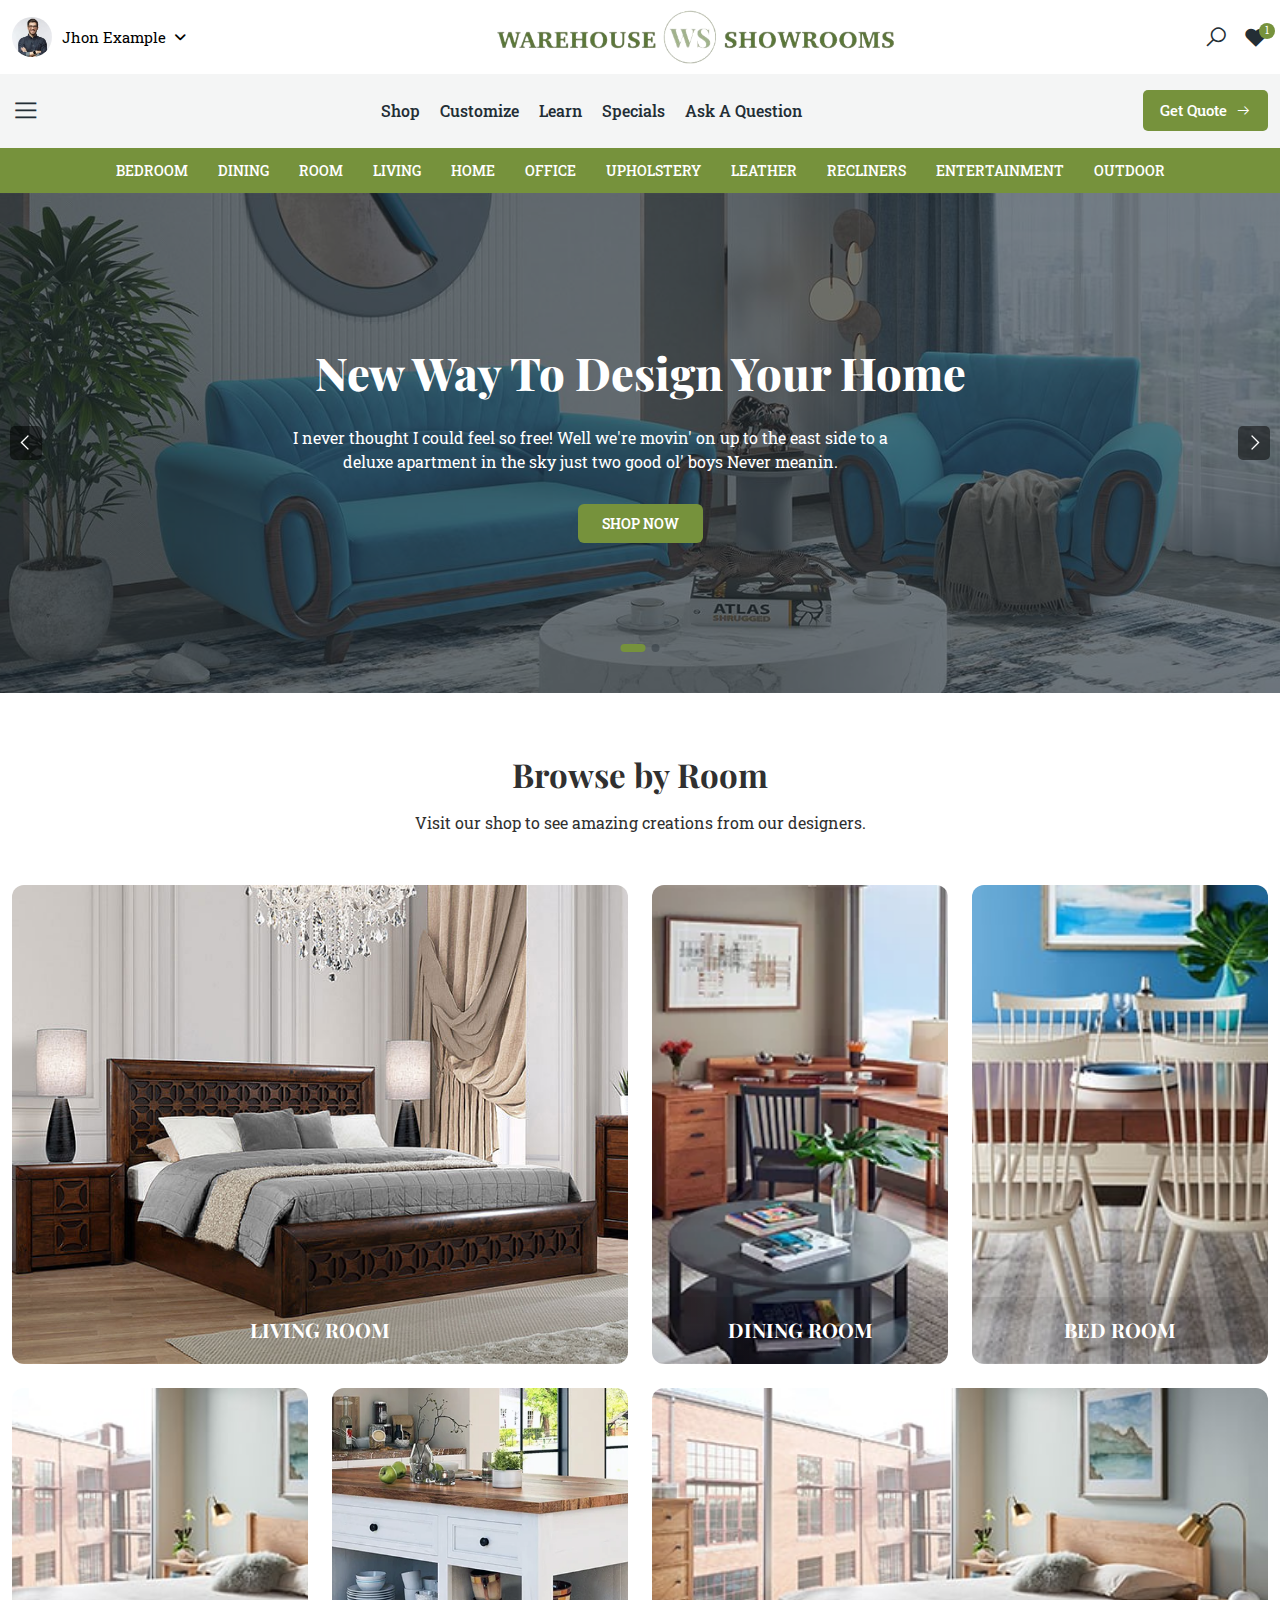
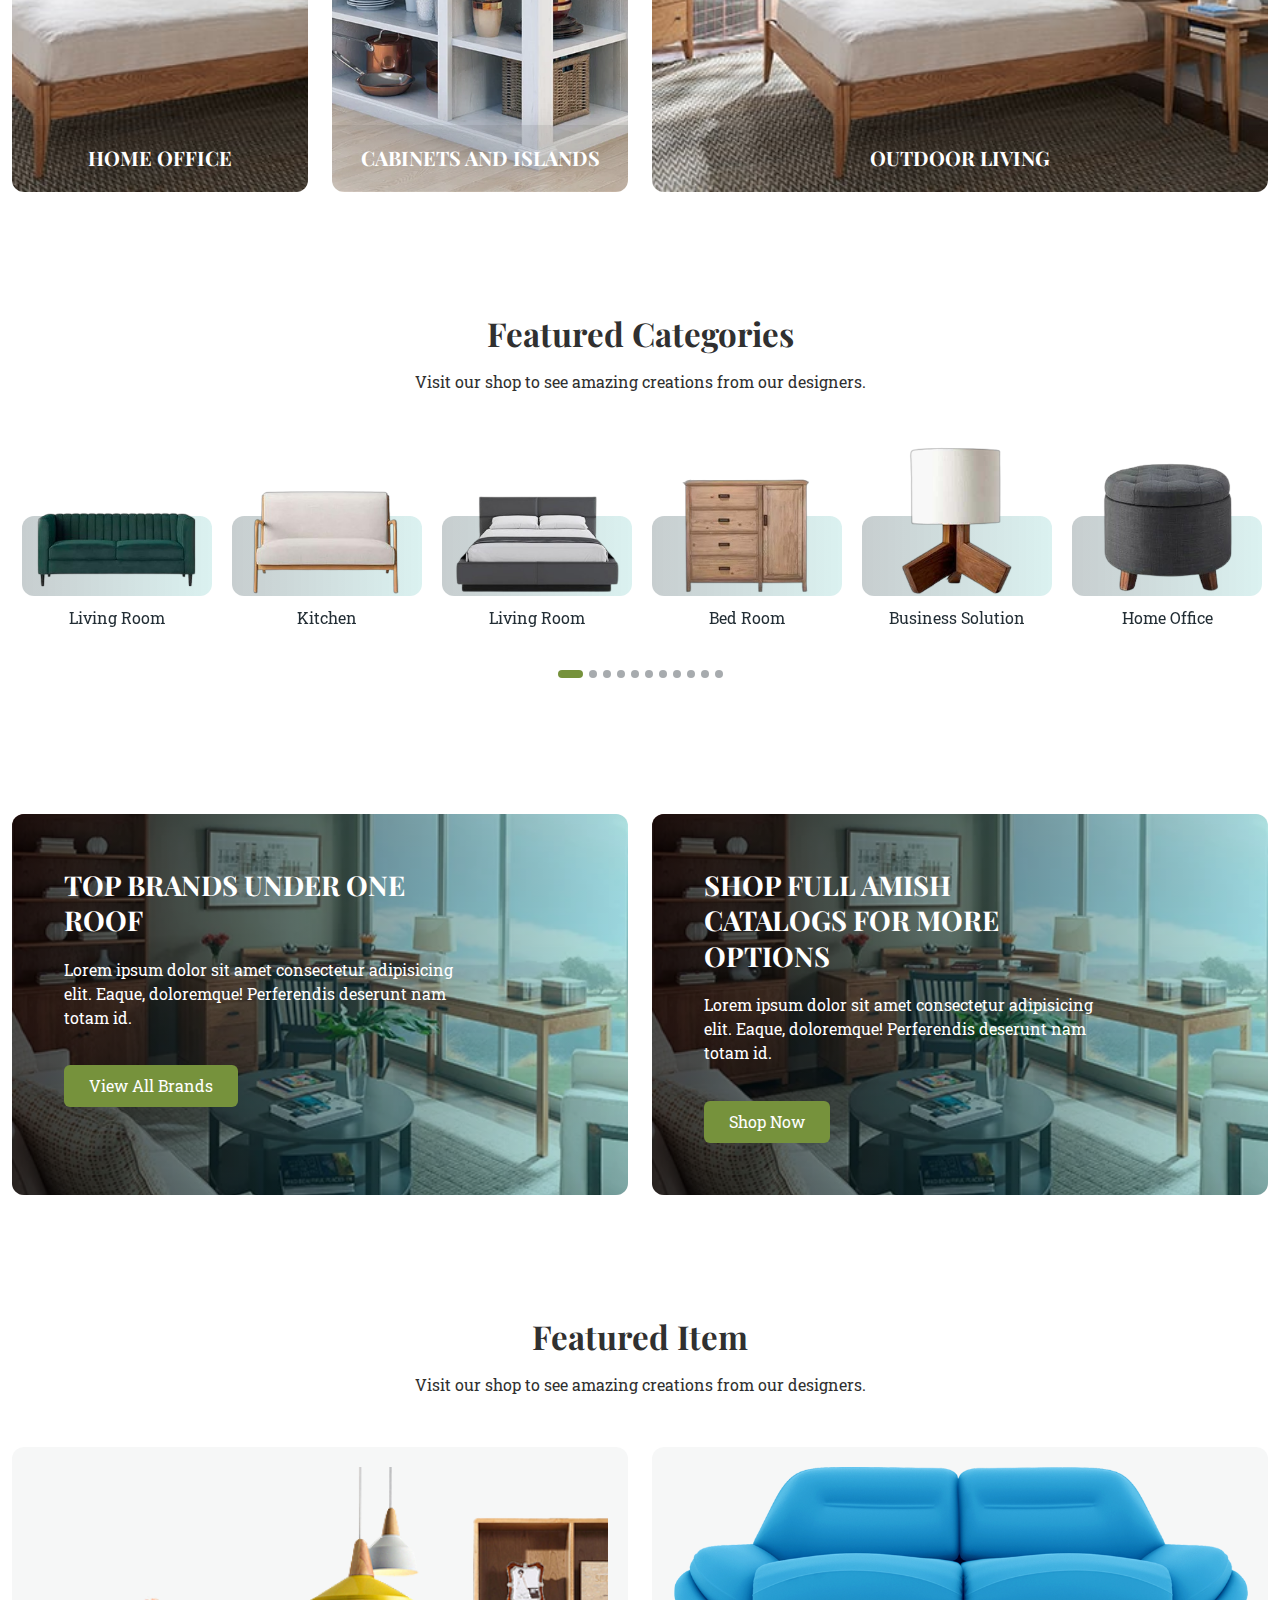
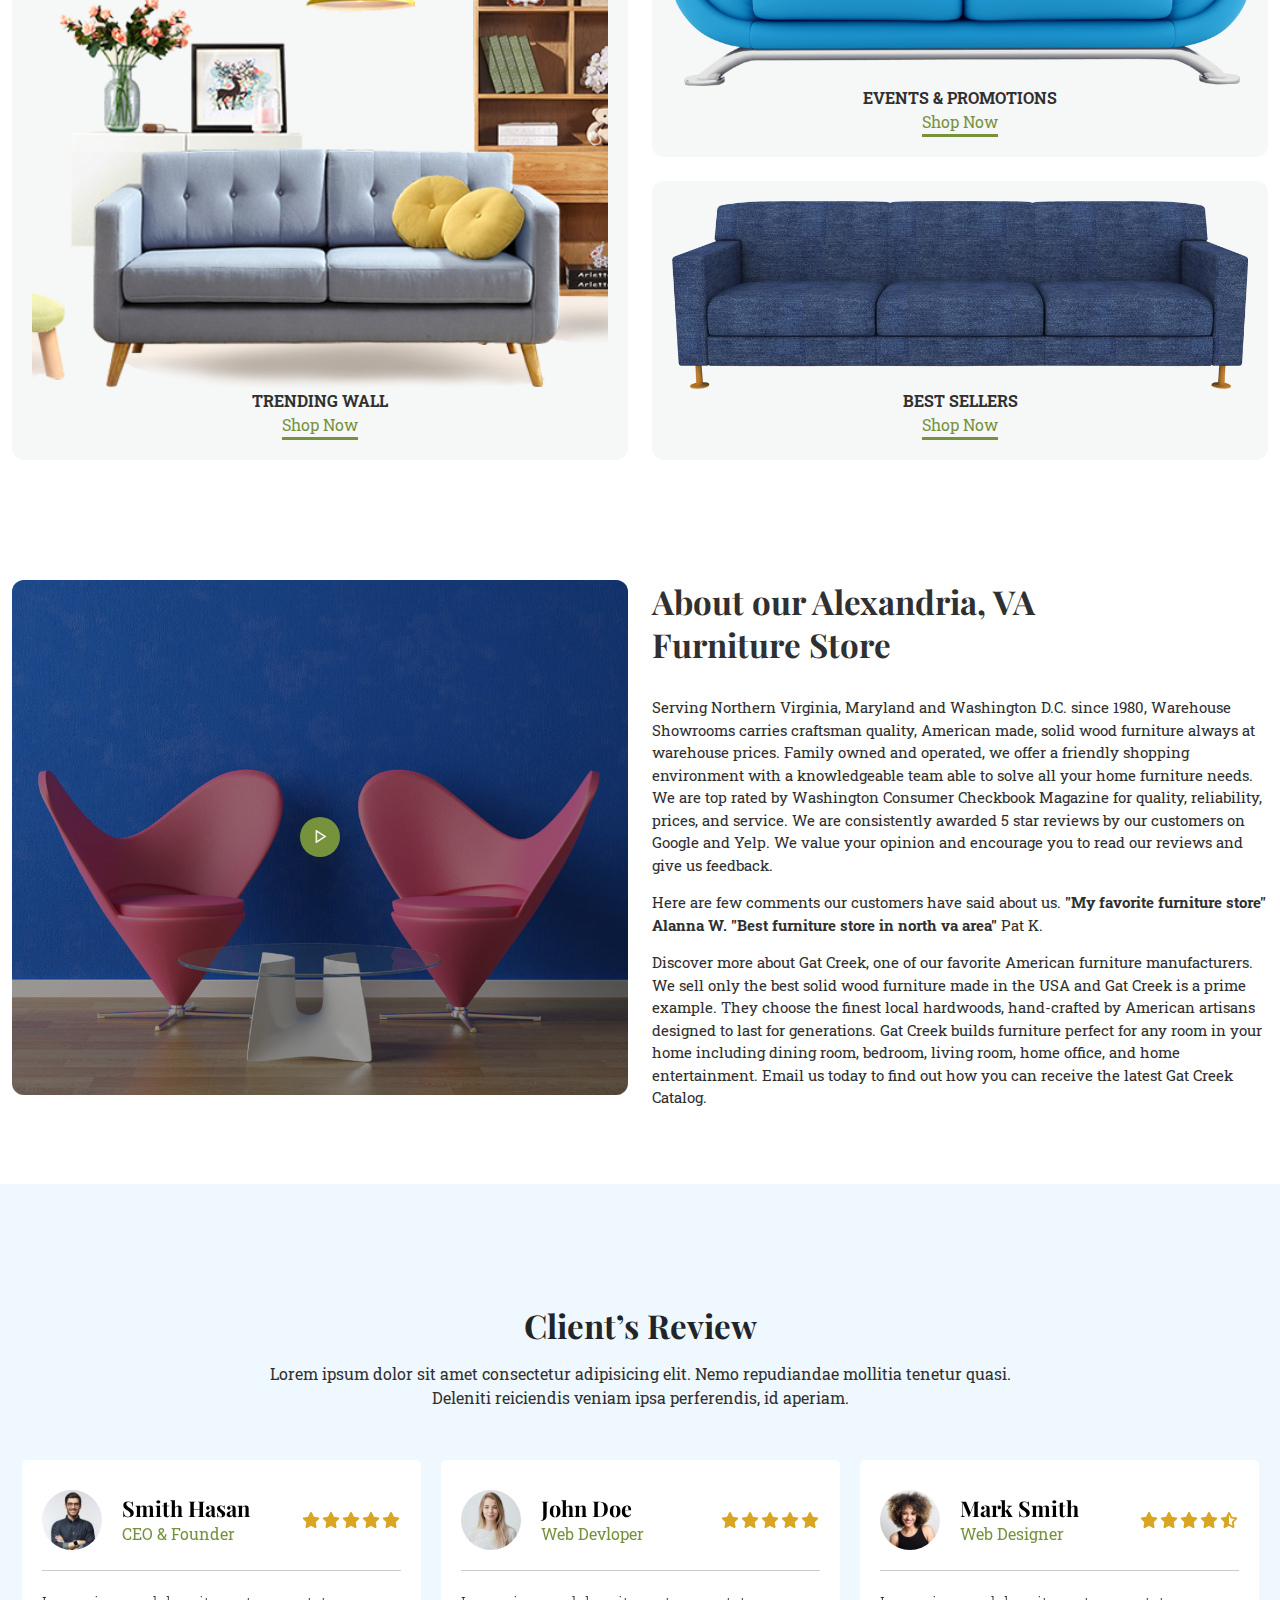
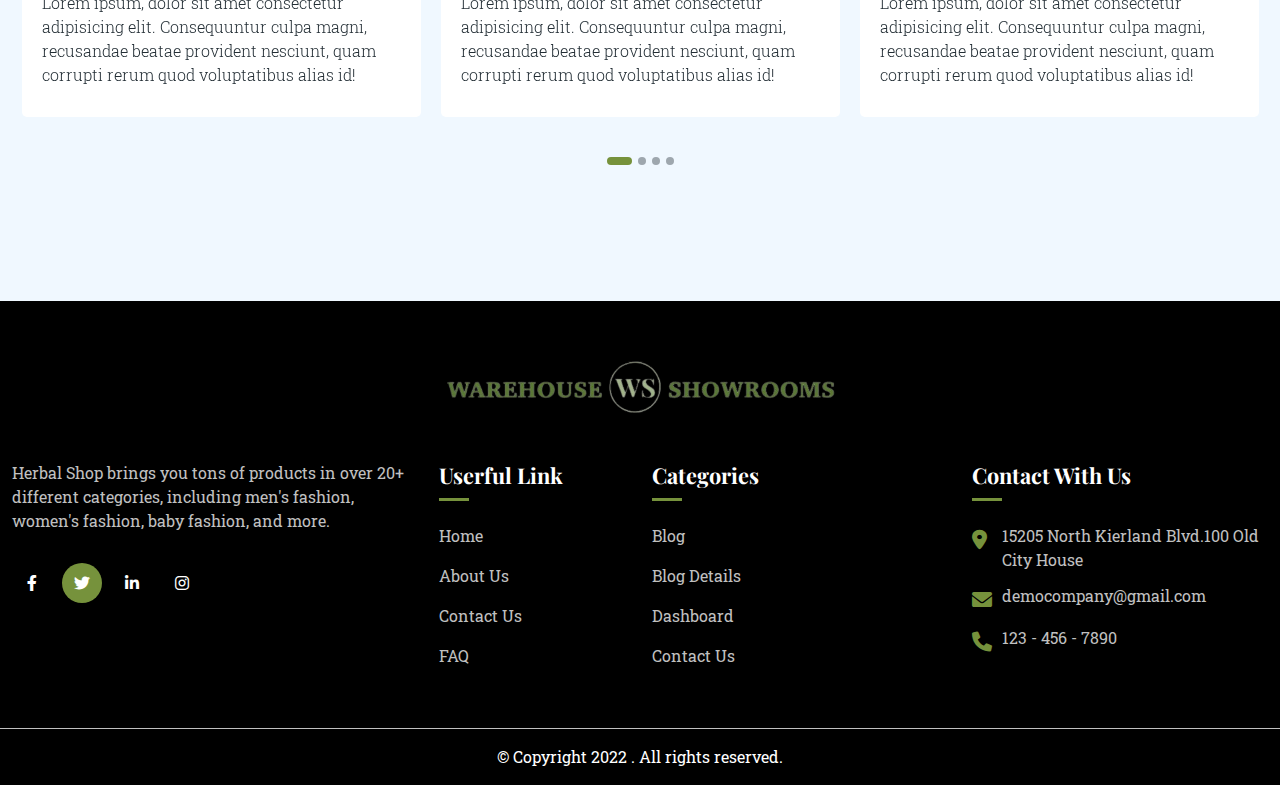
==== index.html @ 2e86b316 "first commit" ====
<!-- meta tags and other links -->
<!-- Header -->
<!DOCTYPE html>
<html lang="en">

<head>
    <meta charset="UTF-8">
    <meta http-equiv="X-UA-Compatible" content="IE=edge">
    <meta name="viewport" content="width=device-width, initial-scale=1.0">
    <!-- Title -->
    <title> Html Template</title>
    <!-- Favicon -->
    <link rel="shortcut icon" href="assets/images/logo/favicon.png">
    <!-- Bootstrap -->
    <link rel="stylesheet" href="assets/css/bootstrap.min.css">
    <!-- Font awesome -->
    <link rel="stylesheet" href="assets/css/fontawesome-all.min.css">
    <!-- Slick -->
    <link rel="stylesheet" href="assets/css/slick.css">
    <!-- line awesome -->
    <link rel="stylesheet" href="assets/css/line-awesome.min.css">
    <!-- Odometer -->
    <link rel="stylesheet" href="assets/css/magnificpopup.css">
    <!-- Main css -->
    <link rel="stylesheet" href="assets/css/main.css">
</head>

<body>
    <!-- Preloader -->
    <div class="preloader">
        <div class="loader-p"></div>
    </div>
    <!-- scroll top -->
    <a class="scroll-top"><i class="fas fa-angle-double-up"></i></a>

    <!-- header top -->
    <div class="header-top">
        <div class="container">
            <div class="top-header-wrapper d-flex flex-wrap justify-content-between align-items-center">
                <div class="user-info">
                    <button class="user-info__button flex-align">
                        <span class="user-info__thumb">
                            <img src="assets/images/testimonial/P01-150x150.jpg" class="fit-image" alt="">
                        </span>
                        <p class="user-info__name">Jhon Example</p>
                    </button>
                    <ul class="user-info-dropdown">
                        <li class="user-info-dropdown__item"><a class="user-info-dropdown__link" href="#">
                                <span class="icon"><i class="far fa-user-circle"></i></span>
                                <span class="text">My Profile</span>
                            </a></li>
                        <li class="user-info-dropdown__item"><a class="user-info-dropdown__link" href="#">
                                <span class="icon"><i class="fas fa-cog"></i></span>
                                <span class="text">Settings</span>
                            </a></li>
                        <li class="user-info-dropdown__item"><a class="user-info-dropdown__link" href="#">
                                <span class="icon"><i class="fas fa-sign-out-alt"></i></span>
                                <span class="text">Log Out</span>
                            </a></li>
                    </ul>
                </div>
                <a class="navbar-brand logo" href="index.html">
                    <img src="assets/images/logo/logo.png" alt="">
                </a>

                <div class="header-top__right">
                    <div class="header-search">
                        <span class="icon search-button"><i class="las la-search"></i></span>

                        <div class="header-search__wrapper">
                            <form action="" class="search_inner">
                                <input type="text" class="form--control" placeholder="Search here ...">
                                <button class="search_inner__button" type="submit"><i
                                        class="las la-search"></i></button>
                            </form>
                        </div>
                    </div>

                    <a href="" class="wishlist">
                        <span class="wishlist__count">1</span>
                        <span class="icon"><i class="las la-heart"></i></span>
                    </a>
                </div>
            </div>
        </div>
    </div>
    <!-- header nav -->
    <header class="header" id="header">
        <div class="container">
            <nav class="navbar navbar-expand-lg">
                <button class="navbar-toggler header-button" type="button" data-bs-toggle="collapse"
                    data-bs-target="#navbarSupportedContent">
                    <span id="hiddenNav"><i class="las la-bars"></i></span>
                </button>
                <div class="header-toggle">
                    <span class="icon"><i class="las la-bars"></i></span>
                </div>
                <div class="collapse navbar-collapse" id="navbarSupportedContent">
                    <ul class="navbar-nav nav-menu m-auto align-items-lg-center">
                        <li class="nav-item">
                            <a class="nav-link" aria-current="page" href="about.html">Shop</a>
                        </li>
                        <li class="nav-item">
                            <a class="nav-link" aria-current="page" href="index.html">Customize</a>
                        </li>
                        <li class="nav-item">
                            <a class="nav-link" href="#">Learn</a>
                        </li>
                        <li class="nav-item">
                            <a class="nav-link" href="#">
                                Specials</a>
                        </li>
                        <li class="nav-item">
                            <a class="nav-link" href="#">Ask A Question</a>
                        </li>
                    </ul>
                </div>

                <div class="header-contact-button">
                    <a href="#" class="btn btn--base btn--sm">Get Quote <span class="icon"><i
                                class="las la-arrow-right"></i></span></a>
                </div>
            </nav>
        </div>
    </header>

    <div class="header-category">
        <div class="container">
            <ul class="header-category__list">
                <li>
                    <a href="">BEDROOM</a>
                </li>
                <li>
                    <a href="">DINING</a>
                </li>
                <li>
                    <a href="">ROOM</a>
                </li>
                <li>
                    <a href="">LIVING</a>
                </li>
                <li>
                    <a href="">HOME</a>
                </li>
                <li>
                    <a href="">OFFICE</a>
                </li>
                <li>
                    <a href="">UPHOLSTERY</a>
                </li>
                <li>
                    <a href="">LEATHER</a>
                </li>
                <li>
                    <a href="">RECLINERS</a>
                </li>
                <li>
                    <a href="">ENTERTAINMENT</a>
                </li>
                <li>
                    <a href="">OUTDOOR</a>
                </li>
            </ul>
        </div>
    </div>

    <!-- banner section -->
    <div class="banner-section">
        <div class="banner-slider">
            <!-- slider item -->
            <div class="slider-item">
                <div class="container">
                    <div class="slider-content">
                        <h1 class="slider-item__title">New Way To Design Your Home</h1>
                        <p class="slider-item__desc">I never thought I could feel so free! Well we're movin' on up
                            to
                            the east side to a
                            deluxe apartment in the sky just two good ol' boys Never meanin.</p>

                        <a href="" class="slider-item__button">SHOP NOW</a>
                    </div>
                </div>
            </div>
            <!-- slider item -->
            <div class="slider-item slider-item-two">
                <div class="container">
                    <div class="slider-content">
                        <h1 class="slider-item__title">New Way To Design Your Home</h1>
                        <p class="slider-item__desc">I never thought I could feel so free! Well we're movin' on up
                            to
                            the east side to a
                            deluxe apartment in the sky just two good ol' boys Never meanin.</p>

                        <a href="" class="slider-item__button">SHOP NOW</a>
                    </div>
                </div>
            </div>
        </div>
    </div>

    <!-- browse home -->
    <div class="browse-room py-60">
        <div class="container">
            <div class="section-heading">
                <h3 class="section-heading__title">Browse by Room</h3>
                <p class="section-heading__desc">Visit our shop to see amazing creations from our designers.
                </p>
            </div>
            <div class="browse-home-wrapper">
                <div class="browse-home-item">
                    <div class="browse-home-item__thumbs">
                        <img src="assets/images/room/Casablanca-Bed_1.jpg" alt="">
                    </div>
                    <h4 class="browse-home-item__title">
                        <a href="">LIVING ROOM</a>
                    </h4>
                </div>
                <div class="browse-home-item">
                    <div class="browse-home-item__thumbs">
                        <img src="assets/images/room/homeban-office.webp" alt="">
                    </div>
                    <h4 class="browse-home-item__title">
                        <a href="">DINING ROOM</a>
                    </h4>
                </div>
                <div class="browse-home-item">
                    <div class="browse-home-item__thumbs">
                        <img src="assets/images/room/homeban-dining.jpg" alt="">
                    </div>
                    <h4 class="browse-home-item__title">
                        <a href="">BED ROOM</a>
                    </h4>
                </div>
                <div class="browse-home-item">
                    <div class="browse-home-item__thumbs">
                        <img src="assets/images/room/homeban-bed.jpg" alt="">
                    </div>
                    <h4 class="browse-home-item__title">
                        <a href="">HOME OFFICE</a>
                    </h4>
                </div>
                <div class="browse-home-item">
                    <div class="browse-home-item__thumbs">
                        <img src="assets/images/room/hp-tile-kitchen-islands.webp" alt="">
                    </div>
                    <h4 class="browse-home-item__title">
                        <a href="">CABINETS AND ISLANDS</a>
                    </h4>
                </div>
                <div class="browse-home-item">
                    <div class="browse-home-item__thumbs">
                        <img src="assets/images/room/homeban-bed.jpg" alt="">
                    </div>
                    <h4 class="browse-home-item__title">
                        <a href="">OUTDOOR LIVING</a>
                    </h4>
                </div>
            </div>
        </div>
    </div>

    <!-- feature category -->
    <div class="feature-category py-60">
        <div class="container">
            <div class="section-heading">
                <h3 class="section-heading__title">Featured Categories</h3>
                <p class="section-heading__desc">Visit our shop to see amazing creations from our designers.</p>
            </div>

            <div class="feature-category-wrapper">
                <a href="" class="feature-category-item">
                    <div class="feature-category-item__image">
                        <img src="assets/images/category/category1.png" alt="living room">
                    </div>
                    <h6 class="feature-category-item__title">Living Room</h6>
                </a>
                <a href="" class="feature-category-item">
                    <div class="feature-category-item__image">
                        <img src="assets/images/category/category2.png" alt="living room">
                    </div>
                    <h6 class="feature-category-item__title">Kitchen</h6>
                </a>
                <a href="" class="feature-category-item">
                    <div class="feature-category-item__image">
                        <img src="assets/images/category/category3.png" alt="living room">
                    </div>
                    <h6 class="feature-category-item__title">Living Room</h6>
                </a>
                <a href="" class="feature-category-item">
                    <div class="feature-category-item__image">
                        <img src="assets/images/category/category4.png" alt="living room">
                    </div>
                    <h6 class="feature-category-item__title">Bed Room</h6>
                </a>
                <a href="" class="feature-category-item">
                    <div class="feature-category-item__image">
                        <img src="assets/images/category/category9.png" alt="living room">
                    </div>
                    <h6 class="feature-category-item__title">Business Solution</h6>
                </a>
                <a href="" class="feature-category-item">
                    <div class="feature-category-item__image">
                        <img src="assets/images/category/category5.png" alt="living room">
                    </div>
                    <h6 class="feature-category-item__title">Home Office</h6>
                </a>
                <a href="" class="feature-category-item">
                    <div class="feature-category-item__image">
                        <img src="assets/images/category/category6.png" alt="living room">
                    </div>
                    <h6 class="feature-category-item__title">Lighting</h6>
                </a>
                <a href="" class="feature-category-item">
                    <div class="feature-category-item__image">
                        <img src="assets/images/category/category7.png" alt="living room">
                    </div>
                    <h6 class="feature-category-item__title">Home Decoration</h6>
                </a>
                <a href="" class="feature-category-item">
                    <div class="feature-category-item__image">
                        <img src="assets/images/category/category8.png" alt="living room">
                    </div>
                    <h6 class="feature-category-item__title">Dining Room</h6>
                </a>
                <a href="" class="feature-category-item">
                    <div class="feature-category-item__image">
                        <img src="assets/images/category/category9.png" alt="living room">
                    </div>
                    <h6 class="feature-category-item__title">Nursery And Kids</h6>
                </a>
                <a href="" class="feature-category-item">
                    <div class="feature-category-item__image">
                        <img src="assets/images/category/category10.png" alt="living room">
                    </div>
                    <h6 class="feature-category-item__title">Bathroom</h6>
                </a>
            </div>
        </div>
    </div>

    <!-- promotion section -->
    <div class="promotion py-60">
        <div class="container">
            <div class="row gy-4">
                <div class="col-lg-6">
                    <div class="promotion-item h-100">
                        <div class="promotion-item__content">
                            <h4 class="promotion-item__title">TOP BRANDS UNDER ONE ROOF</h4>
                            <p class="promotion-item__desc">Lorem ipsum dolor sit amet consectetur adipisicing elit.
                                Eaque, doloremque! Perferendis deserunt nam totam id.</p>
                            <a href="" class="promotion-item__link">View All Brands</a>
                        </div>
                    </div>
                </div>
                <div class="col-lg-6">
                    <div class="promotion-item h-100">
                        <div class="promotion-item__content">
                            <h4 class="promotion-item__title">SHOP FULL AMISH CATALOGS FOR MORE OPTIONS</h4>
                            <p class="promotion-item__desc">Lorem ipsum dolor sit amet consectetur adipisicing elit.
                                Eaque, doloremque! Perferendis deserunt nam totam id.</p>
                            <a href="" class="promotion-item__link">Shop Now</a>
                        </div>
                    </div>
                </div>
            </div>
        </div>
    </div>

    <!-- feature -->
    <div class="feature py-60">
        <div class="container">
            <div class="section-heading">
                <h3 class="section-heading__title">Featured Item</h3>
                <p class="section-heading__desc">Visit our shop to see amazing creations from our designers.</p>
            </div>

            <div class="feature-wrapper">
                <div class="feature-item">
                    <div class="feature-item__wrapper">
                        <div class="feature-item__thumb">
                            <img src="assets/images/banner/image-07.png" alt="">
                        </div>

                        <div class="feature-item__content">
                            <div class="feature-item__title">TRENDING WALL</div>
                            <a href="" class="feature-item__link">Shop Now</a>
                        </div>
                    </div>
                </div>

                <div class="feature-item">
                    <div class="feature-item__wrapper">
                        <div class="feature-item__thumb">
                            <img src="assets/images/banner/slider-1.png" alt="">
                        </div>

                        <div class="feature-item__content">
                            <div class="feature-item__title">EVENTS & PROMOTIONS</div>
                            <a href="" class="feature-item__link">Shop Now</a>
                        </div>
                    </div>
                </div>

                <div class="feature-item">
                    <div class="feature-item__wrapper">
                        <div class="feature-item__thumb">
                            <img src="assets/images/banner/slider-3.png" alt="">
                        </div>

                        <div class="feature-item__content">
                            <div class="feature-item__title">BEST SELLERS</div>
                            <a href="" class="feature-item__link">Shop Now</a>
                        </div>
                    </div>
                </div>
            </div>
        </div>
    </div>

    <!-- about section -->
    <div class="about py-60">
        <div class="container">
            <div class="row">
                <div class="col-lg-6">
                    <div class="about-thumb">
                        <div class="about-thumb__image">
                            <img src="assets/images/banner/saleup-bg.jpg" alt="">
                        </div>
                        <div class="about-thumb__play">
                            <a class="video_popup" href="https://www.youtube.com/watch?v=urSUb06HENo"><i
                                    class="las la-play"></i></a>
                        </div>
                    </div>
                </div>
                <div class="col-lg-6">
                    <div class="section-heading style-left">
                        <h3 class="section-heading__title">About our Alexandria, VA Furniture Store</h3>
                    </div>

                    <div class="about-content">
                        <p>Serving Northern Virginia, Maryland and Washington D.C. since 1980, Warehouse Showrooms
                            carries craftsman quality, American made, solid wood furniture always at warehouse prices.
                            Family owned and operated, we offer a friendly shopping environment with a knowledgeable
                            team able to solve all your home furniture needs. We are top rated by Washington Consumer
                            Checkbook Magazine for quality, reliability, prices, and service. We are consistently
                            awarded 5 star reviews by our customers on Google and Yelp. We value your opinion and
                            encourage you to read our reviews and give us feedback.</p>

                        <p>Here are few comments our customers have said about us.

                            <strong>"My favorite furniture store" Alanna W.</strong>

                            <strong>"Best furniture store in north va area"</strong> Pat K.</p>

                        <p>Discover more about Gat Creek, one of our favorite American furniture manufacturers. We
                            sell only the best solid wood furniture made in the USA and Gat Creek is a prime
                            example. They choose the finest local hardwoods, hand-crafted by American artisans
                            designed to last for generations. Gat Creek builds furniture perfect for any room in
                            your home including dining room, bedroom, living room, home office, and home
                            entertainment.


                            Email us today to find out how you can receive the latest Gat Creek Catalog.</p>
                    </div>
                </div>
            </div>
        </div>
    </div>

    <!--========================== Testimonials Section Start ==========================-->
    <section class="testimonials py-120 section-bg">
        <div class="container">
            <div class="section-heading">
                <h3 class="section-heading__title text-dark"> Client’s Review </h3>
                <p class="section-heading__desc">Lorem ipsum dolor sit amet consectetur adipisicing elit. Nemo
                    repudiandae mollitia tenetur quasi. Deleniti reiciendis veniam ipsa perferendis, id aperiam.</p>
            </div>
            <div class="testimonial-slider">
                <div class="testimonails-card">
                    <div class="testimonial-item">
                        <div class="testimonial-item__content">
                            <div class="testimonial-item__info">
                                <div class="testimonial-item__thumb">
                                    <img src="assets/images/testimonial/P01-150x150.jpg" class="fit-image" alt="">
                                </div>
                                <div class="testimonial-item__details">
                                    <h5 class="testimonial-item__name">Smith Hasan</h5>
                                    <span class="testimonial-item__designation"> CEO & Founder</span>
                                </div>
                            </div>
                            <div class="testimonial-item__rating">
                                <ul class="rating-list">
                                    <li class="rating-list__item"><i class="fas fa-star"></i></li>
                                    <li class="rating-list__item"><i class="fas fa-star"></i></li>
                                    <li class="rating-list__item"><i class="fas fa-star"></i></li>
                                    <li class="rating-list__item"><i class="fas fa-star"></i></li>
                                    <li class="rating-list__item"><i class="fas fa-star"></i></li>
                                </ul>
                            </div>
                        </div>
                        <p class="testimonial-item__desc">Lorem ipsum, dolor sit amet consectetur adipisicing elit.
                            Consequuntur culpa magni, recusandae beatae provident nesciunt, quam corrupti rerum quod
                            voluptatibus alias id!</p>
                    </div>
                </div>
                <div class="testimonails-card">
                    <div class="testimonial-item">
                        <div class="testimonial-item__content">
                            <div class="testimonial-item__info">
                                <div class="testimonial-item__thumb">
                                    <img src="assets/images/testimonial/P02-150x150.jpg" class="fit-image" alt="">
                                </div>
                                <div class="testimonial-item__details">
                                    <h5 class="testimonial-item__name"> John Doe</h5>
                                    <span class="testimonial-item__designation"> Web Devloper </span>
                                </div>
                            </div>
                            <div class="testimonial-item__rating">
                                <ul class="rating-list">
                                    <li class="rating-list__item"><i class="fas fa-star"></i></li>
                                    <li class="rating-list__item"><i class="fas fa-star"></i></li>
                                    <li class="rating-list__item"><i class="fas fa-star"></i></li>
                                    <li class="rating-list__item"><i class="fas fa-star"></i></li>
                                    <li class="rating-list__item"><i class="fas fa-star"></i></li>
                                </ul>
                            </div>
                        </div>
                        <p class="testimonial-item__desc">Lorem ipsum, dolor sit amet consectetur adipisicing elit.
                            Consequuntur culpa magni, recusandae beatae provident nesciunt, quam corrupti rerum quod
                            voluptatibus alias id!</p>
                    </div>
                </div>
                <div class="testimonails-card">
                    <div class="testimonial-item">
                        <div class="testimonial-item__content">
                            <div class="testimonial-item__info">
                                <div class="testimonial-item__thumb">
                                    <img src="assets/images/testimonial/P04-150x150.jpg" class="fit-image" alt="">
                                </div>
                                <div class="testimonial-item__details">
                                    <h5 class="testimonial-item__name"> Mark Smith</h5>
                                    <span class="testimonial-item__designation"> Web Designer</span>
                                </div>
                            </div>
                            <div class="testimonial-1__testimonials">
                                <ul class="rating-list">
                                    <li class="rating-list__item"><i class="fas fa-star"></i></li>
                                    <li class="rating-list__item"><i class="fas fa-star"></i></li>
                                    <li class="rating-list__item"><i class="fas fa-star"></i></li>
                                    <li class="rating-list__item"><i class="fas fa-star"></i></li>
                                    <li class="rating-list__item"><i class="fas fa-star-half-alt"></i></li>
                                </ul>
                            </div>
                        </div>
                        <p class="testimonial-item__desc">Lorem ipsum, dolor sit amet consectetur adipisicing elit.
                            Consequuntur culpa magni, recusandae beatae provident nesciunt, quam corrupti rerum quod
                            voluptatibus alias id!</p>
                    </div>
                </div>
                <div class="testimonails-card">
                    <div class="testimonial-item">
                        <div class="testimonial-item__content">
                            <div class="testimonial-item__info">
                                <div class="testimonial-item__thumb">
                                    <img src="assets/images/testimonial/P07-150x150.jpg" class="fit-image" alt="">
                                </div>
                                <div class="testimonial-item__details">
                                    <h5 class="testimonial-item__name"> Smith Long</h5>
                                    <span class="testimonial-item__designation"> Founder</span>
                                </div>
                            </div>
                            <div class="testimonial-item__rating">
                                <ul class="rating-list">
                                    <li class="rating-list__item"><i class="fas fa-star"></i></li>
                                    <li class="rating-list__item"><i class="fas fa-star"></i></li>
                                    <li class="rating-list__item"><i class="fas fa-star"></i></li>
                                    <li class="rating-list__item"><i class="fas fa-star-half-alt"></i></li>
                                    <li class="rating-list__item"><i class="far fa-star"></i></li>
                                </ul>
                            </div>
                        </div>
                        <p class="testimonial-item__desc">Lorem ipsum, dolor sit amet consectetur adipisicing elit.
                            Consequuntur culpa magni, recusandae beatae provident nesciunt, quam corrupti rerum quod
                            voluptatibus alias id!</p>
                    </div>
                </div>
            </div>
        </div>
    </section>
    <!--========================== Testimonials Section End ==========================-->

    <!-- footer section -->
    <footer class="footer-area">
        <div class="py-60">
            <div class="container">
                <div class="row justify-content-center gy-5">
                    <div class="col-12">
                        <div class="footer-item__logo">
                            <a href="index.html"> <img src="assets/images/logo/logo.png" alt=""></a>
                        </div>
                    </div>
                    <div class="col-xl-4 col-sm-6 col-xsm-6">
                        <div class="footer-item">
                            <p class="footer-item__desc"> Herbal Shop brings you tons of products in over 20+ different
                                categories, including men's fashion, women's fashion, baby fashion, and more. </p>
                            <ul class="social-list">
                                <li class="social-list__item"><a href="https://www.facebook.com"
                                        class="social-list__link flex-center"><i class="fab fa-facebook-f"></i></a>
                                </li>
                                <li class="social-list__item"><a href="https://www.twitter.com"
                                        class="social-list__link flex-center active"> <i class="fab fa-twitter"></i></a>
                                </li>
                                <li class="social-list__item"><a href="https://www.linkedin.com"
                                        class="social-list__link flex-center"> <i class="fab fa-linkedin-in"></i></a>
                                </li>
                                <li class="social-list__item"><a href="https://www.pinterest.com"
                                        class="social-list__link flex-center"> <i class="fab fa-instagram"></i></a></li>
                            </ul>
                        </div>
                    </div>
                    <div class="col-xl-2 col-sm-6 col-xsm-6">
                        <div class="footer-item">
                            <h5 class="footer-item__title">Userful Link</h5>
                            <ul class="footer-menu">
                                <li class="footer-menu__item"><a href="#" class="footer-menu__link">Home</a></li>
                                <li class="footer-menu__item"><a href="#" class="footer-menu__link">About Us </a></li>
                                <li class="footer-menu__item"><a href="#" class="footer-menu__link">Contact Us </a></li>
                                <li class="footer-menu__item"><a href="#" class="footer-menu__link">FAQ</a></li>
                            </ul>
                        </div>
                    </div>
                    <div class="col-xl-3 col-sm-6 col-xsm-6">
                        <div class="footer-item">
                            <h5 class="footer-item__title">Categories</h5>
                            <ul class="footer-menu">
                                <li class="footer-menu__item"><a href="#" class="footer-menu__link">Blog </a></li>
                                <li class="footer-menu__item"><a href="#" class="footer-menu__link">Blog Details </a>
                                </li>
                                <li class="footer-menu__item"><a href="#" class="footer-menu__link">Dashboard </a></li>
                                <li class="footer-menu__item"><a href="#" class="footer-menu__link"> Contact Us</a></li>
                            </ul>
                        </div>
                    </div>
                    <div class="col-xl-3 col-sm-6 col-xsm-6">
                        <div class="footer-item">
                            <h5 class="footer-item__title">Contact With Us</h5>
                            <ul class="footer-contact-menu">
                                <li class="footer-contact-menu__item">
                                    <div class="footer-contact-menu__item-icon">
                                        <i class="fas fa-map-marker-alt"></i>
                                    </div>
                                    <div class="footer-contact-menu__item-content">
                                        <p>15205 North Kierland Blvd.100
                                            Old City House</p>
                                    </div>
                                </li>
                                <li class="footer-contact-menu__item">
                                    <div class="footer-contact-menu__item-icon">
                                        <i class="fas fa-envelope"></i>
                                    </div>
                                    <div class="footer-contact-menu__item-content">
                                        <p>democompany@gmail.com</p>
                                    </div>
                                </li>
                                <li class="footer-contact-menu__item">
                                    <div class="footer-contact-menu__item-icon">
                                        <i class="fas fa-phone"></i>
                                    </div>
                                    <div class="footer-contact-menu__item-content">
                                        <p>123 - 456 - 7890 </p>
                                    </div>
                                </li>
                            </ul>
                        </div>
                    </div>
                </div>
            </div>
        </div>
        <!-- Footer Top End-->

        <!-- bottom Footer -->
        <div class="bottom-footer py-3">
            <div class="container">
                <div class="text-center">
                    <p class="bottom-footer__text text-white"> &copy; Copyright 2022 . All rights reserved.</p>
                </div>
            </div>
        </div>
    </footer>

    <!-- Jquery js -->
    <script src="assets/js/jquery-3.6.3.min.js"></script>
    <!-- Bootstrap Bundle Js -->
    <script src="assets/js/boostrap.bundle.min.js"></script>
    <!-- Slick js -->
    <script src="assets/js/slick.min.js"></script>
    <!-- Odometer js -->
    <script src="assets/js/magnific.min.js"></script>
    <!-- Viewport js -->
    <script src="assets/js/viewport.jquery.js"></script>
    <!-- main js -->
    <script src="assets/js/main.js"></script>
</body>

</html>
---- assets/css/line-awesome.min.css ----
.la,.lab,.lad,.lal,.lar,.las{-moz-osx-font-smoothing:grayscale;-webkit-font-smoothing:antialiased;display:inline-block;font-style:normal;font-variant:normal;text-rendering:auto;line-height:1}.la-lg{font-size:1.33333em;line-height:.75em;vertical-align:-.0667em}.la-xs{font-size:.75em}.la-sm{font-size:.875em}.la-1x{font-size:1em}.la-2x{font-size:2em}.la-3x{font-size:3em}.la-4x{font-size:4em}.la-5x{font-size:5em}.la-6x{font-size:6em}.la-7x{font-size:7em}.la-8x{font-size:8em}.la-9x{font-size:9em}.la-10x{font-size:10em}.la-fw{text-align:center;width:1.25em}.la-ul{list-style-type:none;margin-left:2.5em;padding-left:0}.la-ul>li{position:relative}.la-li{left:-2em;position:absolute;text-align:center;width:2em;line-height:inherit}.la-border{border:solid .08em #eee;border-radius:.1em;padding:.2em .25em .15em}.la-pull-left{float:left}.la-pull-right{float:right}.la.la-pull-left,.lab.la-pull-left,.lal.la-pull-left,.lar.la-pull-left,.las.la-pull-left{margin-right:.3em}.la.la-pull-right,.lab.la-pull-right,.lal.la-pull-right,.lar.la-pull-right,.las.la-pull-right{margin-left:.3em}.la-spin{-webkit-animation:la-spin 2s infinite linear;animation:la-spin 2s infinite linear}.la-pulse{-webkit-animation:la-spin 1s infinite steps(8);animation:la-spin 1s infinite steps(8)}@-webkit-keyframes la-spin{0%{-webkit-transform:rotate(0);transform:rotate(0)}100%{-webkit-transform:rotate(360deg);transform:rotate(360deg)}}@keyframes la-spin{0%{-webkit-transform:rotate(0);transform:rotate(0)}100%{-webkit-transform:rotate(360deg);transform:rotate(360deg)}}.la-rotate-90{-webkit-transform:rotate(90deg);transform:rotate(90deg)}.la-rotate-180{-webkit-transform:rotate(180deg);transform:rotate(180deg)}.la-rotate-270{-webkit-transform:rotate(270deg);transform:rotate(270deg)}.la-flip-horizontal{-webkit-transform:scale(-1,1);transform:scale(-1,1)}.la-flip-vertical{-webkit-transform:scale(1,-1);transform:scale(1,-1)}.la-flip-both,.la-flip-horizontal.la-flip-vertical{-webkit-transform:scale(-1,-1);transform:scale(-1,-1)}:root .la-flip-both,:root .la-flip-horizontal,:root .la-flip-vertical,:root .la-rotate-180,:root .la-rotate-270,:root .la-rotate-90{-webkit-filter:none;filter:none}.la-stack{display:inline-block;height:2em;line-height:2em;position:relative;vertical-align:middle;width:2.5em}.la-stack-1x,.la-stack-2x{left:0;position:absolute;text-align:center;width:100%}.la-stack-1x{line-height:inherit}.la-stack-2x{font-size:2em}.la-inverse{color:#fff}.la-500px:before{content:"\f26e"}.la-accessible-icon:before{content:"\f368"}.la-accusoft:before{content:"\f369"}.la-acquisitions-incorporated:before{content:"\f6af"}.la-ad:before{content:"\f641"}.la-address-book:before{content:"\f2b9"}.la-address-card:before{content:"\f2bb"}.la-adjust:before{content:"\f042"}.la-adn:before{content:"\f170"}.la-adobe:before{content:"\f778"}.la-adversal:before{content:"\f36a"}.la-affiliatetheme:before{content:"\f36b"}.la-air-freshener:before{content:"\f5d0"}.la-airbnb:before{content:"\f834"}.la-algolia:before{content:"\f36c"}.la-align-center:before{content:"\f037"}.la-align-justify:before{content:"\f039"}.la-align-left:before{content:"\f036"}.la-align-right:before{content:"\f038"}.la-alipay:before{content:"\f642"}.la-allergies:before{content:"\f461"}.la-amazon:before{content:"\f270"}.la-amazon-pay:before{content:"\f42c"}.la-ambulance:before{content:"\f0f9"}.la-american-sign-language-interpreting:before{content:"\f2a3"}.la-amilia:before{content:"\f36d"}.la-anchor:before{content:"\f13d"}.la-android:before{content:"\f17b"}.la-angellist:before{content:"\f209"}.la-angle-double-down:before{content:"\f103"}.la-angle-double-left:before{content:"\f100"}.la-angle-double-right:before{content:"\f101"}.la-angle-double-up:before{content:"\f102"}.la-angle-down:before{content:"\f107"}.la-angle-left:before{content:"\f104"}.la-angle-right:before{content:"\f105"}.la-angle-up:before{content:"\f106"}.la-angry:before{content:"\f556"}.la-angrycreative:before{content:"\f36e"}.la-angular:before{content:"\f420"}.la-ankh:before{content:"\f644"}.la-app-store:before{content:"\f36f"}.la-app-store-ios:before{content:"\f370"}.la-apper:before{content:"\f371"}.la-apple:before{content:"\f179"}.la-apple-alt:before{content:"\f5d1"}.la-apple-pay:before{content:"\f415"}.la-archive:before{content:"\f187"}.la-archway:before{content:"\f557"}.la-arrow-alt-circle-down:before{content:"\f358"}.la-arrow-alt-circle-left:before{content:"\f359"}.la-arrow-alt-circle-right:before{content:"\f35a"}.la-arrow-alt-circle-up:before{content:"\f35b"}.la-arrow-circle-down:before{content:"\f0ab"}.la-arrow-circle-left:before{content:"\f0a8"}.la-arrow-circle-right:before{content:"\f0a9"}.la-arrow-circle-up:before{content:"\f0aa"}.la-arrow-down:before{content:"\f063"}.la-arrow-left:before{content:"\f060"}.la-arrow-right:before{content:"\f061"}.la-arrow-up:before{content:"\f062"}.la-arrows-alt:before{content:"\f0b2"}.la-arrows-alt-h:before{content:"\f337"}.la-arrows-alt-v:before{content:"\f338"}.la-artstation:before{content:"\f77a"}.la-assistive-listening-systems:before{content:"\f2a2"}.la-asterisk:before{content:"\f069"}.la-asymmetrik:before{content:"\f372"}.la-at:before{content:"\f1fa"}.la-atlas:before{content:"\f558"}.la-atlassian:before{content:"\f77b"}.la-atom:before{content:"\f5d2"}.la-audible:before{content:"\f373"}.la-audio-description:before{content:"\f29e"}.la-autoprefixer:before{content:"\f41c"}.la-avianex:before{content:"\f374"}.la-aviato:before{content:"\f421"}.la-award:before{content:"\f559"}.la-aws:before{content:"\f375"}.la-baby:before{content:"\f77c"}.la-baby-carriage:before{content:"\f77d"}.la-backspace:before{content:"\f55a"}.la-backward:before{content:"\f04a"}.la-bacon:before{content:"\f7e5"}.la-balance-scale:before{content:"\f24e"}.la-balance-scale-left:before{content:"\f515"}.la-balance-scale-right:before{content:"\f516"}.la-ban:before{content:"\f05e"}.la-band-aid:before{content:"\f462"}.la-bandcamp:before{content:"\f2d5"}.la-barcode:before{content:"\f02a"}.la-bars:before{content:"\f0c9"}.la-baseball-ball:before{content:"\f433"}.la-basketball-ball:before{content:"\f434"}.la-bath:before{content:"\f2cd"}.la-battery-empty:before{content:"\f244"}.la-battery-full:before{content:"\f240"}.la-battery-half:before{content:"\f242"}.la-battery-quarter:before{content:"\f243"}.la-battery-three-quarters:before{content:"\f241"}.la-battle-net:before{content:"\f835"}.la-bed:before{content:"\f236"}.la-beer:before{content:"\f0fc"}.la-behance:before{content:"\f1b4"}.la-behance-square:before{content:"\f1b5"}.la-bell:before{content:"\f0f3"}.la-bell-slash:before{content:"\f1f6"}.la-bezier-curve:before{content:"\f55b"}.la-bible:before{content:"\f647"}.la-bicycle:before{content:"\f206"}.la-biking:before{content:"\f84a"}.la-bimobject:before{content:"\f378"}.la-binoculars:before{content:"\f1e5"}.la-biohazard:before{content:"\f780"}.la-birthday-cake:before{content:"\f1fd"}.la-bitbucket:before{content:"\f171"}.la-bitcoin:before{content:"\f379"}.la-bity:before{content:"\f37a"}.la-black-tie:before{content:"\f27e"}.la-blackberry:before{content:"\f37b"}.la-blender:before{content:"\f517"}.la-blender-phone:before{content:"\f6b6"}.la-blind:before{content:"\f29d"}.la-blog:before{content:"\f781"}.la-blogger:before{content:"\f37c"}.la-blogger-b:before{content:"\f37d"}.la-bluetooth:before{content:"\f293"}.la-bluetooth-b:before{content:"\f294"}.la-bold:before{content:"\f032"}.la-bolt:before{content:"\f0e7"}.la-bomb:before{content:"\f1e2"}.la-bone:before{content:"\f5d7"}.la-bong:before{content:"\f55c"}.la-book:before{content:"\f02d"}.la-book-dead:before{content:"\f6b7"}.la-book-medical:before{content:"\f7e6"}.la-book-open:before{content:"\f518"}.la-book-reader:before{content:"\f5da"}.la-bookmark:before{content:"\f02e"}.la-bootstrap:before{content:"\f836"}.la-border-all:before{content:"\f84c"}.la-border-none:before{content:"\f850"}.la-border-style:before{content:"\f853"}.la-bowling-ball:before{content:"\f436"}.la-box:before{content:"\f466"}.la-box-open:before{content:"\f49e"}.la-boxes:before{content:"\f468"}.la-braille:before{content:"\f2a1"}.la-brain:before{content:"\f5dc"}.la-bread-slice:before{content:"\f7ec"}.la-briefcase:before{content:"\f0b1"}.la-briefcase-medical:before{content:"\f469"}.la-broadcast-tower:before{content:"\f519"}.la-broom:before{content:"\f51a"}.la-brush:before{content:"\f55d"}.la-btc:before{content:"\f15a"}.la-buffer:before{content:"\f837"}.la-bug:before{content:"\f188"}.la-building:before{content:"\f1ad"}.la-bullhorn:before{content:"\f0a1"}.la-bullseye:before{content:"\f140"}.la-burn:before{content:"\f46a"}.la-buromobelexperte:before{content:"\f37f"}.la-bus:before{content:"\f207"}.la-bus-alt:before{content:"\f55e"}.la-business-time:before{content:"\f64a"}.la-buy-n-large:before{content:"\f8a6"}.la-buysellads:before{content:"\f20d"}.la-calculator:before{content:"\f1ec"}.la-calendar:before{content:"\f133"}.la-calendar-alt:before{content:"\f073"}.la-calendar-check:before{content:"\f274"}.la-calendar-day:before{content:"\f783"}.la-calendar-minus:before{content:"\f272"}.la-calendar-plus:before{content:"\f271"}.la-calendar-times:before{content:"\f273"}.la-calendar-week:before{content:"\f784"}.la-camera:before{content:"\f030"}.la-camera-retro:before{content:"\f083"}.la-campground:before{content:"\f6bb"}.la-canadian-maple-leaf:before{content:"\f785"}.la-candy-cane:before{content:"\f786"}.la-cannabis:before{content:"\f55f"}.la-capsules:before{content:"\f46b"}.la-car:before{content:"\f1b9"}.la-car-alt:before{content:"\f5de"}.la-car-battery:before{content:"\f5df"}.la-car-crash:before{content:"\f5e1"}.la-car-side:before{content:"\f5e4"}.la-caret-down:before{content:"\f0d7"}.la-caret-left:before{content:"\f0d9"}.la-caret-right:before{content:"\f0da"}.la-caret-square-down:before{content:"\f150"}.la-caret-square-left:before{content:"\f191"}.la-caret-square-right:before{content:"\f152"}.la-caret-square-up:before{content:"\f151"}.la-caret-up:before{content:"\f0d8"}.la-carrot:before{content:"\f787"}.la-cart-arrow-down:before{content:"\f218"}.la-cart-plus:before{content:"\f217"}.la-cash-register:before{content:"\f788"}.la-cat:before{content:"\f6be"}.la-cc-amazon-pay:before{content:"\f42d"}.la-cc-amex:before{content:"\f1f3"}.la-cc-apple-pay:before{content:"\f416"}.la-cc-diners-club:before{content:"\f24c"}.la-cc-discover:before{content:"\f1f2"}.la-cc-jcb:before{content:"\f24b"}.la-cc-mastercard:before{content:"\f1f1"}.la-cc-paypal:before{content:"\f1f4"}.la-cc-stripe:before{content:"\f1f5"}.la-cc-visa:before{content:"\f1f0"}.la-centercode:before{content:"\f380"}.la-centos:before{content:"\f789"}.la-certificate:before{content:"\f0a3"}.la-chair:before{content:"\f6c0"}.la-chalkboard:before{content:"\f51b"}.la-chalkboard-teacher:before{content:"\f51c"}.la-charging-station:before{content:"\f5e7"}.la-chart-area:before{content:"\f1fe"}.la-chart-bar:before{content:"\f080"}.la-chart-line:before{content:"\f201"}.la-chart-pie:before{content:"\f200"}.la-check:before{content:"\f00c"}.la-check-circle:before{content:"\f058"}.la-check-double:before{content:"\f560"}.la-check-square:before{content:"\f14a"}.la-cheese:before{content:"\f7ef"}.la-chess:before{content:"\f439"}.la-chess-bishop:before{content:"\f43a"}.la-chess-board:before{content:"\f43c"}.la-chess-king:before{content:"\f43f"}.la-chess-knight:before{content:"\f441"}.la-chess-pawn:before{content:"\f443"}.la-chess-queen:before{content:"\f445"}.la-chess-rook:before{content:"\f447"}.la-chevron-circle-down:before{content:"\f13a"}.la-chevron-circle-left:before{content:"\f137"}.la-chevron-circle-right:before{content:"\f138"}.la-chevron-circle-up:before{content:"\f139"}.la-chevron-down:before{content:"\f078"}.la-chevron-left:before{content:"\f053"}.la-chevron-right:before{content:"\f054"}.la-chevron-up:before{content:"\f077"}.la-child:before{content:"\f1ae"}.la-chrome:before{content:"\f268"}.la-chromecast:before{content:"\f838"}.la-church:before{content:"\f51d"}.la-circle:before{content:"\f111"}.la-circle-notch:before{content:"\f1ce"}.la-city:before{content:"\f64f"}.la-clinic-medical:before{content:"\f7f2"}.la-clipboard:before{content:"\f328"}.la-clipboard-check:before{content:"\f46c"}.la-clipboard-list:before{content:"\f46d"}.la-clock:before{content:"\f017"}.la-clone:before{content:"\f24d"}.la-closed-captioning:before{content:"\f20a"}.la-cloud:before{content:"\f0c2"}.la-cloud-download-alt:before{content:"\f381"}.la-cloud-meatball:before{content:"\f73b"}.la-cloud-moon:before{content:"\f6c3"}.la-cloud-moon-rain:before{content:"\f73c"}.la-cloud-rain:before{content:"\f73d"}.la-cloud-showers-heavy:before{content:"\f740"}.la-cloud-sun:before{content:"\f6c4"}.la-cloud-sun-rain:before{content:"\f743"}.la-cloud-upload-alt:before{content:"\f382"}.la-cloudscale:before{content:"\f383"}.la-cloudsmith:before{content:"\f384"}.la-cloudversify:before{content:"\f385"}.la-cocktail:before{content:"\f561"}.la-code:before{content:"\f121"}.la-code-branch:before{content:"\f126"}.la-codepen:before{content:"\f1cb"}.la-codiepie:before{content:"\f284"}.la-coffee:before{content:"\f0f4"}.la-cog:before{content:"\f013"}.la-cogs:before{content:"\f085"}.la-coins:before{content:"\f51e"}.la-columns:before{content:"\f0db"}.la-comment:before{content:"\f075"}.la-comment-alt:before{content:"\f27a"}.la-comment-dollar:before{content:"\f651"}.la-comment-dots:before{content:"\f4ad"}.la-comment-medical:before{content:"\f7f5"}.la-comment-slash:before{content:"\f4b3"}.la-comments:before{content:"\f086"}.la-comments-dollar:before{content:"\f653"}.la-compact-disc:before{content:"\f51f"}.la-compass:before{content:"\f14e"}.la-compress:before{content:"\f066"}.la-compress-arrows-alt:before{content:"\f78c"}.la-concierge-bell:before{content:"\f562"}.la-confluence:before{content:"\f78d"}.la-connectdevelop:before{content:"\f20e"}.la-contao:before{content:"\f26d"}.la-cookie:before{content:"\f563"}.la-cookie-bite:before{content:"\f564"}.la-copy:before{content:"\f0c5"}.la-copyright:before{content:"\f1f9"}.la-cotton-bureau:before{content:"\f89e"}.la-couch:before{content:"\f4b8"}.la-cpanel:before{content:"\f388"}.la-creative-commons:before{content:"\f25e"}.la-creative-commons-by:before{content:"\f4e7"}.la-creative-commons-nc:before{content:"\f4e8"}.la-creative-commons-nc-eu:before{content:"\f4e9"}.la-creative-commons-nc-jp:before{content:"\f4ea"}.la-creative-commons-nd:before{content:"\f4eb"}.la-creative-commons-pd:before{content:"\f4ec"}.la-creative-commons-pd-alt:before{content:"\f4ed"}.la-creative-commons-remix:before{content:"\f4ee"}.la-creative-commons-sa:before{content:"\f4ef"}.la-creative-commons-sampling:before{content:"\f4f0"}.la-creative-commons-sampling-plus:before{content:"\f4f1"}.la-creative-commons-share:before{content:"\f4f2"}.la-creative-commons-zero:before{content:"\f4f3"}.la-credit-card:before{content:"\f09d"}.la-critical-role:before{content:"\f6c9"}.la-crop:before{content:"\f125"}.la-crop-alt:before{content:"\f565"}.la-cross:before{content:"\f654"}.la-crosshairs:before{content:"\f05b"}.la-crow:before{content:"\f520"}.la-crown:before{content:"\f521"}.la-crutch:before{content:"\f7f7"}.la-css3:before{content:"\f13c"}.la-css3-alt:before{content:"\f38b"}.la-cube:before{content:"\f1b2"}.la-cubes:before{content:"\f1b3"}.la-cut:before{content:"\f0c4"}.la-cuttlefish:before{content:"\f38c"}.la-d-and-d:before{content:"\f38d"}.la-d-and-d-beyond:before{content:"\f6ca"}.la-dashcube:before{content:"\f210"}.la-database:before{content:"\f1c0"}.la-deaf:before{content:"\f2a4"}.la-delicious:before{content:"\f1a5"}.la-democrat:before{content:"\f747"}.la-deploydog:before{content:"\f38e"}.la-deskpro:before{content:"\f38f"}.la-desktop:before{content:"\f108"}.la-dev:before{content:"\f6cc"}.la-deviantart:before{content:"\f1bd"}.la-dharmachakra:before{content:"\f655"}.la-dhl:before{content:"\f790"}.la-diagnoses:before{content:"\f470"}.la-diaspora:before{content:"\f791"}.la-dice:before{content:"\f522"}.la-dice-d20:before{content:"\f6cf"}.la-dice-d6:before{content:"\f6d1"}.la-dice-five:before{content:"\f523"}.la-dice-four:before{content:"\f524"}.la-dice-one:before{content:"\f525"}.la-dice-six:before{content:"\f526"}.la-dice-three:before{content:"\f527"}.la-dice-two:before{content:"\f528"}.la-digg:before{content:"\f1a6"}.la-digital-ocean:before{content:"\f391"}.la-digital-tachograph:before{content:"\f566"}.la-directions:before{content:"\f5eb"}.la-discord:before{content:"\f392"}.la-discourse:before{content:"\f393"}.la-divide:before{content:"\f529"}.la-dizzy:before{content:"\f567"}.la-dna:before{content:"\f471"}.la-dochub:before{content:"\f394"}.la-docker:before{content:"\f395"}.la-dog:before{content:"\f6d3"}.la-dollar-sign:before{content:"\f155"}.la-dolly:before{content:"\f472"}.la-dolly-flatbed:before{content:"\f474"}.la-donate:before{content:"\f4b9"}.la-door-closed:before{content:"\f52a"}.la-door-open:before{content:"\f52b"}.la-dot-circle:before{content:"\f192"}.la-dove:before{content:"\f4ba"}.la-download:before{content:"\f019"}.la-draft2digital:before{content:"\f396"}.la-drafting-compass:before{content:"\f568"}.la-dragon:before{content:"\f6d5"}.la-draw-polygon:before{content:"\f5ee"}.la-dribbble:before{content:"\f17d"}.la-dribbble-square:before{content:"\f397"}.la-dropbox:before{content:"\f16b"}.la-drum:before{content:"\f569"}.la-drum-steelpan:before{content:"\f56a"}.la-drumstick-bite:before{content:"\f6d7"}.la-drupal:before{content:"\f1a9"}.la-dumbbell:before{content:"\f44b"}.la-dumpster:before{content:"\f793"}.la-dumpster-fire:before{content:"\f794"}.la-dungeon:before{content:"\f6d9"}.la-dyalog:before{content:"\f399"}.la-earlybirds:before{content:"\f39a"}.la-ebay:before{content:"\f4f4"}.la-edge:before{content:"\f282"}.la-edit:before{content:"\f044"}.la-egg:before{content:"\f7fb"}.la-eject:before{content:"\f052"}.la-elementor:before{content:"\f430"}.la-ellipsis-h:before{content:"\f141"}.la-ellipsis-v:before{content:"\f142"}.la-ello:before{content:"\f5f1"}.la-ember:before{content:"\f423"}.la-empire:before{content:"\f1d1"}.la-envelope:before{content:"\f0e0"}.la-envelope-open:before{content:"\f2b6"}.la-envelope-open-text:before{content:"\f658"}.la-envelope-square:before{content:"\f199"}.la-envira:before{content:"\f299"}.la-equals:before{content:"\f52c"}.la-eraser:before{content:"\f12d"}.la-erlang:before{content:"\f39d"}.la-ethereum:before{content:"\f42e"}.la-ethernet:before{content:"\f796"}.la-etsy:before{content:"\f2d7"}.la-euro-sign:before{content:"\f153"}.la-evernote:before{content:"\f839"}.la-exchange-alt:before{content:"\f362"}.la-exclamation:before{content:"\f12a"}.la-exclamation-circle:before{content:"\f06a"}.la-exclamation-triangle:before{content:"\f071"}.la-expand:before{content:"\f065"}.la-expand-arrows-alt:before{content:"\f31e"}.la-expeditedssl:before{content:"\f23e"}.la-external-link-alt:before{content:"\f35d"}.la-external-link-square-alt:before{content:"\f360"}.la-eye:before{content:"\f06e"}.la-eye-dropper:before{content:"\f1fb"}.la-eye-slash:before{content:"\f070"}.la-facebook:before{content:"\f09a"}.la-facebook-f:before{content:"\f39e"}.la-facebook-messenger:before{content:"\f39f"}.la-facebook-square:before{content:"\f082"}.la-fan:before{content:"\f863"}.la-fantasy-flight-games:before{content:"\f6dc"}.la-fast-backward:before{content:"\f049"}.la-fast-forward:before{content:"\f050"}.la-fax:before{content:"\f1ac"}.la-feather:before{content:"\f52d"}.la-feather-alt:before{content:"\f56b"}.la-fedex:before{content:"\f797"}.la-fedora:before{content:"\f798"}.la-female:before{content:"\f182"}.la-fighter-jet:before{content:"\f0fb"}.la-figma:before{content:"\f799"}.la-file:before{content:"\f15b"}.la-file-alt:before{content:"\f15c"}.la-file-archive:before{content:"\f1c6"}.la-file-audio:before{content:"\f1c7"}.la-file-code:before{content:"\f1c9"}.la-file-contract:before{content:"\f56c"}.la-file-csv:before{content:"\f6dd"}.la-file-download:before{content:"\f56d"}.la-file-excel:before{content:"\f1c3"}.la-file-export:before{content:"\f56e"}.la-file-image:before{content:"\f1c5"}.la-file-import:before{content:"\f56f"}.la-file-invoice:before{content:"\f570"}.la-file-invoice-dollar:before{content:"\f571"}.la-file-medical:before{content:"\f477"}.la-file-medical-alt:before{content:"\f478"}.la-file-pdf:before{content:"\f1c1"}.la-file-powerpoint:before{content:"\f1c4"}.la-file-prescription:before{content:"\f572"}.la-file-signature:before{content:"\f573"}.la-file-upload:before{content:"\f574"}.la-file-video:before{content:"\f1c8"}.la-file-word:before{content:"\f1c2"}.la-fill:before{content:"\f575"}.la-fill-drip:before{content:"\f576"}.la-film:before{content:"\f008"}.la-filter:before{content:"\f0b0"}.la-fingerprint:before{content:"\f577"}.la-fire:before{content:"\f06d"}.la-fire-alt:before{content:"\f7e4"}.la-fire-extinguisher:before{content:"\f134"}.la-firefox:before{content:"\f269"}.la-first-aid:before{content:"\f479"}.la-first-order:before{content:"\f2b0"}.la-first-order-alt:before{content:"\f50a"}.la-firstdraft:before{content:"\f3a1"}.la-fish:before{content:"\f578"}.la-fist-raised:before{content:"\f6de"}.la-flag:before{content:"\f024"}.la-flag-checkered:before{content:"\f11e"}.la-flag-usa:before{content:"\f74d"}.la-flask:before{content:"\f0c3"}.la-flickr:before{content:"\f16e"}.la-flipboard:before{content:"\f44d"}.la-flushed:before{content:"\f579"}.la-fly:before{content:"\f417"}.la-folder:before{content:"\f07b"}.la-folder-minus:before{content:"\f65d"}.la-folder-open:before{content:"\f07c"}.la-folder-plus:before{content:"\f65e"}.la-font:before{content:"\f031"}.la-font-awesome:before{content:"\f2b4"}.la-font-awesome-alt:before{content:"\f35c"}.la-font-awesome-flag:before{content:"\f425"}.la-font-awesome-logo-full:before{content:"\f4e6"}.la-fonticons:before{content:"\f280"}.la-fonticons-fi:before{content:"\f3a2"}.la-football-ball:before{content:"\f44e"}.la-fort-awesome:before{content:"\f286"}.la-fort-awesome-alt:before{content:"\f3a3"}.la-forumbee:before{content:"\f211"}.la-forward:before{content:"\f04e"}.la-foursquare:before{content:"\f180"}.la-free-code-camp:before{content:"\f2c5"}.la-freebsd:before{content:"\f3a4"}.la-frog:before{content:"\f52e"}.la-frown:before{content:"\f119"}.la-frown-open:before{content:"\f57a"}.la-fulcrum:before{content:"\f50b"}.la-funnel-dollar:before{content:"\f662"}.la-futbol:before{content:"\f1e3"}.la-galactic-republic:before{content:"\f50c"}.la-galactic-senate:before{content:"\f50d"}.la-gamepad:before{content:"\f11b"}.la-gas-pump:before{content:"\f52f"}.la-gavel:before{content:"\f0e3"}.la-gem:before{content:"\f3a5"}.la-genderless:before{content:"\f22d"}.la-get-pocket:before{content:"\f265"}.la-gg:before{content:"\f260"}.la-gg-circle:before{content:"\f261"}.la-ghost:before{content:"\f6e2"}.la-gift:before{content:"\f06b"}.la-gifts:before{content:"\f79c"}.la-git:before{content:"\f1d3"}.la-git-alt:before{content:"\f841"}.la-git-square:before{content:"\f1d2"}.la-github:before{content:"\f09b"}.la-github-alt:before{content:"\f113"}.la-github-square:before{content:"\f092"}.la-gitkraken:before{content:"\f3a6"}.la-gitlab:before{content:"\f296"}.la-gitter:before{content:"\f426"}.la-glass-cheers:before{content:"\f79f"}.la-glass-martini:before{content:"\f000"}.la-glass-martini-alt:before{content:"\f57b"}.la-glass-whiskey:before{content:"\f7a0"}.la-glasses:before{content:"\f530"}.la-glide:before{content:"\f2a5"}.la-glide-g:before{content:"\f2a6"}.la-globe:before{content:"\f0ac"}.la-globe-africa:before{content:"\f57c"}.la-globe-americas:before{content:"\f57d"}.la-globe-asia:before{content:"\f57e"}.la-globe-europe:before{content:"\f7a2"}.la-gofore:before{content:"\f3a7"}.la-golf-ball:before{content:"\f450"}.la-goodreads:before{content:"\f3a8"}.la-goodreads-g:before{content:"\f3a9"}.la-google:before{content:"\f1a0"}.la-google-drive:before{content:"\f3aa"}.la-google-play:before{content:"\f3ab"}.la-google-plus:before{content:"\f2b3"}.la-google-plus-g:before{content:"\f0d5"}.la-google-plus-square:before{content:"\f0d4"}.la-google-wallet:before{content:"\f1ee"}.la-gopuram:before{content:"\f664"}.la-graduation-cap:before{content:"\f19d"}.la-gratipay:before{content:"\f184"}.la-grav:before{content:"\f2d6"}.la-greater-than:before{content:"\f531"}.la-greater-than-equal:before{content:"\f532"}.la-grimace:before{content:"\f57f"}.la-grin:before{content:"\f580"}.la-grin-alt:before{content:"\f581"}.la-grin-beam:before{content:"\f582"}.la-grin-beam-sweat:before{content:"\f583"}.la-grin-hearts:before{content:"\f584"}.la-grin-squint:before{content:"\f585"}.la-grin-squint-tears:before{content:"\f586"}.la-grin-stars:before{content:"\f587"}.la-grin-tears:before{content:"\f588"}.la-grin-tongue:before{content:"\f589"}.la-grin-tongue-squint:before{content:"\f58a"}.la-grin-tongue-wink:before{content:"\f58b"}.la-grin-wink:before{content:"\f58c"}.la-grip-horizontal:before{content:"\f58d"}.la-grip-lines:before{content:"\f7a4"}.la-grip-lines-vertical:before{content:"\f7a5"}.la-grip-vertical:before{content:"\f58e"}.la-gripfire:before{content:"\f3ac"}.la-grunt:before{content:"\f3ad"}.la-guitar:before{content:"\f7a6"}.la-gulp:before{content:"\f3ae"}.la-h-square:before{content:"\f0fd"}.la-hacker-news:before{content:"\f1d4"}.la-hacker-news-square:before{content:"\f3af"}.la-hackerrank:before{content:"\f5f7"}.la-hamburger:before{content:"\f805"}.la-hammer:before{content:"\f6e3"}.la-hamsa:before{content:"\f665"}.la-hand-holding:before{content:"\f4bd"}.la-hand-holding-heart:before{content:"\f4be"}.la-hand-holding-usd:before{content:"\f4c0"}.la-hand-lizard:before{content:"\f258"}.la-hand-middle-finger:before{content:"\f806"}.la-hand-paper:before{content:"\f256"}.la-hand-peace:before{content:"\f25b"}.la-hand-point-down:before{content:"\f0a7"}.la-hand-point-left:before{content:"\f0a5"}.la-hand-point-right:before{content:"\f0a4"}.la-hand-point-up:before{content:"\f0a6"}.la-hand-pointer:before{content:"\f25a"}.la-hand-rock:before{content:"\f255"}.la-hand-scissors:before{content:"\f257"}.la-hand-spock:before{content:"\f259"}.la-hands:before{content:"\f4c2"}.la-hands-helping:before{content:"\f4c4"}.la-handshake:before{content:"\f2b5"}.la-hanukiah:before{content:"\f6e6"}.la-hard-hat:before{content:"\f807"}.la-hashtag:before{content:"\f292"}.la-hat-cowboy:before{content:"\f8c0"}.la-hat-cowboy-side:before{content:"\f8c1"}.la-hat-wizard:before{content:"\f6e8"}.la-haykal:before{content:"\f666"}.la-hdd:before{content:"\f0a0"}.la-heading:before{content:"\f1dc"}.la-headphones:before{content:"\f025"}.la-headphones-alt:before{content:"\f58f"}.la-headset:before{content:"\f590"}.la-heart:before{content:"\f004"}.la-heart-broken:before{content:"\f7a9"}.la-heartbeat:before{content:"\f21e"}.la-helicopter:before{content:"\f533"}.la-highlighter:before{content:"\f591"}.la-hiking:before{content:"\f6ec"}.la-hippo:before{content:"\f6ed"}.la-hips:before{content:"\f452"}.la-hire-a-helper:before{content:"\f3b0"}.la-history:before{content:"\f1da"}.la-hockey-puck:before{content:"\f453"}.la-holly-berry:before{content:"\f7aa"}.la-home:before{content:"\f015"}.la-hooli:before{content:"\f427"}.la-hornbill:before{content:"\f592"}.la-horse:before{content:"\f6f0"}.la-horse-head:before{content:"\f7ab"}.la-hospital:before{content:"\f0f8"}.la-hospital-alt:before{content:"\f47d"}.la-hospital-symbol:before{content:"\f47e"}.la-hot-tub:before{content:"\f593"}.la-hotdog:before{content:"\f80f"}.la-hotel:before{content:"\f594"}.la-hotjar:before{content:"\f3b1"}.la-hourglass:before{content:"\f254"}.la-hourglass-end:before{content:"\f253"}.la-hourglass-half:before{content:"\f252"}.la-hourglass-start:before{content:"\f251"}.la-house-damage:before{content:"\f6f1"}.la-houzz:before{content:"\f27c"}.la-hryvnia:before{content:"\f6f2"}.la-html5:before{content:"\f13b"}.la-hubspot:before{content:"\f3b2"}.la-i-cursor:before{content:"\f246"}.la-ice-cream:before{content:"\f810"}.la-icicles:before{content:"\f7ad"}.la-icons:before{content:"\f86d"}.la-id-badge:before{content:"\f2c1"}.la-id-card:before{content:"\f2c2"}.la-id-card-alt:before{content:"\f47f"}.la-igloo:before{content:"\f7ae"}.la-image:before{content:"\f03e"}.la-images:before{content:"\f302"}.la-imdb:before{content:"\f2d8"}.la-inbox:before{content:"\f01c"}.la-indent:before{content:"\f03c"}.la-industry:before{content:"\f275"}.la-infinity:before{content:"\f534"}.la-info:before{content:"\f129"}.la-info-circle:before{content:"\f05a"}.la-instagram:before{content:"\f16d"}.la-intercom:before{content:"\f7af"}.la-internet-explorer:before{content:"\f26b"}.la-invision:before{content:"\f7b0"}.la-ioxhost:before{content:"\f208"}.la-italic:before{content:"\f033"}.la-itch-io:before{content:"\f83a"}.la-itunes:before{content:"\f3b4"}.la-itunes-note:before{content:"\f3b5"}.la-java:before{content:"\f4e4"}.la-jedi:before{content:"\f669"}.la-jedi-order:before{content:"\f50e"}.la-jenkins:before{content:"\f3b6"}.la-jira:before{content:"\f7b1"}.la-joget:before{content:"\f3b7"}.la-joint:before{content:"\f595"}.la-joomla:before{content:"\f1aa"}.la-journal-whills:before{content:"\f66a"}.la-js:before{content:"\f3b8"}.la-js-square:before{content:"\f3b9"}.la-jsfiddle:before{content:"\f1cc"}.la-kaaba:before{content:"\f66b"}.la-kaggle:before{content:"\f5fa"}.la-key:before{content:"\f084"}.la-keybase:before{content:"\f4f5"}.la-keyboard:before{content:"\f11c"}.la-keycdn:before{content:"\f3ba"}.la-khanda:before{content:"\f66d"}.la-kickstarter:before{content:"\f3bb"}.la-kickstarter-k:before{content:"\f3bc"}.la-kiss:before{content:"\f596"}.la-kiss-beam:before{content:"\f597"}.la-kiss-wink-heart:before{content:"\f598"}.la-kiwi-bird:before{content:"\f535"}.la-korvue:before{content:"\f42f"}.la-landmark:before{content:"\f66f"}.la-language:before{content:"\f1ab"}.la-laptop:before{content:"\f109"}.la-laptop-code:before{content:"\f5fc"}.la-laptop-medical:before{content:"\f812"}.la-laravel:before{content:"\f3bd"}.la-lastfm:before{content:"\f202"}.la-lastfm-square:before{content:"\f203"}.la-laugh:before{content:"\f599"}.la-laugh-beam:before{content:"\f59a"}.la-laugh-squint:before{content:"\f59b"}.la-laugh-wink:before{content:"\f59c"}.la-layer-group:before{content:"\f5fd"}.la-leaf:before{content:"\f06c"}.la-leanpub:before{content:"\f212"}.la-lemon:before{content:"\f094"}.la-less:before{content:"\f41d"}.la-less-than:before{content:"\f536"}.la-less-than-equal:before{content:"\f537"}.la-level-down-alt:before{content:"\f3be"}.la-level-up-alt:before{content:"\f3bf"}.la-life-ring:before{content:"\f1cd"}.la-lightbulb:before{content:"\f0eb"}.la-line:before{content:"\f3c0"}.la-link:before{content:"\f0c1"}.la-linkedin:before{content:"\f08c"}.la-linkedin-in:before{content:"\f0e1"}.la-linode:before{content:"\f2b8"}.la-linux:before{content:"\f17c"}.la-lira-sign:before{content:"\f195"}.la-list:before{content:"\f03a"}.la-list-alt:before{content:"\f022"}.la-list-ol:before{content:"\f0cb"}.la-list-ul:before{content:"\f0ca"}.la-location-arrow:before{content:"\f124"}.la-lock:before{content:"\f023"}.la-lock-open:before{content:"\f3c1"}.la-long-arrow-alt-down:before{content:"\f309"}.la-long-arrow-alt-left:before{content:"\f30a"}.la-long-arrow-alt-right:before{content:"\f30b"}.la-long-arrow-alt-up:before{content:"\f30c"}.la-low-vision:before{content:"\f2a8"}.la-luggage-cart:before{content:"\f59d"}.la-lyft:before{content:"\f3c3"}.la-magento:before{content:"\f3c4"}.la-magic:before{content:"\f0d0"}.la-magnet:before{content:"\f076"}.la-mail-bulk:before{content:"\f674"}.la-mailchimp:before{content:"\f59e"}.la-male:before{content:"\f183"}.la-mandalorian:before{content:"\f50f"}.la-map:before{content:"\f279"}.la-map-marked:before{content:"\f59f"}.la-map-marked-alt:before{content:"\f5a0"}.la-map-marker:before{content:"\f041"}.la-map-marker-alt:before{content:"\f3c5"}.la-map-pin:before{content:"\f276"}.la-map-signs:before{content:"\f277"}.la-markdown:before{content:"\f60f"}.la-marker:before{content:"\f5a1"}.la-mars:before{content:"\f222"}.la-mars-double:before{content:"\f227"}.la-mars-stroke:before{content:"\f229"}.la-mars-stroke-h:before{content:"\f22b"}.la-mars-stroke-v:before{content:"\f22a"}.la-mask:before{content:"\f6fa"}.la-mastodon:before{content:"\f4f6"}.la-maxcdn:before{content:"\f136"}.la-mdb:before{content:"\f8ca"}.la-medal:before{content:"\f5a2"}.la-medapps:before{content:"\f3c6"}.la-medium:before{content:"\f23a"}.la-medium-m:before{content:"\f3c7"}.la-medkit:before{content:"\f0fa"}.la-medrt:before{content:"\f3c8"}.la-meetup:before{content:"\f2e0"}.la-megaport:before{content:"\f5a3"}.la-meh:before{content:"\f11a"}.la-meh-blank:before{content:"\f5a4"}.la-meh-rolling-eyes:before{content:"\f5a5"}.la-memory:before{content:"\f538"}.la-mendeley:before{content:"\f7b3"}.la-menorah:before{content:"\f676"}.la-mercury:before{content:"\f223"}.la-meteor:before{content:"\f753"}.la-microchip:before{content:"\f2db"}.la-microphone:before{content:"\f130"}.la-microphone-alt:before{content:"\f3c9"}.la-microphone-alt-slash:before{content:"\f539"}.la-microphone-slash:before{content:"\f131"}.la-microscope:before{content:"\f610"}.la-microsoft:before{content:"\f3ca"}.la-minus:before{content:"\f068"}.la-minus-circle:before{content:"\f056"}.la-minus-square:before{content:"\f146"}.la-mitten:before{content:"\f7b5"}.la-mix:before{content:"\f3cb"}.la-mixcloud:before{content:"\f289"}.la-mizuni:before{content:"\f3cc"}.la-mobile:before{content:"\f10b"}.la-mobile-alt:before{content:"\f3cd"}.la-modx:before{content:"\f285"}.la-monero:before{content:"\f3d0"}.la-money-bill:before{content:"\f0d6"}.la-money-bill-alt:before{content:"\f3d1"}.la-money-bill-wave:before{content:"\f53a"}.la-money-bill-wave-alt:before{content:"\f53b"}.la-money-check:before{content:"\f53c"}.la-money-check-alt:before{content:"\f53d"}.la-monument:before{content:"\f5a6"}.la-moon:before{content:"\f186"}.la-mortar-pestle:before{content:"\f5a7"}.la-mosque:before{content:"\f678"}.la-motorcycle:before{content:"\f21c"}.la-mountain:before{content:"\f6fc"}.la-mouse:before{content:"\f8cc"}.la-mouse-pointer:before{content:"\f245"}.la-mug-hot:before{content:"\f7b6"}.la-music:before{content:"\f001"}.la-napster:before{content:"\f3d2"}.la-neos:before{content:"\f612"}.la-network-wired:before{content:"\f6ff"}.la-neuter:before{content:"\f22c"}.la-newspaper:before{content:"\f1ea"}.la-nimblr:before{content:"\f5a8"}.la-node:before{content:"\f419"}.la-node-js:before{content:"\f3d3"}.la-not-equal:before{content:"\f53e"}.la-notes-medical:before{content:"\f481"}.la-npm:before{content:"\f3d4"}.la-ns8:before{content:"\f3d5"}.la-nutritionix:before{content:"\f3d6"}.la-object-group:before{content:"\f247"}.la-object-ungroup:before{content:"\f248"}.la-odnoklassniki:before{content:"\f263"}.la-odnoklassniki-square:before{content:"\f264"}.la-oil-can:before{content:"\f613"}.la-old-republic:before{content:"\f510"}.la-om:before{content:"\f679"}.la-opencart:before{content:"\f23d"}.la-openid:before{content:"\f19b"}.la-opera:before{content:"\f26a"}.la-optin-monster:before{content:"\f23c"}.la-orcid:before{content:"\f8d2"}.la-osi:before{content:"\f41a"}.la-otter:before{content:"\f700"}.la-outdent:before{content:"\f03b"}.la-page4:before{content:"\f3d7"}.la-pagelines:before{content:"\f18c"}.la-pager:before{content:"\f815"}.la-paint-brush:before{content:"\f1fc"}.la-paint-roller:before{content:"\f5aa"}.la-palette:before{content:"\f53f"}.la-palfed:before{content:"\f3d8"}.la-pallet:before{content:"\f482"}.la-paper-plane:before{content:"\f1d8"}.la-paperclip:before{content:"\f0c6"}.la-parachute-box:before{content:"\f4cd"}.la-paragraph:before{content:"\f1dd"}.la-parking:before{content:"\f540"}.la-passport:before{content:"\f5ab"}.la-pastafarianism:before{content:"\f67b"}.la-paste:before{content:"\f0ea"}.la-patreon:before{content:"\f3d9"}.la-pause:before{content:"\f04c"}.la-pause-circle:before{content:"\f28b"}.la-paw:before{content:"\f1b0"}.la-paypal:before{content:"\f1ed"}.la-peace:before{content:"\f67c"}.la-pen:before{content:"\f304"}.la-pen-alt:before{content:"\f305"}.la-pen-fancy:before{content:"\f5ac"}.la-pen-nib:before{content:"\f5ad"}.la-pen-square:before{content:"\f14b"}.la-pencil-alt:before{content:"\f303"}.la-pencil-ruler:before{content:"\f5ae"}.la-penny-arcade:before{content:"\f704"}.la-people-carry:before{content:"\f4ce"}.la-pepper-hot:before{content:"\f816"}.la-percent:before{content:"\f295"}.la-percentage:before{content:"\f541"}.la-periscope:before{content:"\f3da"}.la-person-booth:before{content:"\f756"}.la-phabricator:before{content:"\f3db"}.la-phoenix-framework:before{content:"\f3dc"}.la-phoenix-squadron:before{content:"\f511"}.la-phone:before{content:"\f095"}.la-phone-alt:before{content:"\f879"}.la-phone-slash:before{content:"\f3dd"}.la-phone-square:before{content:"\f098"}.la-phone-square-alt:before{content:"\f87b"}.la-phone-volume:before{content:"\f2a0"}.la-photo-video:before{content:"\f87c"}.la-php:before{content:"\f457"}.la-pied-piper:before{content:"\f2ae"}.la-pied-piper-alt:before{content:"\f1a8"}.la-pied-piper-hat:before{content:"\f4e5"}.la-pied-piper-pp:before{content:"\f1a7"}.la-piggy-bank:before{content:"\f4d3"}.la-pills:before{content:"\f484"}.la-pinterest:before{content:"\f0d2"}.la-pinterest-p:before{content:"\f231"}.la-pinterest-square:before{content:"\f0d3"}.la-pizza-slice:before{content:"\f818"}.la-place-of-worship:before{content:"\f67f"}.la-plane:before{content:"\f072"}.la-plane-arrival:before{content:"\f5af"}.la-plane-departure:before{content:"\f5b0"}.la-play:before{content:"\f04b"}.la-play-circle:before{content:"\f144"}.la-playstation:before{content:"\f3df"}.la-plug:before{content:"\f1e6"}.la-plus:before{content:"\f067"}.la-plus-circle:before{content:"\f055"}.la-plus-square:before{content:"\f0fe"}.la-podcast:before{content:"\f2ce"}.la-poll:before{content:"\f681"}.la-poll-h:before{content:"\f682"}.la-poo:before{content:"\f2fe"}.la-poo-storm:before{content:"\f75a"}.la-poop:before{content:"\f619"}.la-portrait:before{content:"\f3e0"}.la-pound-sign:before{content:"\f154"}.la-power-off:before{content:"\f011"}.la-pray:before{content:"\f683"}.la-praying-hands:before{content:"\f684"}.la-prescription:before{content:"\f5b1"}.la-prescription-bottle:before{content:"\f485"}.la-prescription-bottle-alt:before{content:"\f486"}.la-print:before{content:"\f02f"}.la-procedures:before{content:"\f487"}.la-product-hunt:before{content:"\f288"}.la-project-diagram:before{content:"\f542"}.la-pushed:before{content:"\f3e1"}.la-puzzle-piece:before{content:"\f12e"}.la-python:before{content:"\f3e2"}.la-qq:before{content:"\f1d6"}.la-qrcode:before{content:"\f029"}.la-question:before{content:"\f128"}.la-question-circle:before{content:"\f059"}.la-quidditch:before{content:"\f458"}.la-quinscape:before{content:"\f459"}.la-quora:before{content:"\f2c4"}.la-quote-left:before{content:"\f10d"}.la-quote-right:before{content:"\f10e"}.la-quran:before{content:"\f687"}.la-r-project:before{content:"\f4f7"}.la-radiation:before{content:"\f7b9"}.la-radiation-alt:before{content:"\f7ba"}.la-rainbow:before{content:"\f75b"}.la-random:before{content:"\f074"}.la-raspberry-pi:before{content:"\f7bb"}.la-ravelry:before{content:"\f2d9"}.la-react:before{content:"\f41b"}.la-reacteurope:before{content:"\f75d"}.la-readme:before{content:"\f4d5"}.la-rebel:before{content:"\f1d0"}.la-receipt:before{content:"\f543"}.la-record-vinyl:before{content:"\f8d9"}.la-recycle:before{content:"\f1b8"}.la-red-river:before{content:"\f3e3"}.la-reddit:before{content:"\f1a1"}.la-reddit-alien:before{content:"\f281"}.la-reddit-square:before{content:"\f1a2"}.la-redhat:before{content:"\f7bc"}.la-redo:before{content:"\f01e"}.la-redo-alt:before{content:"\f2f9"}.la-registered:before{content:"\f25d"}.la-remove-format:before{content:"\f87d"}.la-renren:before{content:"\f18b"}.la-reply:before{content:"\f3e5"}.la-reply-all:before{content:"\f122"}.la-replyd:before{content:"\f3e6"}.la-republican:before{content:"\f75e"}.la-researchgate:before{content:"\f4f8"}.la-resolving:before{content:"\f3e7"}.la-restroom:before{content:"\f7bd"}.la-retweet:before{content:"\f079"}.la-rev:before{content:"\f5b2"}.la-ribbon:before{content:"\f4d6"}.la-ring:before{content:"\f70b"}.la-road:before{content:"\f018"}.la-robot:before{content:"\f544"}.la-rocket:before{content:"\f135"}.la-rocketchat:before{content:"\f3e8"}.la-rockrms:before{content:"\f3e9"}.la-route:before{content:"\f4d7"}.la-rss:before{content:"\f09e"}.la-rss-square:before{content:"\f143"}.la-ruble-sign:before{content:"\f158"}.la-ruler:before{content:"\f545"}.la-ruler-combined:before{content:"\f546"}.la-ruler-horizontal:before{content:"\f547"}.la-ruler-vertical:before{content:"\f548"}.la-running:before{content:"\f70c"}.la-rupee-sign:before{content:"\f156"}.la-sad-cry:before{content:"\f5b3"}.la-sad-tear:before{content:"\f5b4"}.la-safari:before{content:"\f267"}.la-salesforce:before{content:"\f83b"}.la-sass:before{content:"\f41e"}.la-satellite:before{content:"\f7bf"}.la-satellite-dish:before{content:"\f7c0"}.la-save:before{content:"\f0c7"}.la-schlix:before{content:"\f3ea"}.la-school:before{content:"\f549"}.la-screwdriver:before{content:"\f54a"}.la-scribd:before{content:"\f28a"}.la-scroll:before{content:"\f70e"}.la-sd-card:before{content:"\f7c2"}.la-search:before{content:"\f002"}.la-search-dollar:before{content:"\f688"}.la-search-location:before{content:"\f689"}.la-search-minus:before{content:"\f010"}.la-search-plus:before{content:"\f00e"}.la-searchengin:before{content:"\f3eb"}.la-seedling:before{content:"\f4d8"}.la-sellcast:before{content:"\f2da"}.la-sellsy:before{content:"\f213"}.la-server:before{content:"\f233"}.la-servicestack:before{content:"\f3ec"}.la-shapes:before{content:"\f61f"}.la-share:before{content:"\f064"}.la-share-alt:before{content:"\f1e0"}.la-share-alt-square:before{content:"\f1e1"}.la-share-square:before{content:"\f14d"}.la-shekel-sign:before{content:"\f20b"}.la-shield-alt:before{content:"\f3ed"}.la-ship:before{content:"\f21a"}.la-shipping-fast:before{content:"\f48b"}.la-shirtsinbulk:before{content:"\f214"}.la-shoe-prints:before{content:"\f54b"}.la-shopping-bag:before{content:"\f290"}.la-shopping-basket:before{content:"\f291"}.la-shopping-cart:before{content:"\f07a"}.la-shopware:before{content:"\f5b5"}.la-shower:before{content:"\f2cc"}.la-shuttle-van:before{content:"\f5b6"}.la-sign:before{content:"\f4d9"}.la-sign-in-alt:before{content:"\f2f6"}.la-sign-language:before{content:"\f2a7"}.la-sign-out-alt:before{content:"\f2f5"}.la-signal:before{content:"\f012"}.la-signature:before{content:"\f5b7"}.la-sim-card:before{content:"\f7c4"}.la-simplybuilt:before{content:"\f215"}.la-sistrix:before{content:"\f3ee"}.la-sitemap:before{content:"\f0e8"}.la-sith:before{content:"\f512"}.la-skating:before{content:"\f7c5"}.la-sketch:before{content:"\f7c6"}.la-skiing:before{content:"\f7c9"}.la-skiing-nordic:before{content:"\f7ca"}.la-skull:before{content:"\f54c"}.la-skull-crossbones:before{content:"\f714"}.la-skyatlas:before{content:"\f216"}.la-skype:before{content:"\f17e"}.la-slack:before{content:"\f198"}.la-slack-hash:before{content:"\f3ef"}.la-slash:before{content:"\f715"}.la-sleigh:before{content:"\f7cc"}.la-sliders-h:before{content:"\f1de"}.la-slideshare:before{content:"\f1e7"}.la-smile:before{content:"\f118"}.la-smile-beam:before{content:"\f5b8"}.la-smile-wink:before{content:"\f4da"}.la-smog:before{content:"\f75f"}.la-smoking:before{content:"\f48d"}.la-smoking-ban:before{content:"\f54d"}.la-sms:before{content:"\f7cd"}.la-snapchat:before{content:"\f2ab"}.la-snapchat-ghost:before{content:"\f2ac"}.la-snapchat-square:before{content:"\f2ad"}.la-snowboarding:before{content:"\f7ce"}.la-snowflake:before{content:"\f2dc"}.la-snowman:before{content:"\f7d0"}.la-snowplow:before{content:"\f7d2"}.la-socks:before{content:"\f696"}.la-solar-panel:before{content:"\f5ba"}.la-sort:before{content:"\f0dc"}.la-sort-alpha-down:before{content:"\f15d"}.la-sort-alpha-down-alt:before{content:"\f881"}.la-sort-alpha-up:before{content:"\f15e"}.la-sort-alpha-up-alt:before{content:"\f882"}.la-sort-amount-down:before{content:"\f160"}.la-sort-amount-down-alt:before{content:"\f884"}.la-sort-amount-up:before{content:"\f161"}.la-sort-amount-up-alt:before{content:"\f885"}.la-sort-down:before{content:"\f0dd"}.la-sort-numeric-down:before{content:"\f162"}.la-sort-numeric-down-alt:before{content:"\f886"}.la-sort-numeric-up:before{content:"\f163"}.la-sort-numeric-up-alt:before{content:"\f887"}.la-sort-up:before{content:"\f0de"}.la-soundcloud:before{content:"\f1be"}.la-sourcetree:before{content:"\f7d3"}.la-spa:before{content:"\f5bb"}.la-space-shuttle:before{content:"\f197"}.la-speakap:before{content:"\f3f3"}.la-speaker-deck:before{content:"\f83c"}.la-spell-check:before{content:"\f891"}.la-spider:before{content:"\f717"}.la-spinner:before{content:"\f110"}.la-splotch:before{content:"\f5bc"}.la-spotify:before{content:"\f1bc"}.la-spray-can:before{content:"\f5bd"}.la-square:before{content:"\f0c8"}.la-square-full:before{content:"\f45c"}.la-square-root-alt:before{content:"\f698"}.la-squarespace:before{content:"\f5be"}.la-stack-exchange:before{content:"\f18d"}.la-stack-overflow:before{content:"\f16c"}.la-stackpath:before{content:"\f842"}.la-stamp:before{content:"\f5bf"}.la-star:before{content:"\f005"}.la-star-and-crescent:before{content:"\f699"}.la-star-half:before{content:"\f089"}.la-star-half-alt:before{content:"\f5c0"}.la-star-of-david:before{content:"\f69a"}.la-star-of-life:before{content:"\f621"}.la-staylinked:before{content:"\f3f5"}.la-steam:before{content:"\f1b6"}.la-steam-square:before{content:"\f1b7"}.la-steam-symbol:before{content:"\f3f6"}.la-step-backward:before{content:"\f048"}.la-step-forward:before{content:"\f051"}.la-stethoscope:before{content:"\f0f1"}.la-sticker-mule:before{content:"\f3f7"}.la-sticky-note:before{content:"\f249"}.la-stop:before{content:"\f04d"}.la-stop-circle:before{content:"\f28d"}.la-stopwatch:before{content:"\f2f2"}.la-store:before{content:"\f54e"}.la-store-alt:before{content:"\f54f"}.la-strava:before{content:"\f428"}.la-stream:before{content:"\f550"}.la-street-view:before{content:"\f21d"}.la-strikethrough:before{content:"\f0cc"}.la-stripe:before{content:"\f429"}.la-stripe-s:before{content:"\f42a"}.la-stroopwafel:before{content:"\f551"}.la-studiovinari:before{content:"\f3f8"}.la-stumbleupon:before{content:"\f1a4"}.la-stumbleupon-circle:before{content:"\f1a3"}.la-subscript:before{content:"\f12c"}.la-subway:before{content:"\f239"}.la-suitcase:before{content:"\f0f2"}.la-suitcase-rolling:before{content:"\f5c1"}.la-sun:before{content:"\f185"}.la-superpowers:before{content:"\f2dd"}.la-superscript:before{content:"\f12b"}.la-supple:before{content:"\f3f9"}.la-surprise:before{content:"\f5c2"}.la-suse:before{content:"\f7d6"}.la-swatchbook:before{content:"\f5c3"}.la-swift:before{content:"\f8e1"}.la-swimmer:before{content:"\f5c4"}.la-swimming-pool:before{content:"\f5c5"}.la-symfony:before{content:"\f83d"}.la-synagogue:before{content:"\f69b"}.la-sync:before{content:"\f021"}.la-sync-alt:before{content:"\f2f1"}.la-syringe:before{content:"\f48e"}.la-table:before{content:"\f0ce"}.la-table-tennis:before{content:"\f45d"}.la-tablet:before{content:"\f10a"}.la-tablet-alt:before{content:"\f3fa"}.la-tablets:before{content:"\f490"}.la-tachometer-alt:before{content:"\f3fd"}.la-tag:before{content:"\f02b"}.la-tags:before{content:"\f02c"}.la-tape:before{content:"\f4db"}.la-tasks:before{content:"\f0ae"}.la-taxi:before{content:"\f1ba"}.la-teamspeak:before{content:"\f4f9"}.la-teeth:before{content:"\f62e"}.la-teeth-open:before{content:"\f62f"}.la-telegram:before{content:"\f2c6"}.la-telegram-plane:before{content:"\f3fe"}.la-temperature-high:before{content:"\f769"}.la-temperature-low:before{content:"\f76b"}.la-tencent-weibo:before{content:"\f1d5"}.la-tenge:before{content:"\f7d7"}.la-terminal:before{content:"\f120"}.la-text-height:before{content:"\f034"}.la-text-width:before{content:"\f035"}.la-th:before{content:"\f00a"}.la-th-large:before{content:"\f009"}.la-th-list:before{content:"\f00b"}.la-the-red-yeti:before{content:"\f69d"}.la-theater-masks:before{content:"\f630"}.la-themeco:before{content:"\f5c6"}.la-themeisle:before{content:"\f2b2"}.la-thermometer:before{content:"\f491"}.la-thermometer-empty:before{content:"\f2cb"}.la-thermometer-full:before{content:"\f2c7"}.la-thermometer-half:before{content:"\f2c9"}.la-thermometer-quarter:before{content:"\f2ca"}.la-thermometer-three-quarters:before{content:"\f2c8"}.la-think-peaks:before{content:"\f731"}.la-thumbs-down:before{content:"\f165"}.la-thumbs-up:before{content:"\f164"}.la-thumbtack:before{content:"\f08d"}.la-ticket-alt:before{content:"\f3ff"}.la-times:before{content:"\f00d"}.la-times-circle:before{content:"\f057"}.la-tint:before{content:"\f043"}.la-tint-slash:before{content:"\f5c7"}.la-tired:before{content:"\f5c8"}.la-toggle-off:before{content:"\f204"}.la-toggle-on:before{content:"\f205"}.la-toilet:before{content:"\f7d8"}.la-toilet-paper:before{content:"\f71e"}.la-toolbox:before{content:"\f552"}.la-tools:before{content:"\f7d9"}.la-tooth:before{content:"\f5c9"}.la-torah:before{content:"\f6a0"}.la-torii-gate:before{content:"\f6a1"}.la-tractor:before{content:"\f722"}.la-trade-federation:before{content:"\f513"}.la-trademark:before{content:"\f25c"}.la-traffic-light:before{content:"\f637"}.la-train:before{content:"\f238"}.la-tram:before{content:"\f7da"}.la-transgender:before{content:"\f224"}.la-transgender-alt:before{content:"\f225"}.la-trash:before{content:"\f1f8"}.la-trash-alt:before{content:"\f2ed"}.la-trash-restore:before{content:"\f829"}.la-trash-restore-alt:before{content:"\f82a"}.la-tree:before{content:"\f1bb"}.la-trello:before{content:"\f181"}.la-tripadvisor:before{content:"\f262"}.la-trophy:before{content:"\f091"}.la-truck:before{content:"\f0d1"}.la-truck-loading:before{content:"\f4de"}.la-truck-monster:before{content:"\f63b"}.la-truck-moving:before{content:"\f4df"}.la-truck-pickup:before{content:"\f63c"}.la-tshirt:before{content:"\f553"}.la-tty:before{content:"\f1e4"}.la-tumblr:before{content:"\f173"}.la-tumblr-square:before{content:"\f174"}.la-tv:before{content:"\f26c"}.la-twitch:before{content:"\f1e8"}.la-twitter:before{content:"\f099"}.la-twitter-square:before{content:"\f081"}.la-typo3:before{content:"\f42b"}.la-uber:before{content:"\f402"}.la-ubuntu:before{content:"\f7df"}.la-uikit:before{content:"\f403"}.la-umbraco:before{content:"\f8e8"}.la-umbrella:before{content:"\f0e9"}.la-umbrella-beach:before{content:"\f5ca"}.la-underline:before{content:"\f0cd"}.la-undo:before{content:"\f0e2"}.la-undo-alt:before{content:"\f2ea"}.la-uniregistry:before{content:"\f404"}.la-universal-access:before{content:"\f29a"}.la-university:before{content:"\f19c"}.la-unlink:before{content:"\f127"}.la-unlock:before{content:"\f09c"}.la-unlock-alt:before{content:"\f13e"}.la-untappd:before{content:"\f405"}.la-upload:before{content:"\f093"}.la-ups:before{content:"\f7e0"}.la-usb:before{content:"\f287"}.la-user:before{content:"\f007"}.la-user-alt:before{content:"\f406"}.la-user-alt-slash:before{content:"\f4fa"}.la-user-astronaut:before{content:"\f4fb"}.la-user-check:before{content:"\f4fc"}.la-user-circle:before{content:"\f2bd"}.la-user-clock:before{content:"\f4fd"}.la-user-cog:before{content:"\f4fe"}.la-user-edit:before{content:"\f4ff"}.la-user-friends:before{content:"\f500"}.la-user-graduate:before{content:"\f501"}.la-user-injured:before{content:"\f728"}.la-user-lock:before{content:"\f502"}.la-user-md:before{content:"\f0f0"}.la-user-minus:before{content:"\f503"}.la-user-ninja:before{content:"\f504"}.la-user-nurse:before{content:"\f82f"}.la-user-plus:before{content:"\f234"}.la-user-secret:before{content:"\f21b"}.la-user-shield:before{content:"\f505"}.la-user-slash:before{content:"\f506"}.la-user-tag:before{content:"\f507"}.la-user-tie:before{content:"\f508"}.la-user-times:before{content:"\f235"}.la-users:before{content:"\f0c0"}.la-users-cog:before{content:"\f509"}.la-usps:before{content:"\f7e1"}.la-ussunnah:before{content:"\f407"}.la-utensil-spoon:before{content:"\f2e5"}.la-utensils:before{content:"\f2e7"}.la-vaadin:before{content:"\f408"}.la-vector-square:before{content:"\f5cb"}.la-venus:before{content:"\f221"}.la-venus-double:before{content:"\f226"}.la-venus-mars:before{content:"\f228"}.la-viacoin:before{content:"\f237"}.la-viadeo:before{content:"\f2a9"}.la-viadeo-square:before{content:"\f2aa"}.la-vial:before{content:"\f492"}.la-vials:before{content:"\f493"}.la-viber:before{content:"\f409"}.la-video:before{content:"\f03d"}.la-video-slash:before{content:"\f4e2"}.la-vihara:before{content:"\f6a7"}.la-vimeo:before{content:"\f40a"}.la-vimeo-square:before{content:"\f194"}.la-vimeo-v:before{content:"\f27d"}.la-vine:before{content:"\f1ca"}.la-vk:before{content:"\f189"}.la-vnv:before{content:"\f40b"}.la-voicemail:before{content:"\f897"}.la-volleyball-ball:before{content:"\f45f"}.la-volume-down:before{content:"\f027"}.la-volume-mute:before{content:"\f6a9"}.la-volume-off:before{content:"\f026"}.la-volume-up:before{content:"\f028"}.la-vote-yea:before{content:"\f772"}.la-vr-cardboard:before{content:"\f729"}.la-vuejs:before{content:"\f41f"}.la-walking:before{content:"\f554"}.la-wallet:before{content:"\f555"}.la-warehouse:before{content:"\f494"}.la-water:before{content:"\f773"}.la-wave-square:before{content:"\f83e"}.la-waze:before{content:"\f83f"}.la-weebly:before{content:"\f5cc"}.la-weibo:before{content:"\f18a"}.la-weight:before{content:"\f496"}.la-weight-hanging:before{content:"\f5cd"}.la-weixin:before{content:"\f1d7"}.la-whatsapp:before{content:"\f232"}.la-whatsapp-square:before{content:"\f40c"}.la-wheelchair:before{content:"\f193"}.la-whmcs:before{content:"\f40d"}.la-wifi:before{content:"\f1eb"}.la-wikipedia-w:before{content:"\f266"}.la-wind:before{content:"\f72e"}.la-window-close:before{content:"\f410"}.la-window-maximize:before{content:"\f2d0"}.la-window-minimize:before{content:"\f2d1"}.la-window-restore:before{content:"\f2d2"}.la-windows:before{content:"\f17a"}.la-wine-bottle:before{content:"\f72f"}.la-wine-glass:before{content:"\f4e3"}.la-wine-glass-alt:before{content:"\f5ce"}.la-wix:before{content:"\f5cf"}.la-wizards-of-the-coast:before{content:"\f730"}.la-wolf-pack-battalion:before{content:"\f514"}.la-won-sign:before{content:"\f159"}.la-wordpress:before{content:"\f19a"}.la-wordpress-simple:before{content:"\f411"}.la-wpbeginner:before{content:"\f297"}.la-wpexplorer:before{content:"\f2de"}.la-wpforms:before{content:"\f298"}.la-wpressr:before{content:"\f3e4"}.la-wrench:before{content:"\f0ad"}.la-x-ray:before{content:"\f497"}.la-xbox:before{content:"\f412"}.la-xing:before{content:"\f168"}.la-xing-square:before{content:"\f169"}.la-y-combinator:before{content:"\f23b"}.la-yahoo:before{content:"\f19e"}.la-yammer:before{content:"\f840"}.la-yandex:before{content:"\f413"}.la-yandex-international:before{content:"\f414"}.la-yarn:before{content:"\f7e3"}.la-yelp:before{content:"\f1e9"}.la-yen-sign:before{content:"\f157"}.la-yin-yang:before{content:"\f6ad"}.la-yoast:before{content:"\f2b1"}.la-youtube:before{content:"\f167"}.la-youtube-square:before{content:"\f431"}.la-zhihu:before{content:"\f63f"}.sr-only{border:0;clip:rect(0,0,0,0);height:1px;margin:-1px;overflow:hidden;padding:0;position:absolute;width:1px}.sr-only-focusable:active,.sr-only-focusable:focus{clip:auto;height:auto;margin:0;overflow:visible;position:static;width:auto}@font-face{font-family:'Line Awesome Brands';font-style:normal;font-weight:400;font-display:auto;src:url(../fonts/la-brands-400.eot);src:url(../fonts/la-brands-400.eot?#iefix) format("embedded-opentype"),url(../fonts/la-brands-400.woff2) format("woff2"),url(../fonts/la-brands-400.woff) format("woff"),url(../fonts/la-brands-400.ttf) format("truetype"),url(../fonts/la-brands-400.svg#lineawesome) format("svg")}.lab{font-family:'Line Awesome Brands'}@font-face{font-family:'Line Awesome Free';font-style:normal;font-weight:400;font-display:auto;src:url(../fonts/la-regular-400.eot);src:url(../fonts/la-regular-400.eot?#iefix) format("embedded-opentype"),url(../fonts/la-regular-400.woff2) format("woff2"),url(../fonts/la-regular-400.woff) format("woff"),url(../fonts/la-regular-400.ttf) format("truetype"),url(../fonts/la-regular-400.svg#lineawesome) format("svg")}.lar{font-family:'Line Awesome Free';font-weight:400}@font-face{font-family:'Line Awesome Free';font-style:normal;font-weight:900;font-display:auto;src:url(../fonts/la-solid-900.eot);src:url(../fonts/la-solid-900.eot?#iefix) format("embedded-opentype"),url(../fonts/la-solid-900.woff2) format("woff2"),url(../fonts/la-solid-900.woff) format("woff"),url(../fonts/la-solid-900.ttf) format("truetype"),url(../fonts/la-solid-900.svg#lineawesome) format("svg")}.la,.las{font-family:'Line Awesome Free';font-weight:900}.la.la-glass:before{content:"\f000"}.la.la-meetup{font-family:'Line Awesome Brands';font-weight:400}.la.la-star-o{font-family:'Line Awesome Free';font-weight:400}.la.la-star-o:before{content:"\f005"}.la.la-remove:before{content:"\f00d"}.la.la-close:before{content:"\f00d"}.la.la-gear:before{content:"\f013"}.la.la-trash-o{font-family:'Line Awesome Free';font-weight:400}.la.la-trash-o:before{content:"\f2ed"}.la.la-file-o{font-family:'Line Awesome Free';font-weight:400}.la.la-file-o:before{content:"\f15b"}.la.la-clock-o{font-family:'Line Awesome Free';font-weight:400}.la.la-clock-o:before{content:"\f017"}.la.la-arrow-circle-o-down{font-family:'Line Awesome Free';font-weight:400}.la.la-arrow-circle-o-down:before{content:"\f358"}.la.la-arrow-circle-o-up{font-family:'Line Awesome Free';font-weight:400}.la.la-arrow-circle-o-up:before{content:"\f35b"}.la.la-play-circle-o{font-family:'Line Awesome Free';font-weight:400}.la.la-play-circle-o:before{content:"\f144"}.la.la-repeat:before{content:"\f01e"}.la.la-rotate-right:before{content:"\f01e"}.la.la-refresh:before{content:"\f021"}.la.la-list-alt{font-family:'Line Awesome Free';font-weight:400}.la.la-dedent:before{content:"\f03b"}.la.la-video-camera:before{content:"\f03d"}.la.la-picture-o{font-family:'Line Awesome Free';font-weight:400}.la.la-picture-o:before{content:"\f03e"}.la.la-photo{font-family:'Line Awesome Free';font-weight:400}.la.la-photo:before{content:"\f03e"}.la.la-image{font-family:'Line Awesome Free';font-weight:400}.la.la-image:before{content:"\f03e"}.la.la-pencil:before{content:"\f303"}.la.la-map-marker:before{content:"\f3c5"}.la.la-pencil-square-o{font-family:'Line Awesome Free';font-weight:400}.la.la-pencil-square-o:before{content:"\f044"}.la.la-share-square-o{font-family:'Line Awesome Free';font-weight:400}.la.la-share-square-o:before{content:"\f14d"}.la.la-check-square-o{font-family:'Line Awesome Free';font-weight:400}.la.la-check-square-o:before{content:"\f14a"}.la.la-arrows:before{content:"\f0b2"}.la.la-times-circle-o{font-family:'Line Awesome Free';font-weight:400}.la.la-times-circle-o:before{content:"\f057"}.la.la-check-circle-o{font-family:'Line Awesome Free';font-weight:400}.la.la-check-circle-o:before{content:"\f058"}.la.la-mail-forward:before{content:"\f064"}.la.la-eye{font-family:'Line Awesome Free';font-weight:400}.la.la-eye-slash{font-family:'Line Awesome Free';font-weight:400}.la.la-warning:before{content:"\f071"}.la.la-calendar:before{content:"\f073"}.la.la-arrows-v:before{content:"\f338"}.la.la-arrows-h:before{content:"\f337"}.la.la-bar-chart{font-family:'Line Awesome Free';font-weight:400}.la.la-bar-chart:before{content:"\f080"}.la.la-bar-chart-o{font-family:'Line Awesome Free';font-weight:400}.la.la-bar-chart-o:before{content:"\f080"}.la.la-twitter-square{font-family:'Line Awesome Brands';font-weight:400}.la.la-facebook-square{font-family:'Line Awesome Brands';font-weight:400}.la.la-gears:before{content:"\f085"}.la.la-thumbs-o-up{font-family:'Line Awesome Free';font-weight:400}.la.la-thumbs-o-up:before{content:"\f164"}.la.la-thumbs-o-down{font-family:'Line Awesome Free';font-weight:400}.la.la-thumbs-o-down:before{content:"\f165"}.la.la-heart-o{font-family:'Line Awesome Free';font-weight:400}.la.la-heart-o:before{content:"\f004"}.la.la-sign-out:before{content:"\f2f5"}.la.la-linkedin-square{font-family:'Line Awesome Brands';font-weight:400}.la.la-linkedin-square:before{content:"\f08c"}.la.la-thumb-tack:before{content:"\f08d"}.la.la-external-link:before{content:"\f35d"}.la.la-sign-in:before{content:"\f2f6"}.la.la-github-square{font-family:'Line Awesome Brands';font-weight:400}.la.la-lemon-o{font-family:'Line Awesome Free';font-weight:400}.la.la-lemon-o:before{content:"\f094"}.la.la-square-o{font-family:'Line Awesome Free';font-weight:400}.la.la-square-o:before{content:"\f0c8"}.la.la-bookmark-o{font-family:'Line Awesome Free';font-weight:400}.la.la-bookmark-o:before{content:"\f02e"}.la.la-twitter{font-family:'Line Awesome Brands';font-weight:400}.la.la-facebook{font-family:'Line Awesome Brands';font-weight:400}.la.la-facebook:before{content:"\f39e"}.la.la-facebook-f{font-family:'Line Awesome Brands';font-weight:400}.la.la-facebook-f:before{content:"\f39e"}.la.la-github{font-family:'Line Awesome Brands';font-weight:400}.la.la-credit-card{font-family:'Line Awesome Free';font-weight:400}.la.la-feed:before{content:"\f09e"}.la.la-hdd-o{font-family:'Line Awesome Free';font-weight:400}.la.la-hdd-o:before{content:"\f0a0"}.la.la-hand-o-right{font-family:'Line Awesome Free';font-weight:400}.la.la-hand-o-right:before{content:"\f0a4"}.la.la-hand-o-left{font-family:'Line Awesome Free';font-weight:400}.la.la-hand-o-left:before{content:"\f0a5"}.la.la-hand-o-up{font-family:'Line Awesome Free';font-weight:400}.la.la-hand-o-up:before{content:"\f0a6"}.la.la-hand-o-down{font-family:'Line Awesome Free';font-weight:400}.la.la-hand-o-down:before{content:"\f0a7"}.la.la-arrows-alt:before{content:"\f31e"}.la.la-group:before{content:"\f0c0"}.la.la-chain:before{content:"\f0c1"}.la.la-scissors:before{content:"\f0c4"}.la.la-files-o{font-family:'Line Awesome Free';font-weight:400}.la.la-files-o:before{content:"\f0c5"}.la.la-floppy-o{font-family:'Line Awesome Free';font-weight:400}.la.la-floppy-o:before{content:"\f0c7"}.la.la-navicon:before{content:"\f0c9"}.la.la-reorder:before{content:"\f0c9"}.la.la-pinterest{font-family:'Line Awesome Brands';font-weight:400}.la.la-pinterest-square{font-family:'Line Awesome Brands';font-weight:400}.la.la-google-plus-square{font-family:'Line Awesome Brands';font-weight:400}.la.la-google-plus{font-family:'Line Awesome Brands';font-weight:400}.la.la-google-plus:before{content:"\f0d5"}.la.la-money{font-family:'Line Awesome Free';font-weight:400}.la.la-money:before{content:"\f3d1"}.la.la-unsorted:before{content:"\f0dc"}.la.la-sort-desc:before{content:"\f0dd"}.la.la-sort-asc:before{content:"\f0de"}.la.la-linkedin{font-family:'Line Awesome Brands';font-weight:400}.la.la-linkedin:before{content:"\f0e1"}.la.la-rotate-left:before{content:"\f0e2"}.la.la-legal:before{content:"\f0e3"}.la.la-tachometer:before{content:"\f3fd"}.la.la-dashboard:before{content:"\f3fd"}.la.la-comment-o{font-family:'Line Awesome Free';font-weight:400}.la.la-comment-o:before{content:"\f075"}.la.la-comments-o{font-family:'Line Awesome Free';font-weight:400}.la.la-comments-o:before{content:"\f086"}.la.la-flash:before{content:"\f0e7"}.la.la-clipboard{font-family:'Line Awesome Free';font-weight:400}.la.la-paste{font-family:'Line Awesome Free';font-weight:400}.la.la-paste:before{content:"\f328"}.la.la-lightbulb-o{font-family:'Line Awesome Free';font-weight:400}.la.la-lightbulb-o:before{content:"\f0eb"}.la.la-exchange:before{content:"\f362"}.la.la-cloud-download:before{content:"\f381"}.la.la-cloud-upload:before{content:"\f382"}.la.la-bell-o{font-family:'Line Awesome Free';font-weight:400}.la.la-bell-o:before{content:"\f0f3"}.la.la-cutlery:before{content:"\f2e7"}.la.la-file-text-o{font-family:'Line Awesome Free';font-weight:400}.la.la-file-text-o:before{content:"\f15c"}.la.la-building-o{font-family:'Line Awesome Free';font-weight:400}.la.la-building-o:before{content:"\f1ad"}.la.la-hospital-o{font-family:'Line Awesome Free';font-weight:400}.la.la-hospital-o:before{content:"\f0f8"}.la.la-tablet:before{content:"\f3fa"}.la.la-mobile:before{content:"\f3cd"}.la.la-mobile-phone:before{content:"\f3cd"}.la.la-circle-o{font-family:'Line Awesome Free';font-weight:400}.la.la-circle-o:before{content:"\f111"}.la.la-mail-reply:before{content:"\f3e5"}.la.la-github-alt{font-family:'Line Awesome Brands';font-weight:400}.la.la-folder-o{font-family:'Line Awesome Free';font-weight:400}.la.la-folder-o:before{content:"\f07b"}.la.la-folder-open-o{font-family:'Line Awesome Free';font-weight:400}.la.la-folder-open-o:before{content:"\f07c"}.la.la-smile-o{font-family:'Line Awesome Free';font-weight:400}.la.la-smile-o:before{content:"\f118"}.la.la-frown-o{font-family:'Line Awesome Free';font-weight:400}.la.la-frown-o:before{content:"\f119"}.la.la-meh-o{font-family:'Line Awesome Free';font-weight:400}.la.la-meh-o:before{content:"\f11a"}.la.la-keyboard-o{font-family:'Line Awesome Free';font-weight:400}.la.la-keyboard-o:before{content:"\f11c"}.la.la-flag-o{font-family:'Line Awesome Free';font-weight:400}.la.la-flag-o:before{content:"\f024"}.la.la-mail-reply-all:before{content:"\f122"}.la.la-star-half-o{font-family:'Line Awesome Free';font-weight:400}.la.la-star-half-o:before{content:"\f089"}.la.la-star-half-empty{font-family:'Line Awesome Free';font-weight:400}.la.la-star-half-empty:before{content:"\f089"}.la.la-star-half-full{font-family:'Line Awesome Free';font-weight:400}.la.la-star-half-full:before{content:"\f089"}.la.la-code-fork:before{content:"\f126"}.la.la-chain-broken:before{content:"\f127"}.la.la-shield:before{content:"\f3ed"}.la.la-calendar-o{font-family:'Line Awesome Free';font-weight:400}.la.la-calendar-o:before{content:"\f133"}.la.la-maxcdn{font-family:'Line Awesome Brands';font-weight:400}.la.la-html5{font-family:'Line Awesome Brands';font-weight:400}.la.la-css3{font-family:'Line Awesome Brands';font-weight:400}.la.la-ticket:before{content:"\f3ff"}.la.la-minus-square-o{font-family:'Line Awesome Free';font-weight:400}.la.la-minus-square-o:before{content:"\f146"}.la.la-level-up:before{content:"\f3bf"}.la.la-level-down:before{content:"\f3be"}.la.la-pencil-square:before{content:"\f14b"}.la.la-external-link-square:before{content:"\f360"}.la.la-compass{font-family:'Line Awesome Free';font-weight:400}.la.la-caret-square-o-down{font-family:'Line Awesome Free';font-weight:400}.la.la-caret-square-o-down:before{content:"\f150"}.la.la-toggle-down{font-family:'Line Awesome Free';font-weight:400}.la.la-toggle-down:before{content:"\f150"}.la.la-caret-square-o-up{font-family:'Line Awesome Free';font-weight:400}.la.la-caret-square-o-up:before{content:"\f151"}.la.la-toggle-up{font-family:'Line Awesome Free';font-weight:400}.la.la-toggle-up:before{content:"\f151"}.la.la-caret-square-o-right{font-family:'Line Awesome Free';font-weight:400}.la.la-caret-square-o-right:before{content:"\f152"}.la.la-toggle-right{font-family:'Line Awesome Free';font-weight:400}.la.la-toggle-right:before{content:"\f152"}.la.la-eur:before{content:"\f153"}.la.la-euro:before{content:"\f153"}.la.la-gbp:before{content:"\f154"}.la.la-usd:before{content:"\f155"}.la.la-dollar:before{content:"\f155"}.la.la-inr:before{content:"\f156"}.la.la-rupee:before{content:"\f156"}.la.la-jpy:before{content:"\f157"}.la.la-cny:before{content:"\f157"}.la.la-rmb:before{content:"\f157"}.la.la-yen:before{content:"\f157"}.la.la-rub:before{content:"\f158"}.la.la-ruble:before{content:"\f158"}.la.la-rouble:before{content:"\f158"}.la.la-krw:before{content:"\f159"}.la.la-won:before{content:"\f159"}.la.la-btc{font-family:'Line Awesome Brands';font-weight:400}.la.la-bitcoin{font-family:'Line Awesome Brands';font-weight:400}.la.la-bitcoin:before{content:"\f15a"}.la.la-file-text:before{content:"\f15c"}.la.la-sort-alpha-asc:before{content:"\f15d"}.la.la-sort-alpha-desc:before{content:"\f881"}.la.la-sort-amount-asc:before{content:"\f160"}.la.la-sort-amount-desc:before{content:"\f884"}.la.la-sort-numeric-asc:before{content:"\f162"}.la.la-sort-numeric-desc:before{content:"\f886"}.la.la-youtube-square{font-family:'Line Awesome Brands';font-weight:400}.la.la-youtube{font-family:'Line Awesome Brands';font-weight:400}.la.la-xing{font-family:'Line Awesome Brands';font-weight:400}.la.la-xing-square{font-family:'Line Awesome Brands';font-weight:400}.la.la-youtube-play{font-family:'Line Awesome Brands';font-weight:400}.la.la-youtube-play:before{content:"\f167"}.la.la-dropbox{font-family:'Line Awesome Brands';font-weight:400}.la.la-stack-overflow{font-family:'Line Awesome Brands';font-weight:400}.la.la-instagram{font-family:'Line Awesome Brands';font-weight:400}.la.la-flickr{font-family:'Line Awesome Brands';font-weight:400}.la.la-adn{font-family:'Line Awesome Brands';font-weight:400}.la.la-bitbucket{font-family:'Line Awesome Brands';font-weight:400}.la.la-bitbucket-square{font-family:'Line Awesome Brands';font-weight:400}.la.la-bitbucket-square:before{content:"\f171"}.la.la-tumblr{font-family:'Line Awesome Brands';font-weight:400}.la.la-tumblr-square{font-family:'Line Awesome Brands';font-weight:400}.la.la-long-arrow-down:before{content:"\f309"}.la.la-long-arrow-up:before{content:"\f30c"}.la.la-long-arrow-left:before{content:"\f30a"}.la.la-long-arrow-right:before{content:"\f30b"}.la.la-apple{font-family:'Line Awesome Brands';font-weight:400}.la.la-windows{font-family:'Line Awesome Brands';font-weight:400}.la.la-android{font-family:'Line Awesome Brands';font-weight:400}.la.la-linux{font-family:'Line Awesome Brands';font-weight:400}.la.la-dribbble{font-family:'Line Awesome Brands';font-weight:400}.la.la-skype{font-family:'Line Awesome Brands';font-weight:400}.la.la-foursquare{font-family:'Line Awesome Brands';font-weight:400}.la.la-trello{font-family:'Line Awesome Brands';font-weight:400}.la.la-gratipay{font-family:'Line Awesome Brands';font-weight:400}.la.la-gittip{font-family:'Line Awesome Brands';font-weight:400}.la.la-gittip:before{content:"\f184"}.la.la-sun-o{font-family:'Line Awesome Free';font-weight:400}.la.la-sun-o:before{content:"\f185"}.la.la-moon-o{font-family:'Line Awesome Free';font-weight:400}.la.la-moon-o:before{content:"\f186"}.la.la-vk{font-family:'Line Awesome Brands';font-weight:400}.la.la-weibo{font-family:'Line Awesome Brands';font-weight:400}.la.la-renren{font-family:'Line Awesome Brands';font-weight:400}.la.la-pagelines{font-family:'Line Awesome Brands';font-weight:400}.la.la-stack-exchange{font-family:'Line Awesome Brands';font-weight:400}.la.la-arrow-circle-o-right{font-family:'Line Awesome Free';font-weight:400}.la.la-arrow-circle-o-right:before{content:"\f35a"}.la.la-arrow-circle-o-left{font-family:'Line Awesome Free';font-weight:400}.la.la-arrow-circle-o-left:before{content:"\f359"}.la.la-caret-square-o-left{font-family:'Line Awesome Free';font-weight:400}.la.la-caret-square-o-left:before{content:"\f191"}.la.la-toggle-left{font-family:'Line Awesome Free';font-weight:400}.la.la-toggle-left:before{content:"\f191"}.la.la-dot-circle-o{font-family:'Line Awesome Free';font-weight:400}.la.la-dot-circle-o:before{content:"\f192"}.la.la-vimeo-square{font-family:'Line Awesome Brands';font-weight:400}.la.la-try:before{content:"\f195"}.la.la-turkish-lira:before{content:"\f195"}.la.la-plus-square-o{font-family:'Line Awesome Free';font-weight:400}.la.la-plus-square-o:before{content:"\f0fe"}.la.la-slack{font-family:'Line Awesome Brands';font-weight:400}.la.la-wordpress{font-family:'Line Awesome Brands';font-weight:400}.la.la-openid{font-family:'Line Awesome Brands';font-weight:400}.la.la-institution:before{content:"\f19c"}.la.la-bank:before{content:"\f19c"}.la.la-mortar-board:before{content:"\f19d"}.la.la-yahoo{font-family:'Line Awesome Brands';font-weight:400}.la.la-google{font-family:'Line Awesome Brands';font-weight:400}.la.la-reddit{font-family:'Line Awesome Brands';font-weight:400}.la.la-reddit-square{font-family:'Line Awesome Brands';font-weight:400}.la.la-stumbleupon-circle{font-family:'Line Awesome Brands';font-weight:400}.la.la-stumbleupon{font-family:'Line Awesome Brands';font-weight:400}.la.la-delicious{font-family:'Line Awesome Brands';font-weight:400}.la.la-digg{font-family:'Line Awesome Brands';font-weight:400}.la.la-pied-piper-pp{font-family:'Line Awesome Brands';font-weight:400}.la.la-pied-piper-alt{font-family:'Line Awesome Brands';font-weight:400}.la.la-drupal{font-family:'Line Awesome Brands';font-weight:400}.la.la-joomla{font-family:'Line Awesome Brands';font-weight:400}.la.la-spoon:before{content:"\f2e5"}.la.la-behance{font-family:'Line Awesome Brands';font-weight:400}.la.la-behance-square{font-family:'Line Awesome Brands';font-weight:400}.la.la-steam{font-family:'Line Awesome Brands';font-weight:400}.la.la-steam-square{font-family:'Line Awesome Brands';font-weight:400}.la.la-automobile:before{content:"\f1b9"}.la.la-cab:before{content:"\f1ba"}.la.la-envelope-o{font-family:'Line Awesome Free';font-weight:400}.la.la-envelope-o:before{content:"\f0e0"}.la.la-deviantart{font-family:'Line Awesome Brands';font-weight:400}.la.la-soundcloud{font-family:'Line Awesome Brands';font-weight:400}.la.la-file-pdf-o{font-family:'Line Awesome Free';font-weight:400}.la.la-file-pdf-o:before{content:"\f1c1"}.la.la-file-word-o{font-family:'Line Awesome Free';font-weight:400}.la.la-file-word-o:before{content:"\f1c2"}.la.la-file-excel-o{font-family:'Line Awesome Free';font-weight:400}.la.la-file-excel-o:before{content:"\f1c3"}.la.la-file-powerpoint-o{font-family:'Line Awesome Free';font-weight:400}.la.la-file-powerpoint-o:before{content:"\f1c4"}.la.la-file-image-o{font-family:'Line Awesome Free';font-weight:400}.la.la-file-image-o:before{content:"\f1c5"}.la.la-file-photo-o{font-family:'Line Awesome Free';font-weight:400}.la.la-file-photo-o:before{content:"\f1c5"}.la.la-file-picture-o{font-family:'Line Awesome Free';font-weight:400}.la.la-file-picture-o:before{content:"\f1c5"}.la.la-file-archive-o{font-family:'Line Awesome Free';font-weight:400}.la.la-file-archive-o:before{content:"\f1c6"}.la.la-file-zip-o{font-family:'Line Awesome Free';font-weight:400}.la.la-file-zip-o:before{content:"\f1c6"}.la.la-file-audio-o{font-family:'Line Awesome Free';font-weight:400}.la.la-file-audio-o:before{content:"\f1c7"}.la.la-file-sound-o{font-family:'Line Awesome Free';font-weight:400}.la.la-file-sound-o:before{content:"\f1c7"}.la.la-file-video-o{font-family:'Line Awesome Free';font-weight:400}.la.la-file-video-o:before{content:"\f1c8"}.la.la-file-movie-o{font-family:'Line Awesome Free';font-weight:400}.la.la-file-movie-o:before{content:"\f1c8"}.la.la-file-code-o{font-family:'Line Awesome Free';font-weight:400}.la.la-file-code-o:before{content:"\f1c9"}.la.la-vine{font-family:'Line Awesome Brands';font-weight:400}.la.la-codepen{font-family:'Line Awesome Brands';font-weight:400}.la.la-jsfiddle{font-family:'Line Awesome Brands';font-weight:400}.la.la-life-ring{font-family:'Line Awesome Free';font-weight:400}.la.la-life-bouy{font-family:'Line Awesome Free';font-weight:400}.la.la-life-bouy:before{content:"\f1cd"}.la.la-life-buoy{font-family:'Line Awesome Free';font-weight:400}.la.la-life-buoy:before{content:"\f1cd"}.la.la-life-saver{font-family:'Line Awesome Free';font-weight:400}.la.la-life-saver:before{content:"\f1cd"}.la.la-support{font-family:'Line Awesome Free';font-weight:400}.la.la-support:before{content:"\f1cd"}.la.la-circle-o-notch:before{content:"\f1ce"}.la.la-rebel{font-family:'Line Awesome Brands';font-weight:400}.la.la-ra{font-family:'Line Awesome Brands';font-weight:400}.la.la-ra:before{content:"\f1d0"}.la.la-resistance{font-family:'Line Awesome Brands';font-weight:400}.la.la-resistance:before{content:"\f1d0"}.la.la-empire{font-family:'Line Awesome Brands';font-weight:400}.la.la-ge{font-family:'Line Awesome Brands';font-weight:400}.la.la-ge:before{content:"\f1d1"}.la.la-git-square{font-family:'Line Awesome Brands';font-weight:400}.la.la-git{font-family:'Line Awesome Brands';font-weight:400}.la.la-hacker-news{font-family:'Line Awesome Brands';font-weight:400}.la.la-y-combinator-square{font-family:'Line Awesome Brands';font-weight:400}.la.la-y-combinator-square:before{content:"\f1d4"}.la.la-yc-square{font-family:'Line Awesome Brands';font-weight:400}.la.la-yc-square:before{content:"\f1d4"}.la.la-tencent-weibo{font-family:'Line Awesome Brands';font-weight:400}.la.la-qq{font-family:'Line Awesome Brands';font-weight:400}.la.la-weixin{font-family:'Line Awesome Brands';font-weight:400}.la.la-wechat{font-family:'Line Awesome Brands';font-weight:400}.la.la-wechat:before{content:"\f1d7"}.la.la-send:before{content:"\f1d8"}.la.la-paper-plane-o{font-family:'Line Awesome Free';font-weight:400}.la.la-paper-plane-o:before{content:"\f1d8"}.la.la-send-o{font-family:'Line Awesome Free';font-weight:400}.la.la-send-o:before{content:"\f1d8"}.la.la-circle-thin{font-family:'Line Awesome Free';font-weight:400}.la.la-circle-thin:before{content:"\f111"}.la.la-header:before{content:"\f1dc"}.la.la-sliders:before{content:"\f1de"}.la.la-futbol-o{font-family:'Line Awesome Free';font-weight:400}.la.la-futbol-o:before{content:"\f1e3"}.la.la-soccer-ball-o{font-family:'Line Awesome Free';font-weight:400}.la.la-soccer-ball-o:before{content:"\f1e3"}.la.la-slideshare{font-family:'Line Awesome Brands';font-weight:400}.la.la-twitch{font-family:'Line Awesome Brands';font-weight:400}.la.la-yelp{font-family:'Line Awesome Brands';font-weight:400}.la.la-newspaper-o{font-family:'Line Awesome Free';font-weight:400}.la.la-newspaper-o:before{content:"\f1ea"}.la.la-paypal{font-family:'Line Awesome Brands';font-weight:400}.la.la-google-wallet{font-family:'Line Awesome Brands';font-weight:400}.la.la-cc-visa{font-family:'Line Awesome Brands';font-weight:400}.la.la-cc-mastercard{font-family:'Line Awesome Brands';font-weight:400}.la.la-cc-discover{font-family:'Line Awesome Brands';font-weight:400}.la.la-cc-amex{font-family:'Line Awesome Brands';font-weight:400}.la.la-cc-paypal{font-family:'Line Awesome Brands';font-weight:400}.la.la-cc-stripe{font-family:'Line Awesome Brands';font-weight:400}.la.la-bell-slash-o{font-family:'Line Awesome Free';font-weight:400}.la.la-bell-slash-o:before{content:"\f1f6"}.la.la-trash:before{content:"\f2ed"}.la.la-copyright{font-family:'Line Awesome Free';font-weight:400}.la.la-eyedropper:before{content:"\f1fb"}.la.la-area-chart:before{content:"\f1fe"}.la.la-pie-chart:before{content:"\f200"}.la.la-line-chart:before{content:"\f201"}.la.la-lastfm{font-family:'Line Awesome Brands';font-weight:400}.la.la-lastfm-square{font-family:'Line Awesome Brands';font-weight:400}.la.la-ioxhost{font-family:'Line Awesome Brands';font-weight:400}.la.la-angellist{font-family:'Line Awesome Brands';font-weight:400}.la.la-cc{font-family:'Line Awesome Free';font-weight:400}.la.la-cc:before{content:"\f20a"}.la.la-ils:before{content:"\f20b"}.la.la-shekel:before{content:"\f20b"}.la.la-sheqel:before{content:"\f20b"}.la.la-meanpath{font-family:'Line Awesome Brands';font-weight:400}.la.la-meanpath:before{content:"\f2b4"}.la.la-buysellads{font-family:'Line Awesome Brands';font-weight:400}.la.la-connectdevelop{font-family:'Line Awesome Brands';font-weight:400}.la.la-dashcube{font-family:'Line Awesome Brands';font-weight:400}.la.la-forumbee{font-family:'Line Awesome Brands';font-weight:400}.la.la-leanpub{font-family:'Line Awesome Brands';font-weight:400}.la.la-sellsy{font-family:'Line Awesome Brands';font-weight:400}.la.la-shirtsinbulk{font-family:'Line Awesome Brands';font-weight:400}.la.la-simplybuilt{font-family:'Line Awesome Brands';font-weight:400}.la.la-skyatlas{font-family:'Line Awesome Brands';font-weight:400}.la.la-diamond{font-family:'Line Awesome Free';font-weight:400}.la.la-diamond:before{content:"\f3a5"}.la.la-intersex:before{content:"\f224"}.la.la-facebook-official{font-family:'Line Awesome Brands';font-weight:400}.la.la-facebook-official:before{content:"\f09a"}.la.la-pinterest-p{font-family:'Line Awesome Brands';font-weight:400}.la.la-whatsapp{font-family:'Line Awesome Brands';font-weight:400}.la.la-hotel:before{content:"\f236"}.la.la-viacoin{font-family:'Line Awesome Brands';font-weight:400}.la.la-medium{font-family:'Line Awesome Brands';font-weight:400}.la.la-y-combinator{font-family:'Line Awesome Brands';font-weight:400}.la.la-yc{font-family:'Line Awesome Brands';font-weight:400}.la.la-yc:before{content:"\f23b"}.la.la-optin-monster{font-family:'Line Awesome Brands';font-weight:400}.la.la-opencart{font-family:'Line Awesome Brands';font-weight:400}.la.la-expeditedssl{font-family:'Line Awesome Brands';font-weight:400}.la.la-battery-4:before{content:"\f240"}.la.la-battery:before{content:"\f240"}.la.la-battery-3:before{content:"\f241"}.la.la-battery-2:before{content:"\f242"}.la.la-battery-1:before{content:"\f243"}.la.la-battery-0:before{content:"\f244"}.la.la-object-group{font-family:'Line Awesome Free';font-weight:400}.la.la-object-ungroup{font-family:'Line Awesome Free';font-weight:400}.la.la-sticky-note-o{font-family:'Line Awesome Free';font-weight:400}.la.la-sticky-note-o:before{content:"\f249"}.la.la-cc-jcb{font-family:'Line Awesome Brands';font-weight:400}.la.la-cc-diners-club{font-family:'Line Awesome Brands';font-weight:400}.la.la-clone{font-family:'Line Awesome Free';font-weight:400}.la.la-hourglass-o{font-family:'Line Awesome Free';font-weight:400}.la.la-hourglass-o:before{content:"\f254"}.la.la-hourglass-1:before{content:"\f251"}.la.la-hourglass-2:before{content:"\f252"}.la.la-hourglass-3:before{content:"\f253"}.la.la-hand-rock-o{font-family:'Line Awesome Free';font-weight:400}.la.la-hand-rock-o:before{content:"\f255"}.la.la-hand-grab-o{font-family:'Line Awesome Free';font-weight:400}.la.la-hand-grab-o:before{content:"\f255"}.la.la-hand-paper-o{font-family:'Line Awesome Free';font-weight:400}.la.la-hand-paper-o:before{content:"\f256"}.la.la-hand-stop-o{font-family:'Line Awesome Free';font-weight:400}.la.la-hand-stop-o:before{content:"\f256"}.la.la-hand-scissors-o{font-family:'Line Awesome Free';font-weight:400}.la.la-hand-scissors-o:before{content:"\f257"}.la.la-hand-lizard-o{font-family:'Line Awesome Free';font-weight:400}.la.la-hand-lizard-o:before{content:"\f258"}.la.la-hand-spock-o{font-family:'Line Awesome Free';font-weight:400}.la.la-hand-spock-o:before{content:"\f259"}.la.la-hand-pointer-o{font-family:'Line Awesome Free';font-weight:400}.la.la-hand-pointer-o:before{content:"\f25a"}.la.la-hand-peace-o{font-family:'Line Awesome Free';font-weight:400}.la.la-hand-peace-o:before{content:"\f25b"}.la.la-registered{font-family:'Line Awesome Free';font-weight:400}.la.la-creative-commons{font-family:'Line Awesome Brands';font-weight:400}.la.la-gg{font-family:'Line Awesome Brands';font-weight:400}.la.la-gg-circle{font-family:'Line Awesome Brands';font-weight:400}.la.la-tripadvisor{font-family:'Line Awesome Brands';font-weight:400}.la.la-odnoklassniki{font-family:'Line Awesome Brands';font-weight:400}.la.la-odnoklassniki-square{font-family:'Line Awesome Brands';font-weight:400}.la.la-get-pocket{font-family:'Line Awesome Brands';font-weight:400}.la.la-wikipedia-w{font-family:'Line Awesome Brands';font-weight:400}.la.la-safari{font-family:'Line Awesome Brands';font-weight:400}.la.la-chrome{font-family:'Line Awesome Brands';font-weight:400}.la.la-firefox{font-family:'Line Awesome Brands';font-weight:400}.la.la-opera{font-family:'Line Awesome Brands';font-weight:400}.la.la-internet-explorer{font-family:'Line Awesome Brands';font-weight:400}.la.la-television:before{content:"\f26c"}.la.la-contao{font-family:'Line Awesome Brands';font-weight:400}.la.la-500px{font-family:'Line Awesome Brands';font-weight:400}.la.la-amazon{font-family:'Line Awesome Brands';font-weight:400}.la.la-calendar-plus-o{font-family:'Line Awesome Free';font-weight:400}.la.la-calendar-plus-o:before{content:"\f271"}.la.la-calendar-minus-o{font-family:'Line Awesome Free';font-weight:400}.la.la-calendar-minus-o:before{content:"\f272"}.la.la-calendar-times-o{font-family:'Line Awesome Free';font-weight:400}.la.la-calendar-times-o:before{content:"\f273"}.la.la-calendar-check-o{font-family:'Line Awesome Free';font-weight:400}.la.la-calendar-check-o:before{content:"\f274"}.la.la-map-o{font-family:'Line Awesome Free';font-weight:400}.la.la-map-o:before{content:"\f279"}.la.la-commenting:before{content:"\f4ad"}.la.la-commenting-o{font-family:'Line Awesome Free';font-weight:400}.la.la-commenting-o:before{content:"\f4ad"}.la.la-houzz{font-family:'Line Awesome Brands';font-weight:400}.la.la-vimeo{font-family:'Line Awesome Brands';font-weight:400}.la.la-vimeo:before{content:"\f27d"}.la.la-black-tie{font-family:'Line Awesome Brands';font-weight:400}.la.la-fonticons{font-family:'Line Awesome Brands';font-weight:400}.la.la-reddit-alien{font-family:'Line Awesome Brands';font-weight:400}.la.la-edge{font-family:'Line Awesome Brands';font-weight:400}.la.la-credit-card-alt:before{content:"\f09d"}.la.la-codiepie{font-family:'Line Awesome Brands';font-weight:400}.la.la-modx{font-family:'Line Awesome Brands';font-weight:400}.la.la-fort-awesome{font-family:'Line Awesome Brands';font-weight:400}.la.la-usb{font-family:'Line Awesome Brands';font-weight:400}.la.la-product-hunt{font-family:'Line Awesome Brands';font-weight:400}.la.la-mixcloud{font-family:'Line Awesome Brands';font-weight:400}.la.la-scribd{font-family:'Line Awesome Brands';font-weight:400}.la.la-pause-circle-o{font-family:'Line Awesome Free';font-weight:400}.la.la-pause-circle-o:before{content:"\f28b"}.la.la-stop-circle-o{font-family:'Line Awesome Free';font-weight:400}.la.la-stop-circle-o:before{content:"\f28d"}.la.la-bluetooth{font-family:'Line Awesome Brands';font-weight:400}.la.la-bluetooth-b{font-family:'Line Awesome Brands';font-weight:400}.la.la-gitlab{font-family:'Line Awesome Brands';font-weight:400}.la.la-wpbeginner{font-family:'Line Awesome Brands';font-weight:400}.la.la-wpforms{font-family:'Line Awesome Brands';font-weight:400}.la.la-envira{font-family:'Line Awesome Brands';font-weight:400}.la.la-wheelchair-alt{font-family:'Line Awesome Brands';font-weight:400}.la.la-wheelchair-alt:before{content:"\f368"}.la.la-question-circle-o{font-family:'Line Awesome Free';font-weight:400}.la.la-question-circle-o:before{content:"\f059"}.la.la-volume-control-phone:before{content:"\f2a0"}.la.la-asl-interpreting:before{content:"\f2a3"}.la.la-deafness:before{content:"\f2a4"}.la.la-hard-of-hearing:before{content:"\f2a4"}.la.la-glide{font-family:'Line Awesome Brands';font-weight:400}.la.la-glide-g{font-family:'Line Awesome Brands';font-weight:400}.la.la-signing:before{content:"\f2a7"}.la.la-viadeo{font-family:'Line Awesome Brands';font-weight:400}.la.la-viadeo-square{font-family:'Line Awesome Brands';font-weight:400}.la.la-snapchat{font-family:'Line Awesome Brands';font-weight:400}.la.la-snapchat-ghost{font-family:'Line Awesome Brands';font-weight:400}.la.la-snapchat-square{font-family:'Line Awesome Brands';font-weight:400}.la.la-pied-piper{font-family:'Line Awesome Brands';font-weight:400}.la.la-first-order{font-family:'Line Awesome Brands';font-weight:400}.la.la-yoast{font-family:'Line Awesome Brands';font-weight:400}.la.la-themeisle{font-family:'Line Awesome Brands';font-weight:400}.la.la-google-plus-official{font-family:'Line Awesome Brands';font-weight:400}.la.la-google-plus-official:before{content:"\f2b3"}.la.la-google-plus-circle{font-family:'Line Awesome Brands';font-weight:400}.la.la-google-plus-circle:before{content:"\f2b3"}.la.la-font-awesome{font-family:'Line Awesome Brands';font-weight:400}.la.la-fa{font-family:'Line Awesome Brands';font-weight:400}.la.la-fa:before{content:"\f2b4"}.la.la-handshake-o{font-family:'Line Awesome Free';font-weight:400}.la.la-handshake-o:before{content:"\f2b5"}.la.la-envelope-open-o{font-family:'Line Awesome Free';font-weight:400}.la.la-envelope-open-o:before{content:"\f2b6"}.la.la-linode{font-family:'Line Awesome Brands';font-weight:400}.la.la-address-book-o{font-family:'Line Awesome Free';font-weight:400}.la.la-address-book-o:before{content:"\f2b9"}.la.la-vcard:before{content:"\f2bb"}.la.la-address-card-o{font-family:'Line Awesome Free';font-weight:400}.la.la-address-card-o:before{content:"\f2bb"}.la.la-vcard-o{font-family:'Line Awesome Free';font-weight:400}.la.la-vcard-o:before{content:"\f2bb"}.la.la-user-circle-o{font-family:'Line Awesome Free';font-weight:400}.la.la-user-circle-o:before{content:"\f2bd"}.la.la-user-o{font-family:'Line Awesome Free';font-weight:400}.la.la-user-o:before{content:"\f007"}.la.la-id-badge{font-family:'Line Awesome Free';font-weight:400}.la.la-drivers-license:before{content:"\f2c2"}.la.la-id-card-o{font-family:'Line Awesome Free';font-weight:400}.la.la-id-card-o:before{content:"\f2c2"}.la.la-drivers-license-o{font-family:'Line Awesome Free';font-weight:400}.la.la-drivers-license-o:before{content:"\f2c2"}.la.la-quora{font-family:'Line Awesome Brands';font-weight:400}.la.la-free-code-camp{font-family:'Line Awesome Brands';font-weight:400}.la.la-telegram{font-family:'Line Awesome Brands';font-weight:400}.la.la-thermometer-4:before{content:"\f2c7"}.la.la-thermometer:before{content:"\f2c7"}.la.la-thermometer-3:before{content:"\f2c8"}.la.la-thermometer-2:before{content:"\f2c9"}.la.la-thermometer-1:before{content:"\f2ca"}.la.la-thermometer-0:before{content:"\f2cb"}.la.la-bathtub:before{content:"\f2cd"}.la.la-s15:before{content:"\f2cd"}.la.la-window-maximize{font-family:'Line Awesome Free';font-weight:400}.la.la-window-restore{font-family:'Line Awesome Free';font-weight:400}.la.la-times-rectangle:before{content:"\f410"}.la.la-window-close-o{font-family:'Line Awesome Free';font-weight:400}.la.la-window-close-o:before{content:"\f410"}.la.la-times-rectangle-o{font-family:'Line Awesome Free';font-weight:400}.la.la-times-rectangle-o:before{content:"\f410"}.la.la-bandcamp{font-family:'Line Awesome Brands';font-weight:400}.la.la-grav{font-family:'Line Awesome Brands';font-weight:400}.la.la-etsy{font-family:'Line Awesome Brands';font-weight:400}.la.la-imdb{font-family:'Line Awesome Brands';font-weight:400}.la.la-ravelry{font-family:'Line Awesome Brands';font-weight:400}.la.la-eercast{font-family:'Line Awesome Brands';font-weight:400}.la.la-eercast:before{content:"\f2da"}.la.la-snowflake-o{font-family:'Line Awesome Free';font-weight:400}.la.la-snowflake-o:before{content:"\f2dc"}.la.la-superpowers{font-family:'Line Awesome Brands';font-weight:400}.la.la-wpexplorer{font-family:'Line Awesome Brands';font-weight:400}.la.la-spotify{font-family:'Line Awesome Brands';font-weight:400}
---- assets/css/magnificpopup.css ----
/* Magnific Popup CSS */
.mfp-bg {
    top: 0;
    left: 0;
    width: 100%;
    height: 100%;
    z-index: 1042;
    overflow: hidden;
    position: fixed;
    background: #0b0b0b;
    opacity: 0.8; }
  
  .mfp-wrap {
    top: 0;
    left: 0;
    width: 100%;
    height: 100%;
    z-index: 1043;
    position: fixed;
    outline: none !important;
    -webkit-backface-visibility: hidden; }
  
  .mfp-container {
    text-align: center;
    position: absolute;
    width: 100%;
    height: 100%;
    left: 0;
    top: 0;
    padding: 0 8px;
    box-sizing: border-box; }
  
  .mfp-container:before {
    content: '';
    display: inline-block;
    height: 100%;
    vertical-align: middle; }
  
  .mfp-align-top .mfp-container:before {
    display: none; }
  
  .mfp-content {
    position: relative;
    display: inline-block;
    vertical-align: middle;
    margin: 0 auto;
    text-align: left;
    z-index: 1045; }
  
  .mfp-inline-holder .mfp-content,
  .mfp-ajax-holder .mfp-content {
    width: 100%;
    cursor: auto; }
  
  .mfp-ajax-cur {
    cursor: progress; }
  
  .mfp-zoom-out-cur, .mfp-zoom-out-cur .mfp-image-holder .mfp-close {
    cursor: -moz-zoom-out;
    cursor: -webkit-zoom-out;
    cursor: zoom-out; }
  
  .mfp-zoom {
    cursor: pointer;
    cursor: -webkit-zoom-in;
    cursor: -moz-zoom-in;
    cursor: zoom-in; }
  
  .mfp-auto-cursor .mfp-content {
    cursor: auto; }
  
  .mfp-close,
  .mfp-arrow,
  .mfp-preloader,
  .mfp-counter {
    -webkit-user-select: none;
    -moz-user-select: none;
    user-select: none; }
  
  .mfp-loading.mfp-figure {
    display: none; }
  
  .mfp-hide {
    display: none !important; }
  
  .mfp-preloader {
    color: #CCC;
    position: absolute;
    top: 50%;
    width: auto;
    text-align: center;
    margin-top: -0.8em;
    left: 8px;
    right: 8px;
    z-index: 1044; }
    .mfp-preloader a {
      color: #CCC; }
      .mfp-preloader a:hover {
        color: #FFF; }
  
  .mfp-s-ready .mfp-preloader {
    display: none; }
  
  .mfp-s-error .mfp-content {
    display: none; }
  
  button.mfp-close,
  button.mfp-arrow {
    overflow: visible;
    cursor: pointer;
    background: transparent;
    border: 0;
    -webkit-appearance: none;
    display: block;
    outline: none;
    padding: 0;
    z-index: 1046;
    box-shadow: none;
    touch-action: manipulation; }
  
  button::-moz-focus-inner {
    padding: 0;
    border: 0; }
  
  .mfp-close {
    width: 44px;
    height: 44px;
    line-height: 44px;
    position: absolute;
    right: 0;
    top: 0;
    text-decoration: none;
    text-align: center;
    opacity: 0.65;
    padding: 0 0 18px 10px;
    color: #FFF;
    font-style: normal;
    font-size: 28px;
    font-family: Arial, Baskerville, monospace; }
    .mfp-close:hover,
    .mfp-close:focus {
      opacity: 1; }
    .mfp-close:active {
      top: 1px; }
  
  .mfp-close-btn-in .mfp-close {
    color: #333; }
  
  .mfp-image-holder .mfp-close,
  .mfp-iframe-holder .mfp-close {
    color: #FFF;
    right: -6px;
    text-align: right;
    padding-right: 6px;
    width: 100%; }
  
  .mfp-counter {
    position: absolute;
    top: 0;
    right: 0;
    color: #CCC;
    font-size: 12px;
    line-height: 18px;
    white-space: nowrap; }
  
  .mfp-arrow {
    position: absolute;
    opacity: 0.65;
    margin: 0;
    top: 50%;
    margin-top: -55px;
    padding: 0;
    width: 90px;
    height: 110px;
    -webkit-tap-highlight-color: transparent; }
    .mfp-arrow:active {
      margin-top: -54px; }
    .mfp-arrow:hover,
    .mfp-arrow:focus {
      opacity: 1; }
    .mfp-arrow:before,
    .mfp-arrow:after {
      content: '';
      display: block;
      width: 0;
      height: 0;
      position: absolute;
      left: 0;
      top: 0;
      margin-top: 35px;
      margin-left: 35px;
      border: medium inset transparent; }
    .mfp-arrow:after {
      border-top-width: 13px;
      border-bottom-width: 13px;
      top: 8px; }
    .mfp-arrow:before {
      border-top-width: 21px;
      border-bottom-width: 21px;
      opacity: 0.7; }
  
  .mfp-arrow-left {
    left: 0; }
    .mfp-arrow-left:after {
      border-right: 17px solid #FFF;
      margin-left: 31px; }
    .mfp-arrow-left:before {
      margin-left: 25px;
      border-right: 27px solid #3F3F3F; }
  
  .mfp-arrow-right {
    right: 0; }
    .mfp-arrow-right:after {
      border-left: 17px solid #FFF;
      margin-left: 39px; }
    .mfp-arrow-right:before {
      border-left: 27px solid #3F3F3F; }
  
  .mfp-iframe-holder {
    padding-top: 40px;
    padding-bottom: 40px; }
    .mfp-iframe-holder .mfp-content {
      line-height: 0;
      width: 100%;
      max-width: 900px; }
    .mfp-iframe-holder .mfp-close {
      top: -40px; }
  
  .mfp-iframe-scaler {
    width: 100%;
    height: 0;
    overflow: hidden;
    padding-top: 56.25%; }
    .mfp-iframe-scaler iframe {
      position: absolute;
      display: block;
      top: 0;
      left: 0;
      width: 100%;
      height: 100%;
      box-shadow: 0 0 8px rgba(0, 0, 0, 0.6);
      background: #000; }
  
  /* Main image in popup */
  img.mfp-img {
    width: auto;
    max-width: 100%;
    height: auto;
    display: block;
    line-height: 0;
    box-sizing: border-box;
    padding: 40px 0 40px;
    margin: 0 auto; }
  
  /* The shadow behind the image */
  .mfp-figure {
    line-height: 0; }
    .mfp-figure:after {
      content: '';
      position: absolute;
      left: 0;
      top: 40px;
      bottom: 40px;
      display: block;
      right: 0;
      width: auto;
      height: auto;
      z-index: -1;
      box-shadow: 0 0 8px rgba(0, 0, 0, 0.6);
      background: #444; }
    .mfp-figure small {
      color: #BDBDBD;
      display: block;
      font-size: 12px;
      line-height: 14px; }
    .mfp-figure figure {
      margin: 0; }
  
  .mfp-bottom-bar {
    margin-top: -36px;
    position: absolute;
    top: 100%;
    left: 0;
    width: 100%;
    cursor: auto; }
  
  .mfp-title {
    text-align: left;
    line-height: 18px;
    color: #F3F3F3;
    word-wrap: break-word;
    padding-right: 36px; }
  
  .mfp-image-holder .mfp-content {
    max-width: 100%; }
  
  .mfp-gallery .mfp-image-holder .mfp-figure {
    cursor: pointer; }
  
  @media screen and (max-width: 800px) and (orientation: landscape), screen and (max-height: 300px) {
    /**
         * Remove all paddings around the image on small screen
         */
    .mfp-img-mobile .mfp-image-holder {
      padding-left: 0;
      padding-right: 0; }
    .mfp-img-mobile img.mfp-img {
      padding: 0; }
    .mfp-img-mobile .mfp-figure:after {
      top: 0;
      bottom: 0; }
    .mfp-img-mobile .mfp-figure small {
      display: inline;
      margin-left: 5px; }
    .mfp-img-mobile .mfp-bottom-bar {
      background: rgba(0, 0, 0, 0.6);
      bottom: 0;
      margin: 0;
      top: auto;
      padding: 3px 5px;
      position: fixed;
      box-sizing: border-box; }
      .mfp-img-mobile .mfp-bottom-bar:empty {
        padding: 0; }
    .mfp-img-mobile .mfp-counter {
      right: 5px;
      top: 3px; }
    .mfp-img-mobile .mfp-close {
      top: 0;
      right: 0;
      width: 35px;
      height: 35px;
      line-height: 35px;
      background: rgba(0, 0, 0, 0.6);
      position: fixed;
      text-align: center;
      padding: 0; } }
  
  @media all and (max-width: 900px) {
    .mfp-arrow {
      -webkit-transform: scale(0.75);
      transform: scale(0.75); }
    .mfp-arrow-left {
      -webkit-transform-origin: 0;
      transform-origin: 0; }
    .mfp-arrow-right {
      -webkit-transform-origin: 100%;
      transform-origin: 100%; }
    .mfp-container {
      padding-left: 6px;
      padding-right: 6px; } }
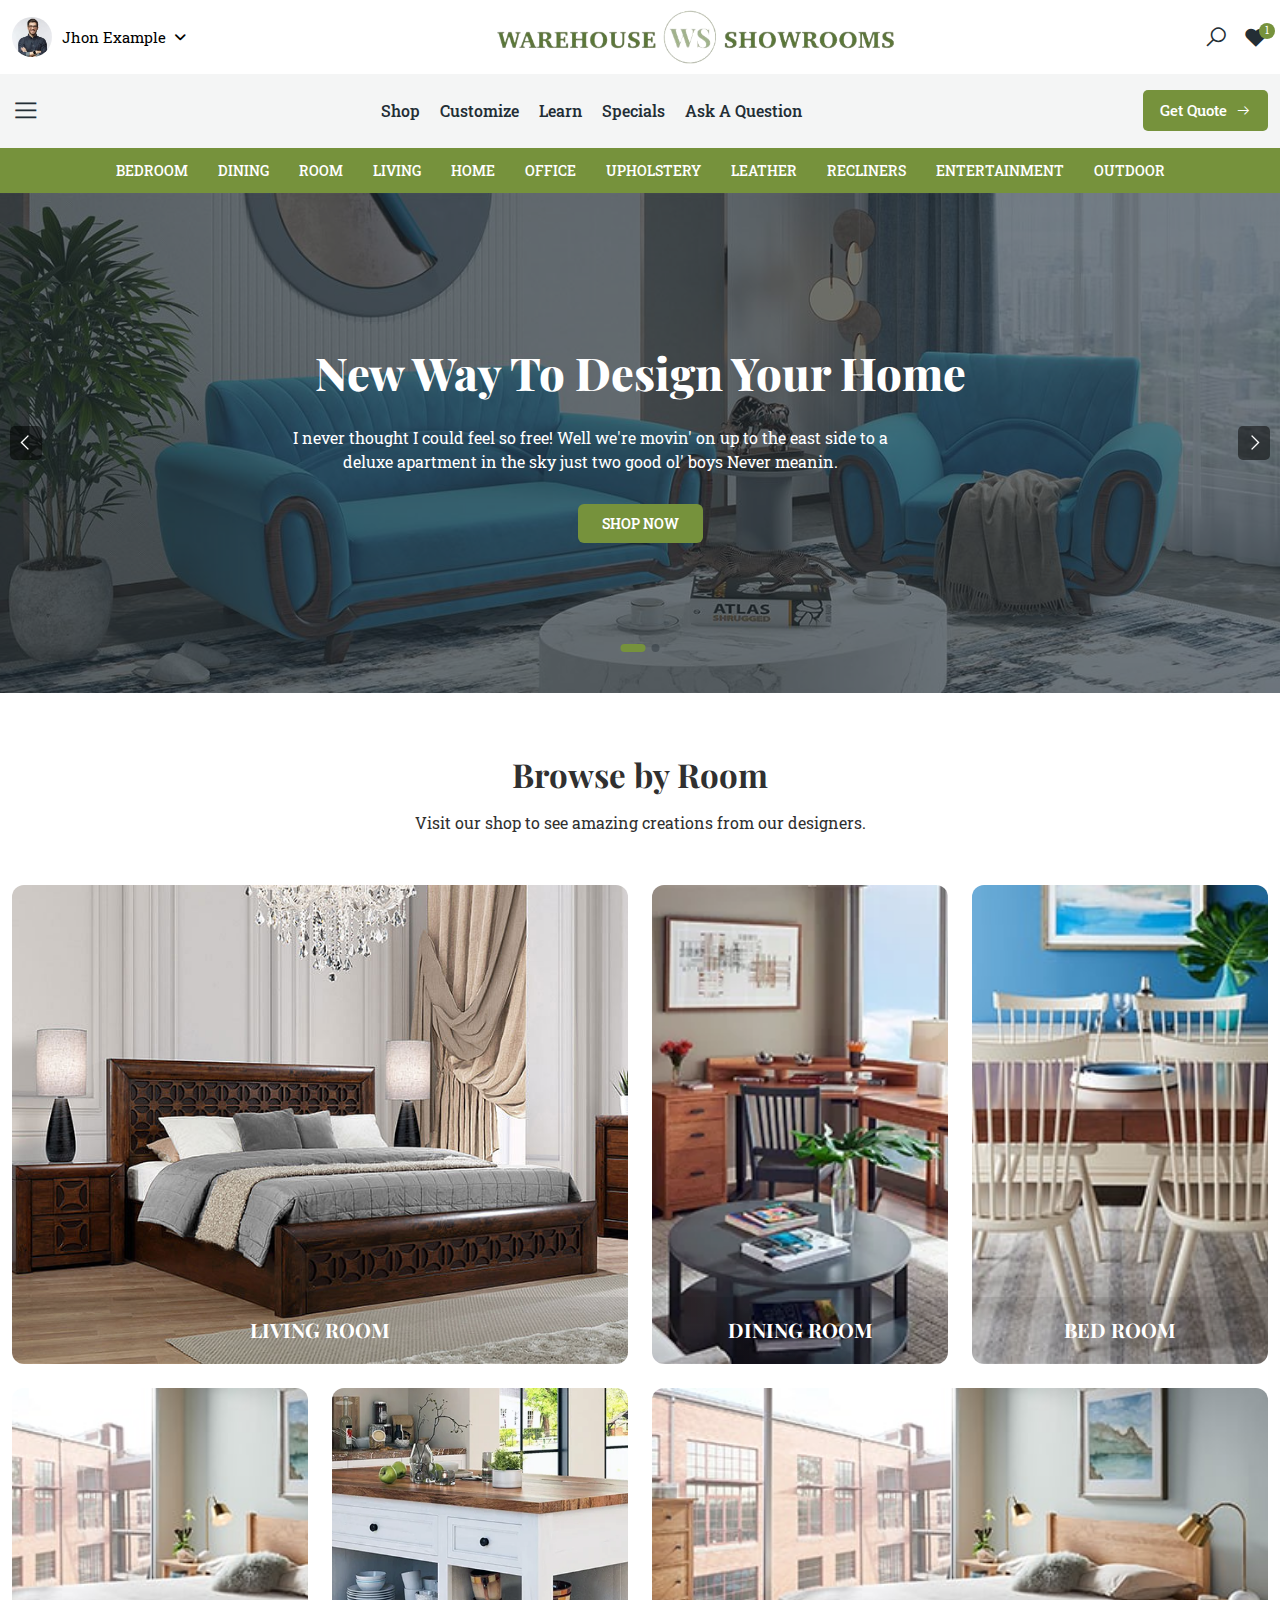
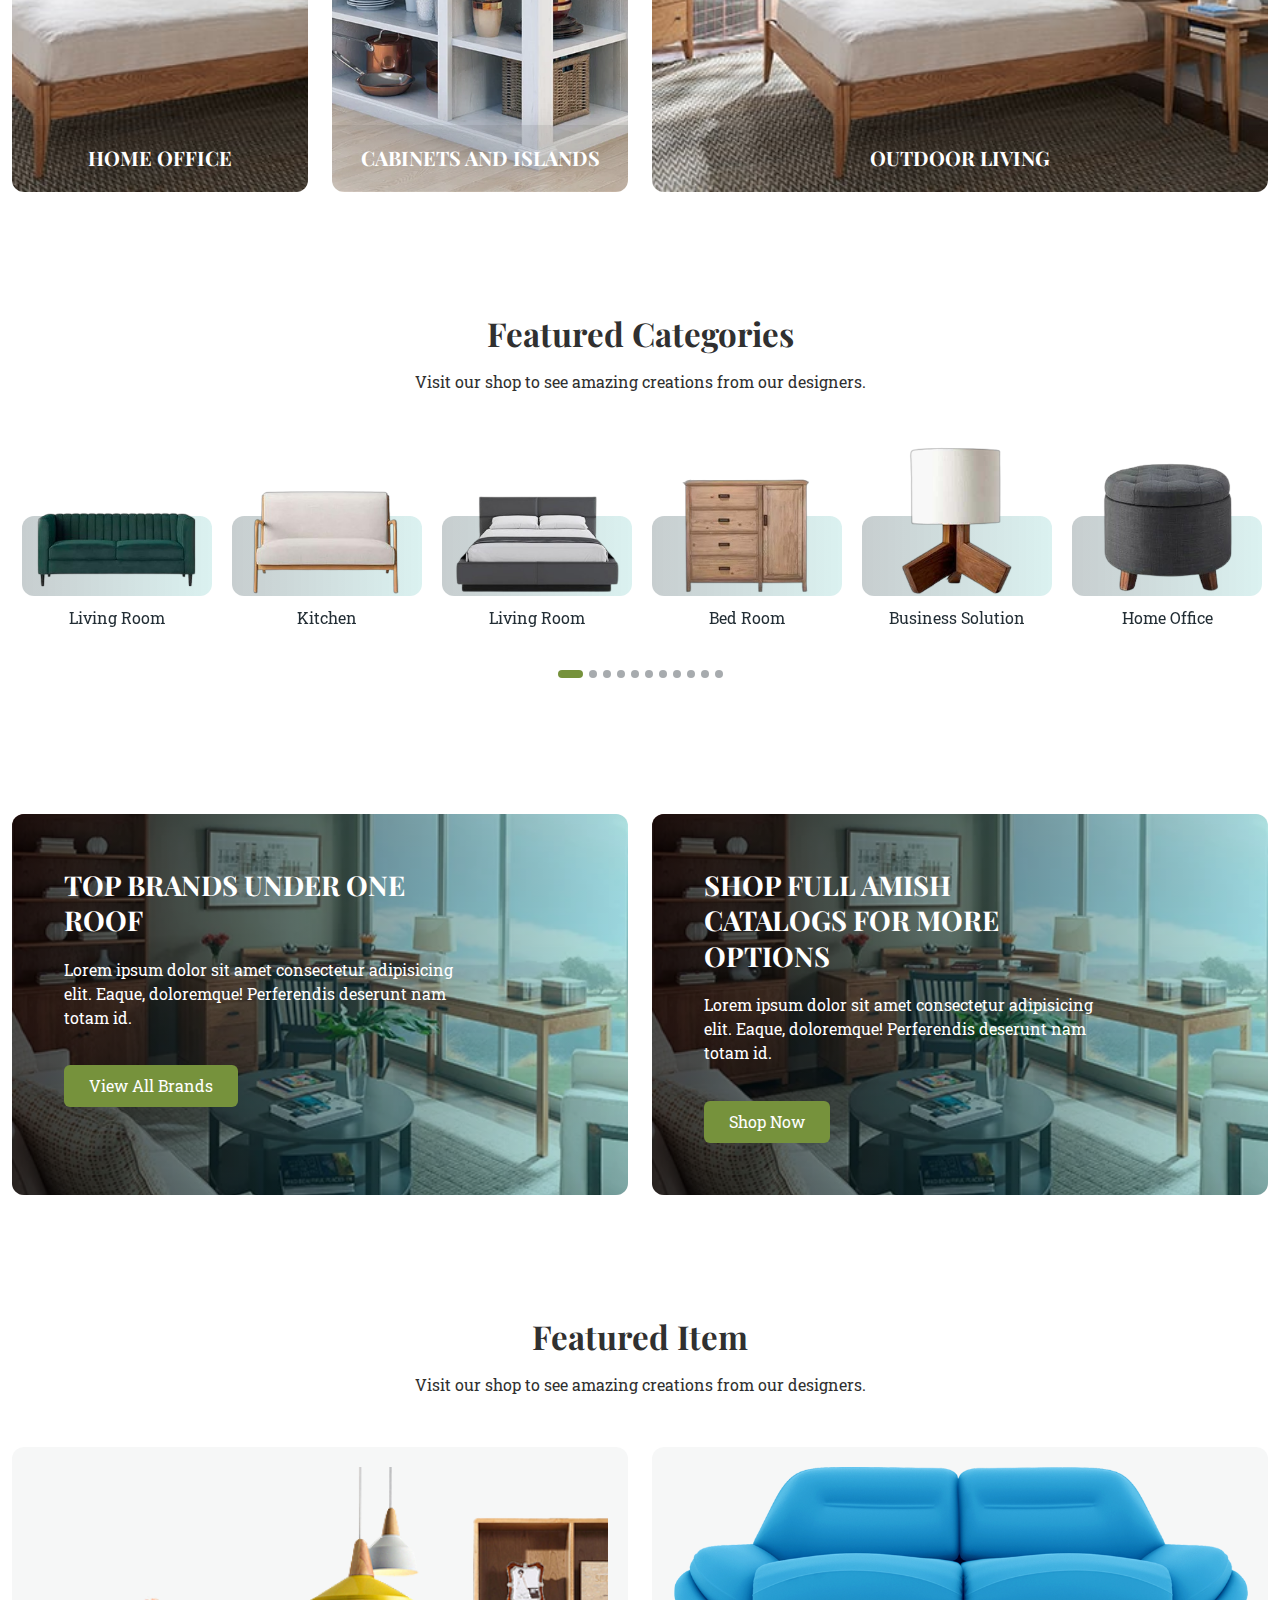
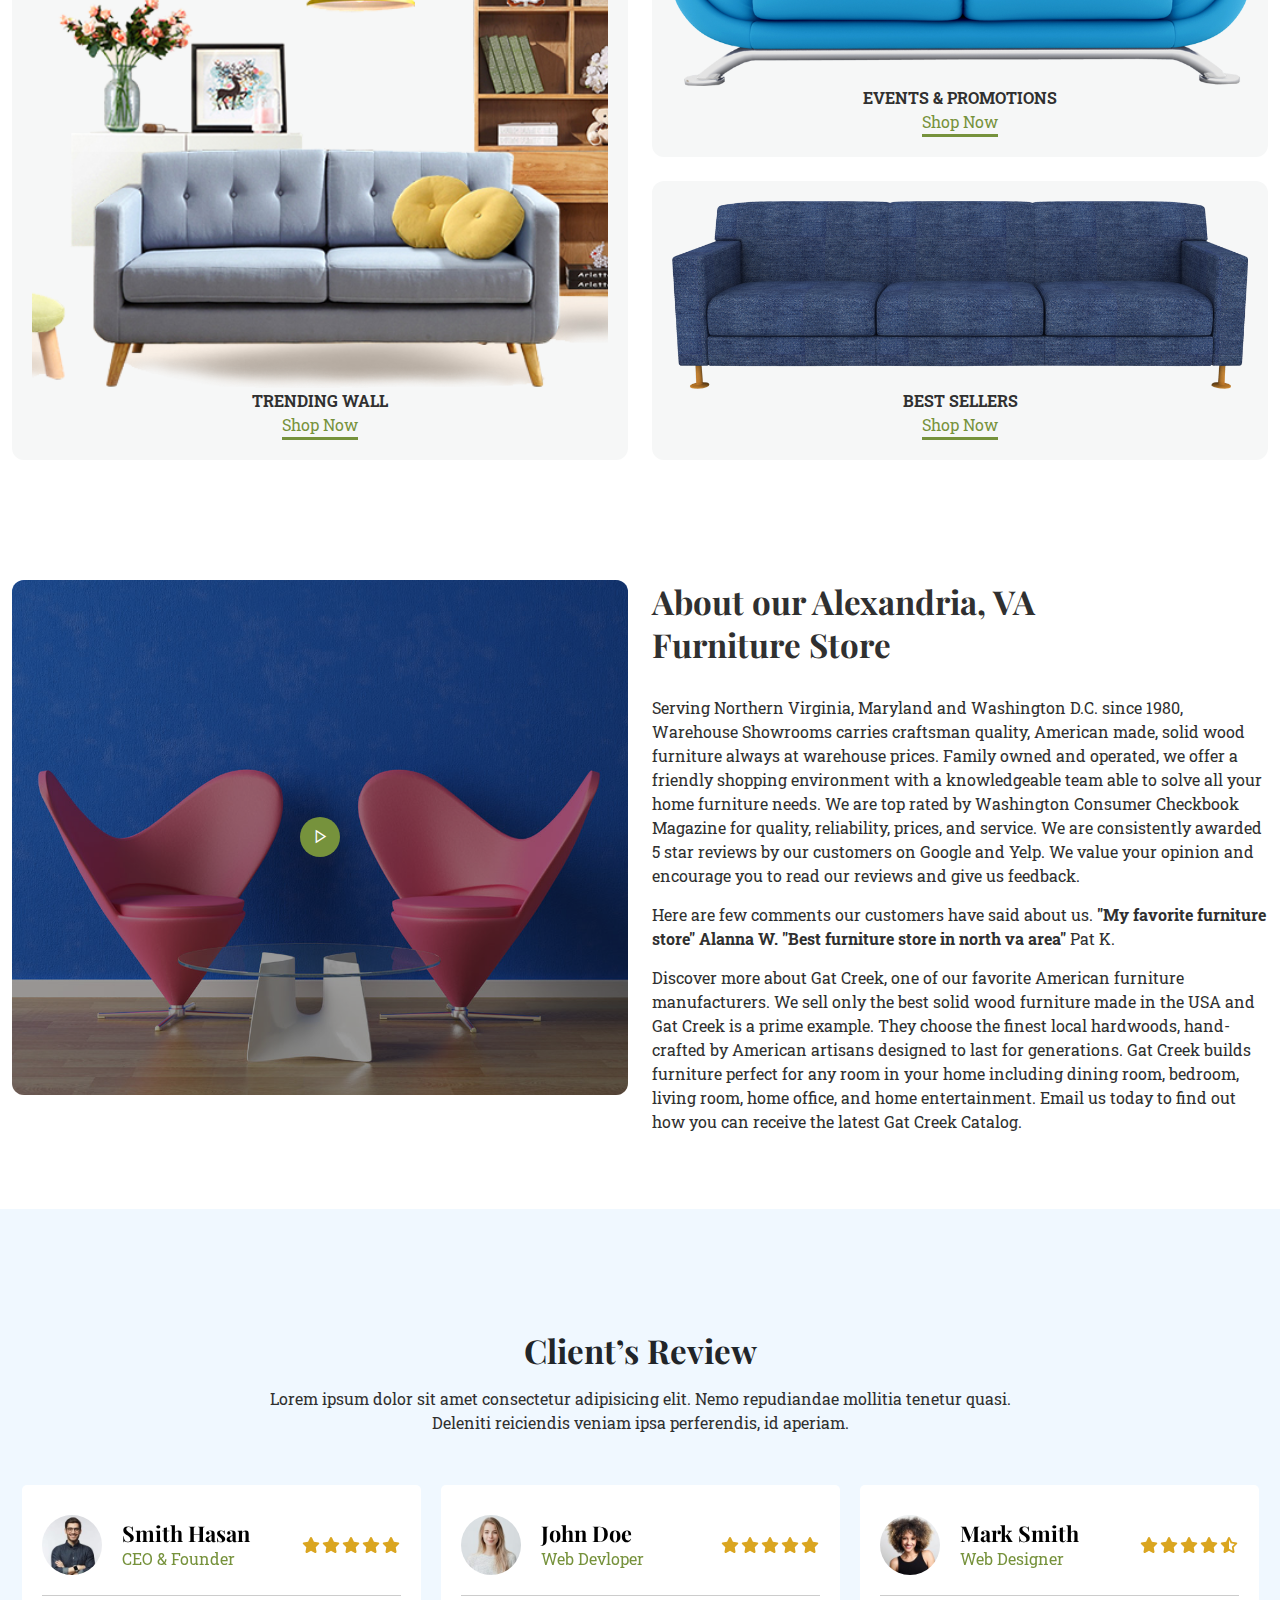
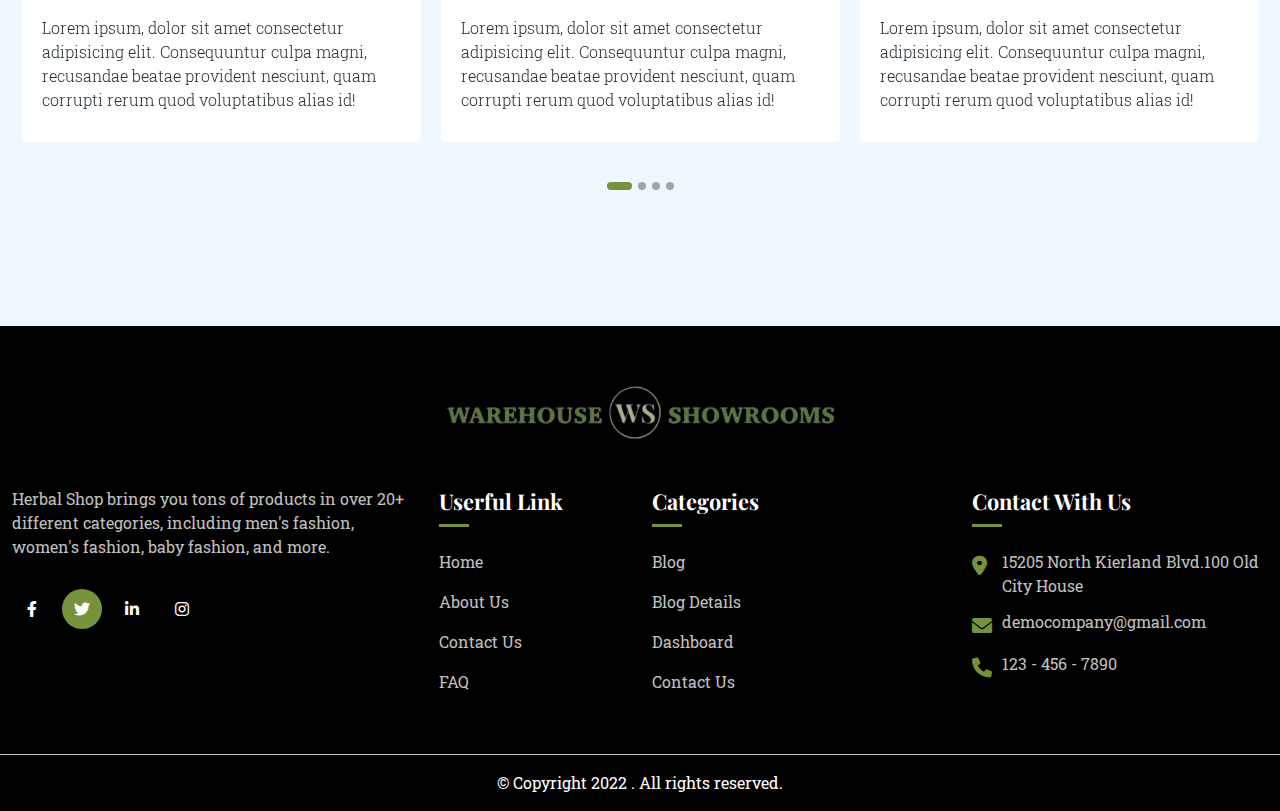
==== commit d8f4ef50: "update" ====
--- a/index.html
+++ b/index.html
@@ -88,14 +88,11 @@
     <header class="header" id="header">
         <div class="container">
             <nav class="navbar navbar-expand-lg">
-                <button class="navbar-toggler header-button" type="button" data-bs-toggle="collapse"
-                    data-bs-target="#navbarSupportedContent">
-                    <span id="hiddenNav"><i class="las la-bars"></i></span>
-                </button>
+
                 <div class="header-toggle">
                     <span class="icon"><i class="las la-bars"></i></span>
                 </div>
-                <div class="collapse navbar-collapse" id="navbarSupportedContent">
+                <div class="collapse navbar-collapse">
                     <ul class="navbar-nav nav-menu m-auto align-items-lg-center">
                         <li class="nav-item">
                             <a class="nav-link" aria-current="page" href="about.html">Shop</a>
--- a/assets/css/main.css
+++ b/assets/css/main.css
@@ -1,4277 +1 @@
-@import"https://fonts.googleapis.com/css2?family=Playfair+Display:wght@400;500;600;700;800;900&family=Roboto+Slab:wght@100;200;300;400;500;600;700;800&display=swap";
-
-:root {
-    --heading-font: "Playfair Display", serif;
-    --body-font: "Roboto Slab", serif;
-    --white: #FFFFFF;
-    --light: #303030;
-    --black: #000;
-    --heading-color: var(--base-two);
-    --body-color: var(--light);
-    --border-color: 0 0% 88%;
-    --section-bg: 208 100% 97%;
-    --header-box-shadow: 0px -1px 15px 3px hsl(var(--black) /.3);
-    --mobile-box-shadow: 0px -1px 5px 0px hsl(var(--black) /.92);
-    --box-shadow: 0px 2px 15px hsl(var(--black) /.05);
-    --base: rgb(118, 146, 60);
-    --base-two: rgb(32 58 64);
-    --dark: #232e35
-}
-
-* {
-    margin: 0;
-    padding: 0;
-    box-sizing: border-box
-}
-
-body {
-    font-family: var(--body-font);
-    color: var(--body-color);
-    word-break: break-word;
-    background-color: var(--white);
-    min-height: 100vh;
-    display: flex;
-    flex-direction: column
-}
-
-p {
-    font-weight: 400;
-    margin: 0
-}
-
-span {
-    display: inline-block
-}
-
-h1,
-h2,
-h3,
-h4,
-h5,
-h6 {
-    margin: 0 0 20px 0;
-    font-family: var(--heading-font);
-    color: hsl(var(--heading-color));
-    line-height: 1.3;
-    font-weight: 700
-}
-
-@media screen and (max-width: 767px) {
-
-    h1,
-    h2,
-    h3,
-    h4,
-    h5,
-    h6 {
-        margin: 0 0 15px 0
-    }
-}
-
-h1 {
-    font-size: clamp(1.75rem, .1327rem + 3.3694vw, 3.5rem)
-}
-
-h2 {
-    font-size: clamp(1.5rem, .3542rem + 2.6474vw, 3rem)
-}
-
-h3 {
-    font-size: clamp(1.375rem, .3353rem + 2.1661vw, 2.5rem)
-}
-
-h4 {
-    font-size: clamp(1.25rem, .5569rem + 1.444vw, 2rem)
-}
-
-h5 {
-    font-size: clamp(1.125rem, .7784rem + .722vw, 1.5rem)
-}
-
-h6 {
-    font-size: clamp(1rem, .769rem + .4813vw, 1.25rem)
-}
-
-h1>a,
-h2>a,
-h3>a,
-h4>a,
-h5>a,
-h6>a {
-    font-weight: inherit;
-    font-size: inherit;
-    color: inherit;
-    transition: .2s linear;
-    line-height: 1.3
-}
-
-a {
-    display: inline-block;
-    transition: .2s linear;
-    text-decoration: none;
-    color: var(--base)
-}
-
-a:hover {
-    color: var(--base)
-}
-
-img {
-    max-width: 100%;
-    height: auto
-}
-
-select {
-    cursor: pointer
-}
-
-ul,
-ol {
-    padding: 0;
-    margin: 0;
-    list-style: none
-}
-
-button {
-    border: 0;
-    background-color: rgba(0, 0, 0, 0)
-}
-
-button:focus {
-    outline: none;
-    box-shadow: none
-}
-
-.form-select:focus {
-    outline: 0;
-    box-shadow: none
-}
-
-@media screen and (min-width: 425px)and (max-width: 575px) {
-    .col-xsm-6 {
-        width: 50%
-    }
-}
-
-.section-bg {
-    background-color: hsl(var(--section-bg))
-}
-
-.container {
-    max-width: 1320px;
-    width: 100%
-}
-
-.bg-img {
-    background-size: cover !important;
-    background-repeat: no-repeat !important;
-    background-position: center center !important;
-    width: 100%;
-    height: 100%
-}
-
-.scroll-hide {
-    position: absolute;
-    overflow-y: hidden;
-    padding-right: 17px;
-    top: 0;
-    left: 0;
-    width: 100%
-}
-
-@media screen and (max-width: 991px) {
-    .scroll-hide {
-        padding-right: 0
-    }
-}
-
-.scroll-hide-sm {
-    position: absolute;
-    overflow-y: hidden;
-    top: 0;
-    left: 0;
-    width: calc(100% - 0px)
-}
-
-.body-overlay {
-    position: fixed;
-    width: 100%;
-    height: 100%;
-    content: "";
-    left: 0;
-    top: 0;
-    background-color: hsl(var(--black)/0.6);
-    z-index: 99;
-    transition: .2s linear;
-    visibility: hidden;
-    opacity: 0
-}
-
-.body-overlay.show-overlay {
-    visibility: visible;
-    opacity: 1
-}
-
-.sidebar-overlay {
-    position: fixed;
-    width: 100%;
-    height: 100%;
-    content: "";
-    left: 0;
-    top: 0;
-    background-color: hsl(var(--black)/0.6);
-    z-index: 99;
-    transition: .2s linear;
-    visibility: hidden;
-    opacity: 0
-}
-
-.sidebar-overlay.show {
-    visibility: visible;
-    opacity: 1;
-    z-index: 999
-}
-
-.fit-image {
-    width: 100%;
-    height: 100%;
-    -o-object-fit: cover;
-    object-fit: cover
-}
-
-.flex-wrap,
-.form--radio,
-.form--check {
-    display: flex;
-    flex-wrap: wrap
-}
-
-.flex-align,
-.action-buttons {
-    display: flex;
-    flex-wrap: wrap;
-    align-items: center
-}
-
-.flex-center {
-    display: flex;
-    flex-wrap: wrap;
-    justify-content: center;
-    align-items: center
-}
-
-.flex-between {
-    display: flex;
-    flex-wrap: wrap;
-    justify-content: space-between;
-    align-items: center
-}
-
-.pa-extend,
-.dashboard .sidebar-submenu-list__link::before,
-.alert__link::before {
-    position: absolute;
-    content: ""
-}
-
-.top-center-extend,
-.dashboard .sidebar-submenu-list__link::before,
-.custom--accordion .accordion-button[aria-expanded=true]::after,
-.custom--accordion .accordion-button[aria-expanded=false]::after {
-    top: 50%;
-    transform: translateY(-50%)
-}
-
-.left-center-extend {
-    left: 50%;
-    transform: translateX(-50%)
-}
-
-.top-left-center-extend {
-    top: 50%;
-    left: 50%;
-    transform: translate(-50%, -50%)
-}
-
-.fs-10 {
-    font-size: .625rem
-}
-
-.fs-11,
-.form--check .form-check-input:checked::before {
-    font-size: .6875rem
-}
-
-.fs-12,
-.badge {
-    font-size: .75rem
-}
-
-.fs-13,
-.dashboard .sidebar-menu-list__item.has-dropdown>a:after,
-.dashboard .sidebar-menu .menu-title,
-.table tbody tr td,
-.customer__name {
-    font-size: .8125rem
-}
-
-.form--control::-moz-placeholder {
-    font-size: .875rem
-}
-
-.fs-14,
-.dashboard .dashboard-widget__text,
-.comment-list__reply-icon,
-.user-info__button::before,
-.table tbody tr td:first-child,
-.table thead tr th,
-.form--radio .form-check-label,
-.form--check .form-check-label,
-.form--control::placeholder {
-    font-size: .875rem
-}
-
-.fs-15,
-.dashboard .sidebar-submenu-list__link .icon,
-.dashboard .sidebar-submenu-list__link,
-.dashboard .sidebar-menu-list__link .icon,
-.dashboard .sidebar-menu-list__link,
-.comment-list__time-icon,
-.language-box .select,
-.user-info__name,
-.user-info .user-info-dropdown__link,
-.table tbody tr td::before,
-.form--label,
-.btn--icon {
-    font-size: .9375rem
-}
-
-.fs-16,
-.dashboard .dashboard-header .bd-btn,
-.latest-blog__title a,
-.breadcrumb__item,
-.login-registration-list__icon,
-.alert__title,
-.btn,
-p {
-    font-size: 1rem
-}
-
-@media screen and (max-width: 1199px) {
-
-    .fs-16,
-    .dashboard .dashboard-header .bd-btn,
-    .latest-blog__title a,
-    .breadcrumb__item,
-    .login-registration-list__icon,
-    .alert__title,
-    .btn,
-    p {
-        font-size: .9375rem
-    }
-}
-
-.fs-17 {
-    font-size: 1.0625rem
-}
-
-@media screen and (max-width: 1199px) {
-    .fs-17 {
-        font-size: 1rem
-    }
-}
-
-@media screen and (max-width: 767px) {
-    .fs-17 {
-        font-size: .9375rem
-    }
-}
-
-.fs-18,
-.user-profile-info__icon,
-.custom--accordion .accordion-button {
-    font-size: 1.125rem
-}
-
-@media screen and (max-width: 1399px) {
-
-    .fs-18,
-    .user-profile-info__icon,
-    .custom--accordion .accordion-button {
-        font-size: 1.0625rem
-    }
-}
-
-@media screen and (max-width: 767px) {
-
-    .fs-18,
-    .user-profile-info__icon,
-    .custom--accordion .accordion-button {
-        font-size: 1rem
-    }
-}
-
-.fs-20 {
-    font-size: 1.25rem
-}
-
-@media screen and (max-width: 1399px) {
-    .fs-20 {
-        font-size: 1.125rem
-    }
-}
-
-@media screen and (max-width: 767px) {
-    .fs-20 {
-        font-size: 1.0625rem
-    }
-}
-
-.section-heading {
-    text-align: center;
-    margin-bottom: 50px
-}
-
-@media screen and (max-width: 1199px) {
-    .section-heading {
-        margin-bottom: 40px
-    }
-}
-
-@media screen and (max-width: 991px) {
-    .section-heading {
-        margin-bottom: 30px
-    }
-}
-
-.section-heading__title {
-    position: relative;
-    font-weight: 700;
-    margin-bottom: 15px
-}
-
-.section-heading__desc {
-    max-width: 750px;
-    margin-left: auto;
-    margin-right: auto
-}
-
-.section-heading.style-left {
-    text-align: left
-}
-
-.section-heading.style-left .section-heading__title::before {
-    left: 0;
-    transform: translateX(0)
-}
-
-.section-heading.style-left .section-heading__desc {
-    margin-left: 0
-}
-
-.bg--base {
-    background-color: var(--base) !important
-}
-
-.bg--primary {
-    background-color: hsl(var(--primary)) !important
-}
-
-.bg--secondary {
-    background-color: hsl(var(--secondary)) !important
-}
-
-.bg--success {
-    background-color: hsl(var(--success)) !important
-}
-
-.bg--danger {
-    background-color: hsl(var(--danger)) !important
-}
-
-.bg--warning {
-    background-color: hsl(var(--warning)) !important
-}
-
-.bg--info {
-    background-color: hsl(var(--info)) !important
-}
-
-.bg--dark {
-    background-color: hsl(var(--dark)) !important
-}
-
-.text--base {
-    color: var(--base) !important
-}
-
-.text--primary {
-    color: hsl(var(--primary)) !important
-}
-
-.text--secondary {
-    color: hsl(var(--secondary)) !important
-}
-
-.text--success {
-    color: hsl(var(--success)) !important
-}
-
-.text--danger {
-    color: hsl(var(--danger)) !important
-}
-
-.text--warning {
-    color: hsl(var(--warning)) !important
-}
-
-.text--info {
-    color: hsl(var(--info)) !important
-}
-
-.text--dark {
-    color: hsl(var(--dark)) !important
-}
-
-.my-120 {
-    margin-top: 60px;
-    margin-bottom: 60px
-}
-
-@media(min-width: 576px) {
-    .my-120 {
-        margin-top: 80px;
-        margin-bottom: 80px
-    }
-}
-
-@media(min-width: 992px) {
-    .my-120 {
-        margin-top: 120px;
-        margin-bottom: 120px
-    }
-}
-
-.mt-120 {
-    margin-top: 60px
-}
-
-@media(min-width: 576px) {
-    .mt-120 {
-        margin-top: 80px
-    }
-}
-
-@media(min-width: 992px) {
-    .mt-120 {
-        margin-top: 120px
-    }
-}
-
-.mb-120 {
-    margin-bottom: 60px
-}
-
-@media(min-width: 576px) {
-    .mb-120 {
-        margin-bottom: 80px
-    }
-}
-
-@media(min-width: 992px) {
-    .mb-120 {
-        margin-bottom: 120px
-    }
-}
-
-.my-60 {
-    margin-top: 30px;
-    margin-bottom: 30px
-}
-
-@media(min-width: 576px) {
-    .my-60 {
-        margin-top: 40px;
-        margin-bottom: 40px
-    }
-}
-
-@media(min-width: 992px) {
-    .my-60 {
-        margin-top: 60px;
-        margin-bottom: 60px
-    }
-}
-
-.mt-60 {
-    margin-top: 30px
-}
-
-@media(min-width: 576px) {
-    .mt-60 {
-        margin-top: 40px
-    }
-}
-
-@media(min-width: 992px) {
-    .mt-60 {
-        margin-top: 60px
-    }
-}
-
-.mb-60 {
-    margin-bottom: 30px
-}
-
-@media(min-width: 576px) {
-    .mb-60 {
-        margin-bottom: 40px
-    }
-}
-
-@media(min-width: 992px) {
-    .mb-60 {
-        margin-bottom: 60px
-    }
-}
-
-.py-120 {
-    padding-top: 60px;
-    padding-bottom: 60px
-}
-
-@media(min-width: 576px) {
-    .py-120 {
-        padding-top: 80px;
-        padding-bottom: 80px
-    }
-}
-
-@media(min-width: 992px) {
-    .py-120 {
-        padding-top: 120px;
-        padding-bottom: 120px
-    }
-}
-
-.pt-120 {
-    padding-top: 60px
-}
-
-@media(min-width: 576px) {
-    .pt-120 {
-        padding-top: 80px
-    }
-}
-
-@media(min-width: 992px) {
-    .pt-120 {
-        padding-top: 120px
-    }
-}
-
-.pb-120 {
-    padding-bottom: 60px
-}
-
-@media(min-width: 576px) {
-    .pb-120 {
-        padding-bottom: 80px
-    }
-}
-
-@media(min-width: 992px) {
-    .pb-120 {
-        padding-bottom: 120px
-    }
-}
-
-.py-60 {
-    padding-top: 30px;
-    padding-bottom: 30px
-}
-
-@media(min-width: 576px) {
-    .py-60 {
-        padding-top: 40px;
-        padding-bottom: 40px
-    }
-}
-
-@media(min-width: 992px) {
-    .py-60 {
-        padding-top: 60px;
-        padding-bottom: 60px
-    }
-}
-
-.pt-60 {
-    padding-top: 30px
-}
-
-@media(min-width: 576px) {
-    .pt-60 {
-        padding-top: 40px
-    }
-}
-
-@media(min-width: 992px) {
-    .pt-60 {
-        padding-top: 60px
-    }
-}
-
-.pb-60 {
-    padding-bottom: 30px
-}
-
-@media(min-width: 576px) {
-    .pb-60 {
-        padding-bottom: 40px
-    }
-}
-
-@media(min-width: 992px) {
-    .pb-60 {
-        padding-bottom: 60px
-    }
-}
-
-.border--base {
-    border-color: var(--base) !important
-}
-
-.border--primary {
-    border-color: hsl(var(--primary)) !important
-}
-
-.border--secondary {
-    border-color: hsl(var(--secondary)) !important
-}
-
-.border--success {
-    border-color: hsl(var(--success)) !important
-}
-
-.border--danger {
-    border-color: hsl(var(--danger)) !important
-}
-
-.border--warning {
-    border-color: hsl(var(--warning)) !important
-}
-
-.border--info {
-    border-color: hsl(var(--info)) !important
-}
-
-.border--dark {
-    border-color: hsl(var(--dark)) !important
-}
-
-.custom--accordion .accordion-item {
-    border: 1px solid hsl(var(--black)/0.09);
-    background-color: rgba(0, 0, 0, 0) !important;
-    border-radius: 5px;
-    overflow: hidden
-}
-
-.custom--accordion .accordion-item:not(:last-child) {
-    margin-bottom: 20px
-}
-
-.custom--accordion .accordion-header {
-    line-height: 1
-}
-
-.custom--accordion .accordion-body {
-    padding: 20px;
-    background-color: hsl(var(--section-bg))
-}
-
-.custom--accordion .accordion-body .text {
-    max-width: 60%
-}
-
-@media screen and (max-width: 575px) {
-    .custom--accordion .accordion-body .text {
-        max-width: 100%
-    }
-}
-
-.custom--accordion:first-of-type .accordion-button.collapsed {
-    border-radius: 5px
-}
-
-.custom--accordion:last-of-type .accordion-button.collapsed {
-    border-radius: 5px
-}
-
-.custom--accordion .accordion-button {
-    background-color: hsl(var(--section-bg));
-    color: var(--heading-color);
-    padding: 15px
-}
-
-@media screen and (max-width: 575px) {
-    .custom--accordion .accordion-button {
-        padding: 13px;
-        padding-right: 30px
-    }
-}
-
-.custom--accordion .accordion-button::after {
-    background-image: none
-}
-
-.custom--accordion .accordion-button:focus {
-    box-shadow: none
-}
-
-.custom--accordion .accordion-button:not(.collapsed) {
-    color: var(--white);
-    background-color: hsl(var(--black)) !important;
-    box-shadow: none
-}
-
-.custom--accordion .accordion-button:not(.collapsed)::after {
-    background-image: none;
-    color: hsl(var(--base))
-}
-
-.custom--accordion .accordion-button[aria-expanded=true]::after,
-.custom--accordion .accordion-button[aria-expanded=false]::after {
-    font-family: "Line Awesome Free";
-    font-weight: 900;
-    content: "";
-    display: inline-block;
-    position: absolute;
-    right: 15px;
-    height: unset
-}
-
-.custom--accordion .accordion-button[aria-expanded=false]::after {
-    content: "";
-    color: var(--body-color)
-}
-
-.btn-check:checked+.btn,
-.btn.active,
-.btn.show,
-.btn:first-child:active,
-:not(.btn-check)+.btn:active {
-    color: none;
-    background-color: none;
-    border-color: none
-}
-
-.pill {
-    border-radius: 40px !important
-}
-
-.btn {
-    color: var(--white) !important;
-    font-weight: 500;
-    padding: 16px 29px;
-    border-radius: 5px;
-    position: relative;
-    z-index: 1;
-    border: 1px solid rgba(0, 0, 0, 0);
-    font-family: var(--body-font);
-    line-height: 1;
-    transition: all linear .3s
-}
-
-@media screen and (max-width: 767px) {
-    .btn {
-        padding: 14px 25px;
-        font-size: .875rem
-    }
-}
-
-.btn:hover,
-.btn:focus,
-.btn:focus-visible {
-    box-shadow: none !important
-}
-
-.btn--lg {
-    padding: 20px 35px
-}
-
-@media screen and (max-width: 991px) {
-    .btn--lg {
-        padding: 18px 30px
-    }
-}
-
-@media screen and (max-width: 767px) {
-    .btn--lg {
-        padding: 16px 25px
-    }
-}
-
-.btn--sm {
-    padding: 12px 16px;
-    font-size: .9375rem
-}
-
-@media screen and (max-width: 767px) {
-    .btn--sm {
-        padding: 8px 12px
-    }
-}
-
-.btn--icon {
-    width: 35px;
-    height: 35px;
-    line-height: 35px;
-    padding: 0
-}
-
-.btn .icon {
-    margin-left: 5px
-}
-
-.btn--base {
-    background-color: var(--base) !important
-}
-
-.btn--base:hover,
-.btn--base:focus .btn--base:focus-visible {
-    background-color: var(--dark) !important;
-    border: 1px solid var(--dark) !important
-}
-
-.btn-outline--base {
-    background-color: rgba(0, 0, 0, 0) !important;
-    border: 1px solid var(--base);
-    color: var(--base) !important
-}
-
-.btn-outline--base:hover,
-.btn-outline--base:focus .btn-outline--base:focus-visible {
-    background-color: var(--base) !important;
-    color: var(--white) !important
-}
-
-.custom--card {
-    border-radius: 5px;
-    box-shadow: var(--box-shadow);
-    background-color: var(--white);
-    border: rgba(0, 0, 0, 0)
-}
-
-.custom--card .card-header {
-    padding: 12px 24px;
-    background-color: rgba(0, 0, 0, 0);
-    border-bottom: 1px solid hsl(var(--black)/0.1)
-}
-
-.custom--card .card-header .title {
-    margin-bottom: 0
-}
-
-.custom--card .card-body {
-    background-color: var(--white);
-    padding: 24px;
-    border-radius: 5px
-}
-
-.custom--card .card-footer {
-    padding: 12px 24px;
-    background-color: rgba(0, 0, 0, 0);
-    border-top: 1px solid hsl(var(--black)/0.1)
-}
-
-.form--label {
-    margin-bottom: 6px;
-    color: hsl(var(--black)/0.6);
-    font-weight: 500
-}
-
-.form-group {
-    margin-bottom: 1rem
-}
-
-.select {
-    color: var(--black)
-}
-
-.select:focus {
-    border-color: var(--base);
-    color: var(--black) !important
-}
-
-.select option {
-    background-color: var(--black);
-    color: var(--white)
-}
-
-.form--control {
-    border-radius: 5px;
-    font-weight: 400;
-    outline: none;
-    width: 100%;
-    padding: 13px 24px;
-    background-color: rgba(0, 0, 0, 0) !important;
-    border: 1px solid var(--black);
-    color: var(--black);
-    line-height: 1
-}
-
-.form--control::-moz-placeholder {
-    color: hslvar(--black)
-}
-
-.form--control::placeholder {
-    color: hslvar(--black)
-}
-
-.form--control:focus {
-    border-color: var(--base);
-    box-shadow: none
-}
-
-.form--control:disabled,
-.form--control[readonly] {
-    background-color: var(--black);
-    opacity: 1;
-    border: 0
-}
-
-.form--control[type=password] {
-    color: var(--black)
-}
-
-.form--control[type=password]:focus {
-    color: var(--black)
-}
-
-.form--control[type=file] {
-    line-height: 50px;
-    padding: 0;
-    position: relative
-}
-
-.form--control[type=file]::file-selector-button {
-    border: 1px solid var(--black);
-    padding: 4px 6px;
-    border-radius: .2em;
-    background-color: var(--base) !important;
-    transition: .2s linear;
-    line-height: 25px;
-    position: relative;
-    margin-left: 15px;
-    color: hsl(var(--body-color)) !important
-}
-
-.form--control[type=file]::file-selector-button:hover {
-    background-color: var(--base);
-    border: 1px solid hsl(var(--base));
-    color: hsl(var(--black))
-}
-
-textarea.form--control {
-    height: 130px
-}
-
-input:-webkit-autofill,
-input:-webkit-autofill:hover,
-input:-webkit-autofill:focus,
-input:-webkit-autofill:active,
-textarea:-webkit-autofill,
-textarea:-webkit-autofill:hover,
-textarea:-webkit-autofill:focus,
-textarea:-webkit-autofill:active {
-    -webkit-transition: background-color 5000s ease-in-out 0s;
-    transition: background-color 5000s ease-in-out 0s
-}
-
-input:-webkit-autofill,
-textarea:-webkit-autofill,
-select:-webkit-autofill,
-textarea:-webkit-autofill,
-textarea:-webkit-autofill,
-textarea:-webkit-autofill {
-    -webkit-box-shadow: 0 0 0px 1000px rgba(0, 0, 0, 0) inset;
-    -webkit-text-fill-color: var(--white) !important;
-    caret-color: var(--white)
-}
-
-.input--group {
-    position: relative
-}
-
-input#your-password,
-input#confirm-password {
-    padding-right: 50px
-}
-
-.password-show-hide {
-    position: absolute;
-    right: 20px;
-    z-index: 5;
-    cursor: pointer;
-    top: 50%;
-    transform: translateY(-50%);
-    color: var(--black)
-}
-
-input::-webkit-outer-spin-button,
-input::-webkit-inner-spin-button {
-    -webkit-appearance: none
-}
-
-input[type=number] {
-    -moz-appearance: textfield
-}
-
-.form--check a {
-    display: inline
-}
-
-.form--check .form-check-input {
-    box-shadow: none;
-    background-color: rgba(0, 0, 0, 0);
-    box-shadow: none !important;
-    border: 0;
-    position: relative;
-    border-radius: 0px;
-    width: 16px;
-    height: 16px;
-    border: 1px solid hsl(var(--black)/0.2);
-    cursor: pointer
-}
-
-.form--check .form-check-input:checked {
-    background-color: var(--base) !important;
-    border-color: var(--base) !important;
-    box-shadow: none
-}
-
-.form--check .form-check-input:checked[type=checkbox] {
-    background-image: none
-}
-
-.form--check .form-check-input:checked::before {
-    position: absolute;
-    content: "";
-    font-family: "Font Awesome 5 Free";
-    font-weight: 900;
-    color: var(--white);
-    top: 50%;
-    left: 50%;
-    transform: translate(-50%, -50%)
-}
-
-.form--check .form-check-label {
-    font-weight: 600;
-    width: calc(100% - 16px);
-    padding-left: 12px;
-    cursor: pointer
-}
-
-@media screen and (max-width: 424px) {
-    .form--check label {
-        font-size: .9375rem
-    }
-}
-
-@media screen and (max-width: 424px) {
-    .form--check a {
-        font-size: .9375rem
-    }
-}
-
-.form--radio .form-check-input {
-    box-shadow: none;
-    border: 1px solid var(--black);
-    position: relative;
-    background-color: rgba(0, 0, 0, 0);
-    cursor: pointer;
-    width: 16px;
-    height: 16px
-}
-
-.form--radio .form-check-input:active {
-    filter: brightness(100%)
-}
-
-.form--radio .form-check-input:checked {
-    background-color: rgba(0, 0, 0, 0);
-    border-color: var(--base)
-}
-
-.form--radio .form-check-input:checked[type=radio] {
-    background-image: none
-}
-
-.form--radio .form-check-input:checked::before {
-    position: absolute;
-    content: "";
-    top: 50%;
-    left: 50%;
-    transform: translate(-50%, -50%);
-    width: 7px;
-    height: 7px;
-    background-color: var(--base);
-    border-radius: 50%;
-    z-index: 999
-}
-
-.form--radio .form-check-label {
-    font-weight: 600;
-    width: calc(100% - 16px);
-    padding-left: 12px;
-    cursor: pointer
-}
-
-.form--switch .form-check-input {
-    border-radius: 3px;
-    background-image: none;
-    position: relative;
-    box-shadow: none;
-    border: 0;
-    background-color: --black !important;
-    padding: 10px !important;
-    margin-left: 0;
-    margin-bottom: 5px;
-    border-radius: 40px;
-    width: 70px;
-    height: 38px;
-    cursor: pointer
-}
-
-.form--switch .form-check-input:focus {
-    border-radius: 40px;
-    background-image: none;
-    position: relative;
-    box-shadow: none;
-    border: 0
-}
-
-.form--switch .form-check-input::before {
-    position: absolute;
-    content: "";
-    width: 28px;
-    height: 28px;
-    background-color: var(--white);
-    top: 50%;
-    transform: translateY(-50%);
-    border-radius: 2px;
-    left: 5px;
-    border-radius: 50%;
-    transition: .2s linear
-}
-
-.form--switch .form-check-input:checked {
-    background-color: var(--base) !important
-}
-
-.form--switch .form-check-input:checked::before {
-    left: calc(100% - 33px);
-    background-color: var(--white) !important
-}
-
-.form--switch .form-check-input:checked[type=checkbox] {
-    background-image: none
-}
-
-.form--switch .form-check-label {
-    width: calc(100% - 14px);
-    padding-left: 5px;
-    cursor: pointer
-}
-
-.custom--modal.modal {
-    background-color: hsl(var(--black)/0.45)
-}
-
-.custom--modal .modal-header,
-.custom--modal .modal-footer {
-    border-bottom: 1px solid hsl(var(--border-color));
-    padding: 16px
-}
-
-.custom--modal .modal-content {
-    background-color: var(--white);
-    border-radius: 10px !important
-}
-
-.custom--modal .btn-close {
-    transition: .2s linear
-}
-
-.custom--modal .btn-close:focus {
-    box-shadow: none
-}
-
-.custom--modal .btn-close:hover {
-    background-color: hsl(var(--black)/0.08);
-    border-radius: 50%
-}
-
-.custom--modal .modal-body {
-    padding: 16px;
-    background-size: 10px
-}
-
-.custom--modal .modal-icon i {
-    font-size: 2rem;
-    color: hsl(var(--base));
-    border: 3px solid hsl(var(--base));
-    width: 50px;
-    height: 50px;
-    display: flex;
-    justify-content: center;
-    align-items: center;
-    border-radius: 50%
-}
-
-.custom--modal .modal-footer {
-    border-top: 1px solid hsl(var(--border-color))
-}
-
-.pagination {
-    flex-wrap: wrap;
-    justify-content: center;
-    margin-top: 56px
-}
-
-@media screen and (max-width: 1199px) {
-    .pagination {
-        margin-top: 48px
-    }
-}
-
-@media screen and (max-width: 991px) {
-    .pagination {
-        margin-top: 40px
-    }
-}
-
-@media screen and (max-width: 767px) {
-    .pagination {
-        margin-top: 32px
-    }
-}
-
-.pagination .page-item.active .page-link {
-    background-color: var(--base);
-    color: var(--white);
-    border-color: var(--base)
-}
-
-.pagination .page-item .page-link {
-    border: 1px solid hsl(var(--black)/0.15);
-    margin: 0 5px;
-    border-radius: 50%;
-    height: 40px;
-    width: 40px;
-    display: flex;
-    justify-content: center;
-    align-items: center;
-    background-color: rgba(0, 0, 0, 0);
-    font-weight: 500;
-    padding: 0;
-    color: var(--body-color)
-}
-
-.pagination .page-item .page-link:hover {
-    background-color: var(--base);
-    color: var(--white);
-    border-color: var(--base)
-}
-
-.pagination .page-item .page-link:focus {
-    box-shadow: none
-}
-
-@media screen and (max-width: 374px) {
-    .customer {
-        display: block;
-        text-align: left
-    }
-}
-
-.customer__thumb {
-    width: 35px;
-    height: 35px;
-    border-radius: 50%;
-    overflow: hidden
-}
-
-@media screen and (max-width: 374px) {
-    .customer__thumb {
-        margin-left: auto
-    }
-}
-
-.customer__content {
-    width: calc(100% - 35px);
-    padding-left: 15px;
-    text-align: left
-}
-
-@media screen and (max-width: 424px) {
-    .customer__content {
-        padding-left: 8px
-    }
-}
-
-@media screen and (max-width: 374px) {
-    .customer__content {
-        width: 100%;
-        padding-left: 0px;
-        padding-top: 5px
-    }
-}
-
-.customer__name {
-    margin-bottom: 0;
-    color: hsl(var(--black)/0.7)
-}
-
-.action-buttons {
-    gap: 10px;
-    justify-content: flex-end
-}
-
-.action-btn {
-    width: 35px;
-    height: 35px;
-    border-radius: 50%
-}
-
-.edit-btn {
-    color: hsl(var(--info));
-    background-color: hsl(var(--info)/0.08)
-}
-
-.delete-btn {
-    color: hsl(var(--danger));
-    background-color: hsl(var(--danger)/0.08)
-}
-
-.table {
-    margin: 0;
-    border-collapse: collapse;
-    border-collapse: separate;
-    border-spacing: 0px 0px
-}
-
-.table thead tr th {
-    background-color: var(--white);
-    text-align: center;
-    padding: 15px 20px;
-    color: hsl(var(--black)/0.7);
-    font-family: var(--heading-font);
-    font-weight: 600;
-    border-bottom: 0;
-    max-width: 170px;
-    border: 1px solid hsl(var(--black)/0.08);
-    background-color: hsl(var(--base)/0.03)
-}
-
-.table thead tr th:not(:first-child) {
-    border-left: 0
-}
-
-.table thead tr th:first-child {
-    text-align: left;
-    border-radius: 6px 0 0 0
-}
-
-.table thead tr th:last-child {
-    border-radius: 0 6px 0 0;
-    text-align: right
-}
-
-.table thead tr th:nth-child(2) {
-    text-align: left
-}
-
-.table tbody {
-    border: 0 !important;
-    background-color: var(--white)
-}
-
-.table tbody tr {
-    border-bottom: 1px solid hsl(var(--black)/0.08)
-}
-
-.table tbody tr:last-child {
-    border-bottom: 0
-}
-
-.table tbody tr:last-child td {
-    border-bottom: 1px solid hsl(var(--black)/0.08)
-}
-
-.table tbody tr:last-child td:first-child {
-    border-radius: 0px 0 0 6px
-}
-
-.table tbody tr:last-child td:last-child {
-    border-radius: 0 0px 6px 0
-}
-
-.table tbody tr td {
-    text-align: center;
-    vertical-align: middle;
-    padding: 10px 15px;
-    border-width: 1px;
-    border: 0;
-    font-family: var(--heading-font);
-    color: hsl(var(--black)/0.7);
-    font-weight: 500;
-    max-width: 170px;
-    border-bottom: 1px solid hsl(var(--black)/0.08);
-    border-right: 1px solid hsl(var(--black)/0.08)
-}
-
-.table tbody tr td::before {
-    content: attr(data-label);
-    font-family: var(--heading-font);
-    color: var(--black);
-    font-weight: 500;
-    display: none;
-    width: 45% !important;
-    text-align: left
-}
-
-.table tbody tr td:first-child {
-    text-align: left;
-    border-left: 1px solid hsl(var(--black)/0.08)
-}
-
-.table tbody tr td:last-child {
-    text-align: right;
-    border-right: 1px solid hsl(var(--black)/0.08)
-}
-
-@media screen and (max-width: 767px) {
-    .table--responsive--md thead {
-        display: none
-    }
-
-    .table--responsive--md tbody tr {
-        display: block
-    }
-
-    .table--responsive--md tbody tr:last-child td {
-        border-bottom: 0
-    }
-
-    .table--responsive--md tbody tr td {
-        display: flex;
-        align-items: center;
-        justify-content: space-between;
-        gap: 15px;
-        text-align: right;
-        padding: 10px 15px;
-        border: none;
-        border-bottom: 1px solid hsl(var(--black)/0.8);
-        max-width: unset
-    }
-
-    .table--responsive--md tbody tr td:last-child {
-        border: none
-    }
-
-    .table--responsive--md tbody tr td:first-child {
-        text-align: right;
-        border-left: 0
-    }
-
-    .table--responsive--md tbody tr td::before {
-        display: block
-    }
-}
-
-@media screen and (max-width: 767px) {
-    .table--responsive--md tbody tr td {
-        border: 0
-    }
-}
-
-@media screen and (max-width: 991px) {
-    .table--responsive--lg thead {
-        display: none
-    }
-
-    .table--responsive--lg tbody tr {
-        display: block
-    }
-
-    .table--responsive--lg tbody tr:nth-child(even) {
-        background-color: hsl(var(--black)/0.02)
-    }
-
-    .table--responsive--lg tbody tr:last-child td {
-        border-bottom: 0
-    }
-
-    .table--responsive--lg tbody tr td {
-        display: flex;
-        align-items: center;
-        justify-content: space-between;
-        gap: 15px;
-        text-align: right;
-        padding: 10px 15px;
-        border: none;
-        border-bottom: 1px solid hsl(var(--black)/0.08);
-        max-width: unset
-    }
-
-    .table--responsive--lg tbody tr td:last-child {
-        border: none
-    }
-
-    .table--responsive--lg tbody tr td:first-child {
-        text-align: right;
-        border-left: 0
-    }
-
-    .table--responsive--lg tbody tr td::before {
-        display: block
-    }
-}
-
-@media screen and (max-width: 991px) {
-    .table--responsive--lg tbody tr td {
-        border: none
-    }
-}
-
-@media screen and (max-width: 1199px) {
-    .table--responsive--xl thead {
-        display: none
-    }
-
-    .table--responsive--xl tbody tr {
-        display: block
-    }
-
-    .table--responsive--xl tbody tr:nth-child(even) {
-        background-color: hsl(var(--black)/0.02)
-    }
-
-    .table--responsive--xl tbody tr td {
-        display: flex;
-        align-items: center;
-        justify-content: space-between;
-        gap: 15px;
-        text-align: right;
-        padding: 10px 15px;
-        border: none;
-        border-bottom: 1px solid hsl(var(--black)/0.08);
-        max-width: unset
-    }
-
-    .table--responsive--xl tbody tr td:last-child {
-        border: none
-    }
-
-    .table--responsive--xl tbody tr td:first-child {
-        text-align: right;
-        border-left: 0
-    }
-
-    .table--responsive--xl tbody tr td::before {
-        display: block
-    }
-}
-
-@media screen and (max-width: 1199px) {
-    .table--responsive--xl tbody tr td {
-        border: 0
-    }
-}
-
-@media screen and (max-width: 1399px) {
-    .table--responsive--xxl thead {
-        display: none
-    }
-
-    .table--responsive--xxl tbody tr {
-        display: block
-    }
-
-    .table--responsive--xxl tbody tr:last-child td {
-        border-bottom: 0
-    }
-
-    .table--responsive--xxl tbody tr td {
-        display: flex;
-        align-items: center;
-        justify-content: space-between;
-        gap: 15px;
-        text-align: right;
-        padding: 10px 15px;
-        border: none;
-        border-bottom: 1px solid hsl(var(--black)/0.08);
-        max-width: unset
-    }
-
-    .table--responsive--xxl tbody tr td:last-child {
-        border: none
-    }
-
-    .table--responsive--xxl tbody tr td:first-child {
-        text-align: right;
-        border-left: 0
-    }
-
-    .table--responsive--xxl tbody tr td::before {
-        display: block
-    }
-}
-
-@media screen and (max-width: 1399px) {
-    .table--responsive--xxl tbody tr td {
-        border: 0
-    }
-}
-
-.custom--tab {
-    justify-content: center;
-    border-radius: 6px;
-    margin-bottom: 40px !important
-}
-
-.custom--tab .nav-item {
-    border-bottom: 0;
-    padding: 5px
-}
-
-.custom--tab .nav-item .nav-link {
-    color: var(--white);
-    padding: 8px 25px !important;
-    background-color: rgba(0, 0, 0, 0) !important;
-    border-radius: 5px;
-    transition: .4s;
-    border: 1px solid hsl(var(--black)/0.08) !important
-}
-
-@media screen and (max-width: 1199px) {
-    .custom--tab .nav-item .nav-link {
-        padding: 12px 15px !important
-    }
-}
-
-.custom--tab .nav-item .nav-link.active {
-    color: var(--white);
-    background-color: hsl(var(--base-d-200)) !important;
-    border: 1px solid rgba(0, 0, 0, 0) !important
-}
-
-.custom--tab .nav-item .nav-link.active:hover {
-    color: var(--white)
-}
-
-.custom--tab .nav-item .nav-link:hover {
-    color: hsl(var(--base))
-}
-
-.badge {
-    border-radius: 5px;
-    padding: 8px 10px;
-    font-weight: 500;
-    position: relative;
-    text-align: center
-}
-
-.badge--base {
-    background-color: hsl(var(--base)/0.15) !important;
-    color: var(--base) !important
-}
-
-.badge--primary {
-    background-color: hsl(var(--primary)/0.15) !important;
-    color: hsl(var(--primary)) !important
-}
-
-.badge--secondary {
-    background-color: hsl(var(--secondary)/0.15) !important;
-    color: hsl(var(--secondary)) !important
-}
-
-.badge--success {
-    background-color: hsl(var(--success)/0.15) !important;
-    color: hsl(var(--success)) !important
-}
-
-.badge--danger {
-    background-color: hsl(var(--danger)/0.15) !important;
-    color: hsl(var(--danger)) !important
-}
-
-.badge--warning {
-    background-color: hsl(var(--warning)/0.15) !important;
-    color: hsl(var(--warning)) !important
-}
-
-.badge--info {
-    background-color: hsl(var(--info)/0.15) !important;
-    color: hsl(var(--info)) !important
-}
-
-.badge--dark {
-    background-color: hsl(var(--dark)/0.15) !important;
-    color: hsl(var(--dark)) !important
-}
-
-.alert {
-    margin-bottom: 0;
-    background-color: var(--white) !important;
-    font-weight: 400;
-    padding: 17px 24px;
-    border-radius: 5px
-}
-
-@media screen and (max-width: 991px) {
-    .alert {
-        padding: 16px
-    }
-}
-
-@media screen and (max-width: 575px) {
-    .alert {
-        padding: 12px
-    }
-}
-
-.alert__icon {
-    font-size: 1.5rem;
-    line-height: 1
-}
-
-.alert__content {
-    width: calc(100% - 24px);
-    padding-left: 32px
-}
-
-@media screen and (max-width: 991px) {
-    .alert__content {
-        padding-left: 16px
-    }
-}
-
-@media screen and (max-width: 575px) {
-    .alert__content {
-        padding-left: 0;
-        width: 100%;
-        margin-top: 6px
-    }
-}
-
-.alert__title {
-    color: hsl(var(--base-two)/0.8);
-    font-weight: 600;
-    font-family: var(--heading-font);
-    margin-bottom: 6px
-}
-
-.alert__desc {
-    color: hsl(var(--base-two)/0.5);
-    display: block;
-    line-height: 1.375
-}
-
-@media screen and (max-width: 424px) {
-    .alert__desc {
-        font-size: .8125rem
-    }
-}
-
-.alert__link {
-    position: relative
-}
-
-.alert__link:hover::before {
-    visibility: visible;
-    opacity: 1;
-    bottom: 0
-}
-
-.alert__link::before {
-    left: 0;
-    bottom: -5px;
-    width: 100%;
-    height: 1px;
-    background-color: var(--base);
-    visibility: hidden;
-    opacity: 0;
-    transition: .2s ease-in-out
-}
-
-.alert--base {
-    border-color: hsl(var(--base)/0.6)
-}
-
-.alert--base .alert__icon {
-    color: hsl(var(--base))
-}
-
-.alert--primary {
-    border-color: hsl(var(--primary)/0.6)
-}
-
-.alert--primary .alert__icon {
-    color: hsl(var(--primary))
-}
-
-.alert--success {
-    border-color: hsl(var(--success)/0.6)
-}
-
-.alert--success .alert__icon {
-    color: hsl(var(--success))
-}
-
-.alert--info {
-    border-color: hsl(var(--info)/0.6)
-}
-
-.alert--info .alert__icon {
-    color: hsl(var(--info))
-}
-
-.alert--danger {
-    border-color: hsl(var(--danger)/0.6)
-}
-
-.alert--danger .alert__icon {
-    color: hsl(var(--danger))
-}
-
-.alert--warning {
-    border-color: hsl(var(--warning)/0.6)
-}
-
-.alert--warning .alert__icon {
-    color: hsl(var(--warning))
-}
-
-.alert--secondary {
-    border-color: hsl(var(--secondary)/0.6)
-}
-
-.alert--secondary .alert__icon {
-    color: hsl(var(--secondary))
-}
-
-.alert--dark {
-    border-color: hsl(var(--dark)/0.6)
-}
-
-.alert--dark .alert__icon {
-    color: hsl(var(--dark))
-}
-
-.preloader {
-    position: fixed;
-    z-index: 999999;
-    background-color: var(--black);
-    width: 100%;
-    height: 100%
-}
-
-.loader-p {
-    border: 0 solid rgba(0, 0, 0, 0);
-    border-radius: 50%;
-    width: 150px;
-    height: 150px;
-    position: absolute;
-    top: calc(50vh - 75px);
-    left: calc(50vw - 75px)
-}
-
-.loader-p:before,
-.loader-p:after {
-    content: "";
-    border: 1em solid var(--base);
-    border-radius: 50%;
-    width: inherit;
-    height: inherit;
-    position: absolute;
-    top: 0;
-    left: 0;
-    animation: loader 2s linear infinite;
-    opacity: 0
-}
-
-.loader-p:before {
-    animation-delay: .5s
-}
-
-@keyframes loader {
-    0% {
-        transform: scale(0);
-        opacity: 0
-    }
-
-    50% {
-        opacity: 1
-    }
-
-    100% {
-        transform: scale(1);
-        opacity: 0
-    }
-}
-
-.header-toggle .icon {
-    font-size: 28px;
-    color: var(--dark);
-    cursor: pointer
-}
-
-.navbar-brand {
-    padding-top: 0;
-    padding-bottom: 0
-}
-
-.navbar-brand.logo img {
-    max-width: 400px;
-    max-height: 60px
-}
-
-@media screen and (max-width: 991px) {
-    .navbar-brand.logo img {
-        max-width: 150px
-    }
-}
-
-.header {
-    position: relative;
-    background-color: rgba(32, 58, 64, .05)
-}
-
-.header.fixed-header {
-    background: linear-gradient(to left, rgb(244, 245, 245), rgb(233, 240, 243));
-    position: sticky;
-    transition: .3s linear;
-    top: -1px;
-    animation: slide-down .8s;
-    width: 100%;
-    z-index: 1024
-}
-
-@keyframes slide-down {
-    0% {
-        opacity: 0;
-        transform: translateY(-150%)
-    }
-
-    100% {
-        opacity: 1;
-        transform: translateY(0)
-    }
-}
-
-.navbar {
-    padding: 0 !important
-}
-
-@media(min-width: 992px) {
-    .header .nav-menu {
-        padding-top: 0;
-        padding-bottom: 0
-    }
-
-    .header .nav-menu .nav-item {
-        position: relative;
-        padding-right: 20px
-    }
-
-    .header .nav-menu .nav-item:last-child {
-        padding-right: 0
-    }
-
-    .header .nav-menu .nav-item.active .nav-link {
-        color: var(--base) !important
-    }
-
-    .header .nav-menu .nav-item.active .nav-link::before {
-        width: 100%
-    }
-
-    .header .nav-menu .nav-item:hover .nav-link {
-        color: var(--base) !important
-    }
-
-    .header .nav-menu .nav-item:hover .nav-link::before {
-        width: 100%
-    }
-
-    .header .nav-menu .nav-item:hover .nav-link .nav-item__icon {
-        transform: rotate(180deg);
-        transition: .2s
-    }
-
-    .header .nav-menu .nav-item .nav-link {
-        font-weight: 500;
-        font-size: 1rem;
-        color: var(--dark) !important;
-        padding: 25px 0;
-        position: relative;
-        cursor: pointer
-    }
-
-    .header .nav-menu .nav-item .nav-link:hover::before {
-        left: 0;
-        transition: .3s
-    }
-
-    .header .nav-menu .nav-item .nav-link::before {
-        position: absolute;
-        content: "";
-        right: 0;
-        bottom: 25px;
-        width: 0;
-        height: 2px;
-        background-color: var(--base);
-        transition: .3s
-    }
-
-    .header .nav-menu .nav-item .nav-link .nav-item__icon {
-        transition: .3s;
-        font-size: .8125rem;
-        margin-left: 2px
-    }
-}
-
-@media screen and (min-width: 992px)and (max-width: 991px) {
-    .header .nav-menu .nav-item .nav-link .nav-item__icon {
-        margin-right: 6px
-    }
-}
-
-@media(min-width: 992px) {
-    .header .dropdown-menu {
-        display: block;
-        visibility: hidden;
-        opacity: 0;
-        transition: .3s;
-        top: 100%;
-        left: 0;
-        padding: 0 !important;
-        transform: scaleY(0);
-        transform-origin: top center;
-        transition: .3s;
-        overflow: hidden;
-        border-radius: 0;
-        min-width: 190px
-    }
-
-    .header .dropdown-menu__list {
-        border-bottom: 1px solid hsl(var(--black)/0.08)
-    }
-
-    .header .dropdown-menu__list:last-child {
-        border-bottom: 3px solid hsl(var(--base))
-    }
-
-    .header .dropdown-menu__link {
-        padding: 7px 20px;
-        font-weight: 500;
-        font-size: 1rem;
-        transition: .3s
-    }
-
-    .header .dropdown-menu__link:focus,
-    .header .dropdown-menu__link:hover {
-        color: var(--white);
-        background-color: var(--base)
-    }
-
-    .header .nav-menu .nav-item:hover .dropdown-menu {
-        visibility: visible;
-        opacity: 1;
-        top: 100% !important;
-        transform: scaleY(1)
-    }
-}
-
-@media screen and (max-width: 991px) {
-    .header .nav-menu {
-        margin-top: 20px
-    }
-
-    .header .nav-menu .nav-item {
-        text-align: left;
-        display: block;
-        position: relative;
-        margin: 0
-    }
-
-    .header .nav-menu .nav-item:hover .nav-link .nav-item__icon {
-        transform: rotate(0deg) !important
-    }
-
-    .header .nav-item:first-child {
-        border-bottom: none
-    }
-
-    .header .nav-item:last-child>a {
-        border-bottom: 0
-    }
-
-    .header .nav-item.active .nav-link {
-        color: hsl(var(--base))
-    }
-
-    .header .nav-item .nav-link {
-        margin-bottom: 8px;
-        padding: 10px 10px 10px 0 !important;
-        display: flex;
-        justify-content: space-between;
-        align-items: center;
-        margin: 0 !important;
-        border-bottom: 1px solid var(--dark);
-        color: var(--dark)
-    }
-
-    .header .nav-item .nav-link::before {
-        display: none
-    }
-
-    .header .nav-item .nav-link.show[aria-expanded=true] {
-        color: var(--base) !important
-    }
-
-    .header .nav-item .nav-link.show[aria-expanded=true] i {
-        transform: rotate(180deg)
-    }
-
-    .header .dropdown-menu {
-        box-shadow: none;
-        border-radius: 2px;
-        width: 100%;
-        margin: 0px !important;
-        padding: 0 !important;
-        border: 0;
-        background-color: inherit;
-        overflow: hidden
-    }
-
-    .header .dropdown-menu li:nth-last-child(1) {
-        border-bottom: none
-    }
-
-    .header .dropdown-menu li .dropdown-item {
-        padding: 10px 0px;
-        font-weight: 500;
-        font-size: 1rem;
-        color: var(--white);
-        border-bottom: 1px solid hsl(var(--white)/0.2);
-        margin-left: 20px;
-        color: var(--white)
-    }
-
-    .header .dropdown-menu li .dropdown-item:hover,
-    .header .dropdown-menu li .dropdown-item:focus {
-        background-color: rgba(0, 0, 0, 0)
-    }
-}
-
-.header .navbar-toggler.header-button {
-    border-color: rgba(0, 0, 0, 0);
-    color: var(--white);
-    background: rgba(0, 0, 0, 0) !important;
-    padding: 0 !important;
-    border: 0 !important;
-    border-radius: 0 !important;
-    transition: .15s ease-in-out;
-    width: auto;
-    font-size: 2.5rem
-}
-
-.header .navbar-toggler.header-button:focus {
-    box-shadow: none !important
-}
-
-.header .navbar-toggler.header-button[aria-expanded=true] i::before {
-    content: ""
-}
-
-@media screen and (max-width: 991px) {
-    .body-overlay.show {
-        visibility: visible;
-        opacity: 1
-    }
-}
-
-.language-box .select {
-    color: hsl(var(--white)/0.6) !important
-}
-
-.language-box .select:focus {
-    color: var(--white) !important
-}
-
-.header-top {
-    padding: 10px 0px;
-    position: relative;
-    z-index: 9
-}
-
-.header-top__right {
-    display: flex;
-    align-items: center;
-    gap: 16px
-}
-
-.header-top__right .icon {
-    font-size: 24px;
-    cursor: pointer;
-    display: flex;
-    color: var(--dark)
-}
-
-.header-top .wishlist {
-    position: relative
-}
-
-.header-top .wishlist__count {
-    position: absolute;
-    height: 16px;
-    width: 16px;
-    background-color: var(--base);
-    color: var(--white);
-    border-radius: 50%;
-    display: grid;
-    place-content: center;
-    font-size: 10px;
-    top: -2px;
-    right: -7px
-}
-
-.header-search {
-    position: relative
-}
-
-.header-search__wrapper {
-    position: absolute;
-    width: 700px;
-    right: 0px;
-    top: -20px;
-    background-color: var(--white);
-    padding: 20px;
-    border-radius: 12px;
-    transition: all linear .3s;
-    box-shadow: 0px 5px 30px rgba(0, 0, 0, .1);
-    visibility: hidden;
-    opacity: 0;
-    transform: scaleY(0)
-}
-
-.header-search__wrapper.show {
-    top: 0px;
-    visibility: visible;
-    opacity: 1;
-    transform: scaleY(1)
-}
-
-.search_inner {
-    height: 40px;
-    position: relative
-}
-
-.search_inner .form--control {
-    height: 100%;
-    border: 1px solid var(--base);
-    color: var(--dark);
-    padding: 0px 15px;
-    padding-right: 36px
-}
-
-.search_inner .form--control::-moz-placeholder {
-    color: var(--light)
-}
-
-.search_inner .form--control::placeholder {
-    color: var(--light)
-}
-
-.search_inner__button {
-    color: var(--base);
-    position: absolute;
-    top: 0;
-    right: 0;
-    height: 100%;
-    width: 36px;
-    font-size: 20px
-}
-
-.user-info {
-    position: relative;
-    text-align: center
-}
-
-.user-info__button {
-    position: relative;
-    padding-right: 20px
-}
-
-.user-info__button::before {
-    position: absolute;
-    content: "";
-    font-family: "Font Awesome 5 Free";
-    font-weight: 900;
-    right: 0;
-    top: 50%;
-    transform: translateY(-50%);
-    color: var(--black);
-    pointer-events: none
-}
-
-.user-info__name {
-    color: var(--black)
-}
-
-.user-info .user-info-dropdown {
-    border-radius: 10px;
-    overflow: hidden;
-    transition: .25s linear;
-    background-color: var(--white);
-    box-shadow: 0px 5px 25px rgba(0, 0, 0, .1);
-    width: 200px;
-    position: absolute;
-    left: 0;
-    z-index: 999;
-    top: 100%;
-    margin-top: 15px;
-    padding: 15px;
-    transform: scale(0.95);
-    visibility: hidden;
-    opacity: 0;
-    border: 1px solid hsl(var(--black)/0.15)
-}
-
-.user-info .user-info-dropdown.show {
-    visibility: visible;
-    opacity: 1;
-    transform: scale(1)
-}
-
-@media screen and (max-width: 991px) {
-    .user-info .user-info-dropdown {
-        transform: unset !important;
-        top: 43px !important
-    }
-}
-
-.user-info .user-info-dropdown__item:last-child .user-info-dropdown__link {
-    border-bottom: 0 !important
-}
-
-.user-info .user-info-dropdown__link {
-    padding: 8px 16px !important;
-    color: #5d7387 !important;
-    margin-left: 0 !important;
-    width: 100%;
-    font-weight: 600;
-    text-align: left;
-    border-radius: 5px
-}
-
-.user-info .user-info-dropdown__link.active {
-    background-color: var(--base)
-}
-
-.user-info .user-info-dropdown__link:hover {
-    background-color: hsl(var(--base)/0.08);
-    color: var(--base) !important
-}
-
-.user-info .user-info-dropdown__link .icon {
-    margin-right: 8px
-}
-
-.user-info__thumb {
-    width: 40px;
-    height: 40px;
-    overflow: hidden;
-    border-radius: 50%
-}
-
-.user-info__name {
-    color: var(--black);
-    margin-left: 10px
-}
-
-.top-header-wrapper {
-    display: flex;
-    flex-wrap: wrap;
-    justify-content: space-between;
-    align-items: center
-}
-
-@media screen and (max-width: 991px) {
-    .top-header-wrapper {
-        justify-content: center
-    }
-}
-
-.login-registration-list {
-    margin: 0 -10px;
-    padding-right: 20px
-}
-
-@media screen and (max-width: 991px) {
-    .login-registration-list {
-        padding-right: 0
-    }
-}
-
-.login-registration-list__item {
-    color: var(--white);
-    padding: 0 10px;
-    position: relative
-}
-
-.login-registration-list__item:last-child::before {
-    display: none
-}
-
-.login-registration-list__item::before {
-    position: absolute;
-    content: "";
-    width: 1px;
-    height: 12px;
-    right: 0;
-    top: 50%;
-    transform: translateY(-50%);
-    background-color: hsl(var(--white)/0.5)
-}
-
-.login-registration-list__icon {
-    color: hsl(var(--base));
-    margin-right: 10px
-}
-
-.login-registration-list__link {
-    color: var(--white);
-    font-weight: 400;
-    font-family: var(--body-font)
-}
-
-@media screen and (max-width: 575px) {
-    .login-registration-list__link {
-        font-size: .9375rem
-    }
-}
-
-.login-registration-list__link:hover {
-    color: hsl(var(--base))
-}
-
-.login-registration-list__link:hover .login-registration-list__icon {
-    color: var(--white)
-}
-
-@media screen and (max-width: 991px) {
-    .login-registration-list__link:hover {
-        color: hsl(var(--base))
-    }
-}
-
-.language-box {
-    display: flex;
-    align-items: center;
-    position: relative
-}
-
-.language-box .select {
-    color: var(--white);
-    background-color: rgba(0, 0, 0, 0);
-    border: 1px solid hsl(var(--white)/0.4);
-    padding: 5px 8px;
-    font-weight: 400;
-    border-radius: 5px
-}
-
-.language-box .select option {
-    background-color: var(--black)
-}
-
-.footer-area {
-    background-color: var(--black);
-    margin-top: auto
-}
-
-.footer-area.bg-img {
-    background-size: contain;
-    background-position: top center
-}
-
-.footer-item__logo {
-    text-align: center
-}
-
-.footer-item__logo a img {
-    width: 100%;
-    height: 100%;
-    max-width: 390px;
-    max-height: 64px
-}
-
-.footer-item__desc {
-    color: silver
-}
-
-.footer-item__title {
-    color: var(--white);
-    padding-bottom: 10px;
-    margin-bottom: 25px;
-    position: relative
-}
-
-.footer-item__title::after {
-    position: absolute;
-    content: "";
-    width: 30px;
-    height: 3px;
-    left: 0;
-    bottom: -2px;
-    background-color: var(--base)
-}
-
-.footer-item .social-list {
-    margin-top: 30px
-}
-
-@media screen and (max-width: 991px) {
-    .footer-item .social-list {
-        margin-top: 20px
-    }
-}
-
-@media screen and (max-width: 575px) {
-    .footer-item .social-list {
-        margin-top: 15px
-    }
-}
-
-.footer-menu {
-    display: flex;
-    flex-direction: column
-}
-
-.footer-menu__item {
-    display: block;
-    padding-bottom: 16px
-}
-
-.footer-menu__item:last-child {
-    padding-bottom: 0
-}
-
-.footer-menu__link {
-    color: silver
-}
-
-.footer-menu__link:hover {
-    color: var(--base);
-    text-decoration: underline
-}
-
-.footer-contact-menu__item {
-    display: flex;
-    padding-bottom: 12px;
-    color: silver
-}
-
-.footer-contact-menu__item:last-child {
-    padding-bottom: 0
-}
-
-.footer-contact-menu__item-icon {
-    width: 15px;
-    color: var(--base);
-    font-size: 1.25rem
-}
-
-.footer-contact-menu__item-content {
-    width: calc(100% - 15px);
-    padding-left: 15px
-}
-
-.bottom-footer {
-    border-top: 1px solid silver
-}
-
-.scroll-top {
-    position: fixed;
-    right: 30px;
-    bottom: 30px;
-    color: var(--white);
-    width: 48px;
-    height: 48px;
-    display: flex;
-    justify-content: center;
-    align-items: center;
-    border-radius: 50%;
-    z-index: 5;
-    transition: .5s;
-    cursor: pointer;
-    transform: scale(0);
-    background-color: var(--base)
-}
-
-.scroll-top:hover {
-    color: var(--white);
-    background-color: hsl(var(--base-d-100))
-}
-
-.scroll-top.show {
-    transform: scale(1)
-}
-
-::-moz-selection {
-    color: var(--white);
-    background: hsl(var(--base-d-100))
-}
-
-::selection {
-    color: var(--white);
-    background: hsl(var(--base-d-100))
-}
-
-.social-list {
-    display: flex;
-    flex-wrap: wrap;
-    align-items: center
-}
-
-.social-list__item {
-    margin-right: 10px
-}
-
-.social-list__item:last-child {
-    margin-right: 0
-}
-
-.social-list__link {
-    width: 40px;
-    height: 40px;
-    border-radius: 50%;
-    position: relative;
-    overflow: hidden;
-    transition: .3s;
-    cursor: pointer;
-    color: var(--white);
-    background-color: hsl(var(--white)/0.15)
-}
-
-.social-list__link.active,
-.social-list__link:hover,
-.social-list__link:focus {
-    background-color: var(--base);
-    color: var(--white) !important;
-    border-color: var(--base) !important
-}
-
-@media screen and (max-width: 767px) {
-    .social-list__link {
-        width: 35px;
-        height: 35px;
-        font-size: .875rem
-    }
-}
-
-.breadcrumb {
-    margin-bottom: 0;
-    position: relative;
-    z-index: 1;
-    padding: 155px 0 70px;
-    background-color: #ddd
-}
-
-@media screen and (max-width: 991px) {
-    .breadcrumb {
-        padding: 115px 0 60px
-    }
-}
-
-@media screen and (max-width: 767px) {
-    .breadcrumb {
-        padding: 105px 0 40px
-    }
-}
-
-.breadcrumb::before {
-    position: absolute;
-    content: "";
-    left: 0;
-    top: 0;
-    background-color: hsl(var(--white)/0.1);
-    width: 100%;
-    height: 100%;
-    z-index: -1
-}
-
-.breadcrumb__wrapper {
-    text-align: center
-}
-
-.breadcrumb__title {
-    margin-bottom: 10px;
-    color: var(--black)
-}
-
-.breadcrumb__list {
-    display: flex;
-    flex-wrap: wrap;
-    justify-content: center
-}
-
-.breadcrumb__item {
-    color: var(--black);
-    padding: 0 5px;
-    font-weight: 400
-}
-
-.breadcrumb__item-text {
-    color: hsl(var(--base))
-}
-
-.breadcrumb__link {
-    color: var(--black);
-    font-weight: 500
-}
-
-.breadcrumb__link:hover {
-    color: hsl(var(--base))
-}
-
-.rating-list {
-    display: flex;
-    flex-wrap: wrap;
-    align-items: center
-}
-
-.rating-list__item {
-    padding: 0 1px;
-    color: #daa520
-}
-
-.rating-list__text {
-    color: var(--body-color)
-}
-
-.blog-sidebar-wrapper {
-    position: sticky;
-    top: 100px
-}
-
-.search-box {
-    position: relative
-}
-
-.search-box__button {
-    position: absolute;
-    right: 15px;
-    top: 50%;
-    transform: translateY(-50%);
-    color: hsl(var(--base))
-}
-
-.blog-sidebar {
-    background-color: var(--black);
-    padding: 30px 20px;
-    border-radius: 5px;
-    margin-bottom: 30px
-}
-
-.blog-sidebar:last-of-type {
-    margin-bottom: 0
-}
-
-@media screen and (max-width: 575px) {
-    .blog-sidebar {
-        padding: 20px 15px
-    }
-}
-
-.blog-sidebar__title {
-    position: relative;
-    padding-bottom: 10px;
-    color: var(--black)
-}
-
-.blog-sidebar__title::before {
-    position: absolute;
-    content: "";
-    width: 60px;
-    height: 2px;
-    background-color: var(--base);
-    left: 0;
-    bottom: 0px
-}
-
-.text-list.style-category .text-list__item {
-    border-bottom: 1px dashed hsl(var(--black)/0.2)
-}
-
-.text-list.style-category .text-list__item:last-child {
-    border-bottom: 0
-}
-
-.text-list.style-category .text-list__link {
-    color: var(--black)
-}
-
-.text-list.style-category .text-list__link:hover {
-    color: hsl(var(--base))
-}
-
-.text-list.style-tag {
-    display: flex;
-    flex-direction: row;
-    flex-wrap: wrap;
-    margin: -7px
-}
-
-.text-list.style-tag .text-list__item {
-    padding: 7px
-}
-
-.text-list.style-tag .text-list__link {
-    color: var(--black);
-    border: 1px solid hsl(var(--black)/0.08);
-    padding: 6px 20px;
-    border-radius: 3px
-}
-
-.text-list.style-tag .text-list__link.active {
-    background-color: var(--base);
-    border-color: var(--base);
-    color: var(--white)
-}
-
-.text-list.style-tag .text-list__link:hover {
-    background-color: var(--base);
-    border-color: var(--base);
-    color: var(--white)
-}
-
-.latest-blog {
-    display: flex;
-    flex-wrap: wrap;
-    padding-bottom: 20px;
-    margin-bottom: 20px;
-    border-bottom: 1px solid hsl(var(--black)/0.1)
-}
-
-.latest-blog:last-of-type {
-    padding-bottom: 0px;
-    margin-bottom: 0px;
-    border-bottom: 0
-}
-
-.latest-blog__thumb {
-    width: 80px;
-    max-height: 80px;
-    display: flex;
-    border-radius: 5px;
-    overflow: hidden
-}
-
-@media screen and (max-width: 424px) {
-    .latest-blog__thumb {
-        width: 60px
-    }
-}
-
-.latest-blog__thumb a {
-    display: block;
-    height: 100%;
-    width: 100%
-}
-
-.latest-blog__content {
-    width: calc(100% - 80px);
-    padding-left: 15px
-}
-
-@media screen and (max-width: 424px) {
-    .latest-blog__content {
-        width: calc(100% - 60px)
-    }
-}
-
-.latest-blog__title {
-    margin-bottom: 5px
-}
-
-.latest-blog__title a {
-    color: hsl(var(--heading-color));
-    font-weight: 500;
-    overflow: hidden;
-    text-overflow: ellipsis;
-    display: -webkit-box;
-    -webkit-line-clamp: 2;
-    -webkit-box-orient: vertical
-}
-
-.latest-blog__title a:hover {
-    color: hsl(var(--base))
-}
-
-.comment-list__item:last-child .comment-list__content {
-    border-bottom: none
-}
-
-.comment-list__thumb {
-    width: 80px;
-    height: 80px;
-    border-radius: 50%;
-    overflow: hidden
-}
-
-@media screen and (max-width: 767px) {
-    .comment-list__thumb {
-        width: 60px;
-        height: 60px
-    }
-}
-
-.comment-list__content {
-    width: calc(100% - 80px);
-    padding-left: 15px;
-    border-bottom: 1px solid hsl(var(--black)/0.1);
-    padding-bottom: 30px;
-    margin-bottom: 30px
-}
-
-@media screen and (max-width: 767px) {
-    .comment-list__content {
-        width: calc(100% - 60px);
-        padding-bottom: 25px;
-        margin-bottom: 25px
-    }
-}
-
-@media screen and (max-width: 575px) {
-    .comment-list__content {
-        padding-bottom: 20px;
-        margin-bottom: 20px;
-        width: 100%;
-        padding-left: 0;
-        margin-top: 15px
-    }
-}
-
-.comment-list__name {
-    margin-bottom: 5px;
-    color: hsl(var(--black))
-}
-
-.comment-list__time {
-    margin-bottom: 15px
-}
-
-.comment-list__time-icon {
-    color: hsl(var(--base));
-    margin-right: 5px
-}
-
-.comment-list__reply {
-    margin-top: 10px;
-    display: inline-block
-}
-
-.comment-list__reply-text {
-    color: hsl(var(--black));
-    font-weight: 400
-}
-
-.comment-list__reply:hover .comment-list__reply-icon {
-    color: hsl(var(--base))
-}
-
-.comment-list__reply-icon {
-    transform: scaleX(-1);
-    margin-left: 5px
-}
-
-@media screen and (max-width: 767px) {
-    .comment-list__reply-icon {
-        font-size: .75rem
-    }
-}
-
-.comment-list .comment-list {
-    margin-left: 70px
-}
-
-.comment-list .comment-list.style-right .comment-list__item:last-child .comment-list__content {
-    border-bottom: 1px solid hsl(var(--black)/0.1)
-}
-
-@media screen and (max-width: 575px) {
-    .comment-list .comment-list {
-        margin-left: 40px
-    }
-}
-
-.dashboard .sidebar-logo {
-    text-align: center;
-    margin: 24px 0
-}
-
-@media screen and (max-width: 991px) {
-    .dashboard .sidebar-logo {
-        margin-top: 32px
-    }
-}
-
-.dashboard .sidebar-logo img {
-    max-width: 170px;
-    max-height: 60px
-}
-
-.dashboard .sidebar-menu {
-    height: 100vh;
-    background-color: var(--white);
-    overflow-y: auto;
-    z-index: 999;
-    transition: .2s linear;
-    width: 300px;
-    border-radius: 0;
-    position: fixed;
-    left: 0;
-    top: 0;
-    align-items: start;
-    flex-direction: row
-}
-
-.dashboard .sidebar-menu::-webkit-scrollbar {
-    width: 3px;
-    height: 3px
-}
-
-.dashboard .sidebar-menu::-webkit-scrollbar-thumb {
-    background-color: hsl(var(--black)/0.15)
-}
-
-.dashboard .sidebar-menu__inner {
-    padding: 0 24px;
-    width: 100%
-}
-
-.dashboard .sidebar-menu.show-sidebar {
-    transform: translateX(0)
-}
-
-@media screen and (max-width: 991px) {
-    .dashboard .sidebar-menu {
-        transform: translateX(-100%);
-        z-index: 9992;
-        border-radius: 0
-    }
-}
-
-.dashboard .sidebar-menu__close {
-    position: absolute;
-    top: 8px;
-    right: 16px;
-    color: var(--body-color);
-    font-size: 1.25rem;
-    transition: .2s linear;
-    cursor: pointer;
-    z-index: 9
-}
-
-.dashboard .sidebar-menu__close:active {
-    top: 14px
-}
-
-.dashboard .sidebar-menu__close:hover,
-.dashboard .sidebar-menu__close:focus {
-    background-color: var(--white);
-    border-color: var(--white);
-    color: hsl(var(--base))
-}
-
-.dashboard .sidebar-menu .menu-title {
-    letter-spacing: .9px;
-    padding: 12px 15px;
-    color: #9da9b5;
-    font-weight: 600
-}
-
-.dashboard .sidebar-menu hr {
-    opacity: .15
-}
-
-.dashboard .sidebar-menu-list {
-    margin-top: 40px
-}
-
-.dashboard .sidebar-menu-list__item {
-    margin-bottom: 6px
-}
-
-.dashboard .sidebar-menu-list__item:last-child .sidebar-menu-list__link {
-    border-bottom: 0
-}
-
-.dashboard .sidebar-menu-list__item.active>a {
-    background-color: hsl(var(--base)/0.1);
-    color: hsl(var(--base))
-}
-
-.dashboard .sidebar-menu-list__item.has-dropdown.active>a {
-    color: hsl(var(--base))
-}
-
-.dashboard .sidebar-menu-list__item.has-dropdown.active>a:after {
-    transform: rotate(90deg);
-    right: 18px;
-    color: hsl(var(--base))
-}
-
-.dashboard .sidebar-menu-list__item.has-dropdown>a:after {
-    position: absolute;
-    content: "";
-    font-family: "Font Awesome 5 Free";
-    font-weight: 900;
-    font-style: normal;
-    display: inline-block;
-    font-style: normal;
-    font-variant: normal;
-    text-rendering: auto;
-    text-align: center;
-    background: 0 0;
-    right: 16px;
-    top: 14px;
-    transition: .1s linear;
-    color: hsl(var(--body-color)/0.6)
-}
-
-.dashboard .sidebar-menu-list__link {
-    display: inline-block;
-    text-decoration: none;
-    position: relative;
-    padding: 12px 15px;
-    width: 100%;
-    color: #6b717e;
-    font-weight: 500;
-    border-radius: 5px
-}
-
-.dashboard .sidebar-menu-list__link:hover {
-    background-color: hsl(var(--base)/0.06)
-}
-
-.dashboard .sidebar-menu-list__link.active {
-    color: hsl(var(--base))
-}
-
-.dashboard .sidebar-menu-list__link .icon {
-    margin-right: 8px;
-    text-align: center;
-    border-radius: 4px
-}
-
-.dashboard .sidebar-submenu {
-    display: none
-}
-
-.dashboard .sidebar-submenu.open-submenu {
-    display: block
-}
-
-.dashboard .sidebar-submenu-list {
-    padding: 5px 0
-}
-
-.dashboard .sidebar-submenu-list__item {
-    margin-bottom: 6px
-}
-
-.dashboard .sidebar-submenu-list__item.active>a {
-    color: hsl(var(--base));
-    background-color: hsl(var(--base)/0.06)
-}
-
-.dashboard .sidebar-submenu-list__link {
-    padding: 12px 15px;
-    display: block;
-    color: var(--body-color);
-    color: #6b717e;
-    font-weight: 500;
-    margin-left: 20px;
-    border-radius: 5px;
-    position: relative;
-    padding-left: 25px
-}
-
-.dashboard .sidebar-submenu-list__link::before {
-    left: 10px;
-    width: 10px;
-    height: 10px;
-    background-color: rgba(0, 0, 0, 0);
-    border: 1px solid hsl(var(--black)/0.4);
-    border-radius: 50%
-}
-
-.dashboard .sidebar-submenu-list__link:hover {
-    background-color: hsl(var(--base)/0.04)
-}
-
-.dashboard .sidebar-submenu-list__link .icon {
-    margin-right: 8px;
-    text-align: center;
-    border-radius: 4px
-}
-
-.user-profile {
-    display: flex;
-    flex-wrap: wrap;
-    align-items: center;
-    justify-content: space-between;
-    border-top: 1px solid hsl(var(--base-two)/0.15);
-    width: 100%;
-    padding: 20px 24px;
-    position: sticky;
-    bottom: 0;
-    left: 0;
-    width: 299px;
-    background-color: var(--white);
-    align-self: flex-end
-}
-
-.user-profile-info {
-    display: flex;
-    flex-wrap: wrap
-}
-
-.user-profile-info__icon {
-    width: 50px;
-    height: 50px;
-    border-radius: 5px;
-    overflow: hidden;
-    background-color: #f3f9fe;
-    border: 1px solid hsl(var(--black)/0.1)
-}
-
-.user-profile-info__content {
-    width: calc(100% - 50px);
-    padding-left: 15px
-}
-
-.user-profile-info__name {
-    margin-bottom: 0px
-}
-
-.user-profile-info__desc {
-    color: var(--body-color);
-    font-size: 15px
-}
-
-.dashboard {
-    position: relative
-}
-
-.dashboard__right {
-    width: 100%;
-    margin-left: 300px;
-    background-color: #f5f6fa
-}
-
-@media screen and (max-width: 991px) {
-    .dashboard__right {
-        width: 100%;
-        margin-left: 0
-    }
-}
-
-.dashboard .dropdown {
-    display: inline-block !important
-}
-
-.dashboard .dashboard-header {
-    padding: 0 56px;
-    background-color: var(--white);
-    border-bottom: 1px solid hsl(var(--base-two)/0.15)
-}
-
-@media screen and (max-width: 1499px) {
-    .dashboard .dashboard-header {
-        padding: 0 40px
-    }
-}
-
-@media screen and (max-width: 1399px) {
-    .dashboard .dashboard-header {
-        padding: 0 32px
-    }
-}
-
-@media screen and (max-width: 1199px) {
-    .dashboard .dashboard-header {
-        padding: 0 24px
-    }
-}
-
-@media screen and (max-width: 767px) {
-    .dashboard .dashboard-header {
-        padding: 0 16px
-    }
-}
-
-.dashboard .dashboard-header__inner {
-    padding: 15px 0;
-    gap: 10px
-}
-
-@media screen and (max-width: 575px) {
-    .dashboard .dashboard-header__inner {
-        display: block
-    }
-}
-
-.dashboard .dashboard-header__right {
-    gap: 15px
-}
-
-.dashboard .dashboard-header .bd-btn {
-    padding: 10px 25px;
-    background-color: hsl(var(--base)/0.1);
-    color: hsl(var(--base));
-    border-radius: 5px;
-    font-weight: 600
-}
-
-.dashboard .dashboard-header .bd-btn:hover {
-    background-color: hsl(var(--base)/0.2)
-}
-
-.dashboard .dashboard-header .bd-btn:active {
-    position: relative;
-    top: 2px
-}
-
-.dashboard .dashboard-header .bd-btn .icon {
-    margin-right: 5px
-}
-
-.dashboard .dashboard-header .bd-btn.support {
-    background-color: hsl(var(--primary)/0.1);
-    color: hsl(var(--primary))
-}
-
-.dashboard .dashboard-header .bd-btn.support:hover {
-    background-color: hsl(var(--primary)/0.2)
-}
-
-.dashboard .dashboard-header .bd-btn.logout {
-    background-color: hsl(var(--danger)/0.1);
-    color: hsl(var(--danger))
-}
-
-.dashboard .dashboard-header .bd-btn.logout:hover {
-    background-color: hsl(var(--danger)/0.2)
-}
-
-.dashboard .dashboard-body {
-    position: relative;
-    padding: 56px;
-    min-height: 100vh
-}
-
-@media screen and (max-width: 1499px) {
-    .dashboard .dashboard-body {
-        padding: 56px 40px
-    }
-}
-
-@media screen and (max-width: 1399px) {
-    .dashboard .dashboard-body {
-        padding: 56px 32px
-    }
-}
-
-@media screen and (max-width: 1199px) {
-    .dashboard .dashboard-body {
-        padding: 40px 24px
-    }
-}
-
-@media screen and (max-width: 767px) {
-    .dashboard .dashboard-body {
-        padding: 32px 16px
-    }
-}
-
-.dashboard .dashboard-body__bar-icon {
-    color: var(--body-color);
-    font-size: 1.5625rem;
-    margin-bottom: 10px;
-    cursor: pointer
-}
-
-.dashboard .dashboard-widget {
-    padding: 24px;
-    border-radius: 5px;
-    position: relative;
-    z-index: 1;
-    overflow: hidden;
-    background-color: var(--white);
-    box-shadow: 0px 0px 20px rgba(231, 231, 231, .4);
-    transition: .25s ease-in-out
-}
-
-.dashboard .dashboard-widget:hover {
-    transform: translateY(-6px) scale(1.01);
-    box-shadow: 0px 0px 20px rgba(231, 231, 231, .6)
-}
-
-@media screen and (max-width: 1399px) {
-    .dashboard .dashboard-widget {
-        padding: 16px
-    }
-}
-
-@media screen and (max-width: 767px) {
-    .dashboard .dashboard-widget {
-        padding: 16px
-    }
-}
-
-.dashboard .dashboard-widget__icon {
-    width: 50px;
-    height: 50px;
-    background-color: hsl(var(--base)/0.08);
-    color: hsl(var(--base));
-    border-radius: 5px;
-    font-size: 1.5rem
-}
-
-.dashboard .dashboard-widget__icon img {
-    width: 32px
-}
-
-@media screen and (max-width: 575px) {
-    .dashboard .dashboard-widget__icon {
-        width: 40px;
-        height: 40px;
-        font-size: 1rem
-    }
-}
-
-.dashboard .dashboard-widget__content {
-    width: calc(100% - 50px);
-    padding-left: 16px
-}
-
-@media screen and (max-width: 575px) {
-    .dashboard .dashboard-widget__content {
-        width: calc(100% - 40px);
-        padding-left: 10px
-    }
-}
-
-.dashboard .dashboard-widget__number {
-    margin-bottom: 0px
-}
-
-.dashboard .dashboard-widget__text {
-    color: hsl(var(--body-color)/0.7);
-    margin-bottom: 5px;
-    font-weight: 600
-}
-
-@media screen and (max-width: 575px) {
-    .dashboard .dashboard-widget__text {
-        font-size: .8125rem
-    }
-}
-
-.dashboard .dashboard-widget-wrapper div[class*=col]:nth-of-type(7n+1) .dashboard-widget__icon {
-    background-color: hsl(var(--base)/0.1);
-    color: hsl(var(--base))
-}
-
-.dashboard .dashboard-widget-wrapper div[class*=col]:nth-of-type(7n+2) .dashboard-widget__icon {
-    background-color: hsl(var(--violet)/0.1)
-}
-
-.dashboard .dashboard-widget-wrapper div[class*=col]:nth-of-type(7n+3) .dashboard-widget__icon {
-    background-color: hsl(var(--info)/0.1);
-    color: hsl(var(--info))
-}
-
-.dashboard .dashboard-widget-wrapper div[class*=col]:nth-of-type(7n+4) .dashboard-widget__icon {
-    background-color: hsl(var(--warning)/0.1);
-    color: hsl(var(--warning))
-}
-
-.dashboard .dashboard-widget-wrapper div[class*=col]:nth-of-type(7n+5) .dashboard-widget__icon {
-    background-color: hsl(var(--success)/0.1);
-    color: hsl(var(--success))
-}
-
-.dashboard .dashboard-widget-wrapper div[class*=col]:nth-of-type(7n+6) .dashboard-widget__icon {
-    background-color: hsl(var(--primary)/0.1);
-    color: hsl(var(--primary))
-}
-
-.dashboard .dashboard-widget-wrapper div[class*=col]:nth-of-type(7n+7) .dashboard-widget__icon {
-    background-color: hsl(var(--danger)/0.1);
-    color: hsl(var(--danger))
-}
-
-.custom--range__content {
-    display: flex;
-    flex-wrap: wrap;
-    justify-content: space-between;
-    margin-top: 10px
-}
-
-.custom--range__content label {
-    width: 40%
-}
-
-.custom--range__content input {
-    width: 60%;
-    text-align: right
-}
-
-.custom--range input {
-    border: 0;
-    color: var(--body-color);
-    font-weight: 500
-}
-
-.custom--range #slider-range {
-    height: 5px;
-    border: 0;
-    background: hsl(var(--base)/0.2)
-}
-
-.custom--range #slider-range .ui-widget-header {
-    background-color: var(--base)
-}
-
-.custom--range #slider-range span:focus {
-    background-color: var(--base)
-}
-
-.custom--range #slider-range .ui-slider-handle {
-    width: 15px !important;
-    height: 15px !important;
-    background-color: var(--base) !important;
-    border: 2px solid hsl(var(--white)) !important;
-    border-radius: 50%;
-    top: 50%;
-    transform: translateY(-50%)
-}
-
-.slick-initialized.slick-slider .slick-track {
-    display: flex
-}
-
-.slick-initialized.slick-slider .slick-slide {
-    height: auto
-}
-
-.slick-initialized.slick-slider .slick-slide>div {
-    height: 100%
-}
-
-.slick-arrow {
-    position: absolute;
-    z-index: 1;
-    top: 50%;
-    transform: translateY(-50%);
-    border: none;
-    color: var(--white);
-    width: 60px;
-    height: 60px;
-    display: flex;
-    justify-content: center;
-    align-items: center;
-    border-radius: 50%;
-    transition: .2s linear;
-    background-color: var(--base);
-    color: var(--white);
-    font-size: 20px
-}
-
-@media screen and (max-width: 991px) {
-    .slick-arrow {
-        width: 50px;
-        height: 50px;
-        font-size: 16px
-    }
-}
-
-@media screen and (max-width: 575px) {
-    .slick-arrow {
-        width: 45px;
-        height: 45px
-    }
-}
-
-.slick-arrow:hover {
-    border-color: var(--base);
-    background-color: hsl(var(--base-two))
-}
-
-.slick-next {
-    right: -20px
-}
-
-@media screen and (max-width: 991px) {
-    .slick-next {
-        right: -10px
-    }
-}
-
-@media screen and (max-width: 575px) {
-    .slick-next {
-        right: 10px
-    }
-}
-
-.slick-prev {
-    left: -20px
-}
-
-@media screen and (max-width: 991px) {
-    .slick-prev {
-        left: -10px
-    }
-}
-
-@media screen and (max-width: 575px) {
-    .slick-prev {
-        left: 10px
-    }
-}
-
-.slick-arrow {
-    position: absolute;
-    z-index: 1;
-    border: none;
-    width: 32px;
-    height: 34px;
-    display: flex;
-    justify-content: center;
-    align-items: center;
-    border-radius: 5px;
-    transition: .4s;
-    background-color: rgba(0, 0, 0, .5);
-    color: var(--white)
-}
-
-.slick-arrow:hover {
-    background-color: var(--black);
-    color: var(--white)
-}
-
-.slick-next {
-    right: 10px
-}
-
-.slick-prev {
-    right: 52px;
-    left: 10px !important
-}
-
-.slick-dots {
-    text-align: center;
-    padding-top: 40px
-}
-
-.slick-dots li {
-    display: inline-block
-}
-
-.slick-dots li button {
-    border: none;
-    background-color: rgba(35, 46, 53, .4);
-    color: var(--white);
-    margin: 0 3px;
-    width: 8px;
-    height: 8px;
-    border-radius: 1px;
-    border-radius: 50%;
-    text-indent: -9999px;
-    transition: .3s linear
-}
-
-.slick-dots li.slick-active button {
-    background-color: var(--base);
-    width: 25px;
-    border-radius: 5px
-}
-
-.banner-section {
-    position: relative
-}
-
-.banner-section .slick-dots {
-    position: absolute;
-    padding: 0;
-    bottom: 25px;
-    left: 50%;
-    transform: translateX(-50%)
-}
-
-.slider-item-two {
-    background-image: url(../images/banner/slider1.jpg) !important
-}
-
-.slider-item {
-    padding: 150px 0;
-    background-image: url(../images/banner/1647862991464.jpg);
-    background-position: center;
-    background-repeat: no-repeat;
-    background-repeat: no-repeat;
-    background-size: cover;
-    position: relative;
-    z-index: 1
-}
-
-.slider-item::after {
-    content: "";
-    position: absolute;
-    background-color: rgba(35, 46, 53, .6);
-    height: 100%;
-    width: 100%;
-    top: 0;
-    left: 0;
-    z-index: -1
-}
-
-@media screen and (max-width: 1199px) {
-    .slider-item {
-        padding: 100px 0
-    }
-}
-
-@media screen and (max-width: 991px) {
-    .slider-item {
-        padding: 120px 0 80px
-    }
-}
-
-@media screen and (max-width: 575px) {
-    .slider-item {
-        padding: 100px 0 60px
-    }
-}
-
-.slider-item .slider-content {
-    max-width: 700px;
-    text-align: center;
-    margin: auto
-}
-
-.slider-item__title {
-    font-weight: 800;
-    margin-bottom: 24px;
-    color: var(--white)
-}
-
-.slider-item__desc {
-    max-width: 600px;
-    width: 100%;
-    color: var(--white)
-}
-
-.slider-item__button {
-    margin-top: 30px;
-    padding: 9px 24px;
-    background-color: var(--base);
-    font-size: 14px;
-    font-weight: 600;
-    border-radius: 6px;
-    transition: all .3s linear;
-    color: var(--white)
-}
-
-.slider-item__button:hover {
-    background: var(--dark);
-    color: var(--white)
-}
-
-.feature-category-wrapper .slick-track {
-    align-items: flex-end
-}
-
-.feature-category-item {
-    padding: 0 10px
-}
-
-.feature-category-item__image {
-    position: relative;
-    z-index: 1
-}
-
-.feature-category-item__image::after {
-    content: "";
-    position: absolute;
-    bottom: 0px;
-    left: 0;
-    width: 100%;
-    height: 80px;
-    background: linear-gradient(to left, rgba(12, 165, 157, 0.15), rgba(32, 58, 64, 0.25));
-    z-index: -1;
-    border-radius: 12px
-}
-
-.feature-category-item__title {
-    font-size: 16px;
-    text-align: center;
-    margin-top: 12px;
-    margin-bottom: 0;
-    color: var(--dark);
-    font-family: var(--body-font);
-    font-weight: 400
-}
-
-.browse-home-wrapper {
-    display: grid;
-    grid-template-columns: repeat(4, 1fr);
-    grid-gap: 24px
-}
-
-.browse-home-item {
-    position: relative;
-    border-radius: 12px;
-    overflow: hidden
-}
-
-.browse-home-item:first-child {
-    grid-column: span 2;
-    grid-row: span 1
-}
-
-.browse-home-item:last-child {
-    grid-column: span 2;
-    grid-row: span 1
-}
-
-.browse-home-item__thumbs {
-    height: 100%
-}
-
-.browse-home-item__thumbs img {
-    width: 100%;
-    -o-object-fit: cover;
-    object-fit: cover;
-    display: block;
-    height: 100%
-}
-
-.browse-home-item__title {
-    position: absolute;
-    padding: 20px;
-    bottom: 1px;
-    font-size: 20px;
-    left: 0px;
-    margin: 0;
-    height: auto;
-    width: 100%;
-    text-align: center;
-    background: linear-gradient(to left, rgba(0, 0, 0, 0.1), rgba(0, 0, 0, 0.1));
-    box-shadow: 0px 5px 30px rgba(0, 0, 0, .1)
-}
-
-.browse-home-item__title a {
-    color: var(--white);
-    display: block;
-    transition: all linear .3s
-}
-
-.browse-home-item__title a:hover {
-    color: #fff;
-    text-decoration: underline
-}
-
-.promotion-item {
-    position: relative;
-    border-radius: 12px;
-    overflow: hidden;
-    background-image: url(../images/promotion/homeban-office.webp);
-    background-repeat: no-repeat;
-    background-position: center;
-    background-size: cover;
-    z-index: 1
-}
-
-.promotion-item::after {
-    content: "";
-    position: absolute;
-    top: 0px;
-    left: 0px;
-    background: linear-gradient(to left, rgba(12, 165, 157, 0.3), rgba(0, 0, 0, 0.7));
-    height: 100%;
-    width: 100%;
-    z-index: -1
-}
-
-.promotion-item__content {
-    padding: clamp(1.25rem, -1.793rem + 6.339vw, 3.75rem)
-}
-
-.promotion-item__title {
-    max-width: 360px;
-    width: 100%;
-    color: var(--white)
-}
-
-.promotion-item__desc {
-    max-width: 400px;
-    width: 100%;
-    color: var(--white)
-}
-
-.promotion-item__link {
-    padding: 9px 25px;
-    margin-top: clamp(0.9375rem, -0.964rem + 3.962vw, 2.5rem);
-    background: var(--base);
-    color: var(--white);
-    border-radius: 6px;
-    transition: all linear .3s
-}
-
-.promotion-item__link:hover {
-    background: var(--base-two);
-    color: var(--white)
-}
-
-.feature-wrapper {
-    display: grid;
-    grid-template-columns: repeat(2, 1fr);
-    grid-gap: 24px
-}
-
-.feature-item {
-    grid-row: span 1;
-    grid-column: span 1;
-    padding: 20px;
-    background-color: rgba(35, 46, 53, .04);
-    border-radius: 12px;
-    overflow: hidden
-}
-
-.feature-item:first-child {
-    grid-row: span 2;
-    grid-column: span 1
-}
-
-.feature-item__wrapper {
-    display: flex;
-    flex-direction: column;
-    align-items: center;
-    justify-content: center;
-    height: 100%;
-    text-align: center
-}
-
-.feature-item__thumb {
-    flex: 1
-}
-
-.feature-item__thumb img {
-    width: 100%;
-    -o-object-fit: cover;
-    object-fit: cover;
-    height: 100%
-}
-
-.feature-item__content {
-    flex-shrink: 0
-}
-
-.feature-item__title {
-    font-weight: 700
-}
-
-.feature-item__link {
-    border-bottom: 3px solid var(--base)
-}
-
-.about-content p {
-    margin-bottom: 15px;
-    font-size: 15px;
-}
-
-.about-thumb {
-    position: relative;
-    z-index: 1;
-    border-radius: 12px;
-    overflow: hidden
-}
-
-.about-thumb__play {
-    position: absolute;
-    height: 100%;
-    width: 100%;
-    background-color: rgba(0, 0, 0, .4);
-    top: 0px;
-    left: 0px;
-    display: grid;
-    place-content: center
-}
-
-.about-thumb__play a {
-    height: 40px;
-    width: 40px;
-    border-radius: 50%;
-    animation: playBtn 2s linear infinite;
-    display: grid;
-    place-content: center;
-    font-size: 20px;
-    background-color: var(--base);
-    color: var(--white)
-}
-
-@keyframes playBtn {
-    0% {
-        box-shadow: 0 0 0 0 rgba(117, 178, 179, .5)
-    }
-
-    70% {
-        box-shadow: 0 0 0 20px rgba(0, 91, 234, 0)
-    }
-
-    100% {
-        box-shadow: 0 0 0 0 rgba(0, 91, 234, 0)
-    }
-}
-
-.about-thumb__image img {
-    height: 100%;
-    width: 100%;
-    -o-object-fit: cover;
-    object-fit: cover
-}
-
-.about .section-heading {
-    margin-bottom: 30px
-}
-
-.about .section-heading__title {
-    max-width: 500px
-}
-
-.header-category {
-    padding: 12px 0px;
-    background-color: var(--base)
-}
-
-.header-category__list {
-    display: flex;
-    align-items: center;
-    justify-content: center;
-    gap: 30px
-}
-
-.header-category__list li a {
-    color: var(--white);
-    font-size: 14px;
-    font-weight: 500;
-    display: block
-}
-
-.testimonials {
-    position: relative;
-    overflow: hidden
-}
-
-.testimonails-card {
-    padding: 0 10px;
-    height: 100%
-}
-
-.testimonial-item {
-    background-color: var(--white);
-    border: 1px solid hsl(var(--black)/0.08);
-    padding: 30px 20px;
-    border-radius: 5px;
-    position: relative;
-    height: 100%
-}
-
-@media screen and (max-width: 424px) {
-    .testimonial-item {
-        padding: 25px 15px
-    }
-}
-
-.testimonial-item__content {
-    display: flex;
-    flex-wrap: wrap;
-    align-items: center;
-    justify-content: space-between
-}
-
-.testimonial-item__info {
-    display: flex;
-    flex-wrap: wrap;
-    align-items: center
-}
-
-.testimonial-item__thumb {
-    width: 60px;
-    height: 60px;
-    border-radius: 50%;
-    overflow: hidden
-}
-
-@media screen and (max-width: 424px) {
-    .testimonial-item__thumb {
-        width: 45px;
-        height: 45px
-    }
-}
-
-.testimonial-item__details {
-    width: calc(100% - 60px);
-    padding-left: 20px
-}
-
-@media screen and (max-width: 424px) {
-    .testimonial-item__details {
-        width: calc(100% - 45px);
-        padding-left: 10px
-    }
-}
-
-.testimonial-item__name {
-    margin-bottom: 0;
-    color: var(--black)
-}
-
-.testimonial-item__designation {
-    color: var(--base)
-}
-
-.testimonial-item__desc {
-    margin-top: 20px;
-    padding-top: 20px;
-    color: var(--dark);
-    font-weight: 300;
-    border-top: 1px solid rgba(0, 0, 0, .2)
-}
-
-@media screen and (max-width: 424px) {
-    .testimonial-item__desc {
-        margin-top: 10px;
-        padding-top: 10px
-    }
-}
-
-/*# sourceMappingURL=main.css.map */+@import"https://fonts.googleapis.com/css2?family=Playfair+Display:wght@400;500;600;700;800;900&family=Roboto+Slab:wght@100;200;300;400;500;600;700;800&display=swap";:root{--heading-font: "Playfair Display", serif;--body-font: "Roboto Slab", serif;--white: #FFFFFF;--light: #303030;--black: #000;--heading-color: var(--base-two);--body-color: var(--light);--border-color: 0 0% 88%;--section-bg: 208 100% 97%;--header-box-shadow: 0px -1px 15px 3px hsl(var(--black) /.3);--mobile-box-shadow: 0px -1px 5px 0px hsl(var(--black) /.92);--box-shadow: 0px 2px 15px hsl(var(--black) /.05);--base: rgb(118, 146, 60);--base-two: rgb(32 58 64);--dark: #232e35}*{margin:0;padding:0;box-sizing:border-box}body{font-family:var(--body-font);color:var(--body-color);word-break:break-word;background-color:var(--white);min-height:100vh;display:flex;flex-direction:column}p{font-weight:400;margin:0}span{display:inline-block}h1,h2,h3,h4,h5,h6{margin:0 0 20px 0;font-family:var(--heading-font);color:hsl(var(--heading-color));line-height:1.3;font-weight:700}@media screen and (max-width: 767px){h1,h2,h3,h4,h5,h6{margin:0 0 15px 0}}h1{font-size:clamp(1.75rem,.1327rem + 3.3694vw,3.5rem)}h2{font-size:clamp(1.5rem,.3542rem + 2.6474vw,3rem)}h3{font-size:clamp(1.375rem,.3353rem + 2.1661vw,2.5rem)}h4{font-size:clamp(1.25rem,.5569rem + 1.444vw,2rem)}h5{font-size:clamp(1.125rem,.7784rem + .722vw,1.5rem)}h6{font-size:clamp(1rem,.769rem + .4813vw,1.25rem)}h1>a,h2>a,h3>a,h4>a,h5>a,h6>a{font-weight:inherit;font-size:inherit;color:inherit;transition:.2s linear;line-height:1.3}a{display:inline-block;transition:.2s linear;text-decoration:none;color:var(--base)}a:hover{color:var(--base)}img{max-width:100%;height:auto}select{cursor:pointer}ul,ol{padding:0;margin:0;list-style:none}button{border:0;background-color:rgba(0,0,0,0)}button:focus{outline:none;box-shadow:none}.form-select:focus{outline:0;box-shadow:none}@media screen and (min-width: 425px)and (max-width: 575px){.col-xsm-6{width:50%}}.section-bg{background-color:hsl(var(--section-bg))}.container{max-width:1320px;width:100%}.bg-img{background-size:cover !important;background-repeat:no-repeat !important;background-position:center center !important;width:100%;height:100%}.scroll-hide{position:absolute;overflow-y:hidden;padding-right:17px;top:0;left:0;width:100%}@media screen and (max-width: 991px){.scroll-hide{padding-right:0}}.scroll-hide-sm{position:absolute;overflow-y:hidden;top:0;left:0;width:calc(100% - 0px)}.body-overlay{position:fixed;width:100%;height:100%;content:"";left:0;top:0;background-color:hsl(var(--black)/0.6);z-index:99;transition:.2s linear;visibility:hidden;opacity:0}.body-overlay.show-overlay{visibility:visible;opacity:1}.sidebar-overlay{position:fixed;width:100%;height:100%;content:"";left:0;top:0;background-color:hsl(var(--black)/0.6);z-index:99;transition:.2s linear;visibility:hidden;opacity:0}.sidebar-overlay.show{visibility:visible;opacity:1;z-index:999}.fit-image{width:100%;height:100%;-o-object-fit:cover;object-fit:cover}.flex-wrap,.form--radio,.form--check{display:flex;flex-wrap:wrap}.flex-align,.action-buttons{display:flex;flex-wrap:wrap;align-items:center}.flex-center{display:flex;flex-wrap:wrap;justify-content:center;align-items:center}.flex-between{display:flex;flex-wrap:wrap;justify-content:space-between;align-items:center}.pa-extend,.dashboard .sidebar-submenu-list__link::before,.alert__link::before{position:absolute;content:""}.top-center-extend,.dashboard .sidebar-submenu-list__link::before,.custom--accordion .accordion-button[aria-expanded=true]::after,.custom--accordion .accordion-button[aria-expanded=false]::after{top:50%;transform:translateY(-50%)}.left-center-extend{left:50%;transform:translateX(-50%)}.top-left-center-extend{top:50%;left:50%;transform:translate(-50%, -50%)}.fs-10{font-size:.625rem}.fs-11,.form--check .form-check-input:checked::before{font-size:.6875rem}.fs-12,.badge{font-size:.75rem}.fs-13,.dashboard .sidebar-menu-list__item.has-dropdown>a:after,.dashboard .sidebar-menu .menu-title,.table tbody tr td,.customer__name{font-size:.8125rem}.form--control::-moz-placeholder{font-size:.875rem}.fs-14,.dashboard .dashboard-widget__text,.comment-list__reply-icon,.user-info__button::before,.table tbody tr td:first-child,.table thead tr th,.form--radio .form-check-label,.form--check .form-check-label,.form--control::placeholder{font-size:.875rem}.fs-15,.dashboard .sidebar-submenu-list__link .icon,.dashboard .sidebar-submenu-list__link,.dashboard .sidebar-menu-list__link .icon,.dashboard .sidebar-menu-list__link,.comment-list__time-icon,.language-box .select,.user-info__name,.user-info .user-info-dropdown__link,.table tbody tr td::before,.form--label,.btn--icon{font-size:.9375rem}.fs-16,.dashboard .dashboard-header .bd-btn,.latest-blog__title a,.breadcrumb__item,.login-registration-list__icon,.alert__title,.btn,p{font-size:1rem}@media screen and (max-width: 1199px){.fs-16,.dashboard .dashboard-header .bd-btn,.latest-blog__title a,.breadcrumb__item,.login-registration-list__icon,.alert__title,.btn,p{font-size:.9375rem}}.fs-17{font-size:1.0625rem}@media screen and (max-width: 1199px){.fs-17{font-size:1rem}}@media screen and (max-width: 767px){.fs-17{font-size:.9375rem}}.fs-18,.user-profile-info__icon,.custom--accordion .accordion-button{font-size:1.125rem}@media screen and (max-width: 1399px){.fs-18,.user-profile-info__icon,.custom--accordion .accordion-button{font-size:1.0625rem}}@media screen and (max-width: 767px){.fs-18,.user-profile-info__icon,.custom--accordion .accordion-button{font-size:1rem}}.fs-20{font-size:1.25rem}@media screen and (max-width: 1399px){.fs-20{font-size:1.125rem}}@media screen and (max-width: 767px){.fs-20{font-size:1.0625rem}}.section-heading{text-align:center;margin-bottom:50px}@media screen and (max-width: 1199px){.section-heading{margin-bottom:40px}}@media screen and (max-width: 991px){.section-heading{margin-bottom:30px}}.section-heading__title{position:relative;font-weight:700;margin-bottom:15px}.section-heading__desc{max-width:750px;margin-left:auto;margin-right:auto}.section-heading.style-left{text-align:left}.section-heading.style-left .section-heading__title::before{left:0;transform:translateX(0)}.section-heading.style-left .section-heading__desc{margin-left:0}.bg--base{background-color:var(--base) !important}.bg--primary{background-color:hsl(var(--primary)) !important}.bg--secondary{background-color:hsl(var(--secondary)) !important}.bg--success{background-color:hsl(var(--success)) !important}.bg--danger{background-color:hsl(var(--danger)) !important}.bg--warning{background-color:hsl(var(--warning)) !important}.bg--info{background-color:hsl(var(--info)) !important}.bg--dark{background-color:hsl(var(--dark)) !important}.text--base{color:var(--base) !important}.text--primary{color:hsl(var(--primary)) !important}.text--secondary{color:hsl(var(--secondary)) !important}.text--success{color:hsl(var(--success)) !important}.text--danger{color:hsl(var(--danger)) !important}.text--warning{color:hsl(var(--warning)) !important}.text--info{color:hsl(var(--info)) !important}.text--dark{color:hsl(var(--dark)) !important}.my-120{margin-top:60px;margin-bottom:60px}@media(min-width: 576px){.my-120{margin-top:80px;margin-bottom:80px}}@media(min-width: 992px){.my-120{margin-top:120px;margin-bottom:120px}}.mt-120{margin-top:60px}@media(min-width: 576px){.mt-120{margin-top:80px}}@media(min-width: 992px){.mt-120{margin-top:120px}}.mb-120{margin-bottom:60px}@media(min-width: 576px){.mb-120{margin-bottom:80px}}@media(min-width: 992px){.mb-120{margin-bottom:120px}}.my-60{margin-top:30px;margin-bottom:30px}@media(min-width: 576px){.my-60{margin-top:40px;margin-bottom:40px}}@media(min-width: 992px){.my-60{margin-top:60px;margin-bottom:60px}}.mt-60{margin-top:30px}@media(min-width: 576px){.mt-60{margin-top:40px}}@media(min-width: 992px){.mt-60{margin-top:60px}}.mb-60{margin-bottom:30px}@media(min-width: 576px){.mb-60{margin-bottom:40px}}@media(min-width: 992px){.mb-60{margin-bottom:60px}}.py-120{padding-top:60px;padding-bottom:60px}@media(min-width: 576px){.py-120{padding-top:80px;padding-bottom:80px}}@media(min-width: 992px){.py-120{padding-top:120px;padding-bottom:120px}}.pt-120{padding-top:60px}@media(min-width: 576px){.pt-120{padding-top:80px}}@media(min-width: 992px){.pt-120{padding-top:120px}}.pb-120{padding-bottom:60px}@media(min-width: 576px){.pb-120{padding-bottom:80px}}@media(min-width: 992px){.pb-120{padding-bottom:120px}}.py-60{padding-top:30px;padding-bottom:30px}@media(min-width: 576px){.py-60{padding-top:40px;padding-bottom:40px}}@media(min-width: 992px){.py-60{padding-top:60px;padding-bottom:60px}}.pt-60{padding-top:30px}@media(min-width: 576px){.pt-60{padding-top:40px}}@media(min-width: 992px){.pt-60{padding-top:60px}}.pb-60{padding-bottom:30px}@media(min-width: 576px){.pb-60{padding-bottom:40px}}@media(min-width: 992px){.pb-60{padding-bottom:60px}}.border--base{border-color:var(--base) !important}.border--primary{border-color:hsl(var(--primary)) !important}.border--secondary{border-color:hsl(var(--secondary)) !important}.border--success{border-color:hsl(var(--success)) !important}.border--danger{border-color:hsl(var(--danger)) !important}.border--warning{border-color:hsl(var(--warning)) !important}.border--info{border-color:hsl(var(--info)) !important}.border--dark{border-color:hsl(var(--dark)) !important}.custom--accordion .accordion-item{border:1px solid hsl(var(--black)/0.09);background-color:rgba(0,0,0,0) !important;border-radius:5px;overflow:hidden}.custom--accordion .accordion-item:not(:last-child){margin-bottom:20px}.custom--accordion .accordion-header{line-height:1}.custom--accordion .accordion-body{padding:20px;background-color:hsl(var(--section-bg))}.custom--accordion .accordion-body .text{max-width:60%}@media screen and (max-width: 575px){.custom--accordion .accordion-body .text{max-width:100%}}.custom--accordion:first-of-type .accordion-button.collapsed{border-radius:5px}.custom--accordion:last-of-type .accordion-button.collapsed{border-radius:5px}.custom--accordion .accordion-button{background-color:hsl(var(--section-bg));color:var(--heading-color);padding:15px}@media screen and (max-width: 575px){.custom--accordion .accordion-button{padding:13px;padding-right:30px}}.custom--accordion .accordion-button::after{background-image:none}.custom--accordion .accordion-button:focus{box-shadow:none}.custom--accordion .accordion-button:not(.collapsed){color:var(--white);background-color:hsl(var(--black)) !important;box-shadow:none}.custom--accordion .accordion-button:not(.collapsed)::after{background-image:none;color:hsl(var(--base))}.custom--accordion .accordion-button[aria-expanded=true]::after,.custom--accordion .accordion-button[aria-expanded=false]::after{font-family:"Line Awesome Free";font-weight:900;content:"";display:inline-block;position:absolute;right:15px;height:unset}.custom--accordion .accordion-button[aria-expanded=false]::after{content:"";color:var(--body-color)}.btn-check:checked+.btn,.btn.active,.btn.show,.btn:first-child:active,:not(.btn-check)+.btn:active{color:none;background-color:none;border-color:none}.pill{border-radius:40px !important}.btn{color:var(--white) !important;font-weight:500;padding:16px 29px;border-radius:5px;position:relative;z-index:1;border:1px solid rgba(0,0,0,0);font-family:var(--body-font);line-height:1;transition:all linear .3s}@media screen and (max-width: 767px){.btn{padding:14px 25px;font-size:.875rem}}.btn:hover,.btn:focus,.btn:focus-visible{box-shadow:none !important}.btn--lg{padding:20px 35px}@media screen and (max-width: 991px){.btn--lg{padding:18px 30px}}@media screen and (max-width: 767px){.btn--lg{padding:16px 25px}}.btn--sm{padding:12px 16px;font-size:.9375rem}@media screen and (max-width: 767px){.btn--sm{padding:8px 12px}}.btn--icon{width:35px;height:35px;line-height:35px;padding:0}.btn .icon{margin-left:5px}.btn--base{background-color:var(--base) !important}.btn--base:hover,.btn--base:focus .btn--base:focus-visible{background-color:var(--dark) !important;border:1px solid var(--dark) !important}.btn-outline--base{background-color:rgba(0,0,0,0) !important;border:1px solid var(--base);color:var(--base) !important}.btn-outline--base:hover,.btn-outline--base:focus .btn-outline--base:focus-visible{background-color:var(--base) !important;color:var(--white) !important}.custom--card{border-radius:5px;box-shadow:var(--box-shadow);background-color:var(--white);border:rgba(0,0,0,0)}.custom--card .card-header{padding:12px 24px;background-color:rgba(0,0,0,0);border-bottom:1px solid hsl(var(--black)/0.1)}.custom--card .card-header .title{margin-bottom:0}.custom--card .card-body{background-color:var(--white);padding:24px;border-radius:5px}.custom--card .card-footer{padding:12px 24px;background-color:rgba(0,0,0,0);border-top:1px solid hsl(var(--black)/0.1)}.form--label{margin-bottom:6px;color:hsl(var(--black)/0.6);font-weight:500}.form-group{margin-bottom:1rem}.select{color:var(--black)}.select:focus{border-color:var(--base);color:var(--black) !important}.select option{background-color:var(--black);color:var(--white)}.form--control{border-radius:5px;font-weight:400;outline:none;width:100%;padding:13px 24px;background-color:rgba(0,0,0,0) !important;border:1px solid var(--black);color:var(--black);line-height:1}.form--control::-moz-placeholder{color:hslvar(--black)}.form--control::placeholder{color:hslvar(--black)}.form--control:focus{border-color:var(--base);box-shadow:none}.form--control:disabled,.form--control[readonly]{background-color:var(--black);opacity:1;border:0}.form--control[type=password]{color:var(--black)}.form--control[type=password]:focus{color:var(--black)}.form--control[type=file]{line-height:50px;padding:0;position:relative}.form--control[type=file]::file-selector-button{border:1px solid var(--black);padding:4px 6px;border-radius:.2em;background-color:var(--base) !important;transition:.2s linear;line-height:25px;position:relative;margin-left:15px;color:hsl(var(--body-color)) !important}.form--control[type=file]::file-selector-button:hover{background-color:var(--base);border:1px solid hsl(var(--base));color:hsl(var(--black))}textarea.form--control{height:130px}input:-webkit-autofill,input:-webkit-autofill:hover,input:-webkit-autofill:focus,input:-webkit-autofill:active,textarea:-webkit-autofill,textarea:-webkit-autofill:hover,textarea:-webkit-autofill:focus,textarea:-webkit-autofill:active{-webkit-transition:background-color 5000s ease-in-out 0s;transition:background-color 5000s ease-in-out 0s}input:-webkit-autofill,textarea:-webkit-autofill,select:-webkit-autofill,textarea:-webkit-autofill,textarea:-webkit-autofill,textarea:-webkit-autofill{-webkit-box-shadow:0 0 0px 1000px rgba(0,0,0,0) inset;-webkit-text-fill-color:var(--white) !important;caret-color:var(--white)}.input--group{position:relative}input#your-password,input#confirm-password{padding-right:50px}.password-show-hide{position:absolute;right:20px;z-index:5;cursor:pointer;top:50%;transform:translateY(-50%);color:var(--black)}input::-webkit-outer-spin-button,input::-webkit-inner-spin-button{-webkit-appearance:none}input[type=number]{-moz-appearance:textfield}.form--check a{display:inline}.form--check .form-check-input{box-shadow:none;background-color:rgba(0,0,0,0);box-shadow:none !important;border:0;position:relative;border-radius:0px;width:16px;height:16px;border:1px solid hsl(var(--black)/0.2);cursor:pointer}.form--check .form-check-input:checked{background-color:var(--base) !important;border-color:var(--base) !important;box-shadow:none}.form--check .form-check-input:checked[type=checkbox]{background-image:none}.form--check .form-check-input:checked::before{position:absolute;content:"";font-family:"Font Awesome 5 Free";font-weight:900;color:var(--white);top:50%;left:50%;transform:translate(-50%, -50%)}.form--check .form-check-label{font-weight:600;width:calc(100% - 16px);padding-left:12px;cursor:pointer}@media screen and (max-width: 424px){.form--check label{font-size:.9375rem}}@media screen and (max-width: 424px){.form--check a{font-size:.9375rem}}.form--radio .form-check-input{box-shadow:none;border:1px solid var(--black);position:relative;background-color:rgba(0,0,0,0);cursor:pointer;width:16px;height:16px}.form--radio .form-check-input:active{filter:brightness(100%)}.form--radio .form-check-input:checked{background-color:rgba(0,0,0,0);border-color:var(--base)}.form--radio .form-check-input:checked[type=radio]{background-image:none}.form--radio .form-check-input:checked::before{position:absolute;content:"";top:50%;left:50%;transform:translate(-50%, -50%);width:7px;height:7px;background-color:var(--base);border-radius:50%;z-index:999}.form--radio .form-check-label{font-weight:600;width:calc(100% - 16px);padding-left:12px;cursor:pointer}.form--switch .form-check-input{border-radius:3px;background-image:none;position:relative;box-shadow:none;border:0;background-color:--black !important;padding:10px !important;margin-left:0;margin-bottom:5px;border-radius:40px;width:70px;height:38px;cursor:pointer}.form--switch .form-check-input:focus{border-radius:40px;background-image:none;position:relative;box-shadow:none;border:0}.form--switch .form-check-input::before{position:absolute;content:"";width:28px;height:28px;background-color:var(--white);top:50%;transform:translateY(-50%);border-radius:2px;left:5px;border-radius:50%;transition:.2s linear}.form--switch .form-check-input:checked{background-color:var(--base) !important}.form--switch .form-check-input:checked::before{left:calc(100% - 33px);background-color:var(--white) !important}.form--switch .form-check-input:checked[type=checkbox]{background-image:none}.form--switch .form-check-label{width:calc(100% - 14px);padding-left:5px;cursor:pointer}.custom--modal.modal{background-color:hsl(var(--black)/0.45)}.custom--modal .modal-header,.custom--modal .modal-footer{border-bottom:1px solid hsl(var(--border-color));padding:16px}.custom--modal .modal-content{background-color:var(--white);border-radius:10px !important}.custom--modal .btn-close{transition:.2s linear}.custom--modal .btn-close:focus{box-shadow:none}.custom--modal .btn-close:hover{background-color:hsl(var(--black)/0.08);border-radius:50%}.custom--modal .modal-body{padding:16px;background-size:10px}.custom--modal .modal-icon i{font-size:2rem;color:hsl(var(--base));border:3px solid hsl(var(--base));width:50px;height:50px;display:flex;justify-content:center;align-items:center;border-radius:50%}.custom--modal .modal-footer{border-top:1px solid hsl(var(--border-color))}.pagination{flex-wrap:wrap;justify-content:center;margin-top:56px}@media screen and (max-width: 1199px){.pagination{margin-top:48px}}@media screen and (max-width: 991px){.pagination{margin-top:40px}}@media screen and (max-width: 767px){.pagination{margin-top:32px}}.pagination .page-item.active .page-link{background-color:var(--base);color:var(--white);border-color:var(--base)}.pagination .page-item .page-link{border:1px solid hsl(var(--black)/0.15);margin:0 5px;border-radius:50%;height:40px;width:40px;display:flex;justify-content:center;align-items:center;background-color:rgba(0,0,0,0);font-weight:500;padding:0;color:var(--body-color)}.pagination .page-item .page-link:hover{background-color:var(--base);color:var(--white);border-color:var(--base)}.pagination .page-item .page-link:focus{box-shadow:none}@media screen and (max-width: 374px){.customer{display:block;text-align:left}}.customer__thumb{width:35px;height:35px;border-radius:50%;overflow:hidden}@media screen and (max-width: 374px){.customer__thumb{margin-left:auto}}.customer__content{width:calc(100% - 35px);padding-left:15px;text-align:left}@media screen and (max-width: 424px){.customer__content{padding-left:8px}}@media screen and (max-width: 374px){.customer__content{width:100%;padding-left:0px;padding-top:5px}}.customer__name{margin-bottom:0;color:hsl(var(--black)/0.7)}.action-buttons{gap:10px;justify-content:flex-end}.action-btn{width:35px;height:35px;border-radius:50%}.edit-btn{color:hsl(var(--info));background-color:hsl(var(--info)/0.08)}.delete-btn{color:hsl(var(--danger));background-color:hsl(var(--danger)/0.08)}.table{margin:0;border-collapse:collapse;border-collapse:separate;border-spacing:0px 0px}.table thead tr th{background-color:var(--white);text-align:center;padding:15px 20px;color:hsl(var(--black)/0.7);font-family:var(--heading-font);font-weight:600;border-bottom:0;max-width:170px;border:1px solid hsl(var(--black)/0.08);background-color:hsl(var(--base)/0.03)}.table thead tr th:not(:first-child){border-left:0}.table thead tr th:first-child{text-align:left;border-radius:6px 0 0 0}.table thead tr th:last-child{border-radius:0 6px 0 0;text-align:right}.table thead tr th:nth-child(2){text-align:left}.table tbody{border:0 !important;background-color:var(--white)}.table tbody tr{border-bottom:1px solid hsl(var(--black)/0.08)}.table tbody tr:last-child{border-bottom:0}.table tbody tr:last-child td{border-bottom:1px solid hsl(var(--black)/0.08)}.table tbody tr:last-child td:first-child{border-radius:0px 0 0 6px}.table tbody tr:last-child td:last-child{border-radius:0 0px 6px 0}.table tbody tr td{text-align:center;vertical-align:middle;padding:10px 15px;border-width:1px;border:0;font-family:var(--heading-font);color:hsl(var(--black)/0.7);font-weight:500;max-width:170px;border-bottom:1px solid hsl(var(--black)/0.08);border-right:1px solid hsl(var(--black)/0.08)}.table tbody tr td::before{content:attr(data-label);font-family:var(--heading-font);color:var(--black);font-weight:500;display:none;width:45% !important;text-align:left}.table tbody tr td:first-child{text-align:left;border-left:1px solid hsl(var(--black)/0.08)}.table tbody tr td:last-child{text-align:right;border-right:1px solid hsl(var(--black)/0.08)}@media screen and (max-width: 767px){.table--responsive--md thead{display:none}.table--responsive--md tbody tr{display:block}.table--responsive--md tbody tr:last-child td{border-bottom:0}.table--responsive--md tbody tr td{display:flex;align-items:center;justify-content:space-between;gap:15px;text-align:right;padding:10px 15px;border:none;border-bottom:1px solid hsl(var(--black)/0.8);max-width:unset}.table--responsive--md tbody tr td:last-child{border:none}.table--responsive--md tbody tr td:first-child{text-align:right;border-left:0}.table--responsive--md tbody tr td::before{display:block}}@media screen and (max-width: 767px){.table--responsive--md tbody tr td{border:0}}@media screen and (max-width: 991px){.table--responsive--lg thead{display:none}.table--responsive--lg tbody tr{display:block}.table--responsive--lg tbody tr:nth-child(even){background-color:hsl(var(--black)/0.02)}.table--responsive--lg tbody tr:last-child td{border-bottom:0}.table--responsive--lg tbody tr td{display:flex;align-items:center;justify-content:space-between;gap:15px;text-align:right;padding:10px 15px;border:none;border-bottom:1px solid hsl(var(--black)/0.08);max-width:unset}.table--responsive--lg tbody tr td:last-child{border:none}.table--responsive--lg tbody tr td:first-child{text-align:right;border-left:0}.table--responsive--lg tbody tr td::before{display:block}}@media screen and (max-width: 991px){.table--responsive--lg tbody tr td{border:none}}@media screen and (max-width: 1199px){.table--responsive--xl thead{display:none}.table--responsive--xl tbody tr{display:block}.table--responsive--xl tbody tr:nth-child(even){background-color:hsl(var(--black)/0.02)}.table--responsive--xl tbody tr td{display:flex;align-items:center;justify-content:space-between;gap:15px;text-align:right;padding:10px 15px;border:none;border-bottom:1px solid hsl(var(--black)/0.08);max-width:unset}.table--responsive--xl tbody tr td:last-child{border:none}.table--responsive--xl tbody tr td:first-child{text-align:right;border-left:0}.table--responsive--xl tbody tr td::before{display:block}}@media screen and (max-width: 1199px){.table--responsive--xl tbody tr td{border:0}}@media screen and (max-width: 1399px){.table--responsive--xxl thead{display:none}.table--responsive--xxl tbody tr{display:block}.table--responsive--xxl tbody tr:last-child td{border-bottom:0}.table--responsive--xxl tbody tr td{display:flex;align-items:center;justify-content:space-between;gap:15px;text-align:right;padding:10px 15px;border:none;border-bottom:1px solid hsl(var(--black)/0.08);max-width:unset}.table--responsive--xxl tbody tr td:last-child{border:none}.table--responsive--xxl tbody tr td:first-child{text-align:right;border-left:0}.table--responsive--xxl tbody tr td::before{display:block}}@media screen and (max-width: 1399px){.table--responsive--xxl tbody tr td{border:0}}.custom--tab{justify-content:center;border-radius:6px;margin-bottom:40px !important}.custom--tab .nav-item{border-bottom:0;padding:5px}.custom--tab .nav-item .nav-link{color:var(--white);padding:8px 25px !important;background-color:rgba(0,0,0,0) !important;border-radius:5px;transition:.4s;border:1px solid hsl(var(--black)/0.08) !important}@media screen and (max-width: 1199px){.custom--tab .nav-item .nav-link{padding:12px 15px !important}}.custom--tab .nav-item .nav-link.active{color:var(--white);background-color:hsl(var(--base-d-200)) !important;border:1px solid rgba(0,0,0,0) !important}.custom--tab .nav-item .nav-link.active:hover{color:var(--white)}.custom--tab .nav-item .nav-link:hover{color:hsl(var(--base))}.badge{border-radius:5px;padding:8px 10px;font-weight:500;position:relative;text-align:center}.badge--base{background-color:hsl(var(--base)/0.15) !important;color:var(--base) !important}.badge--primary{background-color:hsl(var(--primary)/0.15) !important;color:hsl(var(--primary)) !important}.badge--secondary{background-color:hsl(var(--secondary)/0.15) !important;color:hsl(var(--secondary)) !important}.badge--success{background-color:hsl(var(--success)/0.15) !important;color:hsl(var(--success)) !important}.badge--danger{background-color:hsl(var(--danger)/0.15) !important;color:hsl(var(--danger)) !important}.badge--warning{background-color:hsl(var(--warning)/0.15) !important;color:hsl(var(--warning)) !important}.badge--info{background-color:hsl(var(--info)/0.15) !important;color:hsl(var(--info)) !important}.badge--dark{background-color:hsl(var(--dark)/0.15) !important;color:hsl(var(--dark)) !important}.alert{margin-bottom:0;background-color:var(--white) !important;font-weight:400;padding:17px 24px;border-radius:5px}@media screen and (max-width: 991px){.alert{padding:16px}}@media screen and (max-width: 575px){.alert{padding:12px}}.alert__icon{font-size:1.5rem;line-height:1}.alert__content{width:calc(100% - 24px);padding-left:32px}@media screen and (max-width: 991px){.alert__content{padding-left:16px}}@media screen and (max-width: 575px){.alert__content{padding-left:0;width:100%;margin-top:6px}}.alert__title{color:hsl(var(--base-two)/0.8);font-weight:600;font-family:var(--heading-font);margin-bottom:6px}.alert__desc{color:hsl(var(--base-two)/0.5);display:block;line-height:1.375}@media screen and (max-width: 424px){.alert__desc{font-size:.8125rem}}.alert__link{position:relative}.alert__link:hover::before{visibility:visible;opacity:1;bottom:0}.alert__link::before{left:0;bottom:-5px;width:100%;height:1px;background-color:var(--base);visibility:hidden;opacity:0;transition:.2s ease-in-out}.alert--base{border-color:hsl(var(--base)/0.6)}.alert--base .alert__icon{color:hsl(var(--base))}.alert--primary{border-color:hsl(var(--primary)/0.6)}.alert--primary .alert__icon{color:hsl(var(--primary))}.alert--success{border-color:hsl(var(--success)/0.6)}.alert--success .alert__icon{color:hsl(var(--success))}.alert--info{border-color:hsl(var(--info)/0.6)}.alert--info .alert__icon{color:hsl(var(--info))}.alert--danger{border-color:hsl(var(--danger)/0.6)}.alert--danger .alert__icon{color:hsl(var(--danger))}.alert--warning{border-color:hsl(var(--warning)/0.6)}.alert--warning .alert__icon{color:hsl(var(--warning))}.alert--secondary{border-color:hsl(var(--secondary)/0.6)}.alert--secondary .alert__icon{color:hsl(var(--secondary))}.alert--dark{border-color:hsl(var(--dark)/0.6)}.alert--dark .alert__icon{color:hsl(var(--dark))}.preloader{position:fixed;z-index:999999;background-color:var(--black);width:100%;height:100%}.loader-p{border:0 solid rgba(0,0,0,0);border-radius:50%;width:150px;height:150px;position:absolute;top:calc(50vh - 75px);left:calc(50vw - 75px)}.loader-p:before,.loader-p:after{content:"";border:1em solid var(--base);border-radius:50%;width:inherit;height:inherit;position:absolute;top:0;left:0;animation:loader 2s linear infinite;opacity:0}.loader-p:before{animation-delay:.5s}@keyframes loader{0%{transform:scale(0);opacity:0}50%{opacity:1}100%{transform:scale(1);opacity:0}}.header-toggle .icon{font-size:28px;color:var(--dark);cursor:pointer}.navbar-brand{padding-top:0;padding-bottom:0}.navbar-brand.logo img{max-width:400px;max-height:60px}@media screen and (max-width: 991px){.navbar-brand.logo img{max-width:150px}}.header{position:relative;background-color:rgba(32,58,64,.05)}.header.fixed-header{background:linear-gradient(to left, rgb(244, 245, 245), rgb(233, 240, 243));position:sticky;transition:.3s linear;top:-1px;animation:slide-down .8s;width:100%;z-index:1024}@keyframes slide-down{0%{opacity:0;transform:translateY(-150%)}100%{opacity:1;transform:translateY(0)}}.navbar{padding:0 !important}@media(min-width: 992px){.header .nav-menu{padding-top:0;padding-bottom:0}.header .nav-menu .nav-item{position:relative;padding-right:20px}.header .nav-menu .nav-item:last-child{padding-right:0}.header .nav-menu .nav-item.active .nav-link{color:var(--base) !important}.header .nav-menu .nav-item.active .nav-link::before{width:100%}.header .nav-menu .nav-item:hover .nav-link{color:var(--base) !important}.header .nav-menu .nav-item:hover .nav-link::before{width:100%}.header .nav-menu .nav-item:hover .nav-link .nav-item__icon{transform:rotate(180deg);transition:.2s}.header .nav-menu .nav-item .nav-link{font-weight:500;font-size:1rem;color:var(--dark) !important;padding:25px 0;position:relative;cursor:pointer}.header .nav-menu .nav-item .nav-link:hover::before{left:0;transition:.3s}.header .nav-menu .nav-item .nav-link::before{position:absolute;content:"";right:0;bottom:25px;width:0;height:2px;background-color:var(--base);transition:.3s}.header .nav-menu .nav-item .nav-link .nav-item__icon{transition:.3s;font-size:.8125rem;margin-left:2px}}@media screen and (min-width: 992px)and (max-width: 991px){.header .nav-menu .nav-item .nav-link .nav-item__icon{margin-right:6px}}@media(min-width: 992px){.header .dropdown-menu{display:block;visibility:hidden;opacity:0;transition:.3s;top:100%;left:0;padding:0 !important;transform:scaleY(0);transform-origin:top center;transition:.3s;overflow:hidden;border-radius:0;min-width:190px}.header .dropdown-menu__list{border-bottom:1px solid hsl(var(--black)/0.08)}.header .dropdown-menu__list:last-child{border-bottom:3px solid hsl(var(--base))}.header .dropdown-menu__link{padding:7px 20px;font-weight:500;font-size:1rem;transition:.3s}.header .dropdown-menu__link:focus,.header .dropdown-menu__link:hover{color:var(--white);background-color:var(--base)}.header .nav-menu .nav-item:hover .dropdown-menu{visibility:visible;opacity:1;top:100% !important;transform:scaleY(1)}}@media screen and (max-width: 991px){.header .nav-menu{margin-top:20px}.header .nav-menu .nav-item{text-align:left;display:block;position:relative;margin:0}.header .nav-menu .nav-item:hover .nav-link .nav-item__icon{transform:rotate(0deg) !important}.header .nav-item:first-child{border-bottom:none}.header .nav-item:last-child>a{border-bottom:0}.header .nav-item.active .nav-link{color:hsl(var(--base))}.header .nav-item .nav-link{margin-bottom:8px;padding:10px 10px 10px 0 !important;display:flex;justify-content:space-between;align-items:center;margin:0 !important;border-bottom:1px solid var(--dark);color:var(--dark)}.header .nav-item .nav-link::before{display:none}.header .nav-item .nav-link.show[aria-expanded=true]{color:var(--base) !important}.header .nav-item .nav-link.show[aria-expanded=true] i{transform:rotate(180deg)}.header .dropdown-menu{box-shadow:none;border-radius:2px;width:100%;margin:0px !important;padding:0 !important;border:0;background-color:inherit;overflow:hidden}.header .dropdown-menu li:nth-last-child(1){border-bottom:none}.header .dropdown-menu li .dropdown-item{padding:10px 0px;font-weight:500;font-size:1rem;color:var(--white);border-bottom:1px solid hsl(var(--white)/0.2);margin-left:20px;color:var(--white)}.header .dropdown-menu li .dropdown-item:hover,.header .dropdown-menu li .dropdown-item:focus{background-color:rgba(0,0,0,0)}}.header .navbar-toggler.header-button{border-color:rgba(0,0,0,0);color:var(--white);background:rgba(0,0,0,0) !important;padding:0 !important;border:0 !important;border-radius:0 !important;transition:.15s ease-in-out;width:auto;font-size:2.5rem}.header .navbar-toggler.header-button:focus{box-shadow:none !important}.header .navbar-toggler.header-button[aria-expanded=true] i::before{content:""}@media screen and (max-width: 991px){.body-overlay.show{visibility:visible;opacity:1}}.language-box .select{color:hsl(var(--white)/0.6) !important}.language-box .select:focus{color:var(--white) !important}.header-top{padding:10px 0px;position:relative;z-index:9}.header-top__right{display:flex;align-items:center;gap:16px}.header-top__right .icon{font-size:24px;cursor:pointer;display:flex;color:var(--dark)}.header-top .wishlist{position:relative}.header-top .wishlist__count{position:absolute;height:16px;width:16px;background-color:var(--base);color:var(--white);border-radius:50%;display:grid;place-content:center;font-size:10px;top:-2px;right:-7px}.header-search{position:relative}.header-search__wrapper{position:absolute;width:700px;right:0px;top:-20px;background-color:var(--white);padding:20px;border-radius:12px;transition:all linear .3s;box-shadow:0px 5px 30px rgba(0,0,0,.1);visibility:hidden;opacity:0;transform:scaleY(0)}.header-search__wrapper.show{top:0px;visibility:visible;opacity:1;transform:scaleY(1)}.search_inner{height:40px;position:relative}.search_inner .form--control{height:100%;border:1px solid var(--base);color:var(--dark);padding:0px 15px;padding-right:36px}.search_inner .form--control::-moz-placeholder{color:var(--light)}.search_inner .form--control::placeholder{color:var(--light)}.search_inner__button{color:var(--base);position:absolute;top:0;right:0;height:100%;width:36px;font-size:20px}.user-info{position:relative;text-align:center}.user-info__button{position:relative;padding-right:20px}.user-info__button::before{position:absolute;content:"";font-family:"Font Awesome 5 Free";font-weight:900;right:0;top:50%;transform:translateY(-50%);color:var(--black);pointer-events:none}.user-info__name{color:var(--black)}.user-info .user-info-dropdown{border-radius:10px;overflow:hidden;transition:.25s linear;background-color:var(--white);box-shadow:0px 5px 25px rgba(0,0,0,.1);width:200px;position:absolute;left:0;z-index:999;top:100%;margin-top:15px;padding:15px;transform:scale(0.95);visibility:hidden;opacity:0;border:1px solid hsl(var(--black)/0.15)}.user-info .user-info-dropdown.show{visibility:visible;opacity:1;transform:scale(1)}@media screen and (max-width: 991px){.user-info .user-info-dropdown{transform:unset !important;top:43px !important}}.user-info .user-info-dropdown__item:last-child .user-info-dropdown__link{border-bottom:0 !important}.user-info .user-info-dropdown__link{padding:8px 16px !important;color:#5d7387 !important;margin-left:0 !important;width:100%;font-weight:600;text-align:left;border-radius:5px}.user-info .user-info-dropdown__link.active{background-color:var(--base)}.user-info .user-info-dropdown__link:hover{background-color:hsl(var(--base)/0.08);color:var(--base) !important}.user-info .user-info-dropdown__link .icon{margin-right:8px}.user-info__thumb{width:40px;height:40px;overflow:hidden;border-radius:50%}.user-info__name{color:var(--black);margin-left:10px}.top-header-wrapper{display:flex;flex-wrap:wrap;justify-content:space-between;align-items:center}@media screen and (max-width: 991px){.top-header-wrapper{justify-content:center}}.login-registration-list{margin:0 -10px;padding-right:20px}@media screen and (max-width: 991px){.login-registration-list{padding-right:0}}.login-registration-list__item{color:var(--white);padding:0 10px;position:relative}.login-registration-list__item:last-child::before{display:none}.login-registration-list__item::before{position:absolute;content:"";width:1px;height:12px;right:0;top:50%;transform:translateY(-50%);background-color:hsl(var(--white)/0.5)}.login-registration-list__icon{color:hsl(var(--base));margin-right:10px}.login-registration-list__link{color:var(--white);font-weight:400;font-family:var(--body-font)}@media screen and (max-width: 575px){.login-registration-list__link{font-size:.9375rem}}.login-registration-list__link:hover{color:hsl(var(--base))}.login-registration-list__link:hover .login-registration-list__icon{color:var(--white)}@media screen and (max-width: 991px){.login-registration-list__link:hover{color:hsl(var(--base))}}.language-box{display:flex;align-items:center;position:relative}.language-box .select{color:var(--white);background-color:rgba(0,0,0,0);border:1px solid hsl(var(--white)/0.4);padding:5px 8px;font-weight:400;border-radius:5px}.language-box .select option{background-color:var(--black)}.footer-area{background-color:var(--black);margin-top:auto}.footer-area.bg-img{background-size:contain;background-position:top center}.footer-item__logo{text-align:center}.footer-item__logo a img{width:100%;height:100%;max-width:390px;max-height:64px}.footer-item__desc{color:silver}.footer-item__title{color:var(--white);padding-bottom:10px;margin-bottom:25px;position:relative}.footer-item__title::after{position:absolute;content:"";width:30px;height:3px;left:0;bottom:-2px;background-color:var(--base)}.footer-item .social-list{margin-top:30px}@media screen and (max-width: 991px){.footer-item .social-list{margin-top:20px}}@media screen and (max-width: 575px){.footer-item .social-list{margin-top:15px}}.footer-menu{display:flex;flex-direction:column}.footer-menu__item{display:block;padding-bottom:16px}.footer-menu__item:last-child{padding-bottom:0}.footer-menu__link{color:silver}.footer-menu__link:hover{color:var(--base);text-decoration:underline}.footer-contact-menu__item{display:flex;padding-bottom:12px;color:silver}.footer-contact-menu__item:last-child{padding-bottom:0}.footer-contact-menu__item-icon{width:15px;color:var(--base);font-size:1.25rem}.footer-contact-menu__item-content{width:calc(100% - 15px);padding-left:15px}.bottom-footer{border-top:1px solid silver}.scroll-top{position:fixed;right:30px;bottom:30px;color:var(--white);width:48px;height:48px;display:flex;justify-content:center;align-items:center;border-radius:50%;z-index:5;transition:.5s;cursor:pointer;transform:scale(0);background-color:var(--base)}.scroll-top:hover{color:var(--white);background-color:hsl(var(--base-d-100))}.scroll-top.show{transform:scale(1)}::-moz-selection{color:var(--white);background:hsl(var(--base-d-100))}::selection{color:var(--white);background:hsl(var(--base-d-100))}.social-list{display:flex;flex-wrap:wrap;align-items:center}.social-list__item{margin-right:10px}.social-list__item:last-child{margin-right:0}.social-list__link{width:40px;height:40px;border-radius:50%;position:relative;overflow:hidden;transition:.3s;cursor:pointer;color:var(--white);background-color:hsl(var(--white)/0.15)}.social-list__link.active,.social-list__link:hover,.social-list__link:focus{background-color:var(--base);color:var(--white) !important;border-color:var(--base) !important}@media screen and (max-width: 767px){.social-list__link{width:35px;height:35px;font-size:.875rem}}.breadcrumb{margin-bottom:0;position:relative;z-index:1;padding:155px 0 70px;background-color:#ddd}@media screen and (max-width: 991px){.breadcrumb{padding:115px 0 60px}}@media screen and (max-width: 767px){.breadcrumb{padding:105px 0 40px}}.breadcrumb::before{position:absolute;content:"";left:0;top:0;background-color:hsl(var(--white)/0.1);width:100%;height:100%;z-index:-1}.breadcrumb__wrapper{text-align:center}.breadcrumb__title{margin-bottom:10px;color:var(--black)}.breadcrumb__list{display:flex;flex-wrap:wrap;justify-content:center}.breadcrumb__item{color:var(--black);padding:0 5px;font-weight:400}.breadcrumb__item-text{color:hsl(var(--base))}.breadcrumb__link{color:var(--black);font-weight:500}.breadcrumb__link:hover{color:hsl(var(--base))}.rating-list{display:flex;flex-wrap:wrap;align-items:center}.rating-list__item{padding:0 1px;color:#daa520}.rating-list__text{color:var(--body-color)}.blog-sidebar-wrapper{position:sticky;top:100px}.search-box{position:relative}.search-box__button{position:absolute;right:15px;top:50%;transform:translateY(-50%);color:hsl(var(--base))}.blog-sidebar{background-color:var(--black);padding:30px 20px;border-radius:5px;margin-bottom:30px}.blog-sidebar:last-of-type{margin-bottom:0}@media screen and (max-width: 575px){.blog-sidebar{padding:20px 15px}}.blog-sidebar__title{position:relative;padding-bottom:10px;color:var(--black)}.blog-sidebar__title::before{position:absolute;content:"";width:60px;height:2px;background-color:var(--base);left:0;bottom:0px}.text-list.style-category .text-list__item{border-bottom:1px dashed hsl(var(--black)/0.2)}.text-list.style-category .text-list__item:last-child{border-bottom:0}.text-list.style-category .text-list__link{color:var(--black)}.text-list.style-category .text-list__link:hover{color:hsl(var(--base))}.text-list.style-tag{display:flex;flex-direction:row;flex-wrap:wrap;margin:-7px}.text-list.style-tag .text-list__item{padding:7px}.text-list.style-tag .text-list__link{color:var(--black);border:1px solid hsl(var(--black)/0.08);padding:6px 20px;border-radius:3px}.text-list.style-tag .text-list__link.active{background-color:var(--base);border-color:var(--base);color:var(--white)}.text-list.style-tag .text-list__link:hover{background-color:var(--base);border-color:var(--base);color:var(--white)}.latest-blog{display:flex;flex-wrap:wrap;padding-bottom:20px;margin-bottom:20px;border-bottom:1px solid hsl(var(--black)/0.1)}.latest-blog:last-of-type{padding-bottom:0px;margin-bottom:0px;border-bottom:0}.latest-blog__thumb{width:80px;max-height:80px;display:flex;border-radius:5px;overflow:hidden}@media screen and (max-width: 424px){.latest-blog__thumb{width:60px}}.latest-blog__thumb a{display:block;height:100%;width:100%}.latest-blog__content{width:calc(100% - 80px);padding-left:15px}@media screen and (max-width: 424px){.latest-blog__content{width:calc(100% - 60px)}}.latest-blog__title{margin-bottom:5px}.latest-blog__title a{color:hsl(var(--heading-color));font-weight:500;overflow:hidden;text-overflow:ellipsis;display:-webkit-box;-webkit-line-clamp:2;-webkit-box-orient:vertical}.latest-blog__title a:hover{color:hsl(var(--base))}.comment-list__item:last-child .comment-list__content{border-bottom:none}.comment-list__thumb{width:80px;height:80px;border-radius:50%;overflow:hidden}@media screen and (max-width: 767px){.comment-list__thumb{width:60px;height:60px}}.comment-list__content{width:calc(100% - 80px);padding-left:15px;border-bottom:1px solid hsl(var(--black)/0.1);padding-bottom:30px;margin-bottom:30px}@media screen and (max-width: 767px){.comment-list__content{width:calc(100% - 60px);padding-bottom:25px;margin-bottom:25px}}@media screen and (max-width: 575px){.comment-list__content{padding-bottom:20px;margin-bottom:20px;width:100%;padding-left:0;margin-top:15px}}.comment-list__name{margin-bottom:5px;color:hsl(var(--black))}.comment-list__time{margin-bottom:15px}.comment-list__time-icon{color:hsl(var(--base));margin-right:5px}.comment-list__reply{margin-top:10px;display:inline-block}.comment-list__reply-text{color:hsl(var(--black));font-weight:400}.comment-list__reply:hover .comment-list__reply-icon{color:hsl(var(--base))}.comment-list__reply-icon{transform:scaleX(-1);margin-left:5px}@media screen and (max-width: 767px){.comment-list__reply-icon{font-size:.75rem}}.comment-list .comment-list{margin-left:70px}.comment-list .comment-list.style-right .comment-list__item:last-child .comment-list__content{border-bottom:1px solid hsl(var(--black)/0.1)}@media screen and (max-width: 575px){.comment-list .comment-list{margin-left:40px}}.dashboard .sidebar-logo{text-align:center;margin:24px 0}@media screen and (max-width: 991px){.dashboard .sidebar-logo{margin-top:32px}}.dashboard .sidebar-logo img{max-width:170px;max-height:60px}.dashboard .sidebar-menu{height:100vh;background-color:var(--white);overflow-y:auto;z-index:999;transition:.2s linear;width:300px;border-radius:0;position:fixed;left:0;top:0;align-items:start;flex-direction:row}.dashboard .sidebar-menu::-webkit-scrollbar{width:3px;height:3px}.dashboard .sidebar-menu::-webkit-scrollbar-thumb{background-color:hsl(var(--black)/0.15)}.dashboard .sidebar-menu__inner{padding:0 24px;width:100%}.dashboard .sidebar-menu.show-sidebar{transform:translateX(0)}@media screen and (max-width: 991px){.dashboard .sidebar-menu{transform:translateX(-100%);z-index:9992;border-radius:0}}.dashboard .sidebar-menu__close{position:absolute;top:8px;right:16px;color:var(--body-color);font-size:1.25rem;transition:.2s linear;cursor:pointer;z-index:9}.dashboard .sidebar-menu__close:active{top:14px}.dashboard .sidebar-menu__close:hover,.dashboard .sidebar-menu__close:focus{background-color:var(--white);border-color:var(--white);color:hsl(var(--base))}.dashboard .sidebar-menu .menu-title{letter-spacing:.9px;padding:12px 15px;color:#9da9b5;font-weight:600}.dashboard .sidebar-menu hr{opacity:.15}.dashboard .sidebar-menu-list{margin-top:40px}.dashboard .sidebar-menu-list__item{margin-bottom:6px}.dashboard .sidebar-menu-list__item:last-child .sidebar-menu-list__link{border-bottom:0}.dashboard .sidebar-menu-list__item.active>a{background-color:hsl(var(--base)/0.1);color:hsl(var(--base))}.dashboard .sidebar-menu-list__item.has-dropdown.active>a{color:hsl(var(--base))}.dashboard .sidebar-menu-list__item.has-dropdown.active>a:after{transform:rotate(90deg);right:18px;color:hsl(var(--base))}.dashboard .sidebar-menu-list__item.has-dropdown>a:after{position:absolute;content:"";font-family:"Font Awesome 5 Free";font-weight:900;font-style:normal;display:inline-block;font-style:normal;font-variant:normal;text-rendering:auto;text-align:center;background:0 0;right:16px;top:14px;transition:.1s linear;color:hsl(var(--body-color)/0.6)}.dashboard .sidebar-menu-list__link{display:inline-block;text-decoration:none;position:relative;padding:12px 15px;width:100%;color:#6b717e;font-weight:500;border-radius:5px}.dashboard .sidebar-menu-list__link:hover{background-color:hsl(var(--base)/0.06)}.dashboard .sidebar-menu-list__link.active{color:hsl(var(--base))}.dashboard .sidebar-menu-list__link .icon{margin-right:8px;text-align:center;border-radius:4px}.dashboard .sidebar-submenu{display:none}.dashboard .sidebar-submenu.open-submenu{display:block}.dashboard .sidebar-submenu-list{padding:5px 0}.dashboard .sidebar-submenu-list__item{margin-bottom:6px}.dashboard .sidebar-submenu-list__item.active>a{color:hsl(var(--base));background-color:hsl(var(--base)/0.06)}.dashboard .sidebar-submenu-list__link{padding:12px 15px;display:block;color:var(--body-color);color:#6b717e;font-weight:500;margin-left:20px;border-radius:5px;position:relative;padding-left:25px}.dashboard .sidebar-submenu-list__link::before{left:10px;width:10px;height:10px;background-color:rgba(0,0,0,0);border:1px solid hsl(var(--black)/0.4);border-radius:50%}.dashboard .sidebar-submenu-list__link:hover{background-color:hsl(var(--base)/0.04)}.dashboard .sidebar-submenu-list__link .icon{margin-right:8px;text-align:center;border-radius:4px}.user-profile{display:flex;flex-wrap:wrap;align-items:center;justify-content:space-between;border-top:1px solid hsl(var(--base-two)/0.15);width:100%;padding:20px 24px;position:sticky;bottom:0;left:0;width:299px;background-color:var(--white);align-self:flex-end}.user-profile-info{display:flex;flex-wrap:wrap}.user-profile-info__icon{width:50px;height:50px;border-radius:5px;overflow:hidden;background-color:#f3f9fe;border:1px solid hsl(var(--black)/0.1)}.user-profile-info__content{width:calc(100% - 50px);padding-left:15px}.user-profile-info__name{margin-bottom:0px}.user-profile-info__desc{color:var(--body-color);font-size:15px}.dashboard{position:relative}.dashboard__right{width:100%;margin-left:300px;background-color:#f5f6fa}@media screen and (max-width: 991px){.dashboard__right{width:100%;margin-left:0}}.dashboard .dropdown{display:inline-block !important}.dashboard .dashboard-header{padding:0 56px;background-color:var(--white);border-bottom:1px solid hsl(var(--base-two)/0.15)}@media screen and (max-width: 1499px){.dashboard .dashboard-header{padding:0 40px}}@media screen and (max-width: 1399px){.dashboard .dashboard-header{padding:0 32px}}@media screen and (max-width: 1199px){.dashboard .dashboard-header{padding:0 24px}}@media screen and (max-width: 767px){.dashboard .dashboard-header{padding:0 16px}}.dashboard .dashboard-header__inner{padding:15px 0;gap:10px}@media screen and (max-width: 575px){.dashboard .dashboard-header__inner{display:block}}.dashboard .dashboard-header__right{gap:15px}.dashboard .dashboard-header .bd-btn{padding:10px 25px;background-color:hsl(var(--base)/0.1);color:hsl(var(--base));border-radius:5px;font-weight:600}.dashboard .dashboard-header .bd-btn:hover{background-color:hsl(var(--base)/0.2)}.dashboard .dashboard-header .bd-btn:active{position:relative;top:2px}.dashboard .dashboard-header .bd-btn .icon{margin-right:5px}.dashboard .dashboard-header .bd-btn.support{background-color:hsl(var(--primary)/0.1);color:hsl(var(--primary))}.dashboard .dashboard-header .bd-btn.support:hover{background-color:hsl(var(--primary)/0.2)}.dashboard .dashboard-header .bd-btn.logout{background-color:hsl(var(--danger)/0.1);color:hsl(var(--danger))}.dashboard .dashboard-header .bd-btn.logout:hover{background-color:hsl(var(--danger)/0.2)}.dashboard .dashboard-body{position:relative;padding:56px;min-height:100vh}@media screen and (max-width: 1499px){.dashboard .dashboard-body{padding:56px 40px}}@media screen and (max-width: 1399px){.dashboard .dashboard-body{padding:56px 32px}}@media screen and (max-width: 1199px){.dashboard .dashboard-body{padding:40px 24px}}@media screen and (max-width: 767px){.dashboard .dashboard-body{padding:32px 16px}}.dashboard .dashboard-body__bar-icon{color:var(--body-color);font-size:1.5625rem;margin-bottom:10px;cursor:pointer}.dashboard .dashboard-widget{padding:24px;border-radius:5px;position:relative;z-index:1;overflow:hidden;background-color:var(--white);box-shadow:0px 0px 20px rgba(231,231,231,.4);transition:.25s ease-in-out}.dashboard .dashboard-widget:hover{transform:translateY(-6px) scale(1.01);box-shadow:0px 0px 20px rgba(231,231,231,.6)}@media screen and (max-width: 1399px){.dashboard .dashboard-widget{padding:16px}}@media screen and (max-width: 767px){.dashboard .dashboard-widget{padding:16px}}.dashboard .dashboard-widget__icon{width:50px;height:50px;background-color:hsl(var(--base)/0.08);color:hsl(var(--base));border-radius:5px;font-size:1.5rem}.dashboard .dashboard-widget__icon img{width:32px}@media screen and (max-width: 575px){.dashboard .dashboard-widget__icon{width:40px;height:40px;font-size:1rem}}.dashboard .dashboard-widget__content{width:calc(100% - 50px);padding-left:16px}@media screen and (max-width: 575px){.dashboard .dashboard-widget__content{width:calc(100% - 40px);padding-left:10px}}.dashboard .dashboard-widget__number{margin-bottom:0px}.dashboard .dashboard-widget__text{color:hsl(var(--body-color)/0.7);margin-bottom:5px;font-weight:600}@media screen and (max-width: 575px){.dashboard .dashboard-widget__text{font-size:.8125rem}}.dashboard .dashboard-widget-wrapper div[class*=col]:nth-of-type(7n+1) .dashboard-widget__icon{background-color:hsl(var(--base)/0.1);color:hsl(var(--base))}.dashboard .dashboard-widget-wrapper div[class*=col]:nth-of-type(7n+2) .dashboard-widget__icon{background-color:hsl(var(--violet)/0.1)}.dashboard .dashboard-widget-wrapper div[class*=col]:nth-of-type(7n+3) .dashboard-widget__icon{background-color:hsl(var(--info)/0.1);color:hsl(var(--info))}.dashboard .dashboard-widget-wrapper div[class*=col]:nth-of-type(7n+4) .dashboard-widget__icon{background-color:hsl(var(--warning)/0.1);color:hsl(var(--warning))}.dashboard .dashboard-widget-wrapper div[class*=col]:nth-of-type(7n+5) .dashboard-widget__icon{background-color:hsl(var(--success)/0.1);color:hsl(var(--success))}.dashboard .dashboard-widget-wrapper div[class*=col]:nth-of-type(7n+6) .dashboard-widget__icon{background-color:hsl(var(--primary)/0.1);color:hsl(var(--primary))}.dashboard .dashboard-widget-wrapper div[class*=col]:nth-of-type(7n+7) .dashboard-widget__icon{background-color:hsl(var(--danger)/0.1);color:hsl(var(--danger))}.custom--range__content{display:flex;flex-wrap:wrap;justify-content:space-between;margin-top:10px}.custom--range__content label{width:40%}.custom--range__content input{width:60%;text-align:right}.custom--range input{border:0;color:var(--body-color);font-weight:500}.custom--range #slider-range{height:5px;border:0;background:hsl(var(--base)/0.2)}.custom--range #slider-range .ui-widget-header{background-color:var(--base)}.custom--range #slider-range span:focus{background-color:var(--base)}.custom--range #slider-range .ui-slider-handle{width:15px !important;height:15px !important;background-color:var(--base) !important;border:2px solid hsl(var(--white)) !important;border-radius:50%;top:50%;transform:translateY(-50%)}.slick-initialized.slick-slider .slick-track{display:flex}.slick-initialized.slick-slider .slick-slide{height:auto}.slick-initialized.slick-slider .slick-slide>div{height:100%}.slick-arrow{position:absolute;z-index:1;top:50%;transform:translateY(-50%);border:none;color:var(--white);width:60px;height:60px;display:flex;justify-content:center;align-items:center;border-radius:50%;transition:.2s linear;background-color:var(--base);color:var(--white);font-size:20px}@media screen and (max-width: 991px){.slick-arrow{width:50px;height:50px;font-size:16px}}@media screen and (max-width: 575px){.slick-arrow{width:45px;height:45px}}.slick-arrow:hover{border-color:var(--base);background-color:hsl(var(--base-two))}.slick-next{right:-20px}@media screen and (max-width: 991px){.slick-next{right:-10px}}@media screen and (max-width: 575px){.slick-next{right:10px}}.slick-prev{left:-20px}@media screen and (max-width: 991px){.slick-prev{left:-10px}}@media screen and (max-width: 575px){.slick-prev{left:10px}}.slick-arrow{position:absolute;z-index:1;border:none;width:32px;height:34px;display:flex;justify-content:center;align-items:center;border-radius:5px;transition:.4s;background-color:rgba(0,0,0,.5);color:var(--white)}.slick-arrow:hover{background-color:var(--black);color:var(--white)}.slick-next{right:10px}.slick-prev{right:52px;left:10px !important}.slick-dots{text-align:center;padding-top:40px}.slick-dots li{display:inline-block}.slick-dots li button{border:none;background-color:rgba(35,46,53,.4);color:var(--white);margin:0 3px;width:8px;height:8px;border-radius:1px;border-radius:50%;text-indent:-9999px;transition:.3s linear}.slick-dots li.slick-active button{background-color:var(--base);width:25px;border-radius:5px}.banner-section{position:relative}.banner-section .slick-dots{position:absolute;padding:0;bottom:25px;left:50%;transform:translateX(-50%)}.slider-item-two{background-image:url(../images/banner/slider1.jpg) !important}.slider-item{padding:150px 0;background-image:url(../images/banner/1647862991464.jpg);background-position:center;background-repeat:no-repeat;background-repeat:no-repeat;background-size:cover;position:relative;z-index:1}.slider-item::after{content:"";position:absolute;background-color:rgba(35,46,53,.6);height:100%;width:100%;top:0;left:0;z-index:-1}@media screen and (max-width: 1199px){.slider-item{padding:100px 0}}@media screen and (max-width: 991px){.slider-item{padding:120px 0 80px}}@media screen and (max-width: 575px){.slider-item{padding:100px 0 60px}}.slider-item .slider-content{max-width:700px;text-align:center;margin:auto}.slider-item__title{font-weight:800;margin-bottom:24px;color:var(--white)}.slider-item__desc{max-width:600px;width:100%;color:var(--white)}.slider-item__button{margin-top:30px;padding:9px 24px;background-color:var(--base);font-size:14px;font-weight:600;border-radius:6px;transition:all .3s linear;color:var(--white)}.slider-item__button:hover{background:var(--dark);color:var(--white)}.feature-category-wrapper .slick-track{align-items:flex-end}.feature-category-item{padding:0 10px}.feature-category-item__image{position:relative;z-index:1}.feature-category-item__image::after{content:"";position:absolute;bottom:0px;left:0;width:100%;height:80px;background:linear-gradient(to left, rgba(12, 165, 157, 0.15), rgba(32, 58, 64, 0.25));z-index:-1;border-radius:12px}.feature-category-item__title{font-size:16px;text-align:center;margin-top:12px;margin-bottom:0;color:var(--dark);font-family:var(--body-font);font-weight:400}.browse-home-wrapper{display:grid;grid-template-columns:repeat(4, 1fr);grid-gap:24px}@media screen and (max-width: 991px){.browse-home-wrapper{grid-template-columns:repeat(3, 1fr)}}@media screen and (max-width: 767px){.browse-home-wrapper{grid-template-columns:repeat(2, 1fr)}}@media screen and (max-width: 575px){.browse-home-wrapper{grid-template-columns:repeat(1, 1fr)}}.browse-home-item{position:relative;border-radius:12px;overflow:hidden}.browse-home-item:first-child{grid-column:span 2;grid-row:span 1}@media screen and (max-width: 991px){.browse-home-item:first-child{grid-column:span 1;grid-row:span 1}}.browse-home-item:last-child{grid-column:span 2;grid-row:span 1}@media screen and (max-width: 991px){.browse-home-item:last-child{grid-column:span 1;grid-row:span 1}}.browse-home-item__thumbs{height:100%}.browse-home-item__thumbs img{width:100%;-o-object-fit:cover;object-fit:cover;display:block;height:100%}.browse-home-item__title{position:absolute;padding:20px;bottom:1px;font-size:20px;left:0px;margin:0;height:auto;width:100%;text-align:center;background:linear-gradient(to left, rgba(0, 0, 0, 0.1), rgba(0, 0, 0, 0.1));box-shadow:0px 5px 30px rgba(0,0,0,.1)}.browse-home-item__title a{color:var(--white);display:block;transition:all linear .3s}.browse-home-item__title a:hover{color:#fff;text-decoration:underline}.promotion-item{position:relative;border-radius:12px;overflow:hidden;background-image:url(../images/promotion/homeban-office.webp);background-repeat:no-repeat;background-position:center;background-size:cover;z-index:1}.promotion-item::after{content:"";position:absolute;top:0px;left:0px;background:linear-gradient(to left, rgba(12, 165, 157, 0.3), rgba(0, 0, 0, 0.7));height:100%;width:100%;z-index:-1}.promotion-item__content{padding:clamp(1.25rem,-1.793rem + 6.339vw,3.75rem)}.promotion-item__title{max-width:360px;width:100%;color:var(--white)}.promotion-item__desc{max-width:400px;width:100%;color:var(--white)}.promotion-item__link{padding:9px 25px;margin-top:clamp(0.9375rem,-0.964rem + 3.962vw,2.5rem);background:var(--base);color:var(--white);border-radius:6px;transition:all linear .3s}.promotion-item__link:hover{background:var(--base-two);color:var(--white)}.feature-wrapper{display:grid;grid-template-columns:repeat(2, 1fr);grid-gap:24px}@media screen and (max-width: 767px){.feature-wrapper{grid-template-columns:repeat(1, 1fr)}}.feature-item{grid-row:span 1;grid-column:span 1;padding:20px;background-color:rgba(35,46,53,.04);border-radius:12px;overflow:hidden}.feature-item:first-child{grid-row:span 2;grid-column:span 1}@media screen and (max-width: 767px){.feature-item:first-child{grid-row:span 1;grid-column:span 1}}.feature-item__wrapper{display:flex;flex-direction:column;align-items:center;justify-content:center;height:100%;text-align:center}.feature-item__thumb{flex:1}.feature-item__thumb img{width:100%;-o-object-fit:cover;object-fit:cover;height:100%}.feature-item__content{flex-shrink:0}.feature-item__title{font-weight:700}.feature-item__link{border-bottom:3px solid var(--base)}.about-content p{margin-bottom:15px}.about-thumb{position:relative;z-index:1;border-radius:12px;overflow:hidden}.about-thumb__play{position:absolute;height:100%;width:100%;background-color:rgba(0,0,0,.4);top:0px;left:0px;display:grid;place-content:center}.about-thumb__play a{height:40px;width:40px;border-radius:50%;animation:playBtn 2s linear infinite;display:grid;place-content:center;font-size:20px;background-color:var(--base);color:var(--white)}@keyframes playBtn{0%{box-shadow:0 0 0 0 rgba(117,178,179,.5)}70%{box-shadow:0 0 0 20px rgba(0,91,234,0)}100%{box-shadow:0 0 0 0 rgba(0,91,234,0)}}.about-thumb__image img{height:100%;width:100%;-o-object-fit:cover;object-fit:cover}.about .section-heading{margin-bottom:30px}.about .section-heading__title{max-width:500px}.header-category{padding:12px 0px;background-color:var(--base);overflow-x:auto}.header-category__list{min-width:1040px;display:flex;align-items:center;justify-content:center;gap:30px}.header-category__list li a{color:var(--white);font-size:14px;font-weight:500;display:block}.xzoom-container{width:100%}#xzoom-default{width:100%}.xzoom{border:1px solid var(--base)}.productpreview_wrapper{display:flex;align-items:stretch;gap:8px;margin-top:12px}.xactive{border:1px solid var(--base)}.category-page-wrapper{display:flex;align-items:flex-start;gap:24px}.category-sidebar{width:240px;border-right:1px solid var(--base);flex-shrink:0}.category-block{margin-bottom:24px}.category-body{flex:1}.testimonials{position:relative;overflow:hidden}.testimonails-card{padding:0 10px;height:100%}.testimonial-item{background-color:var(--white);border:1px solid hsl(var(--black)/0.08);padding:30px 20px;border-radius:5px;position:relative;height:100%}@media screen and (max-width: 424px){.testimonial-item{padding:25px 15px}}.testimonial-item__content{display:flex;flex-wrap:wrap;align-items:center;justify-content:space-between}.testimonial-item__info{display:flex;flex-wrap:wrap;align-items:center}.testimonial-item__thumb{width:60px;height:60px;border-radius:50%;overflow:hidden}@media screen and (max-width: 424px){.testimonial-item__thumb{width:45px;height:45px}}.testimonial-item__details{width:calc(100% - 60px);padding-left:20px}@media screen and (max-width: 424px){.testimonial-item__details{width:calc(100% - 45px);padding-left:10px}}.testimonial-item__name{margin-bottom:0;color:var(--black)}.testimonial-item__designation{color:var(--base)}.testimonial-item__desc{margin-top:20px;padding-top:20px;color:var(--dark);font-weight:300;border-top:1px solid rgba(0,0,0,.2)}@media screen and (max-width: 424px){.testimonial-item__desc{margin-top:10px;padding-top:10px}}/*# sourceMappingURL=main.css.map */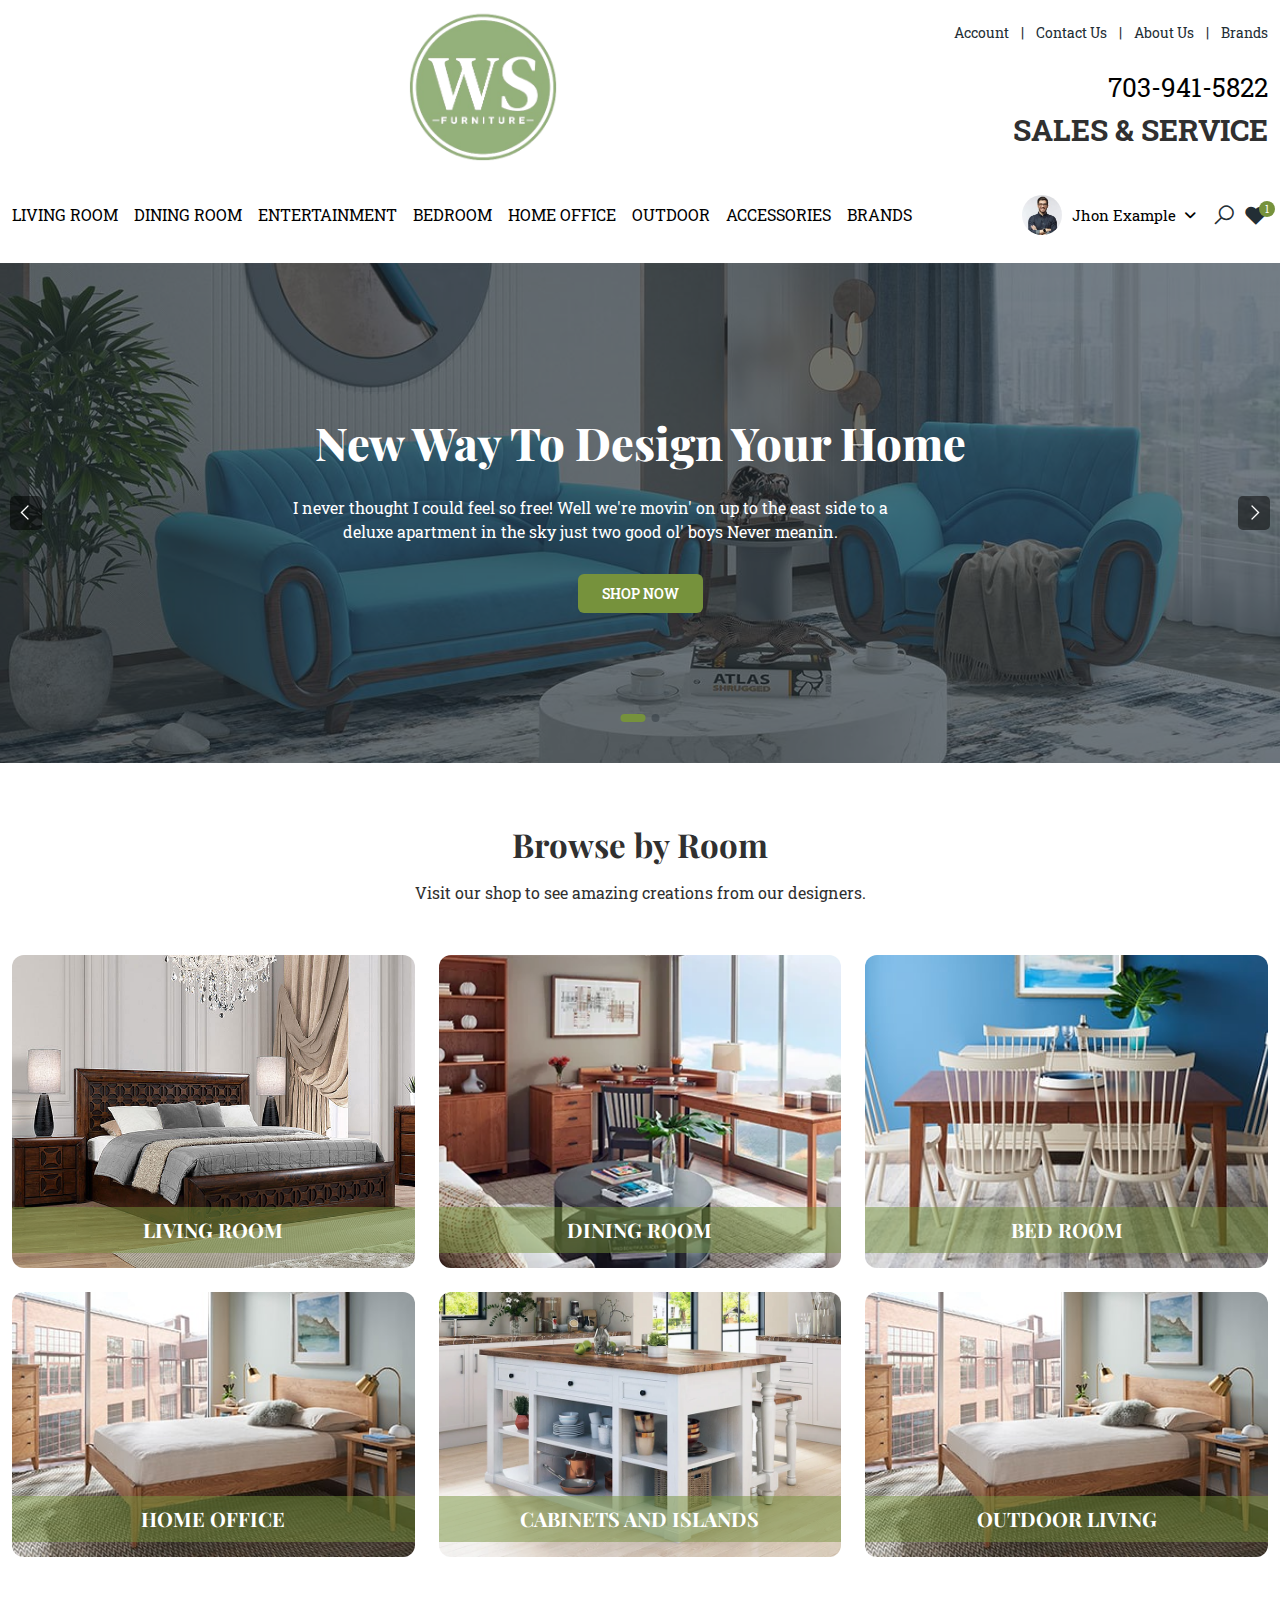
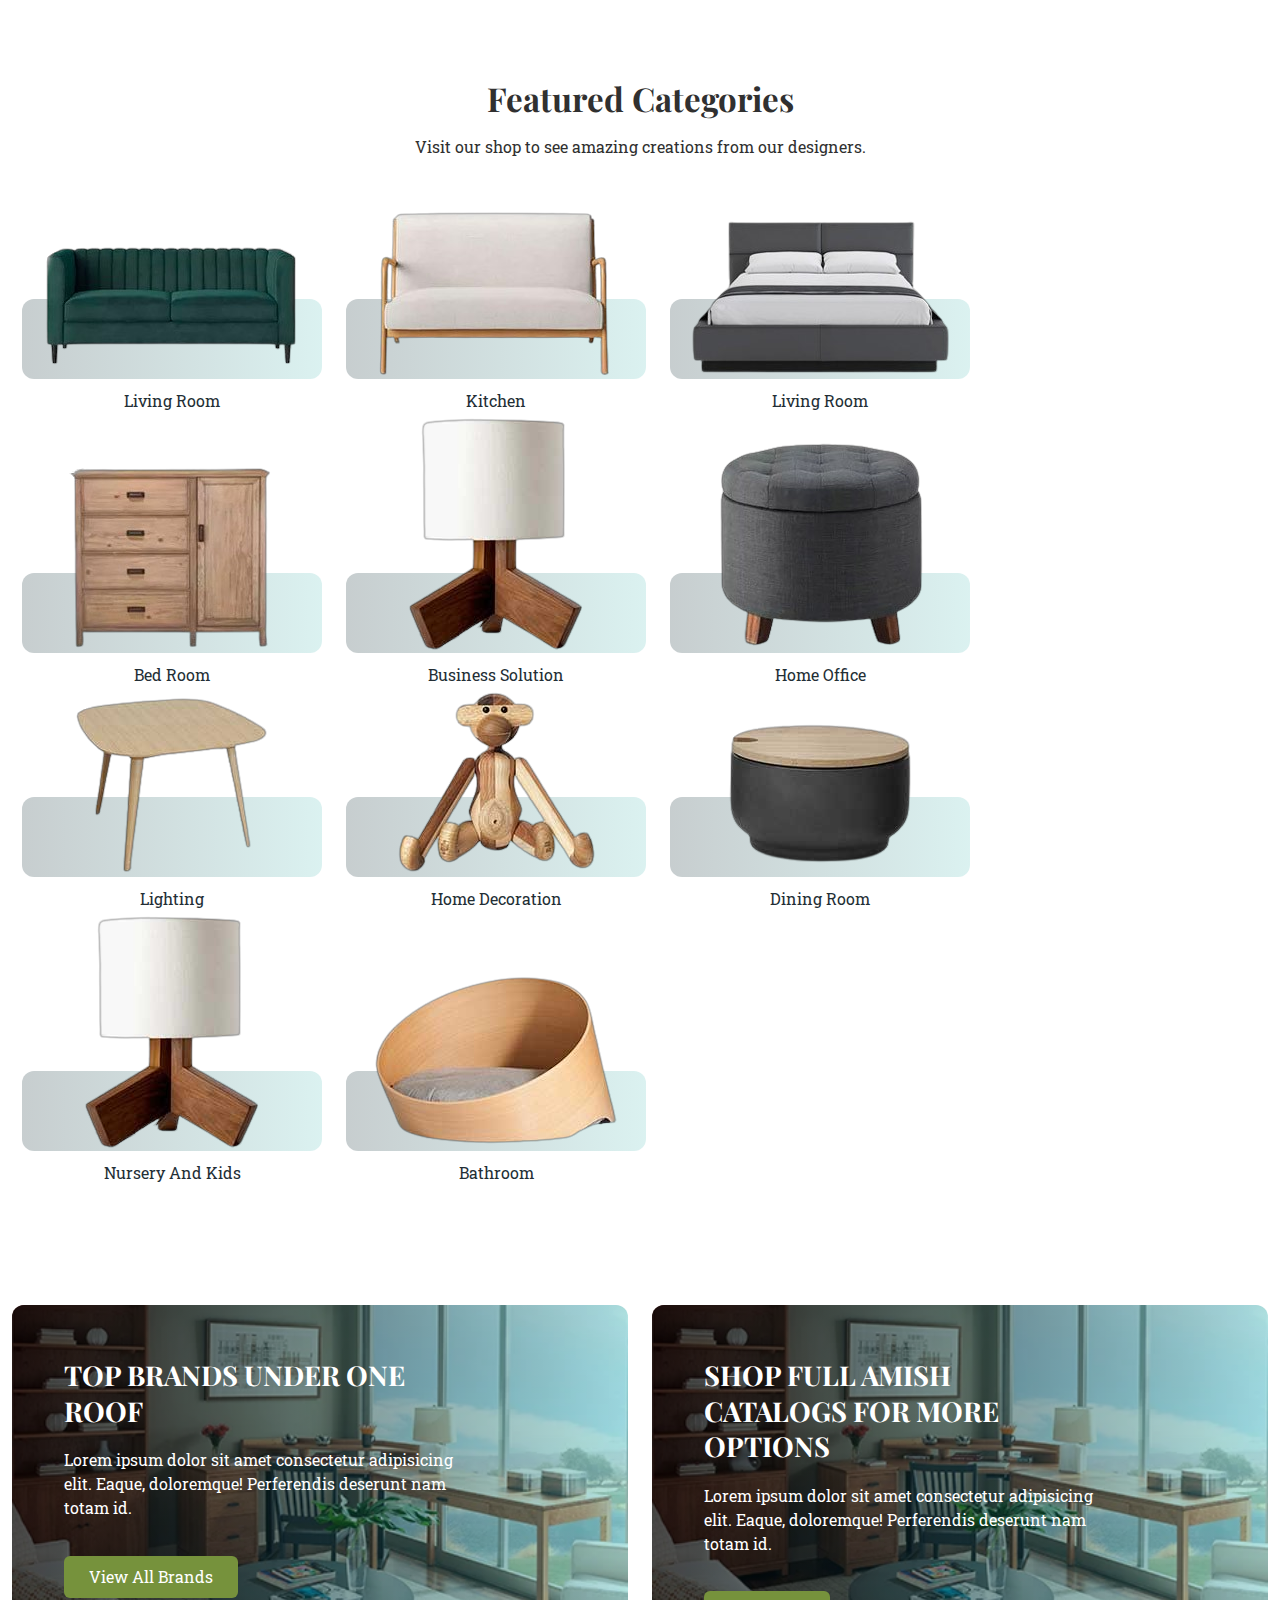
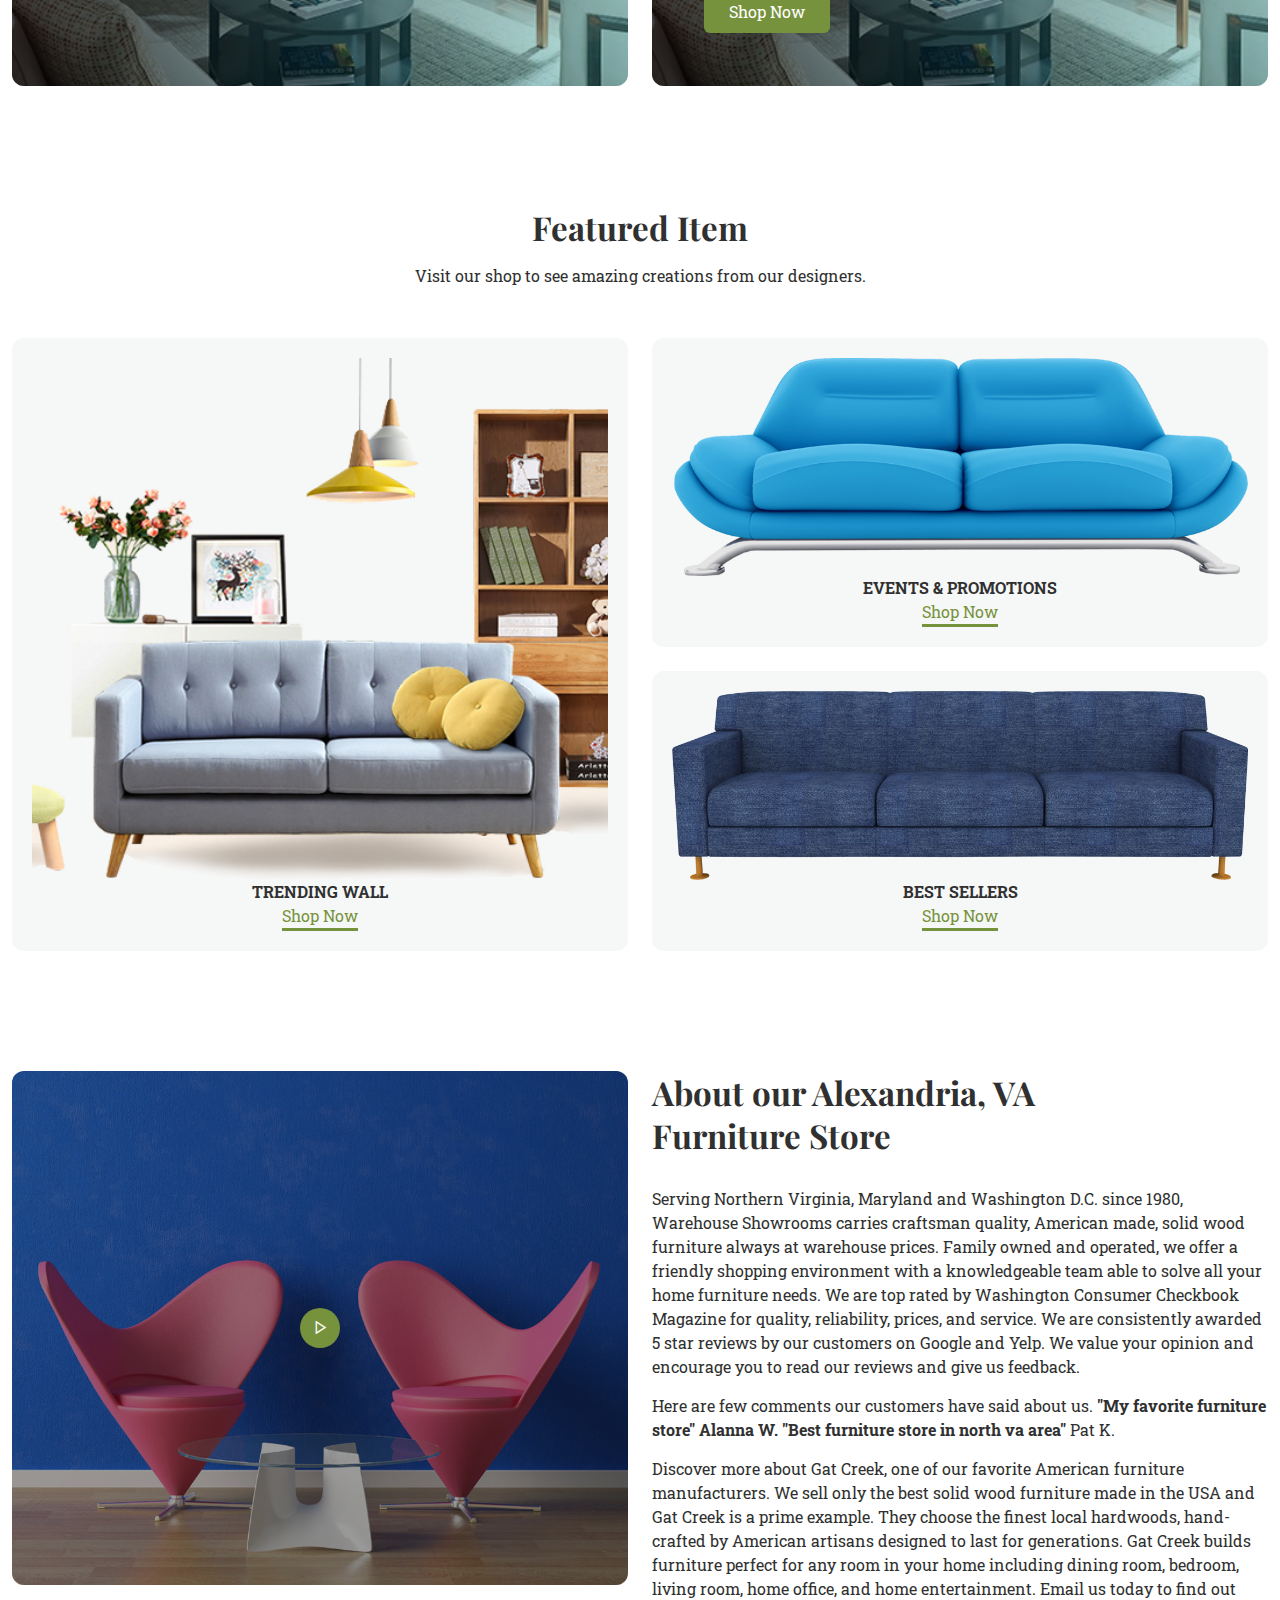
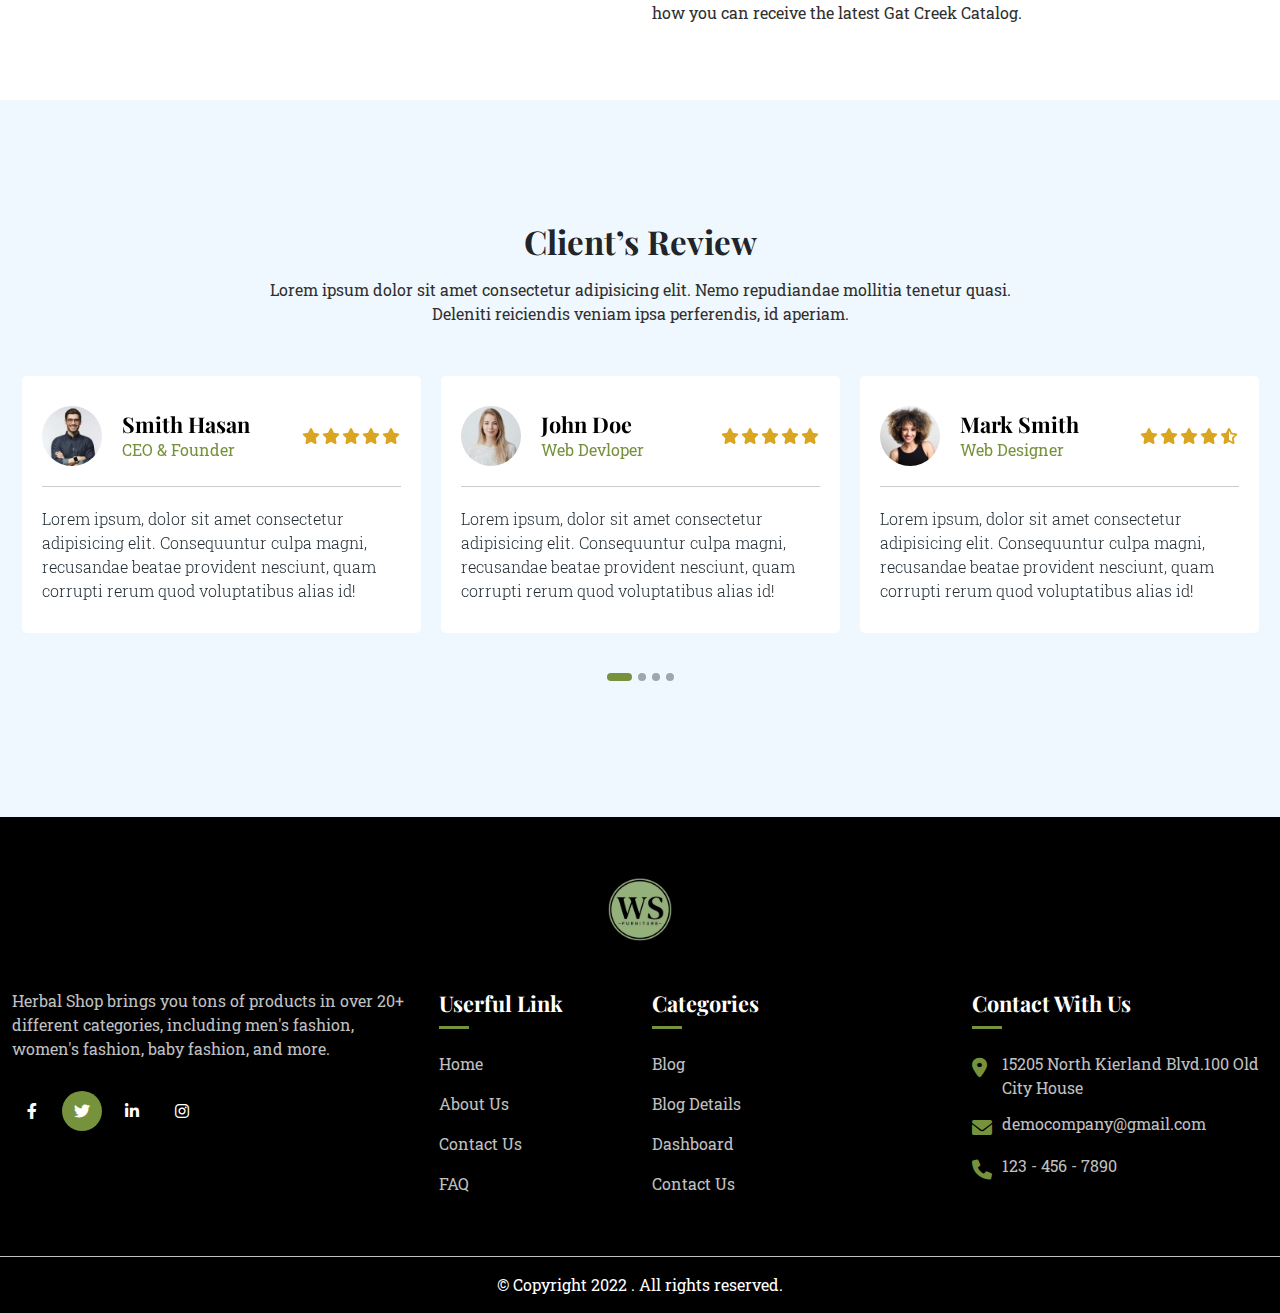
==== commit 80f85e06: "home done" ====
--- a/index.html
+++ b/index.html
@@ -21,6 +21,7 @@
     <link rel="stylesheet" href="assets/css/line-awesome.min.css">
     <!-- Odometer -->
     <link rel="stylesheet" href="assets/css/magnificpopup.css">
+    <link rel="stylesheet" href="https://cdnjs.cloudflare.com/ajax/libs/animate.css/3.5.2/animate.min.css">
     <!-- Main css -->
     <link rel="stylesheet" href="assets/css/main.css">
 </head>
@@ -37,49 +38,36 @@
     <div class="header-top">
         <div class="container">
             <div class="top-header-wrapper d-flex flex-wrap justify-content-between align-items-center">
-                <div class="user-info">
-                    <button class="user-info__button flex-align">
-                        <span class="user-info__thumb">
-                            <img src="assets/images/testimonial/P01-150x150.jpg" class="fit-image" alt="">
-                        </span>
-                        <p class="user-info__name">Jhon Example</p>
-                    </button>
-                    <ul class="user-info-dropdown">
-                        <li class="user-info-dropdown__item"><a class="user-info-dropdown__link" href="#">
-                                <span class="icon"><i class="far fa-user-circle"></i></span>
-                                <span class="text">My Profile</span>
-                            </a></li>
-                        <li class="user-info-dropdown__item"><a class="user-info-dropdown__link" href="#">
-                                <span class="icon"><i class="fas fa-cog"></i></span>
-                                <span class="text">Settings</span>
-                            </a></li>
-                        <li class="user-info-dropdown__item"><a class="user-info-dropdown__link" href="#">
-                                <span class="icon"><i class="fas fa-sign-out-alt"></i></span>
-                                <span class="text">Log Out</span>
-                            </a></li>
-                    </ul>
-                </div>
+                <div></div>
                 <a class="navbar-brand logo" href="index.html">
                     <img src="assets/images/logo/logo.png" alt="">
                 </a>
-
                 <div class="header-top__right">
-                    <div class="header-search">
-                        <span class="icon search-button"><i class="las la-search"></i></span>
-
-                        <div class="header-search__wrapper">
-                            <form action="" class="search_inner">
-                                <input type="text" class="form--control" placeholder="Search here ...">
-                                <button class="search_inner__button" type="submit"><i
-                                        class="las la-search"></i></button>
-                            </form>
-                        </div>
-                    </div>
-
-                    <a href="" class="wishlist">
-                        <span class="wishlist__count">1</span>
-                        <span class="icon"><i class="las la-heart"></i></span>
-                    </a>
+                    <div class="top_nav">
+                        <ul>
+                            <li>
+                                <a href="">Account</a>
+                            </li>
+                            <li><span>|</span></li>
+                            <li>
+                                <a href="">Contact Us</a>
+                            </li>
+                            <li><span>|</span></li>
+                            <li>
+                                <a href="">About Us</a>
+                            </li>
+                            <li><span>|</span></li>
+                            <li>
+                                <a href="">Brands</a>
+                            </li>
+                        </ul>
+                    </div>
+                    <div class="top-contact">
+                        <ul>
+                            <li><a href="">703-941-5822</a></li>
+                            <li><strong>SALES & SERVICE</strong></li>
+                        </ul>
+                    </div>
                 </div>
             </div>
         </div>
@@ -87,79 +75,87 @@
     <!-- header nav -->
     <header class="header" id="header">
         <div class="container">
-            <nav class="navbar navbar-expand-lg">
-
-                <div class="header-toggle">
+            <nav class="navbar">
+                <div class="header-toggle d-xl-none">
                     <span class="icon"><i class="las la-bars"></i></span>
                 </div>
-                <div class="collapse navbar-collapse">
-                    <ul class="navbar-nav nav-menu m-auto align-items-lg-center">
-                        <li class="nav-item">
-                            <a class="nav-link" aria-current="page" href="about.html">Shop</a>
+
+                <nav class="header_nav">
+                    <div class="cross_btn d-xl-none"><i class="fas fa-times"></i></div>
+                    <ul class="header_nav_list">
+                        <li>
+                            <a href="">LIVING ROOM</a>
                         </li>
-                        <li class="nav-item">
-                            <a class="nav-link" aria-current="page" href="index.html">Customize</a>
+                        <li>
+                            <a href="">DINING ROOM</a>
                         </li>
-                        <li class="nav-item">
-                            <a class="nav-link" href="#">Learn</a>
+                        <li>
+                            <a href="">ENTERTAINMENT</a>
                         </li>
-                        <li class="nav-item">
-                            <a class="nav-link" href="#">
-                                Specials</a>
+                        <li>
+                            <a href="">BEDROOM</a>
                         </li>
-                        <li class="nav-item">
-                            <a class="nav-link" href="#">Ask A Question</a>
+                        <li>
+                            <a href="">HOME OFFICE</a>
+                        </li>
+                        <li>
+                            <a href="">OUTDOOR</a>
+                        </li>
+                        <li>
+                            <a href="">ACCESSORIES</a>
+                        </li>
+                        <li>
+                            <a href="">BRANDS</a>
                         </li>
                     </ul>
-                </div>
-
-                <div class="header-contact-button">
-                    <a href="#" class="btn btn--base btn--sm">Get Quote <span class="icon"><i
-                                class="las la-arrow-right"></i></span></a>
+                </nav>
+
+                <div class="header-contact">
+                    <div class="user-info">
+                        <button class="user-info__button flex-align">
+                            <span class="user-info__thumb">
+                                <img src="assets/images/testimonial/P01-150x150.jpg" class="fit-image" alt="">
+                            </span>
+                            <p class="user-info__name">Jhon Example</p>
+                        </button>
+                        <ul class="user-info-dropdown">
+                            <li class="user-info-dropdown__item"><a class="user-info-dropdown__link" href="#">
+                                    <span class="icon"><i class="far fa-user-circle"></i></span>
+                                    <span class="text">My Profile</span>
+                                </a></li>
+                            <li class="user-info-dropdown__item"><a class="user-info-dropdown__link" href="#">
+                                    <span class="icon"><i class="fas fa-cog"></i></span>
+                                    <span class="text">Settings</span>
+                                </a></li>
+                            <li class="user-info-dropdown__item"><a class="user-info-dropdown__link" href="#">
+                                    <span class="icon"><i class="fas fa-sign-out-alt"></i></span>
+                                    <span class="text">Log Out</span>
+                                </a></li>
+                        </ul>
+                    </div>
+
+                    <div class="flex-align gap-2">
+                        <div class="header-search">
+                            <span class="icon search-button"><i class="las la-search"></i></span>
+
+                            <div class="header-search__wrapper">
+                                <form action="" class="search_inner">
+                                    <input type="text" class="form--control" placeholder="Search here ...">
+                                    <button class="search_inner__button" type="submit"><i
+                                            class="las la-search"></i></button>
+                                </form>
+                            </div>
+                        </div>
+
+                        <a href="" class="wishlist">
+                            <span class="wishlist__count">1</span>
+                            <span class="icon"><i class="las la-heart"></i></span>
+                        </a>
+                    </div>
                 </div>
             </nav>
         </div>
     </header>
-
-    <div class="header-category">
-        <div class="container">
-            <ul class="header-category__list">
-                <li>
-                    <a href="">BEDROOM</a>
-                </li>
-                <li>
-                    <a href="">DINING</a>
-                </li>
-                <li>
-                    <a href="">ROOM</a>
-                </li>
-                <li>
-                    <a href="">LIVING</a>
-                </li>
-                <li>
-                    <a href="">HOME</a>
-                </li>
-                <li>
-                    <a href="">OFFICE</a>
-                </li>
-                <li>
-                    <a href="">UPHOLSTERY</a>
-                </li>
-                <li>
-                    <a href="">LEATHER</a>
-                </li>
-                <li>
-                    <a href="">RECLINERS</a>
-                </li>
-                <li>
-                    <a href="">ENTERTAINMENT</a>
-                </li>
-                <li>
-                    <a href="">OUTDOOR</a>
-                </li>
-            </ul>
-        </div>
-    </div>
 
     <!-- banner section -->
     <div class="banner-section">
@@ -167,8 +163,9 @@
             <!-- slider item -->
             <div class="slider-item">
                 <div class="container">
-                    <div class="slider-content">
-                        <h1 class="slider-item__title">New Way To Design Your Home</h1>
+                    <div class="slider-content" data-animation-in="zoomIn">
+                        <h1 class="slider-item__title">New Way To Design
+                            Your Home</h1>
                         <p class="slider-item__desc">I never thought I could feel so free! Well we're movin' on up
                             to
                             the east side to a
@@ -181,7 +178,7 @@
             <!-- slider item -->
             <div class="slider-item slider-item-two">
                 <div class="container">
-                    <div class="slider-content">
+                    <div class="slider-content" data-animation-in="zoomIn">
                         <h1 class="slider-item__title">New Way To Design Your Home</h1>
                         <p class="slider-item__desc">I never thought I could feel so free! Well we're movin' on up
                             to
@@ -695,6 +692,7 @@
     <script src="assets/js/magnific.min.js"></script>
     <!-- Viewport js -->
     <script src="assets/js/viewport.jquery.js"></script>
+    <script src="https://alexandrebuffet.fr/codepen/slider/slick-animation.min.js"></script>
     <!-- main js -->
     <script src="assets/js/main.js"></script>
 </body>
--- a/assets/css/main.css
+++ b/assets/css/main.css
@@ -1 +1 @@
-@import"https://fonts.googleapis.com/css2?family=Playfair+Display:wght@400;500;600;700;800;900&family=Roboto+Slab:wght@100;200;300;400;500;600;700;800&display=swap";:root{--heading-font: "Playfair Display", serif;--body-font: "Roboto Slab", serif;--white: #FFFFFF;--light: #303030;--black: #000;--heading-color: var(--base-two);--body-color: var(--light);--border-color: 0 0% 88%;--section-bg: 208 100% 97%;--header-box-shadow: 0px -1px 15px 3px hsl(var(--black) /.3);--mobile-box-shadow: 0px -1px 5px 0px hsl(var(--black) /.92);--box-shadow: 0px 2px 15px hsl(var(--black) /.05);--base: rgb(118, 146, 60);--base-two: rgb(32 58 64);--dark: #232e35}*{margin:0;padding:0;box-sizing:border-box}body{font-family:var(--body-font);color:var(--body-color);word-break:break-word;background-color:var(--white);min-height:100vh;display:flex;flex-direction:column}p{font-weight:400;margin:0}span{display:inline-block}h1,h2,h3,h4,h5,h6{margin:0 0 20px 0;font-family:var(--heading-font);color:hsl(var(--heading-color));line-height:1.3;font-weight:700}@media screen and (max-width: 767px){h1,h2,h3,h4,h5,h6{margin:0 0 15px 0}}h1{font-size:clamp(1.75rem,.1327rem + 3.3694vw,3.5rem)}h2{font-size:clamp(1.5rem,.3542rem + 2.6474vw,3rem)}h3{font-size:clamp(1.375rem,.3353rem + 2.1661vw,2.5rem)}h4{font-size:clamp(1.25rem,.5569rem + 1.444vw,2rem)}h5{font-size:clamp(1.125rem,.7784rem + .722vw,1.5rem)}h6{font-size:clamp(1rem,.769rem + .4813vw,1.25rem)}h1>a,h2>a,h3>a,h4>a,h5>a,h6>a{font-weight:inherit;font-size:inherit;color:inherit;transition:.2s linear;line-height:1.3}a{display:inline-block;transition:.2s linear;text-decoration:none;color:var(--base)}a:hover{color:var(--base)}img{max-width:100%;height:auto}select{cursor:pointer}ul,ol{padding:0;margin:0;list-style:none}button{border:0;background-color:rgba(0,0,0,0)}button:focus{outline:none;box-shadow:none}.form-select:focus{outline:0;box-shadow:none}@media screen and (min-width: 425px)and (max-width: 575px){.col-xsm-6{width:50%}}.section-bg{background-color:hsl(var(--section-bg))}.container{max-width:1320px;width:100%}.bg-img{background-size:cover !important;background-repeat:no-repeat !important;background-position:center center !important;width:100%;height:100%}.scroll-hide{position:absolute;overflow-y:hidden;padding-right:17px;top:0;left:0;width:100%}@media screen and (max-width: 991px){.scroll-hide{padding-right:0}}.scroll-hide-sm{position:absolute;overflow-y:hidden;top:0;left:0;width:calc(100% - 0px)}.body-overlay{position:fixed;width:100%;height:100%;content:"";left:0;top:0;background-color:hsl(var(--black)/0.6);z-index:99;transition:.2s linear;visibility:hidden;opacity:0}.body-overlay.show-overlay{visibility:visible;opacity:1}.sidebar-overlay{position:fixed;width:100%;height:100%;content:"";left:0;top:0;background-color:hsl(var(--black)/0.6);z-index:99;transition:.2s linear;visibility:hidden;opacity:0}.sidebar-overlay.show{visibility:visible;opacity:1;z-index:999}.fit-image{width:100%;height:100%;-o-object-fit:cover;object-fit:cover}.flex-wrap,.form--radio,.form--check{display:flex;flex-wrap:wrap}.flex-align,.action-buttons{display:flex;flex-wrap:wrap;align-items:center}.flex-center{display:flex;flex-wrap:wrap;justify-content:center;align-items:center}.flex-between{display:flex;flex-wrap:wrap;justify-content:space-between;align-items:center}.pa-extend,.dashboard .sidebar-submenu-list__link::before,.alert__link::before{position:absolute;content:""}.top-center-extend,.dashboard .sidebar-submenu-list__link::before,.custom--accordion .accordion-button[aria-expanded=true]::after,.custom--accordion .accordion-button[aria-expanded=false]::after{top:50%;transform:translateY(-50%)}.left-center-extend{left:50%;transform:translateX(-50%)}.top-left-center-extend{top:50%;left:50%;transform:translate(-50%, -50%)}.fs-10{font-size:.625rem}.fs-11,.form--check .form-check-input:checked::before{font-size:.6875rem}.fs-12,.badge{font-size:.75rem}.fs-13,.dashboard .sidebar-menu-list__item.has-dropdown>a:after,.dashboard .sidebar-menu .menu-title,.table tbody tr td,.customer__name{font-size:.8125rem}.form--control::-moz-placeholder{font-size:.875rem}.fs-14,.dashboard .dashboard-widget__text,.comment-list__reply-icon,.user-info__button::before,.table tbody tr td:first-child,.table thead tr th,.form--radio .form-check-label,.form--check .form-check-label,.form--control::placeholder{font-size:.875rem}.fs-15,.dashboard .sidebar-submenu-list__link .icon,.dashboard .sidebar-submenu-list__link,.dashboard .sidebar-menu-list__link .icon,.dashboard .sidebar-menu-list__link,.comment-list__time-icon,.language-box .select,.user-info__name,.user-info .user-info-dropdown__link,.table tbody tr td::before,.form--label,.btn--icon{font-size:.9375rem}.fs-16,.dashboard .dashboard-header .bd-btn,.latest-blog__title a,.breadcrumb__item,.login-registration-list__icon,.alert__title,.btn,p{font-size:1rem}@media screen and (max-width: 1199px){.fs-16,.dashboard .dashboard-header .bd-btn,.latest-blog__title a,.breadcrumb__item,.login-registration-list__icon,.alert__title,.btn,p{font-size:.9375rem}}.fs-17{font-size:1.0625rem}@media screen and (max-width: 1199px){.fs-17{font-size:1rem}}@media screen and (max-width: 767px){.fs-17{font-size:.9375rem}}.fs-18,.user-profile-info__icon,.custom--accordion .accordion-button{font-size:1.125rem}@media screen and (max-width: 1399px){.fs-18,.user-profile-info__icon,.custom--accordion .accordion-button{font-size:1.0625rem}}@media screen and (max-width: 767px){.fs-18,.user-profile-info__icon,.custom--accordion .accordion-button{font-size:1rem}}.fs-20{font-size:1.25rem}@media screen and (max-width: 1399px){.fs-20{font-size:1.125rem}}@media screen and (max-width: 767px){.fs-20{font-size:1.0625rem}}.section-heading{text-align:center;margin-bottom:50px}@media screen and (max-width: 1199px){.section-heading{margin-bottom:40px}}@media screen and (max-width: 991px){.section-heading{margin-bottom:30px}}.section-heading__title{position:relative;font-weight:700;margin-bottom:15px}.section-heading__desc{max-width:750px;margin-left:auto;margin-right:auto}.section-heading.style-left{text-align:left}.section-heading.style-left .section-heading__title::before{left:0;transform:translateX(0)}.section-heading.style-left .section-heading__desc{margin-left:0}.bg--base{background-color:var(--base) !important}.bg--primary{background-color:hsl(var(--primary)) !important}.bg--secondary{background-color:hsl(var(--secondary)) !important}.bg--success{background-color:hsl(var(--success)) !important}.bg--danger{background-color:hsl(var(--danger)) !important}.bg--warning{background-color:hsl(var(--warning)) !important}.bg--info{background-color:hsl(var(--info)) !important}.bg--dark{background-color:hsl(var(--dark)) !important}.text--base{color:var(--base) !important}.text--primary{color:hsl(var(--primary)) !important}.text--secondary{color:hsl(var(--secondary)) !important}.text--success{color:hsl(var(--success)) !important}.text--danger{color:hsl(var(--danger)) !important}.text--warning{color:hsl(var(--warning)) !important}.text--info{color:hsl(var(--info)) !important}.text--dark{color:hsl(var(--dark)) !important}.my-120{margin-top:60px;margin-bottom:60px}@media(min-width: 576px){.my-120{margin-top:80px;margin-bottom:80px}}@media(min-width: 992px){.my-120{margin-top:120px;margin-bottom:120px}}.mt-120{margin-top:60px}@media(min-width: 576px){.mt-120{margin-top:80px}}@media(min-width: 992px){.mt-120{margin-top:120px}}.mb-120{margin-bottom:60px}@media(min-width: 576px){.mb-120{margin-bottom:80px}}@media(min-width: 992px){.mb-120{margin-bottom:120px}}.my-60{margin-top:30px;margin-bottom:30px}@media(min-width: 576px){.my-60{margin-top:40px;margin-bottom:40px}}@media(min-width: 992px){.my-60{margin-top:60px;margin-bottom:60px}}.mt-60{margin-top:30px}@media(min-width: 576px){.mt-60{margin-top:40px}}@media(min-width: 992px){.mt-60{margin-top:60px}}.mb-60{margin-bottom:30px}@media(min-width: 576px){.mb-60{margin-bottom:40px}}@media(min-width: 992px){.mb-60{margin-bottom:60px}}.py-120{padding-top:60px;padding-bottom:60px}@media(min-width: 576px){.py-120{padding-top:80px;padding-bottom:80px}}@media(min-width: 992px){.py-120{padding-top:120px;padding-bottom:120px}}.pt-120{padding-top:60px}@media(min-width: 576px){.pt-120{padding-top:80px}}@media(min-width: 992px){.pt-120{padding-top:120px}}.pb-120{padding-bottom:60px}@media(min-width: 576px){.pb-120{padding-bottom:80px}}@media(min-width: 992px){.pb-120{padding-bottom:120px}}.py-60{padding-top:30px;padding-bottom:30px}@media(min-width: 576px){.py-60{padding-top:40px;padding-bottom:40px}}@media(min-width: 992px){.py-60{padding-top:60px;padding-bottom:60px}}.pt-60{padding-top:30px}@media(min-width: 576px){.pt-60{padding-top:40px}}@media(min-width: 992px){.pt-60{padding-top:60px}}.pb-60{padding-bottom:30px}@media(min-width: 576px){.pb-60{padding-bottom:40px}}@media(min-width: 992px){.pb-60{padding-bottom:60px}}.border--base{border-color:var(--base) !important}.border--primary{border-color:hsl(var(--primary)) !important}.border--secondary{border-color:hsl(var(--secondary)) !important}.border--success{border-color:hsl(var(--success)) !important}.border--danger{border-color:hsl(var(--danger)) !important}.border--warning{border-color:hsl(var(--warning)) !important}.border--info{border-color:hsl(var(--info)) !important}.border--dark{border-color:hsl(var(--dark)) !important}.custom--accordion .accordion-item{border:1px solid hsl(var(--black)/0.09);background-color:rgba(0,0,0,0) !important;border-radius:5px;overflow:hidden}.custom--accordion .accordion-item:not(:last-child){margin-bottom:20px}.custom--accordion .accordion-header{line-height:1}.custom--accordion .accordion-body{padding:20px;background-color:hsl(var(--section-bg))}.custom--accordion .accordion-body .text{max-width:60%}@media screen and (max-width: 575px){.custom--accordion .accordion-body .text{max-width:100%}}.custom--accordion:first-of-type .accordion-button.collapsed{border-radius:5px}.custom--accordion:last-of-type .accordion-button.collapsed{border-radius:5px}.custom--accordion .accordion-button{background-color:hsl(var(--section-bg));color:var(--heading-color);padding:15px}@media screen and (max-width: 575px){.custom--accordion .accordion-button{padding:13px;padding-right:30px}}.custom--accordion .accordion-button::after{background-image:none}.custom--accordion .accordion-button:focus{box-shadow:none}.custom--accordion .accordion-button:not(.collapsed){color:var(--white);background-color:hsl(var(--black)) !important;box-shadow:none}.custom--accordion .accordion-button:not(.collapsed)::after{background-image:none;color:hsl(var(--base))}.custom--accordion .accordion-button[aria-expanded=true]::after,.custom--accordion .accordion-button[aria-expanded=false]::after{font-family:"Line Awesome Free";font-weight:900;content:"";display:inline-block;position:absolute;right:15px;height:unset}.custom--accordion .accordion-button[aria-expanded=false]::after{content:"";color:var(--body-color)}.btn-check:checked+.btn,.btn.active,.btn.show,.btn:first-child:active,:not(.btn-check)+.btn:active{color:none;background-color:none;border-color:none}.pill{border-radius:40px !important}.btn{color:var(--white) !important;font-weight:500;padding:16px 29px;border-radius:5px;position:relative;z-index:1;border:1px solid rgba(0,0,0,0);font-family:var(--body-font);line-height:1;transition:all linear .3s}@media screen and (max-width: 767px){.btn{padding:14px 25px;font-size:.875rem}}.btn:hover,.btn:focus,.btn:focus-visible{box-shadow:none !important}.btn--lg{padding:20px 35px}@media screen and (max-width: 991px){.btn--lg{padding:18px 30px}}@media screen and (max-width: 767px){.btn--lg{padding:16px 25px}}.btn--sm{padding:12px 16px;font-size:.9375rem}@media screen and (max-width: 767px){.btn--sm{padding:8px 12px}}.btn--icon{width:35px;height:35px;line-height:35px;padding:0}.btn .icon{margin-left:5px}.btn--base{background-color:var(--base) !important}.btn--base:hover,.btn--base:focus .btn--base:focus-visible{background-color:var(--dark) !important;border:1px solid var(--dark) !important}.btn-outline--base{background-color:rgba(0,0,0,0) !important;border:1px solid var(--base);color:var(--base) !important}.btn-outline--base:hover,.btn-outline--base:focus .btn-outline--base:focus-visible{background-color:var(--base) !important;color:var(--white) !important}.custom--card{border-radius:5px;box-shadow:var(--box-shadow);background-color:var(--white);border:rgba(0,0,0,0)}.custom--card .card-header{padding:12px 24px;background-color:rgba(0,0,0,0);border-bottom:1px solid hsl(var(--black)/0.1)}.custom--card .card-header .title{margin-bottom:0}.custom--card .card-body{background-color:var(--white);padding:24px;border-radius:5px}.custom--card .card-footer{padding:12px 24px;background-color:rgba(0,0,0,0);border-top:1px solid hsl(var(--black)/0.1)}.form--label{margin-bottom:6px;color:hsl(var(--black)/0.6);font-weight:500}.form-group{margin-bottom:1rem}.select{color:var(--black)}.select:focus{border-color:var(--base);color:var(--black) !important}.select option{background-color:var(--black);color:var(--white)}.form--control{border-radius:5px;font-weight:400;outline:none;width:100%;padding:13px 24px;background-color:rgba(0,0,0,0) !important;border:1px solid var(--black);color:var(--black);line-height:1}.form--control::-moz-placeholder{color:hslvar(--black)}.form--control::placeholder{color:hslvar(--black)}.form--control:focus{border-color:var(--base);box-shadow:none}.form--control:disabled,.form--control[readonly]{background-color:var(--black);opacity:1;border:0}.form--control[type=password]{color:var(--black)}.form--control[type=password]:focus{color:var(--black)}.form--control[type=file]{line-height:50px;padding:0;position:relative}.form--control[type=file]::file-selector-button{border:1px solid var(--black);padding:4px 6px;border-radius:.2em;background-color:var(--base) !important;transition:.2s linear;line-height:25px;position:relative;margin-left:15px;color:hsl(var(--body-color)) !important}.form--control[type=file]::file-selector-button:hover{background-color:var(--base);border:1px solid hsl(var(--base));color:hsl(var(--black))}textarea.form--control{height:130px}input:-webkit-autofill,input:-webkit-autofill:hover,input:-webkit-autofill:focus,input:-webkit-autofill:active,textarea:-webkit-autofill,textarea:-webkit-autofill:hover,textarea:-webkit-autofill:focus,textarea:-webkit-autofill:active{-webkit-transition:background-color 5000s ease-in-out 0s;transition:background-color 5000s ease-in-out 0s}input:-webkit-autofill,textarea:-webkit-autofill,select:-webkit-autofill,textarea:-webkit-autofill,textarea:-webkit-autofill,textarea:-webkit-autofill{-webkit-box-shadow:0 0 0px 1000px rgba(0,0,0,0) inset;-webkit-text-fill-color:var(--white) !important;caret-color:var(--white)}.input--group{position:relative}input#your-password,input#confirm-password{padding-right:50px}.password-show-hide{position:absolute;right:20px;z-index:5;cursor:pointer;top:50%;transform:translateY(-50%);color:var(--black)}input::-webkit-outer-spin-button,input::-webkit-inner-spin-button{-webkit-appearance:none}input[type=number]{-moz-appearance:textfield}.form--check a{display:inline}.form--check .form-check-input{box-shadow:none;background-color:rgba(0,0,0,0);box-shadow:none !important;border:0;position:relative;border-radius:0px;width:16px;height:16px;border:1px solid hsl(var(--black)/0.2);cursor:pointer}.form--check .form-check-input:checked{background-color:var(--base) !important;border-color:var(--base) !important;box-shadow:none}.form--check .form-check-input:checked[type=checkbox]{background-image:none}.form--check .form-check-input:checked::before{position:absolute;content:"";font-family:"Font Awesome 5 Free";font-weight:900;color:var(--white);top:50%;left:50%;transform:translate(-50%, -50%)}.form--check .form-check-label{font-weight:600;width:calc(100% - 16px);padding-left:12px;cursor:pointer}@media screen and (max-width: 424px){.form--check label{font-size:.9375rem}}@media screen and (max-width: 424px){.form--check a{font-size:.9375rem}}.form--radio .form-check-input{box-shadow:none;border:1px solid var(--black);position:relative;background-color:rgba(0,0,0,0);cursor:pointer;width:16px;height:16px}.form--radio .form-check-input:active{filter:brightness(100%)}.form--radio .form-check-input:checked{background-color:rgba(0,0,0,0);border-color:var(--base)}.form--radio .form-check-input:checked[type=radio]{background-image:none}.form--radio .form-check-input:checked::before{position:absolute;content:"";top:50%;left:50%;transform:translate(-50%, -50%);width:7px;height:7px;background-color:var(--base);border-radius:50%;z-index:999}.form--radio .form-check-label{font-weight:600;width:calc(100% - 16px);padding-left:12px;cursor:pointer}.form--switch .form-check-input{border-radius:3px;background-image:none;position:relative;box-shadow:none;border:0;background-color:--black !important;padding:10px !important;margin-left:0;margin-bottom:5px;border-radius:40px;width:70px;height:38px;cursor:pointer}.form--switch .form-check-input:focus{border-radius:40px;background-image:none;position:relative;box-shadow:none;border:0}.form--switch .form-check-input::before{position:absolute;content:"";width:28px;height:28px;background-color:var(--white);top:50%;transform:translateY(-50%);border-radius:2px;left:5px;border-radius:50%;transition:.2s linear}.form--switch .form-check-input:checked{background-color:var(--base) !important}.form--switch .form-check-input:checked::before{left:calc(100% - 33px);background-color:var(--white) !important}.form--switch .form-check-input:checked[type=checkbox]{background-image:none}.form--switch .form-check-label{width:calc(100% - 14px);padding-left:5px;cursor:pointer}.custom--modal.modal{background-color:hsl(var(--black)/0.45)}.custom--modal .modal-header,.custom--modal .modal-footer{border-bottom:1px solid hsl(var(--border-color));padding:16px}.custom--modal .modal-content{background-color:var(--white);border-radius:10px !important}.custom--modal .btn-close{transition:.2s linear}.custom--modal .btn-close:focus{box-shadow:none}.custom--modal .btn-close:hover{background-color:hsl(var(--black)/0.08);border-radius:50%}.custom--modal .modal-body{padding:16px;background-size:10px}.custom--modal .modal-icon i{font-size:2rem;color:hsl(var(--base));border:3px solid hsl(var(--base));width:50px;height:50px;display:flex;justify-content:center;align-items:center;border-radius:50%}.custom--modal .modal-footer{border-top:1px solid hsl(var(--border-color))}.pagination{flex-wrap:wrap;justify-content:center;margin-top:56px}@media screen and (max-width: 1199px){.pagination{margin-top:48px}}@media screen and (max-width: 991px){.pagination{margin-top:40px}}@media screen and (max-width: 767px){.pagination{margin-top:32px}}.pagination .page-item.active .page-link{background-color:var(--base);color:var(--white);border-color:var(--base)}.pagination .page-item .page-link{border:1px solid hsl(var(--black)/0.15);margin:0 5px;border-radius:50%;height:40px;width:40px;display:flex;justify-content:center;align-items:center;background-color:rgba(0,0,0,0);font-weight:500;padding:0;color:var(--body-color)}.pagination .page-item .page-link:hover{background-color:var(--base);color:var(--white);border-color:var(--base)}.pagination .page-item .page-link:focus{box-shadow:none}@media screen and (max-width: 374px){.customer{display:block;text-align:left}}.customer__thumb{width:35px;height:35px;border-radius:50%;overflow:hidden}@media screen and (max-width: 374px){.customer__thumb{margin-left:auto}}.customer__content{width:calc(100% - 35px);padding-left:15px;text-align:left}@media screen and (max-width: 424px){.customer__content{padding-left:8px}}@media screen and (max-width: 374px){.customer__content{width:100%;padding-left:0px;padding-top:5px}}.customer__name{margin-bottom:0;color:hsl(var(--black)/0.7)}.action-buttons{gap:10px;justify-content:flex-end}.action-btn{width:35px;height:35px;border-radius:50%}.edit-btn{color:hsl(var(--info));background-color:hsl(var(--info)/0.08)}.delete-btn{color:hsl(var(--danger));background-color:hsl(var(--danger)/0.08)}.table{margin:0;border-collapse:collapse;border-collapse:separate;border-spacing:0px 0px}.table thead tr th{background-color:var(--white);text-align:center;padding:15px 20px;color:hsl(var(--black)/0.7);font-family:var(--heading-font);font-weight:600;border-bottom:0;max-width:170px;border:1px solid hsl(var(--black)/0.08);background-color:hsl(var(--base)/0.03)}.table thead tr th:not(:first-child){border-left:0}.table thead tr th:first-child{text-align:left;border-radius:6px 0 0 0}.table thead tr th:last-child{border-radius:0 6px 0 0;text-align:right}.table thead tr th:nth-child(2){text-align:left}.table tbody{border:0 !important;background-color:var(--white)}.table tbody tr{border-bottom:1px solid hsl(var(--black)/0.08)}.table tbody tr:last-child{border-bottom:0}.table tbody tr:last-child td{border-bottom:1px solid hsl(var(--black)/0.08)}.table tbody tr:last-child td:first-child{border-radius:0px 0 0 6px}.table tbody tr:last-child td:last-child{border-radius:0 0px 6px 0}.table tbody tr td{text-align:center;vertical-align:middle;padding:10px 15px;border-width:1px;border:0;font-family:var(--heading-font);color:hsl(var(--black)/0.7);font-weight:500;max-width:170px;border-bottom:1px solid hsl(var(--black)/0.08);border-right:1px solid hsl(var(--black)/0.08)}.table tbody tr td::before{content:attr(data-label);font-family:var(--heading-font);color:var(--black);font-weight:500;display:none;width:45% !important;text-align:left}.table tbody tr td:first-child{text-align:left;border-left:1px solid hsl(var(--black)/0.08)}.table tbody tr td:last-child{text-align:right;border-right:1px solid hsl(var(--black)/0.08)}@media screen and (max-width: 767px){.table--responsive--md thead{display:none}.table--responsive--md tbody tr{display:block}.table--responsive--md tbody tr:last-child td{border-bottom:0}.table--responsive--md tbody tr td{display:flex;align-items:center;justify-content:space-between;gap:15px;text-align:right;padding:10px 15px;border:none;border-bottom:1px solid hsl(var(--black)/0.8);max-width:unset}.table--responsive--md tbody tr td:last-child{border:none}.table--responsive--md tbody tr td:first-child{text-align:right;border-left:0}.table--responsive--md tbody tr td::before{display:block}}@media screen and (max-width: 767px){.table--responsive--md tbody tr td{border:0}}@media screen and (max-width: 991px){.table--responsive--lg thead{display:none}.table--responsive--lg tbody tr{display:block}.table--responsive--lg tbody tr:nth-child(even){background-color:hsl(var(--black)/0.02)}.table--responsive--lg tbody tr:last-child td{border-bottom:0}.table--responsive--lg tbody tr td{display:flex;align-items:center;justify-content:space-between;gap:15px;text-align:right;padding:10px 15px;border:none;border-bottom:1px solid hsl(var(--black)/0.08);max-width:unset}.table--responsive--lg tbody tr td:last-child{border:none}.table--responsive--lg tbody tr td:first-child{text-align:right;border-left:0}.table--responsive--lg tbody tr td::before{display:block}}@media screen and (max-width: 991px){.table--responsive--lg tbody tr td{border:none}}@media screen and (max-width: 1199px){.table--responsive--xl thead{display:none}.table--responsive--xl tbody tr{display:block}.table--responsive--xl tbody tr:nth-child(even){background-color:hsl(var(--black)/0.02)}.table--responsive--xl tbody tr td{display:flex;align-items:center;justify-content:space-between;gap:15px;text-align:right;padding:10px 15px;border:none;border-bottom:1px solid hsl(var(--black)/0.08);max-width:unset}.table--responsive--xl tbody tr td:last-child{border:none}.table--responsive--xl tbody tr td:first-child{text-align:right;border-left:0}.table--responsive--xl tbody tr td::before{display:block}}@media screen and (max-width: 1199px){.table--responsive--xl tbody tr td{border:0}}@media screen and (max-width: 1399px){.table--responsive--xxl thead{display:none}.table--responsive--xxl tbody tr{display:block}.table--responsive--xxl tbody tr:last-child td{border-bottom:0}.table--responsive--xxl tbody tr td{display:flex;align-items:center;justify-content:space-between;gap:15px;text-align:right;padding:10px 15px;border:none;border-bottom:1px solid hsl(var(--black)/0.08);max-width:unset}.table--responsive--xxl tbody tr td:last-child{border:none}.table--responsive--xxl tbody tr td:first-child{text-align:right;border-left:0}.table--responsive--xxl tbody tr td::before{display:block}}@media screen and (max-width: 1399px){.table--responsive--xxl tbody tr td{border:0}}.custom--tab{justify-content:center;border-radius:6px;margin-bottom:40px !important}.custom--tab .nav-item{border-bottom:0;padding:5px}.custom--tab .nav-item .nav-link{color:var(--white);padding:8px 25px !important;background-color:rgba(0,0,0,0) !important;border-radius:5px;transition:.4s;border:1px solid hsl(var(--black)/0.08) !important}@media screen and (max-width: 1199px){.custom--tab .nav-item .nav-link{padding:12px 15px !important}}.custom--tab .nav-item .nav-link.active{color:var(--white);background-color:hsl(var(--base-d-200)) !important;border:1px solid rgba(0,0,0,0) !important}.custom--tab .nav-item .nav-link.active:hover{color:var(--white)}.custom--tab .nav-item .nav-link:hover{color:hsl(var(--base))}.badge{border-radius:5px;padding:8px 10px;font-weight:500;position:relative;text-align:center}.badge--base{background-color:hsl(var(--base)/0.15) !important;color:var(--base) !important}.badge--primary{background-color:hsl(var(--primary)/0.15) !important;color:hsl(var(--primary)) !important}.badge--secondary{background-color:hsl(var(--secondary)/0.15) !important;color:hsl(var(--secondary)) !important}.badge--success{background-color:hsl(var(--success)/0.15) !important;color:hsl(var(--success)) !important}.badge--danger{background-color:hsl(var(--danger)/0.15) !important;color:hsl(var(--danger)) !important}.badge--warning{background-color:hsl(var(--warning)/0.15) !important;color:hsl(var(--warning)) !important}.badge--info{background-color:hsl(var(--info)/0.15) !important;color:hsl(var(--info)) !important}.badge--dark{background-color:hsl(var(--dark)/0.15) !important;color:hsl(var(--dark)) !important}.alert{margin-bottom:0;background-color:var(--white) !important;font-weight:400;padding:17px 24px;border-radius:5px}@media screen and (max-width: 991px){.alert{padding:16px}}@media screen and (max-width: 575px){.alert{padding:12px}}.alert__icon{font-size:1.5rem;line-height:1}.alert__content{width:calc(100% - 24px);padding-left:32px}@media screen and (max-width: 991px){.alert__content{padding-left:16px}}@media screen and (max-width: 575px){.alert__content{padding-left:0;width:100%;margin-top:6px}}.alert__title{color:hsl(var(--base-two)/0.8);font-weight:600;font-family:var(--heading-font);margin-bottom:6px}.alert__desc{color:hsl(var(--base-two)/0.5);display:block;line-height:1.375}@media screen and (max-width: 424px){.alert__desc{font-size:.8125rem}}.alert__link{position:relative}.alert__link:hover::before{visibility:visible;opacity:1;bottom:0}.alert__link::before{left:0;bottom:-5px;width:100%;height:1px;background-color:var(--base);visibility:hidden;opacity:0;transition:.2s ease-in-out}.alert--base{border-color:hsl(var(--base)/0.6)}.alert--base .alert__icon{color:hsl(var(--base))}.alert--primary{border-color:hsl(var(--primary)/0.6)}.alert--primary .alert__icon{color:hsl(var(--primary))}.alert--success{border-color:hsl(var(--success)/0.6)}.alert--success .alert__icon{color:hsl(var(--success))}.alert--info{border-color:hsl(var(--info)/0.6)}.alert--info .alert__icon{color:hsl(var(--info))}.alert--danger{border-color:hsl(var(--danger)/0.6)}.alert--danger .alert__icon{color:hsl(var(--danger))}.alert--warning{border-color:hsl(var(--warning)/0.6)}.alert--warning .alert__icon{color:hsl(var(--warning))}.alert--secondary{border-color:hsl(var(--secondary)/0.6)}.alert--secondary .alert__icon{color:hsl(var(--secondary))}.alert--dark{border-color:hsl(var(--dark)/0.6)}.alert--dark .alert__icon{color:hsl(var(--dark))}.preloader{position:fixed;z-index:999999;background-color:var(--black);width:100%;height:100%}.loader-p{border:0 solid rgba(0,0,0,0);border-radius:50%;width:150px;height:150px;position:absolute;top:calc(50vh - 75px);left:calc(50vw - 75px)}.loader-p:before,.loader-p:after{content:"";border:1em solid var(--base);border-radius:50%;width:inherit;height:inherit;position:absolute;top:0;left:0;animation:loader 2s linear infinite;opacity:0}.loader-p:before{animation-delay:.5s}@keyframes loader{0%{transform:scale(0);opacity:0}50%{opacity:1}100%{transform:scale(1);opacity:0}}.header-toggle .icon{font-size:28px;color:var(--dark);cursor:pointer}.navbar-brand{padding-top:0;padding-bottom:0}.navbar-brand.logo img{max-width:400px;max-height:60px}@media screen and (max-width: 991px){.navbar-brand.logo img{max-width:150px}}.header{position:relative;background-color:rgba(32,58,64,.05)}.header.fixed-header{background:linear-gradient(to left, rgb(244, 245, 245), rgb(233, 240, 243));position:sticky;transition:.3s linear;top:-1px;animation:slide-down .8s;width:100%;z-index:1024}@keyframes slide-down{0%{opacity:0;transform:translateY(-150%)}100%{opacity:1;transform:translateY(0)}}.navbar{padding:0 !important}@media(min-width: 992px){.header .nav-menu{padding-top:0;padding-bottom:0}.header .nav-menu .nav-item{position:relative;padding-right:20px}.header .nav-menu .nav-item:last-child{padding-right:0}.header .nav-menu .nav-item.active .nav-link{color:var(--base) !important}.header .nav-menu .nav-item.active .nav-link::before{width:100%}.header .nav-menu .nav-item:hover .nav-link{color:var(--base) !important}.header .nav-menu .nav-item:hover .nav-link::before{width:100%}.header .nav-menu .nav-item:hover .nav-link .nav-item__icon{transform:rotate(180deg);transition:.2s}.header .nav-menu .nav-item .nav-link{font-weight:500;font-size:1rem;color:var(--dark) !important;padding:25px 0;position:relative;cursor:pointer}.header .nav-menu .nav-item .nav-link:hover::before{left:0;transition:.3s}.header .nav-menu .nav-item .nav-link::before{position:absolute;content:"";right:0;bottom:25px;width:0;height:2px;background-color:var(--base);transition:.3s}.header .nav-menu .nav-item .nav-link .nav-item__icon{transition:.3s;font-size:.8125rem;margin-left:2px}}@media screen and (min-width: 992px)and (max-width: 991px){.header .nav-menu .nav-item .nav-link .nav-item__icon{margin-right:6px}}@media(min-width: 992px){.header .dropdown-menu{display:block;visibility:hidden;opacity:0;transition:.3s;top:100%;left:0;padding:0 !important;transform:scaleY(0);transform-origin:top center;transition:.3s;overflow:hidden;border-radius:0;min-width:190px}.header .dropdown-menu__list{border-bottom:1px solid hsl(var(--black)/0.08)}.header .dropdown-menu__list:last-child{border-bottom:3px solid hsl(var(--base))}.header .dropdown-menu__link{padding:7px 20px;font-weight:500;font-size:1rem;transition:.3s}.header .dropdown-menu__link:focus,.header .dropdown-menu__link:hover{color:var(--white);background-color:var(--base)}.header .nav-menu .nav-item:hover .dropdown-menu{visibility:visible;opacity:1;top:100% !important;transform:scaleY(1)}}@media screen and (max-width: 991px){.header .nav-menu{margin-top:20px}.header .nav-menu .nav-item{text-align:left;display:block;position:relative;margin:0}.header .nav-menu .nav-item:hover .nav-link .nav-item__icon{transform:rotate(0deg) !important}.header .nav-item:first-child{border-bottom:none}.header .nav-item:last-child>a{border-bottom:0}.header .nav-item.active .nav-link{color:hsl(var(--base))}.header .nav-item .nav-link{margin-bottom:8px;padding:10px 10px 10px 0 !important;display:flex;justify-content:space-between;align-items:center;margin:0 !important;border-bottom:1px solid var(--dark);color:var(--dark)}.header .nav-item .nav-link::before{display:none}.header .nav-item .nav-link.show[aria-expanded=true]{color:var(--base) !important}.header .nav-item .nav-link.show[aria-expanded=true] i{transform:rotate(180deg)}.header .dropdown-menu{box-shadow:none;border-radius:2px;width:100%;margin:0px !important;padding:0 !important;border:0;background-color:inherit;overflow:hidden}.header .dropdown-menu li:nth-last-child(1){border-bottom:none}.header .dropdown-menu li .dropdown-item{padding:10px 0px;font-weight:500;font-size:1rem;color:var(--white);border-bottom:1px solid hsl(var(--white)/0.2);margin-left:20px;color:var(--white)}.header .dropdown-menu li .dropdown-item:hover,.header .dropdown-menu li .dropdown-item:focus{background-color:rgba(0,0,0,0)}}.header .navbar-toggler.header-button{border-color:rgba(0,0,0,0);color:var(--white);background:rgba(0,0,0,0) !important;padding:0 !important;border:0 !important;border-radius:0 !important;transition:.15s ease-in-out;width:auto;font-size:2.5rem}.header .navbar-toggler.header-button:focus{box-shadow:none !important}.header .navbar-toggler.header-button[aria-expanded=true] i::before{content:""}@media screen and (max-width: 991px){.body-overlay.show{visibility:visible;opacity:1}}.language-box .select{color:hsl(var(--white)/0.6) !important}.language-box .select:focus{color:var(--white) !important}.header-top{padding:10px 0px;position:relative;z-index:9}.header-top__right{display:flex;align-items:center;gap:16px}.header-top__right .icon{font-size:24px;cursor:pointer;display:flex;color:var(--dark)}.header-top .wishlist{position:relative}.header-top .wishlist__count{position:absolute;height:16px;width:16px;background-color:var(--base);color:var(--white);border-radius:50%;display:grid;place-content:center;font-size:10px;top:-2px;right:-7px}.header-search{position:relative}.header-search__wrapper{position:absolute;width:700px;right:0px;top:-20px;background-color:var(--white);padding:20px;border-radius:12px;transition:all linear .3s;box-shadow:0px 5px 30px rgba(0,0,0,.1);visibility:hidden;opacity:0;transform:scaleY(0)}.header-search__wrapper.show{top:0px;visibility:visible;opacity:1;transform:scaleY(1)}.search_inner{height:40px;position:relative}.search_inner .form--control{height:100%;border:1px solid var(--base);color:var(--dark);padding:0px 15px;padding-right:36px}.search_inner .form--control::-moz-placeholder{color:var(--light)}.search_inner .form--control::placeholder{color:var(--light)}.search_inner__button{color:var(--base);position:absolute;top:0;right:0;height:100%;width:36px;font-size:20px}.user-info{position:relative;text-align:center}.user-info__button{position:relative;padding-right:20px}.user-info__button::before{position:absolute;content:"";font-family:"Font Awesome 5 Free";font-weight:900;right:0;top:50%;transform:translateY(-50%);color:var(--black);pointer-events:none}.user-info__name{color:var(--black)}.user-info .user-info-dropdown{border-radius:10px;overflow:hidden;transition:.25s linear;background-color:var(--white);box-shadow:0px 5px 25px rgba(0,0,0,.1);width:200px;position:absolute;left:0;z-index:999;top:100%;margin-top:15px;padding:15px;transform:scale(0.95);visibility:hidden;opacity:0;border:1px solid hsl(var(--black)/0.15)}.user-info .user-info-dropdown.show{visibility:visible;opacity:1;transform:scale(1)}@media screen and (max-width: 991px){.user-info .user-info-dropdown{transform:unset !important;top:43px !important}}.user-info .user-info-dropdown__item:last-child .user-info-dropdown__link{border-bottom:0 !important}.user-info .user-info-dropdown__link{padding:8px 16px !important;color:#5d7387 !important;margin-left:0 !important;width:100%;font-weight:600;text-align:left;border-radius:5px}.user-info .user-info-dropdown__link.active{background-color:var(--base)}.user-info .user-info-dropdown__link:hover{background-color:hsl(var(--base)/0.08);color:var(--base) !important}.user-info .user-info-dropdown__link .icon{margin-right:8px}.user-info__thumb{width:40px;height:40px;overflow:hidden;border-radius:50%}.user-info__name{color:var(--black);margin-left:10px}.top-header-wrapper{display:flex;flex-wrap:wrap;justify-content:space-between;align-items:center}@media screen and (max-width: 991px){.top-header-wrapper{justify-content:center}}.login-registration-list{margin:0 -10px;padding-right:20px}@media screen and (max-width: 991px){.login-registration-list{padding-right:0}}.login-registration-list__item{color:var(--white);padding:0 10px;position:relative}.login-registration-list__item:last-child::before{display:none}.login-registration-list__item::before{position:absolute;content:"";width:1px;height:12px;right:0;top:50%;transform:translateY(-50%);background-color:hsl(var(--white)/0.5)}.login-registration-list__icon{color:hsl(var(--base));margin-right:10px}.login-registration-list__link{color:var(--white);font-weight:400;font-family:var(--body-font)}@media screen and (max-width: 575px){.login-registration-list__link{font-size:.9375rem}}.login-registration-list__link:hover{color:hsl(var(--base))}.login-registration-list__link:hover .login-registration-list__icon{color:var(--white)}@media screen and (max-width: 991px){.login-registration-list__link:hover{color:hsl(var(--base))}}.language-box{display:flex;align-items:center;position:relative}.language-box .select{color:var(--white);background-color:rgba(0,0,0,0);border:1px solid hsl(var(--white)/0.4);padding:5px 8px;font-weight:400;border-radius:5px}.language-box .select option{background-color:var(--black)}.footer-area{background-color:var(--black);margin-top:auto}.footer-area.bg-img{background-size:contain;background-position:top center}.footer-item__logo{text-align:center}.footer-item__logo a img{width:100%;height:100%;max-width:390px;max-height:64px}.footer-item__desc{color:silver}.footer-item__title{color:var(--white);padding-bottom:10px;margin-bottom:25px;position:relative}.footer-item__title::after{position:absolute;content:"";width:30px;height:3px;left:0;bottom:-2px;background-color:var(--base)}.footer-item .social-list{margin-top:30px}@media screen and (max-width: 991px){.footer-item .social-list{margin-top:20px}}@media screen and (max-width: 575px){.footer-item .social-list{margin-top:15px}}.footer-menu{display:flex;flex-direction:column}.footer-menu__item{display:block;padding-bottom:16px}.footer-menu__item:last-child{padding-bottom:0}.footer-menu__link{color:silver}.footer-menu__link:hover{color:var(--base);text-decoration:underline}.footer-contact-menu__item{display:flex;padding-bottom:12px;color:silver}.footer-contact-menu__item:last-child{padding-bottom:0}.footer-contact-menu__item-icon{width:15px;color:var(--base);font-size:1.25rem}.footer-contact-menu__item-content{width:calc(100% - 15px);padding-left:15px}.bottom-footer{border-top:1px solid silver}.scroll-top{position:fixed;right:30px;bottom:30px;color:var(--white);width:48px;height:48px;display:flex;justify-content:center;align-items:center;border-radius:50%;z-index:5;transition:.5s;cursor:pointer;transform:scale(0);background-color:var(--base)}.scroll-top:hover{color:var(--white);background-color:hsl(var(--base-d-100))}.scroll-top.show{transform:scale(1)}::-moz-selection{color:var(--white);background:hsl(var(--base-d-100))}::selection{color:var(--white);background:hsl(var(--base-d-100))}.social-list{display:flex;flex-wrap:wrap;align-items:center}.social-list__item{margin-right:10px}.social-list__item:last-child{margin-right:0}.social-list__link{width:40px;height:40px;border-radius:50%;position:relative;overflow:hidden;transition:.3s;cursor:pointer;color:var(--white);background-color:hsl(var(--white)/0.15)}.social-list__link.active,.social-list__link:hover,.social-list__link:focus{background-color:var(--base);color:var(--white) !important;border-color:var(--base) !important}@media screen and (max-width: 767px){.social-list__link{width:35px;height:35px;font-size:.875rem}}.breadcrumb{margin-bottom:0;position:relative;z-index:1;padding:155px 0 70px;background-color:#ddd}@media screen and (max-width: 991px){.breadcrumb{padding:115px 0 60px}}@media screen and (max-width: 767px){.breadcrumb{padding:105px 0 40px}}.breadcrumb::before{position:absolute;content:"";left:0;top:0;background-color:hsl(var(--white)/0.1);width:100%;height:100%;z-index:-1}.breadcrumb__wrapper{text-align:center}.breadcrumb__title{margin-bottom:10px;color:var(--black)}.breadcrumb__list{display:flex;flex-wrap:wrap;justify-content:center}.breadcrumb__item{color:var(--black);padding:0 5px;font-weight:400}.breadcrumb__item-text{color:hsl(var(--base))}.breadcrumb__link{color:var(--black);font-weight:500}.breadcrumb__link:hover{color:hsl(var(--base))}.rating-list{display:flex;flex-wrap:wrap;align-items:center}.rating-list__item{padding:0 1px;color:#daa520}.rating-list__text{color:var(--body-color)}.blog-sidebar-wrapper{position:sticky;top:100px}.search-box{position:relative}.search-box__button{position:absolute;right:15px;top:50%;transform:translateY(-50%);color:hsl(var(--base))}.blog-sidebar{background-color:var(--black);padding:30px 20px;border-radius:5px;margin-bottom:30px}.blog-sidebar:last-of-type{margin-bottom:0}@media screen and (max-width: 575px){.blog-sidebar{padding:20px 15px}}.blog-sidebar__title{position:relative;padding-bottom:10px;color:var(--black)}.blog-sidebar__title::before{position:absolute;content:"";width:60px;height:2px;background-color:var(--base);left:0;bottom:0px}.text-list.style-category .text-list__item{border-bottom:1px dashed hsl(var(--black)/0.2)}.text-list.style-category .text-list__item:last-child{border-bottom:0}.text-list.style-category .text-list__link{color:var(--black)}.text-list.style-category .text-list__link:hover{color:hsl(var(--base))}.text-list.style-tag{display:flex;flex-direction:row;flex-wrap:wrap;margin:-7px}.text-list.style-tag .text-list__item{padding:7px}.text-list.style-tag .text-list__link{color:var(--black);border:1px solid hsl(var(--black)/0.08);padding:6px 20px;border-radius:3px}.text-list.style-tag .text-list__link.active{background-color:var(--base);border-color:var(--base);color:var(--white)}.text-list.style-tag .text-list__link:hover{background-color:var(--base);border-color:var(--base);color:var(--white)}.latest-blog{display:flex;flex-wrap:wrap;padding-bottom:20px;margin-bottom:20px;border-bottom:1px solid hsl(var(--black)/0.1)}.latest-blog:last-of-type{padding-bottom:0px;margin-bottom:0px;border-bottom:0}.latest-blog__thumb{width:80px;max-height:80px;display:flex;border-radius:5px;overflow:hidden}@media screen and (max-width: 424px){.latest-blog__thumb{width:60px}}.latest-blog__thumb a{display:block;height:100%;width:100%}.latest-blog__content{width:calc(100% - 80px);padding-left:15px}@media screen and (max-width: 424px){.latest-blog__content{width:calc(100% - 60px)}}.latest-blog__title{margin-bottom:5px}.latest-blog__title a{color:hsl(var(--heading-color));font-weight:500;overflow:hidden;text-overflow:ellipsis;display:-webkit-box;-webkit-line-clamp:2;-webkit-box-orient:vertical}.latest-blog__title a:hover{color:hsl(var(--base))}.comment-list__item:last-child .comment-list__content{border-bottom:none}.comment-list__thumb{width:80px;height:80px;border-radius:50%;overflow:hidden}@media screen and (max-width: 767px){.comment-list__thumb{width:60px;height:60px}}.comment-list__content{width:calc(100% - 80px);padding-left:15px;border-bottom:1px solid hsl(var(--black)/0.1);padding-bottom:30px;margin-bottom:30px}@media screen and (max-width: 767px){.comment-list__content{width:calc(100% - 60px);padding-bottom:25px;margin-bottom:25px}}@media screen and (max-width: 575px){.comment-list__content{padding-bottom:20px;margin-bottom:20px;width:100%;padding-left:0;margin-top:15px}}.comment-list__name{margin-bottom:5px;color:hsl(var(--black))}.comment-list__time{margin-bottom:15px}.comment-list__time-icon{color:hsl(var(--base));margin-right:5px}.comment-list__reply{margin-top:10px;display:inline-block}.comment-list__reply-text{color:hsl(var(--black));font-weight:400}.comment-list__reply:hover .comment-list__reply-icon{color:hsl(var(--base))}.comment-list__reply-icon{transform:scaleX(-1);margin-left:5px}@media screen and (max-width: 767px){.comment-list__reply-icon{font-size:.75rem}}.comment-list .comment-list{margin-left:70px}.comment-list .comment-list.style-right .comment-list__item:last-child .comment-list__content{border-bottom:1px solid hsl(var(--black)/0.1)}@media screen and (max-width: 575px){.comment-list .comment-list{margin-left:40px}}.dashboard .sidebar-logo{text-align:center;margin:24px 0}@media screen and (max-width: 991px){.dashboard .sidebar-logo{margin-top:32px}}.dashboard .sidebar-logo img{max-width:170px;max-height:60px}.dashboard .sidebar-menu{height:100vh;background-color:var(--white);overflow-y:auto;z-index:999;transition:.2s linear;width:300px;border-radius:0;position:fixed;left:0;top:0;align-items:start;flex-direction:row}.dashboard .sidebar-menu::-webkit-scrollbar{width:3px;height:3px}.dashboard .sidebar-menu::-webkit-scrollbar-thumb{background-color:hsl(var(--black)/0.15)}.dashboard .sidebar-menu__inner{padding:0 24px;width:100%}.dashboard .sidebar-menu.show-sidebar{transform:translateX(0)}@media screen and (max-width: 991px){.dashboard .sidebar-menu{transform:translateX(-100%);z-index:9992;border-radius:0}}.dashboard .sidebar-menu__close{position:absolute;top:8px;right:16px;color:var(--body-color);font-size:1.25rem;transition:.2s linear;cursor:pointer;z-index:9}.dashboard .sidebar-menu__close:active{top:14px}.dashboard .sidebar-menu__close:hover,.dashboard .sidebar-menu__close:focus{background-color:var(--white);border-color:var(--white);color:hsl(var(--base))}.dashboard .sidebar-menu .menu-title{letter-spacing:.9px;padding:12px 15px;color:#9da9b5;font-weight:600}.dashboard .sidebar-menu hr{opacity:.15}.dashboard .sidebar-menu-list{margin-top:40px}.dashboard .sidebar-menu-list__item{margin-bottom:6px}.dashboard .sidebar-menu-list__item:last-child .sidebar-menu-list__link{border-bottom:0}.dashboard .sidebar-menu-list__item.active>a{background-color:hsl(var(--base)/0.1);color:hsl(var(--base))}.dashboard .sidebar-menu-list__item.has-dropdown.active>a{color:hsl(var(--base))}.dashboard .sidebar-menu-list__item.has-dropdown.active>a:after{transform:rotate(90deg);right:18px;color:hsl(var(--base))}.dashboard .sidebar-menu-list__item.has-dropdown>a:after{position:absolute;content:"";font-family:"Font Awesome 5 Free";font-weight:900;font-style:normal;display:inline-block;font-style:normal;font-variant:normal;text-rendering:auto;text-align:center;background:0 0;right:16px;top:14px;transition:.1s linear;color:hsl(var(--body-color)/0.6)}.dashboard .sidebar-menu-list__link{display:inline-block;text-decoration:none;position:relative;padding:12px 15px;width:100%;color:#6b717e;font-weight:500;border-radius:5px}.dashboard .sidebar-menu-list__link:hover{background-color:hsl(var(--base)/0.06)}.dashboard .sidebar-menu-list__link.active{color:hsl(var(--base))}.dashboard .sidebar-menu-list__link .icon{margin-right:8px;text-align:center;border-radius:4px}.dashboard .sidebar-submenu{display:none}.dashboard .sidebar-submenu.open-submenu{display:block}.dashboard .sidebar-submenu-list{padding:5px 0}.dashboard .sidebar-submenu-list__item{margin-bottom:6px}.dashboard .sidebar-submenu-list__item.active>a{color:hsl(var(--base));background-color:hsl(var(--base)/0.06)}.dashboard .sidebar-submenu-list__link{padding:12px 15px;display:block;color:var(--body-color);color:#6b717e;font-weight:500;margin-left:20px;border-radius:5px;position:relative;padding-left:25px}.dashboard .sidebar-submenu-list__link::before{left:10px;width:10px;height:10px;background-color:rgba(0,0,0,0);border:1px solid hsl(var(--black)/0.4);border-radius:50%}.dashboard .sidebar-submenu-list__link:hover{background-color:hsl(var(--base)/0.04)}.dashboard .sidebar-submenu-list__link .icon{margin-right:8px;text-align:center;border-radius:4px}.user-profile{display:flex;flex-wrap:wrap;align-items:center;justify-content:space-between;border-top:1px solid hsl(var(--base-two)/0.15);width:100%;padding:20px 24px;position:sticky;bottom:0;left:0;width:299px;background-color:var(--white);align-self:flex-end}.user-profile-info{display:flex;flex-wrap:wrap}.user-profile-info__icon{width:50px;height:50px;border-radius:5px;overflow:hidden;background-color:#f3f9fe;border:1px solid hsl(var(--black)/0.1)}.user-profile-info__content{width:calc(100% - 50px);padding-left:15px}.user-profile-info__name{margin-bottom:0px}.user-profile-info__desc{color:var(--body-color);font-size:15px}.dashboard{position:relative}.dashboard__right{width:100%;margin-left:300px;background-color:#f5f6fa}@media screen and (max-width: 991px){.dashboard__right{width:100%;margin-left:0}}.dashboard .dropdown{display:inline-block !important}.dashboard .dashboard-header{padding:0 56px;background-color:var(--white);border-bottom:1px solid hsl(var(--base-two)/0.15)}@media screen and (max-width: 1499px){.dashboard .dashboard-header{padding:0 40px}}@media screen and (max-width: 1399px){.dashboard .dashboard-header{padding:0 32px}}@media screen and (max-width: 1199px){.dashboard .dashboard-header{padding:0 24px}}@media screen and (max-width: 767px){.dashboard .dashboard-header{padding:0 16px}}.dashboard .dashboard-header__inner{padding:15px 0;gap:10px}@media screen and (max-width: 575px){.dashboard .dashboard-header__inner{display:block}}.dashboard .dashboard-header__right{gap:15px}.dashboard .dashboard-header .bd-btn{padding:10px 25px;background-color:hsl(var(--base)/0.1);color:hsl(var(--base));border-radius:5px;font-weight:600}.dashboard .dashboard-header .bd-btn:hover{background-color:hsl(var(--base)/0.2)}.dashboard .dashboard-header .bd-btn:active{position:relative;top:2px}.dashboard .dashboard-header .bd-btn .icon{margin-right:5px}.dashboard .dashboard-header .bd-btn.support{background-color:hsl(var(--primary)/0.1);color:hsl(var(--primary))}.dashboard .dashboard-header .bd-btn.support:hover{background-color:hsl(var(--primary)/0.2)}.dashboard .dashboard-header .bd-btn.logout{background-color:hsl(var(--danger)/0.1);color:hsl(var(--danger))}.dashboard .dashboard-header .bd-btn.logout:hover{background-color:hsl(var(--danger)/0.2)}.dashboard .dashboard-body{position:relative;padding:56px;min-height:100vh}@media screen and (max-width: 1499px){.dashboard .dashboard-body{padding:56px 40px}}@media screen and (max-width: 1399px){.dashboard .dashboard-body{padding:56px 32px}}@media screen and (max-width: 1199px){.dashboard .dashboard-body{padding:40px 24px}}@media screen and (max-width: 767px){.dashboard .dashboard-body{padding:32px 16px}}.dashboard .dashboard-body__bar-icon{color:var(--body-color);font-size:1.5625rem;margin-bottom:10px;cursor:pointer}.dashboard .dashboard-widget{padding:24px;border-radius:5px;position:relative;z-index:1;overflow:hidden;background-color:var(--white);box-shadow:0px 0px 20px rgba(231,231,231,.4);transition:.25s ease-in-out}.dashboard .dashboard-widget:hover{transform:translateY(-6px) scale(1.01);box-shadow:0px 0px 20px rgba(231,231,231,.6)}@media screen and (max-width: 1399px){.dashboard .dashboard-widget{padding:16px}}@media screen and (max-width: 767px){.dashboard .dashboard-widget{padding:16px}}.dashboard .dashboard-widget__icon{width:50px;height:50px;background-color:hsl(var(--base)/0.08);color:hsl(var(--base));border-radius:5px;font-size:1.5rem}.dashboard .dashboard-widget__icon img{width:32px}@media screen and (max-width: 575px){.dashboard .dashboard-widget__icon{width:40px;height:40px;font-size:1rem}}.dashboard .dashboard-widget__content{width:calc(100% - 50px);padding-left:16px}@media screen and (max-width: 575px){.dashboard .dashboard-widget__content{width:calc(100% - 40px);padding-left:10px}}.dashboard .dashboard-widget__number{margin-bottom:0px}.dashboard .dashboard-widget__text{color:hsl(var(--body-color)/0.7);margin-bottom:5px;font-weight:600}@media screen and (max-width: 575px){.dashboard .dashboard-widget__text{font-size:.8125rem}}.dashboard .dashboard-widget-wrapper div[class*=col]:nth-of-type(7n+1) .dashboard-widget__icon{background-color:hsl(var(--base)/0.1);color:hsl(var(--base))}.dashboard .dashboard-widget-wrapper div[class*=col]:nth-of-type(7n+2) .dashboard-widget__icon{background-color:hsl(var(--violet)/0.1)}.dashboard .dashboard-widget-wrapper div[class*=col]:nth-of-type(7n+3) .dashboard-widget__icon{background-color:hsl(var(--info)/0.1);color:hsl(var(--info))}.dashboard .dashboard-widget-wrapper div[class*=col]:nth-of-type(7n+4) .dashboard-widget__icon{background-color:hsl(var(--warning)/0.1);color:hsl(var(--warning))}.dashboard .dashboard-widget-wrapper div[class*=col]:nth-of-type(7n+5) .dashboard-widget__icon{background-color:hsl(var(--success)/0.1);color:hsl(var(--success))}.dashboard .dashboard-widget-wrapper div[class*=col]:nth-of-type(7n+6) .dashboard-widget__icon{background-color:hsl(var(--primary)/0.1);color:hsl(var(--primary))}.dashboard .dashboard-widget-wrapper div[class*=col]:nth-of-type(7n+7) .dashboard-widget__icon{background-color:hsl(var(--danger)/0.1);color:hsl(var(--danger))}.custom--range__content{display:flex;flex-wrap:wrap;justify-content:space-between;margin-top:10px}.custom--range__content label{width:40%}.custom--range__content input{width:60%;text-align:right}.custom--range input{border:0;color:var(--body-color);font-weight:500}.custom--range #slider-range{height:5px;border:0;background:hsl(var(--base)/0.2)}.custom--range #slider-range .ui-widget-header{background-color:var(--base)}.custom--range #slider-range span:focus{background-color:var(--base)}.custom--range #slider-range .ui-slider-handle{width:15px !important;height:15px !important;background-color:var(--base) !important;border:2px solid hsl(var(--white)) !important;border-radius:50%;top:50%;transform:translateY(-50%)}.slick-initialized.slick-slider .slick-track{display:flex}.slick-initialized.slick-slider .slick-slide{height:auto}.slick-initialized.slick-slider .slick-slide>div{height:100%}.slick-arrow{position:absolute;z-index:1;top:50%;transform:translateY(-50%);border:none;color:var(--white);width:60px;height:60px;display:flex;justify-content:center;align-items:center;border-radius:50%;transition:.2s linear;background-color:var(--base);color:var(--white);font-size:20px}@media screen and (max-width: 991px){.slick-arrow{width:50px;height:50px;font-size:16px}}@media screen and (max-width: 575px){.slick-arrow{width:45px;height:45px}}.slick-arrow:hover{border-color:var(--base);background-color:hsl(var(--base-two))}.slick-next{right:-20px}@media screen and (max-width: 991px){.slick-next{right:-10px}}@media screen and (max-width: 575px){.slick-next{right:10px}}.slick-prev{left:-20px}@media screen and (max-width: 991px){.slick-prev{left:-10px}}@media screen and (max-width: 575px){.slick-prev{left:10px}}.slick-arrow{position:absolute;z-index:1;border:none;width:32px;height:34px;display:flex;justify-content:center;align-items:center;border-radius:5px;transition:.4s;background-color:rgba(0,0,0,.5);color:var(--white)}.slick-arrow:hover{background-color:var(--black);color:var(--white)}.slick-next{right:10px}.slick-prev{right:52px;left:10px !important}.slick-dots{text-align:center;padding-top:40px}.slick-dots li{display:inline-block}.slick-dots li button{border:none;background-color:rgba(35,46,53,.4);color:var(--white);margin:0 3px;width:8px;height:8px;border-radius:1px;border-radius:50%;text-indent:-9999px;transition:.3s linear}.slick-dots li.slick-active button{background-color:var(--base);width:25px;border-radius:5px}.banner-section{position:relative}.banner-section .slick-dots{position:absolute;padding:0;bottom:25px;left:50%;transform:translateX(-50%)}.slider-item-two{background-image:url(../images/banner/slider1.jpg) !important}.slider-item{padding:150px 0;background-image:url(../images/banner/1647862991464.jpg);background-position:center;background-repeat:no-repeat;background-repeat:no-repeat;background-size:cover;position:relative;z-index:1}.slider-item::after{content:"";position:absolute;background-color:rgba(35,46,53,.6);height:100%;width:100%;top:0;left:0;z-index:-1}@media screen and (max-width: 1199px){.slider-item{padding:100px 0}}@media screen and (max-width: 991px){.slider-item{padding:120px 0 80px}}@media screen and (max-width: 575px){.slider-item{padding:100px 0 60px}}.slider-item .slider-content{max-width:700px;text-align:center;margin:auto}.slider-item__title{font-weight:800;margin-bottom:24px;color:var(--white)}.slider-item__desc{max-width:600px;width:100%;color:var(--white)}.slider-item__button{margin-top:30px;padding:9px 24px;background-color:var(--base);font-size:14px;font-weight:600;border-radius:6px;transition:all .3s linear;color:var(--white)}.slider-item__button:hover{background:var(--dark);color:var(--white)}.feature-category-wrapper .slick-track{align-items:flex-end}.feature-category-item{padding:0 10px}.feature-category-item__image{position:relative;z-index:1}.feature-category-item__image::after{content:"";position:absolute;bottom:0px;left:0;width:100%;height:80px;background:linear-gradient(to left, rgba(12, 165, 157, 0.15), rgba(32, 58, 64, 0.25));z-index:-1;border-radius:12px}.feature-category-item__title{font-size:16px;text-align:center;margin-top:12px;margin-bottom:0;color:var(--dark);font-family:var(--body-font);font-weight:400}.browse-home-wrapper{display:grid;grid-template-columns:repeat(4, 1fr);grid-gap:24px}@media screen and (max-width: 991px){.browse-home-wrapper{grid-template-columns:repeat(3, 1fr)}}@media screen and (max-width: 767px){.browse-home-wrapper{grid-template-columns:repeat(2, 1fr)}}@media screen and (max-width: 575px){.browse-home-wrapper{grid-template-columns:repeat(1, 1fr)}}.browse-home-item{position:relative;border-radius:12px;overflow:hidden}.browse-home-item:first-child{grid-column:span 2;grid-row:span 1}@media screen and (max-width: 991px){.browse-home-item:first-child{grid-column:span 1;grid-row:span 1}}.browse-home-item:last-child{grid-column:span 2;grid-row:span 1}@media screen and (max-width: 991px){.browse-home-item:last-child{grid-column:span 1;grid-row:span 1}}.browse-home-item__thumbs{height:100%}.browse-home-item__thumbs img{width:100%;-o-object-fit:cover;object-fit:cover;display:block;height:100%}.browse-home-item__title{position:absolute;padding:20px;bottom:1px;font-size:20px;left:0px;margin:0;height:auto;width:100%;text-align:center;background:linear-gradient(to left, rgba(0, 0, 0, 0.1), rgba(0, 0, 0, 0.1));box-shadow:0px 5px 30px rgba(0,0,0,.1)}.browse-home-item__title a{color:var(--white);display:block;transition:all linear .3s}.browse-home-item__title a:hover{color:#fff;text-decoration:underline}.promotion-item{position:relative;border-radius:12px;overflow:hidden;background-image:url(../images/promotion/homeban-office.webp);background-repeat:no-repeat;background-position:center;background-size:cover;z-index:1}.promotion-item::after{content:"";position:absolute;top:0px;left:0px;background:linear-gradient(to left, rgba(12, 165, 157, 0.3), rgba(0, 0, 0, 0.7));height:100%;width:100%;z-index:-1}.promotion-item__content{padding:clamp(1.25rem,-1.793rem + 6.339vw,3.75rem)}.promotion-item__title{max-width:360px;width:100%;color:var(--white)}.promotion-item__desc{max-width:400px;width:100%;color:var(--white)}.promotion-item__link{padding:9px 25px;margin-top:clamp(0.9375rem,-0.964rem + 3.962vw,2.5rem);background:var(--base);color:var(--white);border-radius:6px;transition:all linear .3s}.promotion-item__link:hover{background:var(--base-two);color:var(--white)}.feature-wrapper{display:grid;grid-template-columns:repeat(2, 1fr);grid-gap:24px}@media screen and (max-width: 767px){.feature-wrapper{grid-template-columns:repeat(1, 1fr)}}.feature-item{grid-row:span 1;grid-column:span 1;padding:20px;background-color:rgba(35,46,53,.04);border-radius:12px;overflow:hidden}.feature-item:first-child{grid-row:span 2;grid-column:span 1}@media screen and (max-width: 767px){.feature-item:first-child{grid-row:span 1;grid-column:span 1}}.feature-item__wrapper{display:flex;flex-direction:column;align-items:center;justify-content:center;height:100%;text-align:center}.feature-item__thumb{flex:1}.feature-item__thumb img{width:100%;-o-object-fit:cover;object-fit:cover;height:100%}.feature-item__content{flex-shrink:0}.feature-item__title{font-weight:700}.feature-item__link{border-bottom:3px solid var(--base)}.about-content p{margin-bottom:15px}.about-thumb{position:relative;z-index:1;border-radius:12px;overflow:hidden}.about-thumb__play{position:absolute;height:100%;width:100%;background-color:rgba(0,0,0,.4);top:0px;left:0px;display:grid;place-content:center}.about-thumb__play a{height:40px;width:40px;border-radius:50%;animation:playBtn 2s linear infinite;display:grid;place-content:center;font-size:20px;background-color:var(--base);color:var(--white)}@keyframes playBtn{0%{box-shadow:0 0 0 0 rgba(117,178,179,.5)}70%{box-shadow:0 0 0 20px rgba(0,91,234,0)}100%{box-shadow:0 0 0 0 rgba(0,91,234,0)}}.about-thumb__image img{height:100%;width:100%;-o-object-fit:cover;object-fit:cover}.about .section-heading{margin-bottom:30px}.about .section-heading__title{max-width:500px}.header-category{padding:12px 0px;background-color:var(--base);overflow-x:auto}.header-category__list{min-width:1040px;display:flex;align-items:center;justify-content:center;gap:30px}.header-category__list li a{color:var(--white);font-size:14px;font-weight:500;display:block}.xzoom-container{width:100%}#xzoom-default{width:100%}.xzoom{border:1px solid var(--base)}.productpreview_wrapper{display:flex;align-items:stretch;gap:8px;margin-top:12px}.xactive{border:1px solid var(--base)}.category-page-wrapper{display:flex;align-items:flex-start;gap:24px}.category-sidebar{width:240px;border-right:1px solid var(--base);flex-shrink:0}.category-block{margin-bottom:24px}.category-body{flex:1}.testimonials{position:relative;overflow:hidden}.testimonails-card{padding:0 10px;height:100%}.testimonial-item{background-color:var(--white);border:1px solid hsl(var(--black)/0.08);padding:30px 20px;border-radius:5px;position:relative;height:100%}@media screen and (max-width: 424px){.testimonial-item{padding:25px 15px}}.testimonial-item__content{display:flex;flex-wrap:wrap;align-items:center;justify-content:space-between}.testimonial-item__info{display:flex;flex-wrap:wrap;align-items:center}.testimonial-item__thumb{width:60px;height:60px;border-radius:50%;overflow:hidden}@media screen and (max-width: 424px){.testimonial-item__thumb{width:45px;height:45px}}.testimonial-item__details{width:calc(100% - 60px);padding-left:20px}@media screen and (max-width: 424px){.testimonial-item__details{width:calc(100% - 45px);padding-left:10px}}.testimonial-item__name{margin-bottom:0;color:var(--black)}.testimonial-item__designation{color:var(--base)}.testimonial-item__desc{margin-top:20px;padding-top:20px;color:var(--dark);font-weight:300;border-top:1px solid rgba(0,0,0,.2)}@media screen and (max-width: 424px){.testimonial-item__desc{margin-top:10px;padding-top:10px}}/*# sourceMappingURL=main.css.map */+@import"https://fonts.googleapis.com/css2?family=Playfair+Display:wght@400;500;600;700;800;900&family=Roboto+Slab:wght@100;200;300;400;500;600;700;800&display=swap";:root{--heading-font: "Playfair Display", serif;--body-font: "Roboto Slab", serif;--white: #FFFFFF;--light: #303030;--black: #000;--heading-color: var(--base-two);--body-color: var(--light);--border-color: 0 0% 88%;--section-bg: 208 100% 97%;--header-box-shadow: 0px -1px 15px 3px hsl(var(--black) /.3);--mobile-box-shadow: 0px -1px 5px 0px hsl(var(--black) /.92);--box-shadow: 0px 2px 15px hsl(var(--black) /.05);--base: rgb(118, 146, 60);--base-two: rgb(32 58 64);--dark: #232e35}*{margin:0;padding:0;box-sizing:border-box}body{font-family:var(--body-font);color:var(--body-color);word-break:break-word;background-color:var(--white);min-height:100vh;display:flex;flex-direction:column}p{font-weight:400;margin:0}span{display:inline-block}h1,h2,h3,h4,h5,h6{margin:0 0 20px 0;font-family:var(--heading-font);color:hsl(var(--heading-color));line-height:1.3;font-weight:700}@media screen and (max-width: 767px){h1,h2,h3,h4,h5,h6{margin:0 0 15px 0}}h1{font-size:clamp(1.75rem,.1327rem + 3.3694vw,3.5rem)}h2{font-size:clamp(1.5rem,.3542rem + 2.6474vw,3rem)}h3{font-size:clamp(1.375rem,.3353rem + 2.1661vw,2.5rem)}h4{font-size:clamp(1.25rem,.5569rem + 1.444vw,2rem)}h5{font-size:clamp(1.125rem,.7784rem + .722vw,1.5rem)}h6{font-size:clamp(1rem,.769rem + .4813vw,1.25rem)}h1>a,h2>a,h3>a,h4>a,h5>a,h6>a{font-weight:inherit;font-size:inherit;color:inherit;transition:.2s linear;line-height:1.3}a{display:inline-block;transition:.2s linear;text-decoration:none;color:var(--base)}a:hover{color:var(--base)}img{max-width:100%;height:auto}select{cursor:pointer}ul,ol{padding:0;margin:0;list-style:none}button{border:0;background-color:rgba(0,0,0,0)}button:focus{outline:none;box-shadow:none}.form-select:focus{outline:0;box-shadow:none}@media screen and (min-width: 425px)and (max-width: 575px){.col-xsm-6{width:50%}}.section-bg{background-color:hsl(var(--section-bg))}.container{max-width:1320px;width:100%}.bg-img{background-size:cover !important;background-repeat:no-repeat !important;background-position:center center !important;width:100%;height:100%}.scroll-hide{position:absolute;overflow-y:hidden;padding-right:17px;top:0;left:0;width:100%}@media screen and (max-width: 991px){.scroll-hide{padding-right:0}}.scroll-hide-sm{position:absolute;overflow-y:hidden;top:0;left:0;width:calc(100% - 0px)}.body-overlay{position:fixed;width:100%;height:100%;content:"";left:0;top:0;background-color:hsl(var(--black)/0.6);z-index:99;transition:.2s linear;visibility:hidden;opacity:0}.body-overlay.show-overlay{visibility:visible;opacity:1}.sidebar-overlay{position:fixed;width:100%;height:100%;content:"";left:0;top:0;background-color:hsl(var(--black)/0.6);z-index:99;transition:.2s linear;visibility:hidden;opacity:0}.sidebar-overlay.show{visibility:visible;opacity:1;z-index:999}.fit-image{width:100%;height:100%;-o-object-fit:cover;object-fit:cover}.flex-wrap,.form--radio,.form--check{display:flex;flex-wrap:wrap}.flex-align,.action-buttons{display:flex;flex-wrap:wrap;align-items:center}.flex-center{display:flex;flex-wrap:wrap;justify-content:center;align-items:center}.flex-between{display:flex;flex-wrap:wrap;justify-content:space-between;align-items:center}.pa-extend,.dashboard .sidebar-submenu-list__link::before,.alert__link::before{position:absolute;content:""}.top-center-extend,.dashboard .sidebar-submenu-list__link::before,.custom--accordion .accordion-button[aria-expanded=true]::after,.custom--accordion .accordion-button[aria-expanded=false]::after{top:50%;transform:translateY(-50%)}.left-center-extend{left:50%;transform:translateX(-50%)}.top-left-center-extend{top:50%;left:50%;transform:translate(-50%, -50%)}.fs-10{font-size:.625rem}.fs-11,.form--check .form-check-input:checked::before{font-size:.6875rem}.fs-12,.badge{font-size:.75rem}.fs-13,.dashboard .sidebar-menu-list__item.has-dropdown>a:after,.dashboard .sidebar-menu .menu-title,.table tbody tr td,.customer__name{font-size:.8125rem}.form--control::-moz-placeholder{font-size:.875rem}.fs-14,.dashboard .dashboard-widget__text,.comment-list__reply-icon,.user-info__button::before,.table tbody tr td:first-child,.table thead tr th,.form--radio .form-check-label,.form--check .form-check-label,.form--control::placeholder{font-size:.875rem}.fs-15,.dashboard .sidebar-submenu-list__link .icon,.dashboard .sidebar-submenu-list__link,.dashboard .sidebar-menu-list__link .icon,.dashboard .sidebar-menu-list__link,.comment-list__time-icon,.language-box .select,.user-info__name,.user-info .user-info-dropdown__link,.table tbody tr td::before,.form--label,.btn--icon{font-size:.9375rem}.fs-16,.dashboard .dashboard-header .bd-btn,.latest-blog__title a,.breadcrumb__item,.login-registration-list__icon,.alert__title,.btn,p{font-size:1rem}@media screen and (max-width: 1199px){.fs-16,.dashboard .dashboard-header .bd-btn,.latest-blog__title a,.breadcrumb__item,.login-registration-list__icon,.alert__title,.btn,p{font-size:.9375rem}}.fs-17{font-size:1.0625rem}@media screen and (max-width: 1199px){.fs-17{font-size:1rem}}@media screen and (max-width: 767px){.fs-17{font-size:.9375rem}}.fs-18,.user-profile-info__icon,.custom--accordion .accordion-button{font-size:1.125rem}@media screen and (max-width: 1399px){.fs-18,.user-profile-info__icon,.custom--accordion .accordion-button{font-size:1.0625rem}}@media screen and (max-width: 767px){.fs-18,.user-profile-info__icon,.custom--accordion .accordion-button{font-size:1rem}}.fs-20{font-size:1.25rem}@media screen and (max-width: 1399px){.fs-20{font-size:1.125rem}}@media screen and (max-width: 767px){.fs-20{font-size:1.0625rem}}.section-heading{text-align:center;margin-bottom:50px}@media screen and (max-width: 1199px){.section-heading{margin-bottom:40px}}@media screen and (max-width: 991px){.section-heading{margin-bottom:30px}}.section-heading__title{position:relative;font-weight:700;margin-bottom:15px}.section-heading__desc{max-width:750px;margin-left:auto;margin-right:auto}.section-heading.style-left{text-align:left}.section-heading.style-left .section-heading__title::before{left:0;transform:translateX(0)}.section-heading.style-left .section-heading__desc{margin-left:0}.bg--base{background-color:var(--base) !important}.bg--primary{background-color:hsl(var(--primary)) !important}.bg--secondary{background-color:hsl(var(--secondary)) !important}.bg--success{background-color:hsl(var(--success)) !important}.bg--danger{background-color:hsl(var(--danger)) !important}.bg--warning{background-color:hsl(var(--warning)) !important}.bg--info{background-color:hsl(var(--info)) !important}.bg--dark{background-color:hsl(var(--dark)) !important}.text--base{color:var(--base) !important}.text--primary{color:hsl(var(--primary)) !important}.text--secondary{color:hsl(var(--secondary)) !important}.text--success{color:hsl(var(--success)) !important}.text--danger{color:hsl(var(--danger)) !important}.text--warning{color:hsl(var(--warning)) !important}.text--info{color:hsl(var(--info)) !important}.text--dark{color:hsl(var(--dark)) !important}.my-120{margin-top:60px;margin-bottom:60px}@media(min-width: 576px){.my-120{margin-top:80px;margin-bottom:80px}}@media(min-width: 992px){.my-120{margin-top:120px;margin-bottom:120px}}.mt-120{margin-top:60px}@media(min-width: 576px){.mt-120{margin-top:80px}}@media(min-width: 992px){.mt-120{margin-top:120px}}.mb-120{margin-bottom:60px}@media(min-width: 576px){.mb-120{margin-bottom:80px}}@media(min-width: 992px){.mb-120{margin-bottom:120px}}.my-60{margin-top:30px;margin-bottom:30px}@media(min-width: 576px){.my-60{margin-top:40px;margin-bottom:40px}}@media(min-width: 992px){.my-60{margin-top:60px;margin-bottom:60px}}.mt-60{margin-top:30px}@media(min-width: 576px){.mt-60{margin-top:40px}}@media(min-width: 992px){.mt-60{margin-top:60px}}.mb-60{margin-bottom:30px}@media(min-width: 576px){.mb-60{margin-bottom:40px}}@media(min-width: 992px){.mb-60{margin-bottom:60px}}.py-120{padding-top:60px;padding-bottom:60px}@media(min-width: 576px){.py-120{padding-top:80px;padding-bottom:80px}}@media(min-width: 992px){.py-120{padding-top:120px;padding-bottom:120px}}.pt-120{padding-top:60px}@media(min-width: 576px){.pt-120{padding-top:80px}}@media(min-width: 992px){.pt-120{padding-top:120px}}.pb-120{padding-bottom:60px}@media(min-width: 576px){.pb-120{padding-bottom:80px}}@media(min-width: 992px){.pb-120{padding-bottom:120px}}.py-60{padding-top:30px;padding-bottom:30px}@media(min-width: 576px){.py-60{padding-top:40px;padding-bottom:40px}}@media(min-width: 992px){.py-60{padding-top:60px;padding-bottom:60px}}.pt-60{padding-top:30px}@media(min-width: 576px){.pt-60{padding-top:40px}}@media(min-width: 992px){.pt-60{padding-top:60px}}.pb-60{padding-bottom:30px}@media(min-width: 576px){.pb-60{padding-bottom:40px}}@media(min-width: 992px){.pb-60{padding-bottom:60px}}.border--base{border-color:var(--base) !important}.border--primary{border-color:hsl(var(--primary)) !important}.border--secondary{border-color:hsl(var(--secondary)) !important}.border--success{border-color:hsl(var(--success)) !important}.border--danger{border-color:hsl(var(--danger)) !important}.border--warning{border-color:hsl(var(--warning)) !important}.border--info{border-color:hsl(var(--info)) !important}.border--dark{border-color:hsl(var(--dark)) !important}.custom--accordion .accordion-item{border:1px solid hsl(var(--black)/0.09);background-color:rgba(0,0,0,0) !important;border-radius:5px;overflow:hidden}.custom--accordion .accordion-item:not(:last-child){margin-bottom:20px}.custom--accordion .accordion-header{line-height:1}.custom--accordion .accordion-body{padding:20px;background-color:hsl(var(--section-bg))}.custom--accordion .accordion-body .text{max-width:60%}@media screen and (max-width: 575px){.custom--accordion .accordion-body .text{max-width:100%}}.custom--accordion:first-of-type .accordion-button.collapsed{border-radius:5px}.custom--accordion:last-of-type .accordion-button.collapsed{border-radius:5px}.custom--accordion .accordion-button{background-color:hsl(var(--section-bg));color:var(--heading-color);padding:15px}@media screen and (max-width: 575px){.custom--accordion .accordion-button{padding:13px;padding-right:30px}}.custom--accordion .accordion-button::after{background-image:none}.custom--accordion .accordion-button:focus{box-shadow:none}.custom--accordion .accordion-button:not(.collapsed){color:var(--white);background-color:hsl(var(--black)) !important;box-shadow:none}.custom--accordion .accordion-button:not(.collapsed)::after{background-image:none;color:hsl(var(--base))}.custom--accordion .accordion-button[aria-expanded=true]::after,.custom--accordion .accordion-button[aria-expanded=false]::after{font-family:"Line Awesome Free";font-weight:900;content:"";display:inline-block;position:absolute;right:15px;height:unset}.custom--accordion .accordion-button[aria-expanded=false]::after{content:"";color:var(--body-color)}.btn-check:checked+.btn,.btn.active,.btn.show,.btn:first-child:active,:not(.btn-check)+.btn:active{color:none;background-color:none;border-color:none}.pill{border-radius:40px !important}.btn{color:var(--white) !important;font-weight:500;padding:16px 29px;border-radius:5px;position:relative;z-index:1;border:1px solid rgba(0,0,0,0);font-family:var(--body-font);line-height:1;transition:all linear .3s}@media screen and (max-width: 767px){.btn{padding:14px 25px;font-size:.875rem}}.btn:hover,.btn:focus,.btn:focus-visible{box-shadow:none !important}.btn--lg{padding:20px 35px}@media screen and (max-width: 991px){.btn--lg{padding:18px 30px}}@media screen and (max-width: 767px){.btn--lg{padding:16px 25px}}.btn--sm{padding:12px 16px;font-size:.9375rem}@media screen and (max-width: 767px){.btn--sm{padding:8px 12px}}.btn--icon{width:35px;height:35px;line-height:35px;padding:0}.btn .icon{margin-left:5px}.btn--base{background-color:var(--base) !important}.btn--base:hover,.btn--base:focus .btn--base:focus-visible{background-color:var(--dark) !important;border:1px solid var(--dark) !important}.btn-outline--base{background-color:rgba(0,0,0,0) !important;border:1px solid var(--base);color:var(--base) !important}.btn-outline--base:hover,.btn-outline--base:focus .btn-outline--base:focus-visible{background-color:var(--base) !important;color:var(--white) !important}.custom--card{border-radius:5px;box-shadow:var(--box-shadow);background-color:var(--white);border:rgba(0,0,0,0)}.custom--card .card-header{padding:12px 24px;background-color:rgba(0,0,0,0);border-bottom:1px solid hsl(var(--black)/0.1)}.custom--card .card-header .title{margin-bottom:0}.custom--card .card-body{background-color:var(--white);padding:24px;border-radius:5px}.custom--card .card-footer{padding:12px 24px;background-color:rgba(0,0,0,0);border-top:1px solid hsl(var(--black)/0.1)}.form--label{margin-bottom:6px;color:hsl(var(--black)/0.6);font-weight:500}.form-group{margin-bottom:1rem}.select{color:var(--black)}.select:focus{border-color:var(--base);color:var(--black) !important}.select option{background-color:var(--black);color:var(--white)}.form--control{border-radius:5px;font-weight:400;outline:none;width:100%;padding:13px 24px;background-color:rgba(0,0,0,0) !important;border:1px solid var(--black);color:var(--black);line-height:1}.form--control::-moz-placeholder{color:hslvar(--black)}.form--control::placeholder{color:hslvar(--black)}.form--control:focus{border-color:var(--base);box-shadow:none}.form--control:disabled,.form--control[readonly]{background-color:var(--black);opacity:1;border:0}.form--control[type=password]{color:var(--black)}.form--control[type=password]:focus{color:var(--black)}.form--control[type=file]{line-height:50px;padding:0;position:relative}.form--control[type=file]::file-selector-button{border:1px solid var(--black);padding:4px 6px;border-radius:.2em;background-color:var(--base) !important;transition:.2s linear;line-height:25px;position:relative;margin-left:15px;color:hsl(var(--body-color)) !important}.form--control[type=file]::file-selector-button:hover{background-color:var(--base);border:1px solid hsl(var(--base));color:hsl(var(--black))}textarea.form--control{height:130px}input:-webkit-autofill,input:-webkit-autofill:hover,input:-webkit-autofill:focus,input:-webkit-autofill:active,textarea:-webkit-autofill,textarea:-webkit-autofill:hover,textarea:-webkit-autofill:focus,textarea:-webkit-autofill:active{-webkit-transition:background-color 5000s ease-in-out 0s;transition:background-color 5000s ease-in-out 0s}input:-webkit-autofill,textarea:-webkit-autofill,select:-webkit-autofill,textarea:-webkit-autofill,textarea:-webkit-autofill,textarea:-webkit-autofill{-webkit-box-shadow:0 0 0px 1000px rgba(0,0,0,0) inset;-webkit-text-fill-color:var(--white) !important;caret-color:var(--white)}.input--group{position:relative}input#your-password,input#confirm-password{padding-right:50px}.password-show-hide{position:absolute;right:20px;z-index:5;cursor:pointer;top:50%;transform:translateY(-50%);color:var(--black)}input::-webkit-outer-spin-button,input::-webkit-inner-spin-button{-webkit-appearance:none}input[type=number]{-moz-appearance:textfield}.form--check a{display:inline}.form--check .form-check-input{box-shadow:none;background-color:rgba(0,0,0,0);box-shadow:none !important;border:0;position:relative;border-radius:0px;width:16px;height:16px;border:1px solid hsl(var(--black)/0.2);cursor:pointer}.form--check .form-check-input:checked{background-color:var(--base) !important;border-color:var(--base) !important;box-shadow:none}.form--check .form-check-input:checked[type=checkbox]{background-image:none}.form--check .form-check-input:checked::before{position:absolute;content:"";font-family:"Font Awesome 5 Free";font-weight:900;color:var(--white);top:50%;left:50%;transform:translate(-50%, -50%)}.form--check .form-check-label{font-weight:600;width:calc(100% - 16px);padding-left:12px;cursor:pointer}@media screen and (max-width: 424px){.form--check label{font-size:.9375rem}}@media screen and (max-width: 424px){.form--check a{font-size:.9375rem}}.form--radio .form-check-input{box-shadow:none;border:1px solid var(--black);position:relative;background-color:rgba(0,0,0,0);cursor:pointer;width:16px;height:16px}.form--radio .form-check-input:active{filter:brightness(100%)}.form--radio .form-check-input:checked{background-color:rgba(0,0,0,0);border-color:var(--base)}.form--radio .form-check-input:checked[type=radio]{background-image:none}.form--radio .form-check-input:checked::before{position:absolute;content:"";top:50%;left:50%;transform:translate(-50%, -50%);width:7px;height:7px;background-color:var(--base);border-radius:50%;z-index:999}.form--radio .form-check-label{font-weight:600;width:calc(100% - 16px);padding-left:12px;cursor:pointer}.form--switch .form-check-input{border-radius:3px;background-image:none;position:relative;box-shadow:none;border:0;background-color:--black !important;padding:10px !important;margin-left:0;margin-bottom:5px;border-radius:40px;width:70px;height:38px;cursor:pointer}.form--switch .form-check-input:focus{border-radius:40px;background-image:none;position:relative;box-shadow:none;border:0}.form--switch .form-check-input::before{position:absolute;content:"";width:28px;height:28px;background-color:var(--white);top:50%;transform:translateY(-50%);border-radius:2px;left:5px;border-radius:50%;transition:.2s linear}.form--switch .form-check-input:checked{background-color:var(--base) !important}.form--switch .form-check-input:checked::before{left:calc(100% - 33px);background-color:var(--white) !important}.form--switch .form-check-input:checked[type=checkbox]{background-image:none}.form--switch .form-check-label{width:calc(100% - 14px);padding-left:5px;cursor:pointer}.custom--modal.modal{background-color:hsl(var(--black)/0.45)}.custom--modal .modal-header,.custom--modal .modal-footer{border-bottom:1px solid hsl(var(--border-color));padding:16px}.custom--modal .modal-content{background-color:var(--white);border-radius:10px !important}.custom--modal .btn-close{transition:.2s linear}.custom--modal .btn-close:focus{box-shadow:none}.custom--modal .btn-close:hover{background-color:hsl(var(--black)/0.08);border-radius:50%}.custom--modal .modal-body{padding:16px;background-size:10px}.custom--modal .modal-icon i{font-size:2rem;color:hsl(var(--base));border:3px solid hsl(var(--base));width:50px;height:50px;display:flex;justify-content:center;align-items:center;border-radius:50%}.custom--modal .modal-footer{border-top:1px solid hsl(var(--border-color))}.pagination{flex-wrap:wrap;justify-content:flex-start;margin-top:56px}@media screen and (max-width: 1199px){.pagination{margin-top:48px}}@media screen and (max-width: 991px){.pagination{margin-top:40px}}@media screen and (max-width: 767px){.pagination{margin-top:32px}}.pagination .page-item.active .page-link{background-color:var(--base);color:var(--white);border-color:var(--base)}.pagination .page-item .page-link{border:1px solid rgba(0,0,0,.251);margin:0 5px;border-radius:50%;height:40px;width:40px;display:flex;justify-content:center;align-items:center;background-color:rgba(0,0,0,0);font-weight:500;padding:0;color:var(--body-color)}.pagination .page-item .page-link:hover{background-color:var(--base);color:var(--white);border-color:var(--base)}.pagination .page-item .page-link:focus{box-shadow:none}@media screen and (max-width: 374px){.customer{display:block;text-align:left}}.customer__thumb{width:35px;height:35px;border-radius:50%;overflow:hidden}@media screen and (max-width: 374px){.customer__thumb{margin-left:auto}}.customer__content{width:calc(100% - 35px);padding-left:15px;text-align:left}@media screen and (max-width: 424px){.customer__content{padding-left:8px}}@media screen and (max-width: 374px){.customer__content{width:100%;padding-left:0px;padding-top:5px}}.customer__name{margin-bottom:0;color:hsl(var(--black)/0.7)}.action-buttons{gap:10px;justify-content:flex-end}.action-btn{width:35px;height:35px;border-radius:50%}.edit-btn{color:hsl(var(--info));background-color:hsl(var(--info)/0.08)}.delete-btn{color:hsl(var(--danger));background-color:hsl(var(--danger)/0.08)}.table{margin:0;border-collapse:collapse;border-collapse:separate;border-spacing:0px 0px}.table thead tr th{background-color:var(--white);text-align:center;padding:15px 20px;color:hsl(var(--black)/0.7);font-family:var(--heading-font);font-weight:600;border-bottom:0;max-width:170px;border:1px solid hsl(var(--black)/0.08);background-color:hsl(var(--base)/0.03)}.table thead tr th:not(:first-child){border-left:0}.table thead tr th:first-child{text-align:left;border-radius:6px 0 0 0}.table thead tr th:last-child{border-radius:0 6px 0 0;text-align:right}.table thead tr th:nth-child(2){text-align:left}.table tbody{border:0 !important;background-color:var(--white)}.table tbody tr{border-bottom:1px solid hsl(var(--black)/0.08)}.table tbody tr:last-child{border-bottom:0}.table tbody tr:last-child td{border-bottom:1px solid hsl(var(--black)/0.08)}.table tbody tr:last-child td:first-child{border-radius:0px 0 0 6px}.table tbody tr:last-child td:last-child{border-radius:0 0px 6px 0}.table tbody tr td{text-align:center;vertical-align:middle;padding:10px 15px;border-width:1px;border:0;font-family:var(--heading-font);color:hsl(var(--black)/0.7);font-weight:500;max-width:170px;border-bottom:1px solid hsl(var(--black)/0.08);border-right:1px solid hsl(var(--black)/0.08)}.table tbody tr td::before{content:attr(data-label);font-family:var(--heading-font);color:var(--black);font-weight:500;display:none;width:45% !important;text-align:left}.table tbody tr td:first-child{text-align:left;border-left:1px solid hsl(var(--black)/0.08)}.table tbody tr td:last-child{text-align:right;border-right:1px solid hsl(var(--black)/0.08)}@media screen and (max-width: 767px){.table--responsive--md thead{display:none}.table--responsive--md tbody tr{display:block}.table--responsive--md tbody tr:last-child td{border-bottom:0}.table--responsive--md tbody tr td{display:flex;align-items:center;justify-content:space-between;gap:15px;text-align:right;padding:10px 15px;border:none;border-bottom:1px solid hsl(var(--black)/0.8);max-width:unset}.table--responsive--md tbody tr td:last-child{border:none}.table--responsive--md tbody tr td:first-child{text-align:right;border-left:0}.table--responsive--md tbody tr td::before{display:block}}@media screen and (max-width: 767px){.table--responsive--md tbody tr td{border:0}}@media screen and (max-width: 991px){.table--responsive--lg thead{display:none}.table--responsive--lg tbody tr{display:block}.table--responsive--lg tbody tr:nth-child(even){background-color:hsl(var(--black)/0.02)}.table--responsive--lg tbody tr:last-child td{border-bottom:0}.table--responsive--lg tbody tr td{display:flex;align-items:center;justify-content:space-between;gap:15px;text-align:right;padding:10px 15px;border:none;border-bottom:1px solid hsl(var(--black)/0.08);max-width:unset}.table--responsive--lg tbody tr td:last-child{border:none}.table--responsive--lg tbody tr td:first-child{text-align:right;border-left:0}.table--responsive--lg tbody tr td::before{display:block}}@media screen and (max-width: 991px){.table--responsive--lg tbody tr td{border:none}}@media screen and (max-width: 1199px){.table--responsive--xl thead{display:none}.table--responsive--xl tbody tr{display:block}.table--responsive--xl tbody tr:nth-child(even){background-color:hsl(var(--black)/0.02)}.table--responsive--xl tbody tr td{display:flex;align-items:center;justify-content:space-between;gap:15px;text-align:right;padding:10px 15px;border:none;border-bottom:1px solid hsl(var(--black)/0.08);max-width:unset}.table--responsive--xl tbody tr td:last-child{border:none}.table--responsive--xl tbody tr td:first-child{text-align:right;border-left:0}.table--responsive--xl tbody tr td::before{display:block}}@media screen and (max-width: 1199px){.table--responsive--xl tbody tr td{border:0}}@media screen and (max-width: 1399px){.table--responsive--xxl thead{display:none}.table--responsive--xxl tbody tr{display:block}.table--responsive--xxl tbody tr:last-child td{border-bottom:0}.table--responsive--xxl tbody tr td{display:flex;align-items:center;justify-content:space-between;gap:15px;text-align:right;padding:10px 15px;border:none;border-bottom:1px solid hsl(var(--black)/0.08);max-width:unset}.table--responsive--xxl tbody tr td:last-child{border:none}.table--responsive--xxl tbody tr td:first-child{text-align:right;border-left:0}.table--responsive--xxl tbody tr td::before{display:block}}@media screen and (max-width: 1399px){.table--responsive--xxl tbody tr td{border:0}}.custom--tab{justify-content:center;border-radius:6px;margin-bottom:40px !important}.custom--tab .nav-item{border-bottom:0;padding:5px}.custom--tab .nav-item .nav-link{color:var(--white);padding:8px 25px !important;background-color:rgba(0,0,0,0) !important;border-radius:5px;transition:.4s;border:1px solid hsl(var(--black)/0.08) !important}@media screen and (max-width: 1199px){.custom--tab .nav-item .nav-link{padding:12px 15px !important}}.custom--tab .nav-item .nav-link.active{color:var(--white);background-color:hsl(var(--base-d-200)) !important;border:1px solid rgba(0,0,0,0) !important}.custom--tab .nav-item .nav-link.active:hover{color:var(--white)}.custom--tab .nav-item .nav-link:hover{color:hsl(var(--base))}.badge{border-radius:5px;padding:8px 10px;font-weight:500;position:relative;text-align:center}.badge--base{background-color:hsl(var(--base)/0.15) !important;color:var(--base) !important}.badge--primary{background-color:hsl(var(--primary)/0.15) !important;color:hsl(var(--primary)) !important}.badge--secondary{background-color:hsl(var(--secondary)/0.15) !important;color:hsl(var(--secondary)) !important}.badge--success{background-color:hsl(var(--success)/0.15) !important;color:hsl(var(--success)) !important}.badge--danger{background-color:hsl(var(--danger)/0.15) !important;color:hsl(var(--danger)) !important}.badge--warning{background-color:hsl(var(--warning)/0.15) !important;color:hsl(var(--warning)) !important}.badge--info{background-color:hsl(var(--info)/0.15) !important;color:hsl(var(--info)) !important}.badge--dark{background-color:hsl(var(--dark)/0.15) !important;color:hsl(var(--dark)) !important}.alert{margin-bottom:0;background-color:var(--white) !important;font-weight:400;padding:17px 24px;border-radius:5px}@media screen and (max-width: 991px){.alert{padding:16px}}@media screen and (max-width: 575px){.alert{padding:12px}}.alert__icon{font-size:1.5rem;line-height:1}.alert__content{width:calc(100% - 24px);padding-left:32px}@media screen and (max-width: 991px){.alert__content{padding-left:16px}}@media screen and (max-width: 575px){.alert__content{padding-left:0;width:100%;margin-top:6px}}.alert__title{color:hsl(var(--base-two)/0.8);font-weight:600;font-family:var(--heading-font);margin-bottom:6px}.alert__desc{color:hsl(var(--base-two)/0.5);display:block;line-height:1.375}@media screen and (max-width: 424px){.alert__desc{font-size:.8125rem}}.alert__link{position:relative}.alert__link:hover::before{visibility:visible;opacity:1;bottom:0}.alert__link::before{left:0;bottom:-5px;width:100%;height:1px;background-color:var(--base);visibility:hidden;opacity:0;transition:.2s ease-in-out}.alert--base{border-color:hsl(var(--base)/0.6)}.alert--base .alert__icon{color:hsl(var(--base))}.alert--primary{border-color:hsl(var(--primary)/0.6)}.alert--primary .alert__icon{color:hsl(var(--primary))}.alert--success{border-color:hsl(var(--success)/0.6)}.alert--success .alert__icon{color:hsl(var(--success))}.alert--info{border-color:hsl(var(--info)/0.6)}.alert--info .alert__icon{color:hsl(var(--info))}.alert--danger{border-color:hsl(var(--danger)/0.6)}.alert--danger .alert__icon{color:hsl(var(--danger))}.alert--warning{border-color:hsl(var(--warning)/0.6)}.alert--warning .alert__icon{color:hsl(var(--warning))}.alert--secondary{border-color:hsl(var(--secondary)/0.6)}.alert--secondary .alert__icon{color:hsl(var(--secondary))}.alert--dark{border-color:hsl(var(--dark)/0.6)}.alert--dark .alert__icon{color:hsl(var(--dark))}.preloader{position:fixed;z-index:999999;background-color:var(--black);width:100%;height:100%}.loader-p{border:0 solid rgba(0,0,0,0);border-radius:50%;width:150px;height:150px;position:absolute;top:calc(50vh - 75px);left:calc(50vw - 75px)}.loader-p:before,.loader-p:after{content:"";border:1em solid var(--base);border-radius:50%;width:inherit;height:inherit;position:absolute;top:0;left:0;animation:loader 2s linear infinite;opacity:0}.loader-p:before{animation-delay:.5s}@keyframes loader{0%{transform:scale(0);opacity:0}50%{opacity:1}100%{transform:scale(1);opacity:0}}.header-toggle .icon{font-size:28px;color:var(--dark);cursor:pointer}.navbar-brand{padding-top:0;padding-bottom:0}.navbar-brand.logo img{width:150px}@media screen and (max-width: 991px){.navbar-brand.logo img{width:100px}}@media(max-width: 1200px){.header_nav{position:fixed;height:100vh;overflow-y:auto;top:0;left:-100%;transition:all linear .3s;width:280px;background-color:#fff;z-index:999;padding:20px 30px}.header_nav.active{left:0}.cross_btn{height:36px;width:36px;margin-bottom:14px;margin-left:auto;border-radius:50%;background-color:var(--base);display:grid;place-content:center;font-size:18px;color:#fff}.header_nav_list{flex-direction:column;align-items:flex-start !important;justify-content:flex-start !important}}.header_nav_list{display:flex;align-items:center;gap:16px}.header_nav_list li a{display:block;color:#000}.header{position:relative;padding:15px 0 20px;z-index:9}.header.fixed-header{background:linear-gradient(to left, rgb(244, 245, 245), rgb(233, 240, 243));position:sticky;transition:.3s linear;top:-1px;animation:slide-down .8s;width:100%;z-index:1024}@keyframes slide-down{0%{opacity:0;transform:translateY(-150%)}100%{opacity:1;transform:translateY(0)}}.header-top{padding:10px 0px;position:relative;z-index:9}.top_nav{margin-bottom:24px}@media screen and (max-width: 575px){.top_nav{margin-bottom:12px}}.top_nav ul{display:flex;align-items:center;justify-content:flex-end;gap:12px}@media screen and (max-width: 575px){.top_nav ul{gap:8px}}.top_nav ul a{color:var(--dark);font-size:14px}.top_nav ul span{color:var(--dark);font-size:14px;font-weight:500}.top-contact{text-align:right}.top-contact li a{font-size:clamp(1.125rem,0.364rem + 1.585vw,1.75rem);color:var(--black)}.top-contact li strong{font-size:clamp(1.375rem,0.614rem + 1.585vw,2rem)}.header-contact{display:flex;align-items:center;gap:16px}.header-contact .icon{font-size:24px;cursor:pointer;display:flex;color:var(--dark)}.header-contact .wishlist{position:relative}.header-contact .wishlist__count{position:absolute;height:16px;width:16px;background-color:var(--base);color:var(--white);border-radius:50%;display:grid;place-content:center;font-size:10px;top:-2px;right:-7px}.header-search{position:relative}.header-search__wrapper{position:absolute;width:700px;right:0px;top:-20px;background-color:var(--white);padding:20px;border-radius:12px;transition:all linear .3s;box-shadow:0px 5px 30px rgba(0,0,0,.1);visibility:hidden;opacity:0;transform:scaleY(0)}.header-search__wrapper.show{top:0px;visibility:visible;opacity:1;transform:scaleY(1)}.search_inner{height:40px;position:relative}.search_inner .form--control{height:100%;border:1px solid var(--base);color:var(--dark);padding:0px 15px;padding-right:36px}.search_inner .form--control::-moz-placeholder{color:var(--light)}.search_inner .form--control::placeholder{color:var(--light)}.search_inner__button{color:var(--base);position:absolute;top:0;right:0;height:100%;width:36px;font-size:20px}.user-info{position:relative;text-align:center}.user-info__button{position:relative;padding-right:20px}.user-info__button::before{position:absolute;content:"";font-family:"Font Awesome 5 Free";font-weight:900;right:0;top:50%;transform:translateY(-50%);color:var(--black);pointer-events:none}.user-info__name{color:var(--black)}.user-info .user-info-dropdown{border-radius:10px;overflow:hidden;transition:.25s linear;background-color:var(--white);box-shadow:0px 5px 25px rgba(0,0,0,.1);width:200px;position:absolute;left:0;z-index:999;top:100%;margin-top:15px;padding:15px;transform:scale(0.95);visibility:hidden;opacity:0;border:1px solid hsl(var(--black)/0.15)}.user-info .user-info-dropdown.show{visibility:visible;opacity:1;transform:scale(1)}@media screen and (max-width: 991px){.user-info .user-info-dropdown{transform:unset !important;top:43px !important}}.user-info .user-info-dropdown__item:last-child .user-info-dropdown__link{border-bottom:0 !important}.user-info .user-info-dropdown__link{padding:8px 16px !important;color:#5d7387 !important;margin-left:0 !important;width:100%;font-weight:600;text-align:left;border-radius:5px;display:flex}.user-info .user-info-dropdown__link.active{background-color:var(--base)}.user-info .user-info-dropdown__link:hover{background-color:hsl(var(--base)/0.08);color:var(--base) !important}.user-info .user-info-dropdown__link .icon{margin-right:8px}.user-info__thumb{width:40px;height:40px;overflow:hidden;border-radius:50%}.user-info__name{color:var(--black);margin-left:10px}.top-header-wrapper{display:flex;flex-wrap:wrap;justify-content:space-between;align-items:center}@media screen and (max-width: 575px){.top-header-wrapper{justify-content:flex-start;flex-direction:column}.top-header-wrapper .top-contact{text-align:center}}.login-registration-list{margin:0 -10px;padding-right:20px}@media screen and (max-width: 991px){.login-registration-list{padding-right:0}}.login-registration-list__item{color:var(--white);padding:0 10px;position:relative}.login-registration-list__item:last-child::before{display:none}.login-registration-list__item::before{position:absolute;content:"";width:1px;height:12px;right:0;top:50%;transform:translateY(-50%);background-color:hsl(var(--white)/0.5)}.login-registration-list__icon{color:hsl(var(--base));margin-right:10px}.login-registration-list__link{color:var(--white);font-weight:400;font-family:var(--body-font)}@media screen and (max-width: 575px){.login-registration-list__link{font-size:.9375rem}}.login-registration-list__link:hover{color:hsl(var(--base))}.login-registration-list__link:hover .login-registration-list__icon{color:var(--white)}@media screen and (max-width: 991px){.login-registration-list__link:hover{color:hsl(var(--base))}}.language-box{display:flex;align-items:center;position:relative}.language-box .select{color:var(--white);background-color:rgba(0,0,0,0);border:1px solid hsl(var(--white)/0.4);padding:5px 8px;font-weight:400;border-radius:5px}.language-box .select option{background-color:var(--black)}.footer-area{background-color:var(--black);margin-top:auto}.footer-area.bg-img{background-size:contain;background-position:top center}.footer-item__logo{text-align:center}.footer-item__logo a img{width:100%;height:100%;max-width:390px;max-height:64px}.footer-item__desc{color:silver}.footer-item__title{color:var(--white);padding-bottom:10px;margin-bottom:25px;position:relative}.footer-item__title::after{position:absolute;content:"";width:30px;height:3px;left:0;bottom:-2px;background-color:var(--base)}.footer-item .social-list{margin-top:30px}@media screen and (max-width: 991px){.footer-item .social-list{margin-top:20px}}@media screen and (max-width: 575px){.footer-item .social-list{margin-top:15px}}.footer-menu{display:flex;flex-direction:column}.footer-menu__item{display:block;padding-bottom:16px}.footer-menu__item:last-child{padding-bottom:0}.footer-menu__link{color:silver}.footer-menu__link:hover{color:var(--base);text-decoration:underline}.footer-contact-menu__item{display:flex;padding-bottom:12px;color:silver}.footer-contact-menu__item:last-child{padding-bottom:0}.footer-contact-menu__item-icon{width:15px;color:var(--base);font-size:1.25rem}.footer-contact-menu__item-content{width:calc(100% - 15px);padding-left:15px}.bottom-footer{border-top:1px solid silver}.scroll-top{position:fixed;right:30px;bottom:30px;color:var(--white);width:48px;height:48px;display:flex;justify-content:center;align-items:center;border-radius:50%;z-index:5;transition:.5s;cursor:pointer;transform:scale(0);background-color:var(--base)}.scroll-top:hover{color:var(--white);background-color:hsl(var(--base-d-100))}.scroll-top.show{transform:scale(1)}::-moz-selection{color:var(--white);background:hsl(var(--base-d-100))}::selection{color:var(--white);background:hsl(var(--base-d-100))}.social-list{display:flex;flex-wrap:wrap;align-items:center}.social-list__item{margin-right:10px}.social-list__item:last-child{margin-right:0}.social-list__link{width:40px;height:40px;border-radius:50%;position:relative;overflow:hidden;transition:.3s;cursor:pointer;color:var(--white);background-color:hsl(var(--white)/0.15)}.social-list__link.active,.social-list__link:hover,.social-list__link:focus{background-color:var(--base);color:var(--white) !important;border-color:var(--base) !important}@media screen and (max-width: 767px){.social-list__link{width:35px;height:35px;font-size:.875rem}}.breadcrumb{margin-bottom:0;position:relative;z-index:1;padding:155px 0 70px;background-color:#ddd}@media screen and (max-width: 991px){.breadcrumb{padding:115px 0 60px}}@media screen and (max-width: 767px){.breadcrumb{padding:105px 0 40px}}.breadcrumb::before{position:absolute;content:"";left:0;top:0;background-color:hsl(var(--white)/0.1);width:100%;height:100%;z-index:-1}.breadcrumb__wrapper{text-align:center}.breadcrumb__title{margin-bottom:10px;color:var(--black)}.breadcrumb__list{display:flex;flex-wrap:wrap;justify-content:center}.breadcrumb__item{color:var(--black);padding:0 5px;font-weight:400}.breadcrumb__item-text{color:hsl(var(--base))}.breadcrumb__link{color:var(--black);font-weight:500}.breadcrumb__link:hover{color:hsl(var(--base))}.rating-list{display:flex;flex-wrap:wrap;align-items:center}.rating-list__item{padding:0 1px;color:#daa520}.rating-list__text{color:var(--body-color)}.blog-sidebar-wrapper{position:sticky;top:100px}.search-box{position:relative}.search-box__button{position:absolute;right:15px;top:50%;transform:translateY(-50%);color:hsl(var(--base))}.blog-sidebar{background-color:var(--black);padding:30px 20px;border-radius:5px;margin-bottom:30px}.blog-sidebar:last-of-type{margin-bottom:0}@media screen and (max-width: 575px){.blog-sidebar{padding:20px 15px}}.blog-sidebar__title{position:relative;padding-bottom:10px;color:var(--black)}.blog-sidebar__title::before{position:absolute;content:"";width:60px;height:2px;background-color:var(--base);left:0;bottom:0px}.text-list.style-category .text-list__item{border-bottom:1px dashed hsl(var(--black)/0.2)}.text-list.style-category .text-list__item:last-child{border-bottom:0}.text-list.style-category .text-list__link{color:var(--black)}.text-list.style-category .text-list__link:hover{color:hsl(var(--base))}.text-list.style-tag{display:flex;flex-direction:row;flex-wrap:wrap;margin:-7px}.text-list.style-tag .text-list__item{padding:7px}.text-list.style-tag .text-list__link{color:var(--black);border:1px solid hsl(var(--black)/0.08);padding:6px 20px;border-radius:3px}.text-list.style-tag .text-list__link.active{background-color:var(--base);border-color:var(--base);color:var(--white)}.text-list.style-tag .text-list__link:hover{background-color:var(--base);border-color:var(--base);color:var(--white)}.latest-blog{display:flex;flex-wrap:wrap;padding-bottom:20px;margin-bottom:20px;border-bottom:1px solid hsl(var(--black)/0.1)}.latest-blog:last-of-type{padding-bottom:0px;margin-bottom:0px;border-bottom:0}.latest-blog__thumb{width:80px;max-height:80px;display:flex;border-radius:5px;overflow:hidden}@media screen and (max-width: 424px){.latest-blog__thumb{width:60px}}.latest-blog__thumb a{display:block;height:100%;width:100%}.latest-blog__content{width:calc(100% - 80px);padding-left:15px}@media screen and (max-width: 424px){.latest-blog__content{width:calc(100% - 60px)}}.latest-blog__title{margin-bottom:5px}.latest-blog__title a{color:hsl(var(--heading-color));font-weight:500;overflow:hidden;text-overflow:ellipsis;display:-webkit-box;-webkit-line-clamp:2;-webkit-box-orient:vertical}.latest-blog__title a:hover{color:hsl(var(--base))}.comment-list__item:last-child .comment-list__content{border-bottom:none}.comment-list__thumb{width:80px;height:80px;border-radius:50%;overflow:hidden}@media screen and (max-width: 767px){.comment-list__thumb{width:60px;height:60px}}.comment-list__content{width:calc(100% - 80px);padding-left:15px;border-bottom:1px solid hsl(var(--black)/0.1);padding-bottom:30px;margin-bottom:30px}@media screen and (max-width: 767px){.comment-list__content{width:calc(100% - 60px);padding-bottom:25px;margin-bottom:25px}}@media screen and (max-width: 575px){.comment-list__content{padding-bottom:20px;margin-bottom:20px;width:100%;padding-left:0;margin-top:15px}}.comment-list__name{margin-bottom:5px;color:hsl(var(--black))}.comment-list__time{margin-bottom:15px}.comment-list__time-icon{color:hsl(var(--base));margin-right:5px}.comment-list__reply{margin-top:10px;display:inline-block}.comment-list__reply-text{color:hsl(var(--black));font-weight:400}.comment-list__reply:hover .comment-list__reply-icon{color:hsl(var(--base))}.comment-list__reply-icon{transform:scaleX(-1);margin-left:5px}@media screen and (max-width: 767px){.comment-list__reply-icon{font-size:.75rem}}.comment-list .comment-list{margin-left:70px}.comment-list .comment-list.style-right .comment-list__item:last-child .comment-list__content{border-bottom:1px solid hsl(var(--black)/0.1)}@media screen and (max-width: 575px){.comment-list .comment-list{margin-left:40px}}.dashboard .sidebar-logo{text-align:center;margin:24px 0}@media screen and (max-width: 991px){.dashboard .sidebar-logo{margin-top:32px}}.dashboard .sidebar-logo img{max-width:170px;max-height:60px}.dashboard .sidebar-menu{height:100vh;background-color:var(--white);overflow-y:auto;z-index:999;transition:.2s linear;width:300px;border-radius:0;position:fixed;left:0;top:0;align-items:start;flex-direction:row}.dashboard .sidebar-menu::-webkit-scrollbar{width:3px;height:3px}.dashboard .sidebar-menu::-webkit-scrollbar-thumb{background-color:hsl(var(--black)/0.15)}.dashboard .sidebar-menu__inner{padding:0 24px;width:100%}.dashboard .sidebar-menu.show-sidebar{transform:translateX(0)}@media screen and (max-width: 991px){.dashboard .sidebar-menu{transform:translateX(-100%);z-index:9992;border-radius:0}}.dashboard .sidebar-menu__close{position:absolute;top:8px;right:16px;color:var(--body-color);font-size:1.25rem;transition:.2s linear;cursor:pointer;z-index:9}.dashboard .sidebar-menu__close:active{top:14px}.dashboard .sidebar-menu__close:hover,.dashboard .sidebar-menu__close:focus{background-color:var(--white);border-color:var(--white);color:hsl(var(--base))}.dashboard .sidebar-menu .menu-title{letter-spacing:.9px;padding:12px 15px;color:#9da9b5;font-weight:600}.dashboard .sidebar-menu hr{opacity:.15}.dashboard .sidebar-menu-list{margin-top:40px}.dashboard .sidebar-menu-list__item{margin-bottom:6px}.dashboard .sidebar-menu-list__item:last-child .sidebar-menu-list__link{border-bottom:0}.dashboard .sidebar-menu-list__item.active>a{background-color:hsl(var(--base)/0.1);color:hsl(var(--base))}.dashboard .sidebar-menu-list__item.has-dropdown.active>a{color:hsl(var(--base))}.dashboard .sidebar-menu-list__item.has-dropdown.active>a:after{transform:rotate(90deg);right:18px;color:hsl(var(--base))}.dashboard .sidebar-menu-list__item.has-dropdown>a:after{position:absolute;content:"";font-family:"Font Awesome 5 Free";font-weight:900;font-style:normal;display:inline-block;font-style:normal;font-variant:normal;text-rendering:auto;text-align:center;background:0 0;right:16px;top:14px;transition:.1s linear;color:hsl(var(--body-color)/0.6)}.dashboard .sidebar-menu-list__link{display:inline-block;text-decoration:none;position:relative;padding:12px 15px;width:100%;color:#6b717e;font-weight:500;border-radius:5px}.dashboard .sidebar-menu-list__link:hover{background-color:hsl(var(--base)/0.06)}.dashboard .sidebar-menu-list__link.active{color:hsl(var(--base))}.dashboard .sidebar-menu-list__link .icon{margin-right:8px;text-align:center;border-radius:4px}.dashboard .sidebar-submenu{display:none}.dashboard .sidebar-submenu.open-submenu{display:block}.dashboard .sidebar-submenu-list{padding:5px 0}.dashboard .sidebar-submenu-list__item{margin-bottom:6px}.dashboard .sidebar-submenu-list__item.active>a{color:hsl(var(--base));background-color:hsl(var(--base)/0.06)}.dashboard .sidebar-submenu-list__link{padding:12px 15px;display:block;color:var(--body-color);color:#6b717e;font-weight:500;margin-left:20px;border-radius:5px;position:relative;padding-left:25px}.dashboard .sidebar-submenu-list__link::before{left:10px;width:10px;height:10px;background-color:rgba(0,0,0,0);border:1px solid hsl(var(--black)/0.4);border-radius:50%}.dashboard .sidebar-submenu-list__link:hover{background-color:hsl(var(--base)/0.04)}.dashboard .sidebar-submenu-list__link .icon{margin-right:8px;text-align:center;border-radius:4px}.user-profile{display:flex;flex-wrap:wrap;align-items:center;justify-content:space-between;border-top:1px solid hsl(var(--base-two)/0.15);width:100%;padding:20px 24px;position:sticky;bottom:0;left:0;width:299px;background-color:var(--white);align-self:flex-end}.user-profile-info{display:flex;flex-wrap:wrap}.user-profile-info__icon{width:50px;height:50px;border-radius:5px;overflow:hidden;background-color:#f3f9fe;border:1px solid hsl(var(--black)/0.1)}.user-profile-info__content{width:calc(100% - 50px);padding-left:15px}.user-profile-info__name{margin-bottom:0px}.user-profile-info__desc{color:var(--body-color);font-size:15px}.dashboard{position:relative}.dashboard__right{width:100%;margin-left:300px;background-color:#f5f6fa}@media screen and (max-width: 991px){.dashboard__right{width:100%;margin-left:0}}.dashboard .dropdown{display:inline-block !important}.dashboard .dashboard-header{padding:0 56px;background-color:var(--white);border-bottom:1px solid hsl(var(--base-two)/0.15)}@media screen and (max-width: 1499px){.dashboard .dashboard-header{padding:0 40px}}@media screen and (max-width: 1399px){.dashboard .dashboard-header{padding:0 32px}}@media screen and (max-width: 1199px){.dashboard .dashboard-header{padding:0 24px}}@media screen and (max-width: 767px){.dashboard .dashboard-header{padding:0 16px}}.dashboard .dashboard-header__inner{padding:15px 0;gap:10px}@media screen and (max-width: 575px){.dashboard .dashboard-header__inner{display:block}}.dashboard .dashboard-header__right{gap:15px}.dashboard .dashboard-header .bd-btn{padding:10px 25px;background-color:hsl(var(--base)/0.1);color:hsl(var(--base));border-radius:5px;font-weight:600}.dashboard .dashboard-header .bd-btn:hover{background-color:hsl(var(--base)/0.2)}.dashboard .dashboard-header .bd-btn:active{position:relative;top:2px}.dashboard .dashboard-header .bd-btn .icon{margin-right:5px}.dashboard .dashboard-header .bd-btn.support{background-color:hsl(var(--primary)/0.1);color:hsl(var(--primary))}.dashboard .dashboard-header .bd-btn.support:hover{background-color:hsl(var(--primary)/0.2)}.dashboard .dashboard-header .bd-btn.logout{background-color:hsl(var(--danger)/0.1);color:hsl(var(--danger))}.dashboard .dashboard-header .bd-btn.logout:hover{background-color:hsl(var(--danger)/0.2)}.dashboard .dashboard-body{position:relative;padding:56px;min-height:100vh}@media screen and (max-width: 1499px){.dashboard .dashboard-body{padding:56px 40px}}@media screen and (max-width: 1399px){.dashboard .dashboard-body{padding:56px 32px}}@media screen and (max-width: 1199px){.dashboard .dashboard-body{padding:40px 24px}}@media screen and (max-width: 767px){.dashboard .dashboard-body{padding:32px 16px}}.dashboard .dashboard-body__bar-icon{color:var(--body-color);font-size:1.5625rem;margin-bottom:10px;cursor:pointer}.dashboard .dashboard-widget{padding:24px;border-radius:5px;position:relative;z-index:1;overflow:hidden;background-color:var(--white);box-shadow:0px 0px 20px rgba(231,231,231,.4);transition:.25s ease-in-out}.dashboard .dashboard-widget:hover{transform:translateY(-6px) scale(1.01);box-shadow:0px 0px 20px rgba(231,231,231,.6)}@media screen and (max-width: 1399px){.dashboard .dashboard-widget{padding:16px}}@media screen and (max-width: 767px){.dashboard .dashboard-widget{padding:16px}}.dashboard .dashboard-widget__icon{width:50px;height:50px;background-color:hsl(var(--base)/0.08);color:hsl(var(--base));border-radius:5px;font-size:1.5rem}.dashboard .dashboard-widget__icon img{width:32px}@media screen and (max-width: 575px){.dashboard .dashboard-widget__icon{width:40px;height:40px;font-size:1rem}}.dashboard .dashboard-widget__content{width:calc(100% - 50px);padding-left:16px}@media screen and (max-width: 575px){.dashboard .dashboard-widget__content{width:calc(100% - 40px);padding-left:10px}}.dashboard .dashboard-widget__number{margin-bottom:0px}.dashboard .dashboard-widget__text{color:hsl(var(--body-color)/0.7);margin-bottom:5px;font-weight:600}@media screen and (max-width: 575px){.dashboard .dashboard-widget__text{font-size:.8125rem}}.dashboard .dashboard-widget-wrapper div[class*=col]:nth-of-type(7n+1) .dashboard-widget__icon{background-color:hsl(var(--base)/0.1);color:hsl(var(--base))}.dashboard .dashboard-widget-wrapper div[class*=col]:nth-of-type(7n+2) .dashboard-widget__icon{background-color:hsl(var(--violet)/0.1)}.dashboard .dashboard-widget-wrapper div[class*=col]:nth-of-type(7n+3) .dashboard-widget__icon{background-color:hsl(var(--info)/0.1);color:hsl(var(--info))}.dashboard .dashboard-widget-wrapper div[class*=col]:nth-of-type(7n+4) .dashboard-widget__icon{background-color:hsl(var(--warning)/0.1);color:hsl(var(--warning))}.dashboard .dashboard-widget-wrapper div[class*=col]:nth-of-type(7n+5) .dashboard-widget__icon{background-color:hsl(var(--success)/0.1);color:hsl(var(--success))}.dashboard .dashboard-widget-wrapper div[class*=col]:nth-of-type(7n+6) .dashboard-widget__icon{background-color:hsl(var(--primary)/0.1);color:hsl(var(--primary))}.dashboard .dashboard-widget-wrapper div[class*=col]:nth-of-type(7n+7) .dashboard-widget__icon{background-color:hsl(var(--danger)/0.1);color:hsl(var(--danger))}.custom--range__content{display:flex;flex-wrap:wrap;justify-content:space-between;margin-top:10px}.custom--range__content label{width:40%}.custom--range__content input{width:60%;text-align:right}.custom--range input{border:0;color:var(--body-color);font-weight:500}.custom--range #slider-range{height:5px;border:0;background:hsl(var(--base)/0.2)}.custom--range #slider-range .ui-widget-header{background-color:var(--base)}.custom--range #slider-range span:focus{background-color:var(--base)}.custom--range #slider-range .ui-slider-handle{width:15px !important;height:15px !important;background-color:var(--base) !important;border:2px solid hsl(var(--white)) !important;border-radius:50%;top:50%;transform:translateY(-50%)}.slick-initialized.slick-slider .slick-track{display:flex}.slick-initialized.slick-slider .slick-slide{height:auto}.slick-initialized.slick-slider .slick-slide>div{height:100%}.slick-arrow{position:absolute;z-index:1;top:50%;transform:translateY(-50%);border:none;color:var(--white);width:60px;height:60px;display:flex;justify-content:center;align-items:center;border-radius:50%;transition:.2s linear;background-color:var(--base);color:var(--white);font-size:20px}@media screen and (max-width: 991px){.slick-arrow{width:50px;height:50px;font-size:16px}}@media screen and (max-width: 575px){.slick-arrow{width:45px;height:45px}}.slick-arrow:hover{border-color:var(--base);background-color:hsl(var(--base-two))}.slick-next{right:-20px}@media screen and (max-width: 991px){.slick-next{right:-10px}}@media screen and (max-width: 575px){.slick-next{right:10px}}.slick-prev{left:-20px}@media screen and (max-width: 991px){.slick-prev{left:-10px}}@media screen and (max-width: 575px){.slick-prev{left:10px}}.slick-arrow{position:absolute;z-index:1;border:none;width:32px;height:34px;display:flex;justify-content:center;align-items:center;border-radius:5px;transition:.4s;background-color:rgba(0,0,0,.5);color:var(--white)}.slick-arrow:hover{background-color:var(--black);color:var(--white)}.slick-next{right:10px}.slick-prev{right:52px;left:10px !important}.slick-dots{text-align:center;padding-top:40px}.slick-dots li{display:inline-block}.slick-dots li button{border:none;background-color:rgba(35,46,53,.4);color:var(--white);margin:0 3px;width:8px;height:8px;border-radius:1px;border-radius:50%;text-indent:-9999px;transition:.3s linear}.slick-dots li.slick-active button{background-color:var(--base);width:25px;border-radius:5px}.banner-section{position:relative}.banner-section .slick-dots{position:absolute;padding:0;bottom:25px;left:50%;transform:translateX(-50%)}.slider-item-two{background-image:url(../images/banner/slider1.jpg) !important}.slider-item{padding:150px 0;background-image:url(../images/banner/1647862991464.jpg);background-position:center;background-repeat:no-repeat;background-repeat:no-repeat;background-size:cover;position:relative;z-index:1}.slider-item::after{content:"";position:absolute;background-color:rgba(35,46,53,.6);height:100%;width:100%;top:0;left:0;z-index:-1}@media screen and (max-width: 1199px){.slider-item{padding:100px 0}}@media screen and (max-width: 991px){.slider-item{padding:120px 0 80px}}@media screen and (max-width: 575px){.slider-item{padding:100px 0 60px}}.slider-item .slider-content{max-width:700px;text-align:center;margin:auto}.slider-item__title{font-weight:800;margin-bottom:24px;color:var(--white)}.slider-item__desc{max-width:600px;width:100%;color:var(--white)}.slider-item__button{margin-top:30px;padding:9px 24px;background-color:var(--base);font-size:14px;font-weight:600;border-radius:6px;transition:all .3s linear;color:var(--white)}.slider-item__button:hover{background:var(--dark);color:var(--white)}.feature-category-wrapper .slick-track{align-items:flex-end}.feature-category-item{padding:0 10px}.feature-category-item__image{position:relative;z-index:1}.feature-category-item__image::after{content:"";position:absolute;bottom:0px;left:0;width:100%;height:80px;background:linear-gradient(to left, rgba(12, 165, 157, 0.15), rgba(32, 58, 64, 0.25));z-index:-1;border-radius:12px}.feature-category-item__title{font-size:16px;text-align:center;margin-top:12px;margin-bottom:0;color:var(--dark);font-family:var(--body-font);font-weight:400}.browse-home-wrapper{display:grid;grid-template-columns:repeat(3, 1fr);grid-gap:24px}@media screen and (max-width: 991px){.browse-home-wrapper{grid-template-columns:repeat(2, 1fr)}}@media screen and (max-width: 575px){.browse-home-wrapper{grid-template-columns:repeat(1, 1fr)}}.browse-home-item{position:relative;border-radius:12px;overflow:hidden}.browse-home-item__thumbs{height:100%}.browse-home-item__thumbs img{width:100%;-o-object-fit:cover;object-fit:cover;display:block;height:100%}.browse-home-item__title{position:absolute;padding:10px 20px;bottom:15px;font-size:20px;left:0px;margin:0;height:auto;width:100%;text-align:center;background-color:rgba(118,146,60,.5)}.browse-home-item__title a{color:var(--white);display:block;transition:all linear .3s}.browse-home-item__title a:hover{color:#fff;text-decoration:underline}.promotion-item{position:relative;border-radius:12px;overflow:hidden;background-image:url(../images/promotion/homeban-office.webp);background-repeat:no-repeat;background-position:center;background-size:cover;z-index:1}.promotion-item::after{content:"";position:absolute;top:0px;left:0px;background:linear-gradient(to left, rgba(12, 165, 157, 0.3), rgba(0, 0, 0, 0.7));height:100%;width:100%;z-index:-1}.promotion-item__content{padding:clamp(1.25rem,-1.793rem + 6.339vw,3.75rem)}.promotion-item__title{max-width:360px;width:100%;color:var(--white)}.promotion-item__desc{max-width:400px;width:100%;color:var(--white)}.promotion-item__link{padding:9px 25px;margin-top:clamp(0.9375rem,-0.964rem + 3.962vw,2.5rem);background:var(--base);color:var(--white);border-radius:6px;transition:all linear .3s}.promotion-item__link:hover{background:var(--base-two);color:var(--white)}.feature-wrapper{display:grid;grid-template-columns:repeat(2, 1fr);grid-gap:24px}@media screen and (max-width: 767px){.feature-wrapper{grid-template-columns:repeat(1, 1fr)}}.feature-item{grid-row:span 1;grid-column:span 1;padding:20px;background-color:rgba(35,46,53,.04);border-radius:12px;overflow:hidden}.feature-item:first-child{grid-row:span 2;grid-column:span 1}@media screen and (max-width: 767px){.feature-item:first-child{grid-row:span 1;grid-column:span 1}}.feature-item__wrapper{display:flex;flex-direction:column;align-items:center;justify-content:center;height:100%;text-align:center}.feature-item__thumb{flex:1}.feature-item__thumb img{width:100%;-o-object-fit:cover;object-fit:cover;height:100%}.feature-item__content{flex-shrink:0}.feature-item__title{font-weight:700}.feature-item__link{border-bottom:3px solid var(--base)}.about-content p{margin-bottom:15px}.about-thumb{position:relative;z-index:1;border-radius:12px;overflow:hidden}.about-thumb__play{position:absolute;height:100%;width:100%;background-color:rgba(0,0,0,.4);top:0px;left:0px;display:grid;place-content:center}.about-thumb__play a{height:40px;width:40px;border-radius:50%;animation:playBtn 2s linear infinite;display:grid;place-content:center;font-size:20px;background-color:var(--base);color:var(--white)}@keyframes playBtn{0%{box-shadow:0 0 0 0 rgba(117,178,179,.5)}70%{box-shadow:0 0 0 20px rgba(0,91,234,0)}100%{box-shadow:0 0 0 0 rgba(0,91,234,0)}}.about-thumb__image img{height:100%;width:100%;-o-object-fit:cover;object-fit:cover}.about .section-heading{margin-bottom:30px}.about .section-heading__title{max-width:500px}.header-category{padding:12px 0px;background-color:var(--base);overflow-x:auto}.header-category__list{min-width:1040px;display:flex;align-items:center;justify-content:center;gap:30px}.header-category__list li a{color:var(--white);font-size:14px;font-weight:500;display:block}.xzoom-container{width:100%}#xzoom-default{width:100%}.xzoom{border:1px solid var(--base)}.productpreview_wrapper{display:flex;align-items:stretch;gap:8px;margin-top:12px}.xactive{border:1px solid var(--base)}.category-page-wrapper{display:flex;align-items:flex-start;gap:24px}.category-sidebar{width:240px;border-right:1px solid var(--base);flex-shrink:0}.category-block{margin-bottom:24px}.category-body{flex:1}.shop-card__content .btn{font-size:13px}.shop-card{position:relative}.shop-card__image{background-color:rgba(12,165,157,.15);padding:50px 20px;border-radius:12px}.shop-card__content{text-align:center;padding:10px 0 0}.shop-card__category{color:var(--base);margin-bottom:6px}.shop-card__title{color:var(--base-two);margin-bottom:10px}.shop-card__wish{position:absolute;top:15px;left:15px;color:var(--base);cursor:pointer}.shop-card__compare{position:absolute;top:15px;right:15px;color:var(--base);cursor:pointer}.shop-card__compare small{color:#000}.shop-wrapper{display:flex;align-items:flex-start;gap:24px;justify-content:space-between}.close_collapse{display:none}.filter_sidebar{width:240px;background:var(--global-color);border-radius:12px;position:sticky;top:80px;padding:20px;padding-right:6px}.shop-body{width:calc(100% - 264px)}.filter_sidebar_content{height:calc(80vh - 60px);overflow:auto;padding-right:10px}.filter_sidebar_content::-webkit-scrollbar{width:10px}.filter_sidebar_content::-webkit-scrollbar-track{background-color:var(--border-color);border-radius:5px}.filter_sidebar_content::-webkit-scrollbar-thumb{background-color:#888;border-radius:5px}.filter_sidebar_block,.filter_sidebar_listBlock{margin-bottom:15px;padding-bottom:15px;border-bottom:1px solid var(--border-color)}.filter_sidebar_title{font-size:16px;margin-bottom:10px;color:var(--primary-color)}.filter_sidebar_list li:not(:last-child){margin-bottom:7px}.filter_sidebar_list li a{color:var(--color);display:block;font-size:13px;line-height:18px;font-weight:500}.price_search_range{display:flex;align-items:center;gap:6px 12px;flex-wrap:wrap}.price_search_item{width:calc(50% - 6px)}.price_search_item input{height:30px;border-radius:6px;font-size:12px}.price_search_item label{font-size:14px;color:var(--color);display:block}.price_range_submit button{border:none;font-size:14px;color:var(--global-color);line-height:14px;padding:5px 12px;background:var(--main-color);border-radius:4px}.filter_sidebar_rating li:not(:last-child){margin-bottom:6px}.filter_sidebar_rating li a{display:flex;align-items:center;gap:6px}.filter_sidebar_rating li span{font-size:16px;color:var(--color);display:block;font-weight:600}.filter_sidebar_rating li span i{display:block;font-size:12px;margin-top:-3px;font-weight:600;color:#ffa20f}.start_wrapper_rating{display:flex;align-items:center;gap:3px}.filter_header{padding:15px 20px;border-radius:12px;background:var(--global-color);margin-bottom:24px}.filter_header_wrapper{display:flex;align-items:center;justify-content:space-between;gap:12px;flex-wrap:wrap}.filter_product_count{font-size:14px;font-weight:500;color:var(--color);line-height:20px}.filter_product_count span{color:var(--main-color)}.prduct_show_type{display:flex;align-items:center;gap:12px}.prduct_show_type span{font-size:14px;color:var(--text-color);white-space:nowrap}.prduct_show_type select:focus{box-shadow:none}.prduct_show_type select{font-size:14px;color:var(--color)}.filter_product_main{padding:20px;background:var(--global-color);border-radius:12px}.filter_product_wrapper{display:flex;align-items:center;justify-content:flex-start;gap:16px;flex-wrap:wrap}.filter_product{width:100%;position:relative;min-height:367px}.filte_product_thumb img{border-radius:12px 12px 0px 0px;transition:var(--transition)}.filter_product_item{border-radius:6px;transition:var(--transition);position:relative;transform:scale(1);transition:var(--transition)}.filter_product_item:hover{transform:scale(1.05);z-index:9}.filter_product_item::before,.filter_product_item::after{box-sizing:inherit;content:"";position:absolute;width:0;height:0;transition:color .3s;border:2px solid rgba(0,0,0,0);border-radius:6px}.filter_product_item::before{right:0;bottom:0;left:auto}.filter_product_item::after{bottom:0;right:0;top:auto}.filter_product_item:hover::before{border-bottom-color:var(--main-color);border-left-color:var(--main-color);transition:width .3s ease-out,height .3s ease-out .3s}.filter_product_item:hover::after{border-top-color:var(--main-color);border-right-color:var(--main-color);transition:height .3s ease-out,width .3s ease-out .3s}.filter_product_item:hover::before,.filter_product_item:hover::after{width:100%;height:100%}.input_control{height:100%;width:100%}.product-modal .form--control{padding:6px 16px}.product-modal .form-group{margin-bottom:12px}.checkbox--tqPns{display:block}.testimonials{position:relative;overflow:hidden}.testimonails-card{padding:0 10px;height:100%}.testimonial-item{background-color:var(--white);border:1px solid hsl(var(--black)/0.08);padding:30px 20px;border-radius:5px;position:relative;height:100%}@media screen and (max-width: 424px){.testimonial-item{padding:25px 15px}}.testimonial-item__content{display:flex;flex-wrap:wrap;align-items:center;justify-content:space-between}.testimonial-item__info{display:flex;flex-wrap:wrap;align-items:center}.testimonial-item__thumb{width:60px;height:60px;border-radius:50%;overflow:hidden}@media screen and (max-width: 424px){.testimonial-item__thumb{width:45px;height:45px}}.testimonial-item__details{width:calc(100% - 60px);padding-left:20px}@media screen and (max-width: 424px){.testimonial-item__details{width:calc(100% - 45px);padding-left:10px}}.testimonial-item__name{margin-bottom:0;color:var(--black)}.testimonial-item__designation{color:var(--base)}.testimonial-item__desc{margin-top:20px;padding-top:20px;color:var(--dark);font-weight:300;border-top:1px solid rgba(0,0,0,.2)}@media screen and (max-width: 424px){.testimonial-item__desc{margin-top:10px;padding-top:10px}}/*# sourceMappingURL=main.css.map */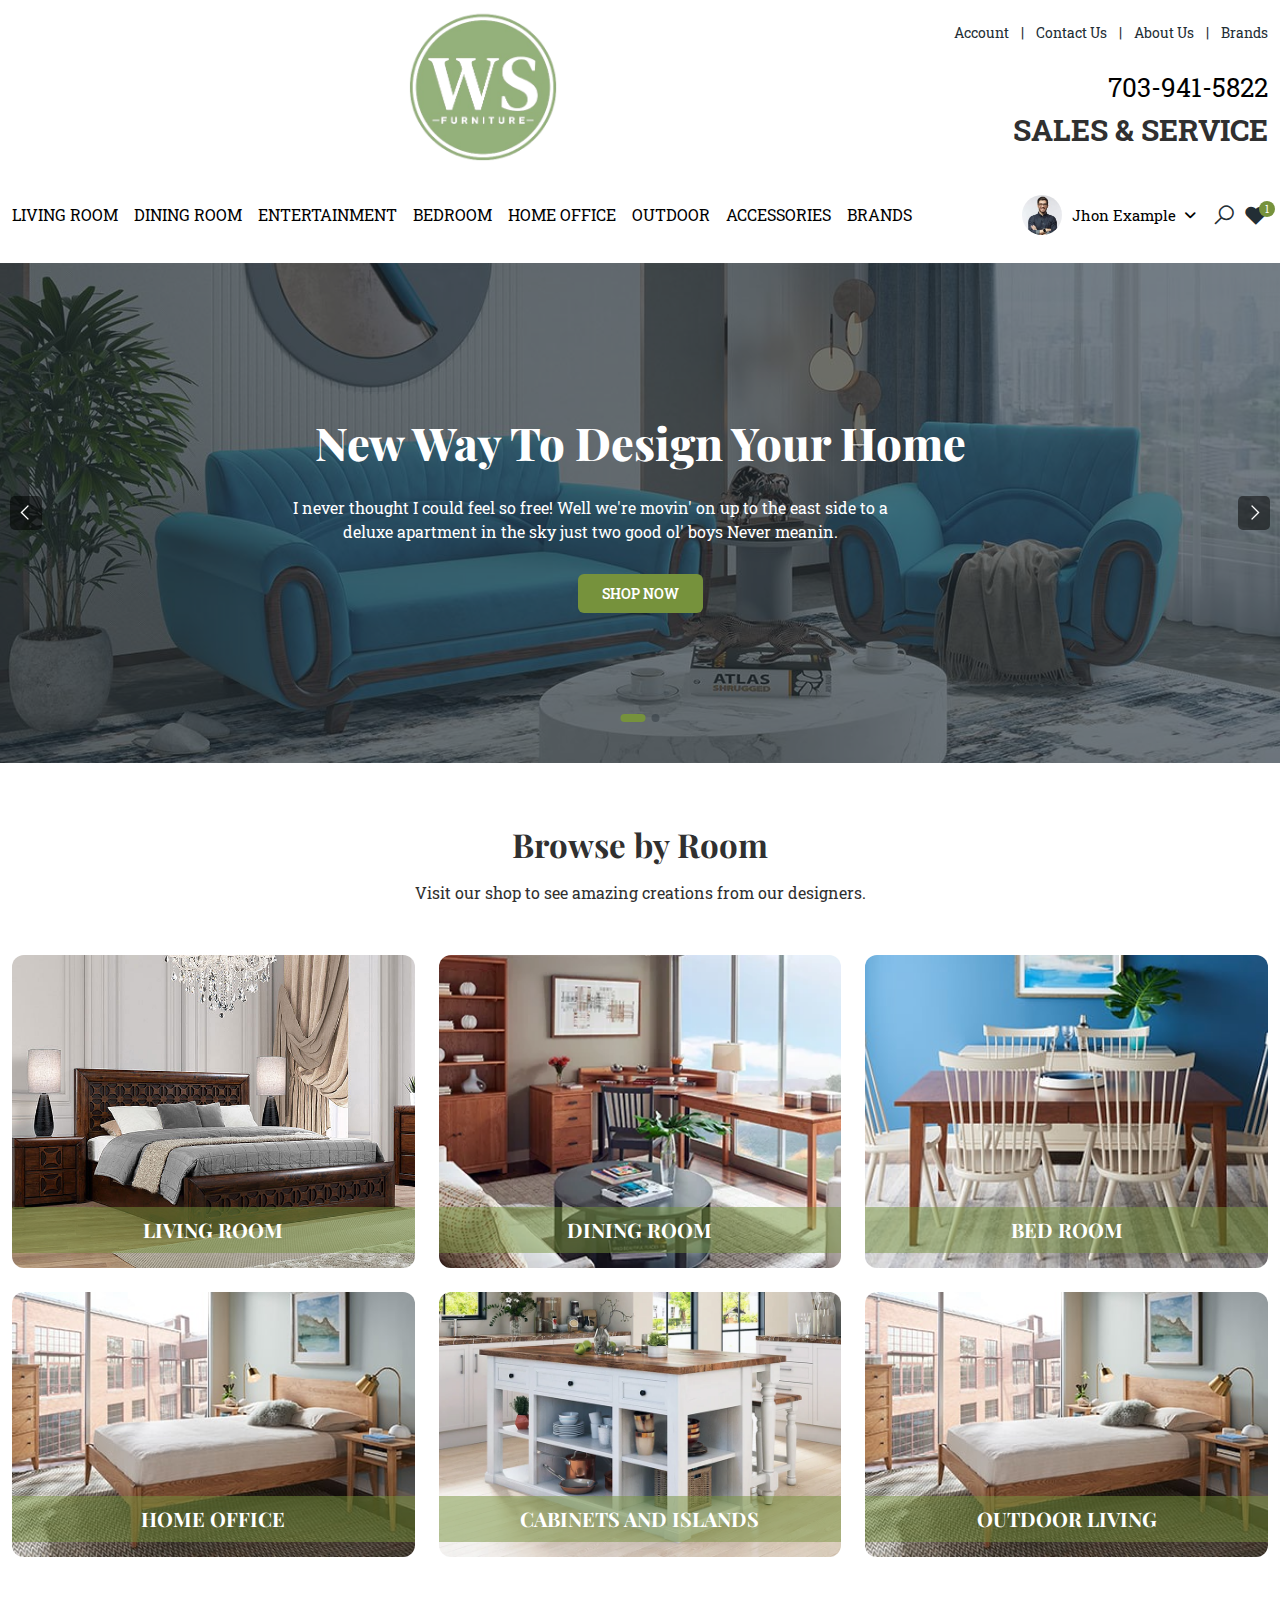
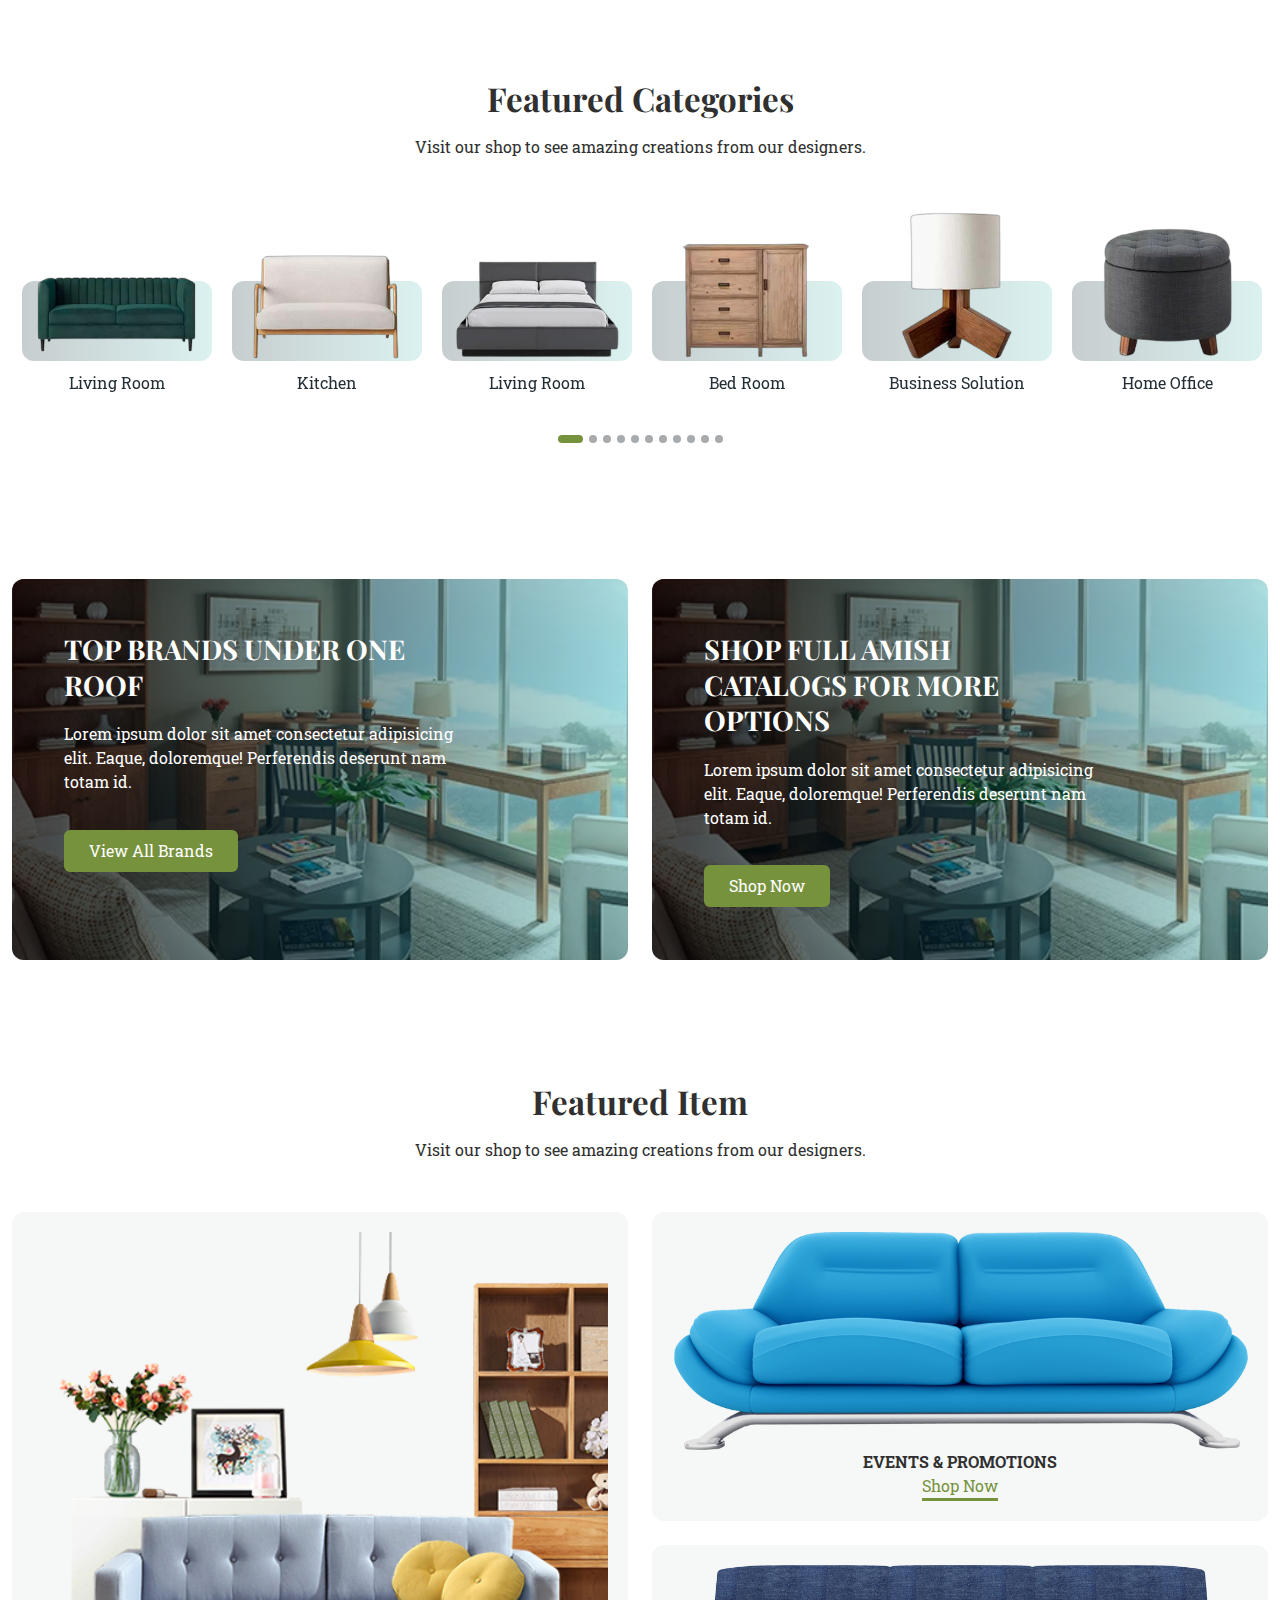
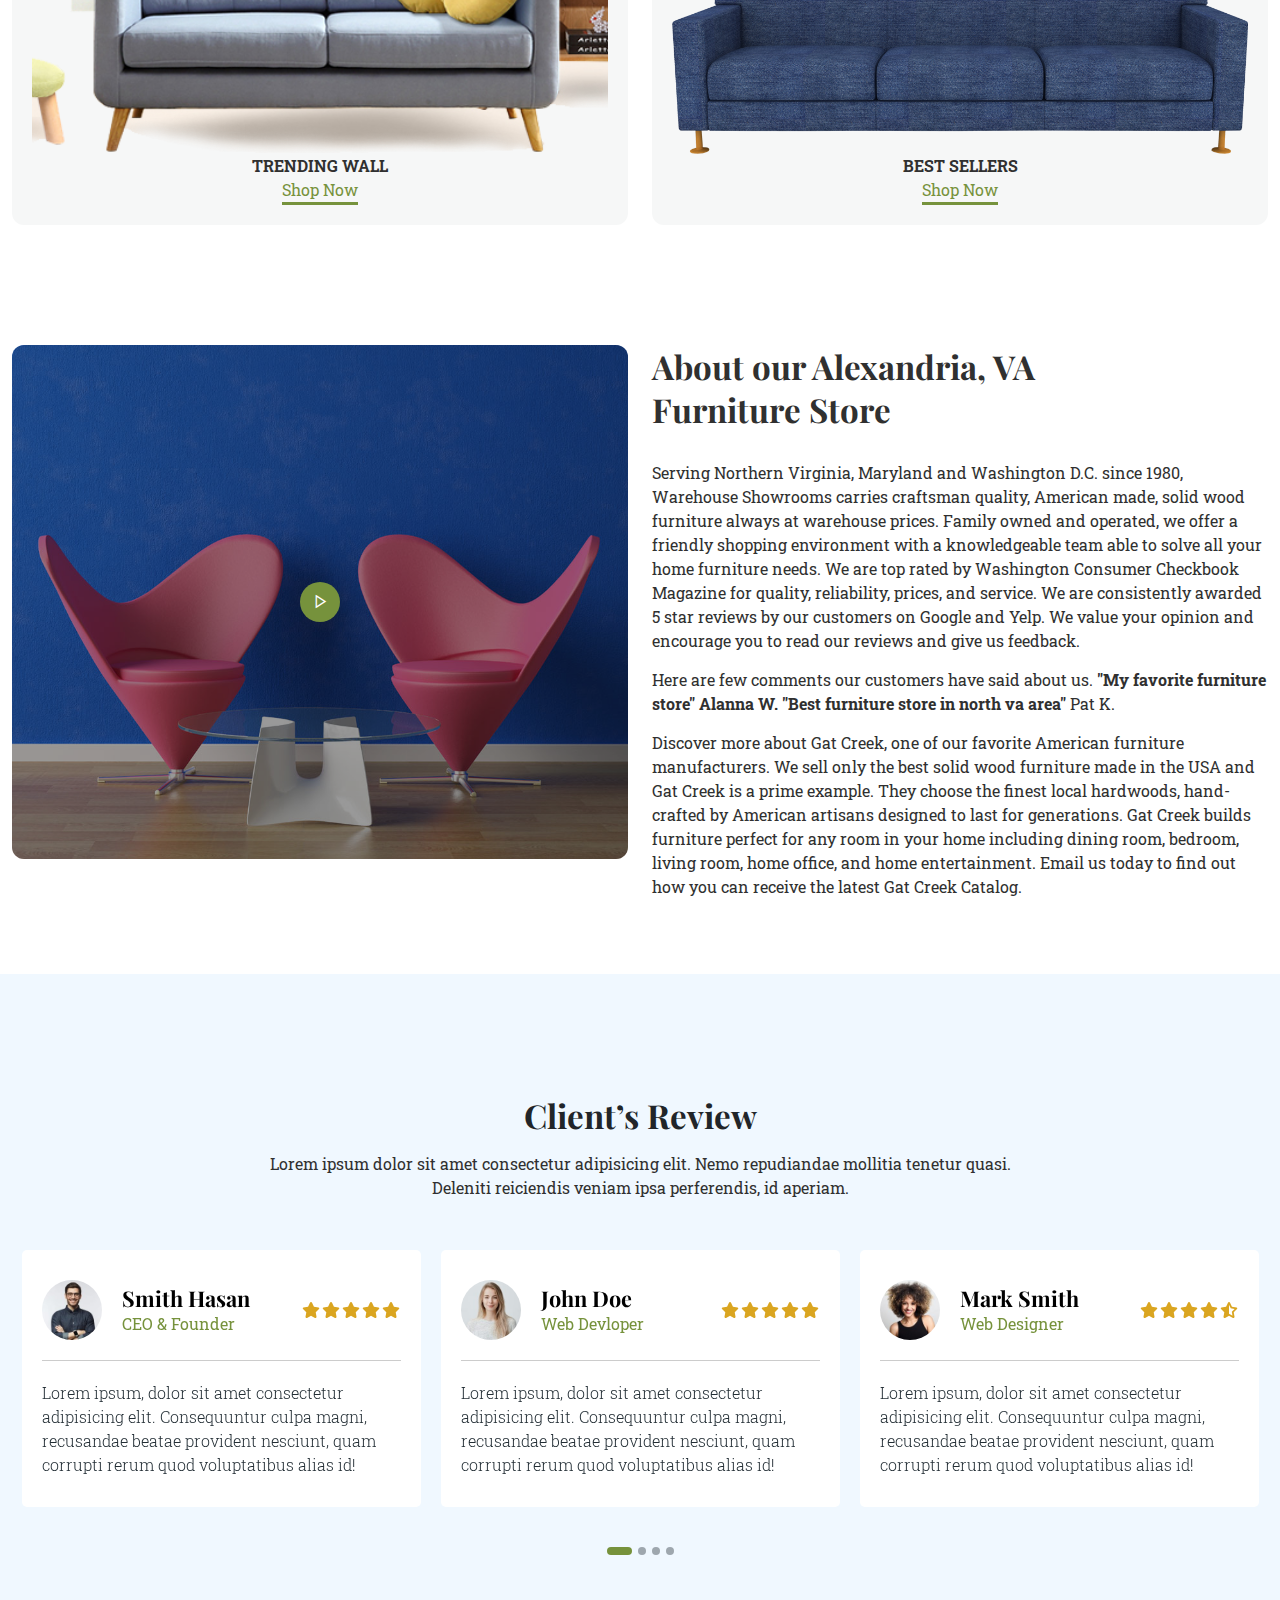
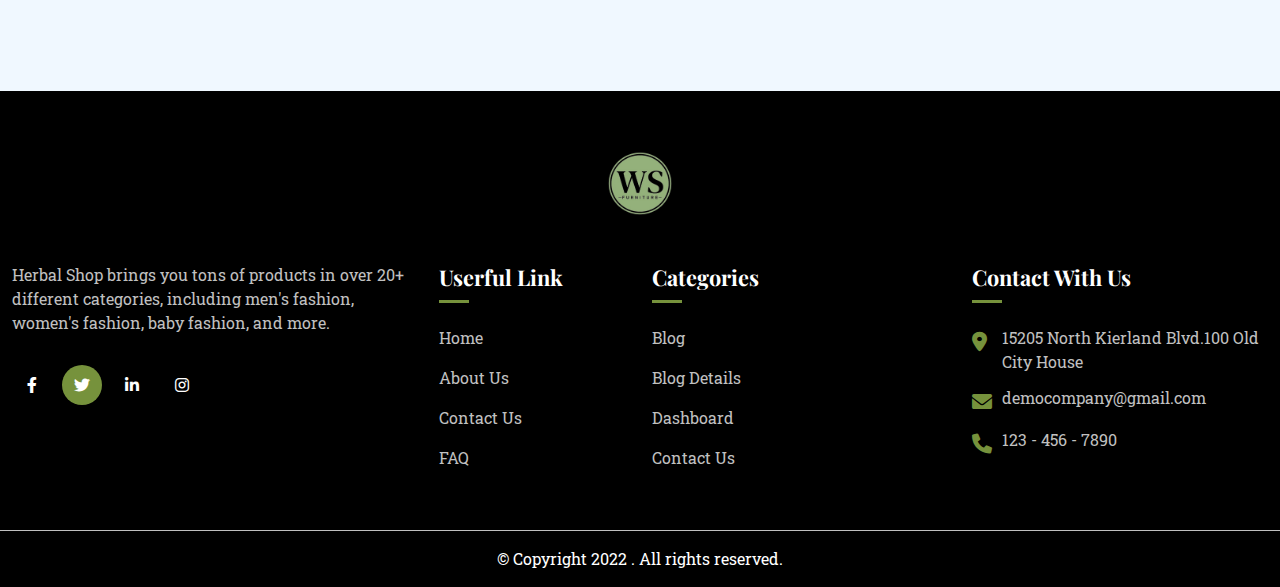
==== commit a80bcd97: "update" ====
--- a/index.html
+++ b/index.html
@@ -692,9 +692,27 @@
     <script src="assets/js/magnific.min.js"></script>
     <!-- Viewport js -->
     <script src="assets/js/viewport.jquery.js"></script>
+    <!-- animate -->
     <script src="https://alexandrebuffet.fr/codepen/slider/slick-animation.min.js"></script>
     <!-- main js -->
     <script src="assets/js/main.js"></script>
+
+    <script>
+        // banner slider
+        $('.banner-slider').slick({
+            slidesToShow: 1,
+            slidesToScroll: 1,
+            autoplay: true,
+            autoplaySpeed: 2000,
+            speed: 1500,
+            dots: true,
+            pauseOnHover: true,
+            arrows: true,
+            lazyLoad: 'progressive',
+            prevArrow: '<button type="button" class="slick-prev"><i class="las la-angle-left"></i></button>',
+            nextArrow: '<button type="button" class="slick-next"><i class="las la-angle-right"></i></button>',
+        }).slickAnimation();
+    </script>
 </body>
 
 </html>--- a/assets/css/main.css
+++ b/assets/css/main.css
@@ -1 +1 @@
-@import"https://fonts.googleapis.com/css2?family=Playfair+Display:wght@400;500;600;700;800;900&family=Roboto+Slab:wght@100;200;300;400;500;600;700;800&display=swap";:root{--heading-font: "Playfair Display", serif;--body-font: "Roboto Slab", serif;--white: #FFFFFF;--light: #303030;--black: #000;--heading-color: var(--base-two);--body-color: var(--light);--border-color: 0 0% 88%;--section-bg: 208 100% 97%;--header-box-shadow: 0px -1px 15px 3px hsl(var(--black) /.3);--mobile-box-shadow: 0px -1px 5px 0px hsl(var(--black) /.92);--box-shadow: 0px 2px 15px hsl(var(--black) /.05);--base: rgb(118, 146, 60);--base-two: rgb(32 58 64);--dark: #232e35}*{margin:0;padding:0;box-sizing:border-box}body{font-family:var(--body-font);color:var(--body-color);word-break:break-word;background-color:var(--white);min-height:100vh;display:flex;flex-direction:column}p{font-weight:400;margin:0}span{display:inline-block}h1,h2,h3,h4,h5,h6{margin:0 0 20px 0;font-family:var(--heading-font);color:hsl(var(--heading-color));line-height:1.3;font-weight:700}@media screen and (max-width: 767px){h1,h2,h3,h4,h5,h6{margin:0 0 15px 0}}h1{font-size:clamp(1.75rem,.1327rem + 3.3694vw,3.5rem)}h2{font-size:clamp(1.5rem,.3542rem + 2.6474vw,3rem)}h3{font-size:clamp(1.375rem,.3353rem + 2.1661vw,2.5rem)}h4{font-size:clamp(1.25rem,.5569rem + 1.444vw,2rem)}h5{font-size:clamp(1.125rem,.7784rem + .722vw,1.5rem)}h6{font-size:clamp(1rem,.769rem + .4813vw,1.25rem)}h1>a,h2>a,h3>a,h4>a,h5>a,h6>a{font-weight:inherit;font-size:inherit;color:inherit;transition:.2s linear;line-height:1.3}a{display:inline-block;transition:.2s linear;text-decoration:none;color:var(--base)}a:hover{color:var(--base)}img{max-width:100%;height:auto}select{cursor:pointer}ul,ol{padding:0;margin:0;list-style:none}button{border:0;background-color:rgba(0,0,0,0)}button:focus{outline:none;box-shadow:none}.form-select:focus{outline:0;box-shadow:none}@media screen and (min-width: 425px)and (max-width: 575px){.col-xsm-6{width:50%}}.section-bg{background-color:hsl(var(--section-bg))}.container{max-width:1320px;width:100%}.bg-img{background-size:cover !important;background-repeat:no-repeat !important;background-position:center center !important;width:100%;height:100%}.scroll-hide{position:absolute;overflow-y:hidden;padding-right:17px;top:0;left:0;width:100%}@media screen and (max-width: 991px){.scroll-hide{padding-right:0}}.scroll-hide-sm{position:absolute;overflow-y:hidden;top:0;left:0;width:calc(100% - 0px)}.body-overlay{position:fixed;width:100%;height:100%;content:"";left:0;top:0;background-color:hsl(var(--black)/0.6);z-index:99;transition:.2s linear;visibility:hidden;opacity:0}.body-overlay.show-overlay{visibility:visible;opacity:1}.sidebar-overlay{position:fixed;width:100%;height:100%;content:"";left:0;top:0;background-color:hsl(var(--black)/0.6);z-index:99;transition:.2s linear;visibility:hidden;opacity:0}.sidebar-overlay.show{visibility:visible;opacity:1;z-index:999}.fit-image{width:100%;height:100%;-o-object-fit:cover;object-fit:cover}.flex-wrap,.form--radio,.form--check{display:flex;flex-wrap:wrap}.flex-align,.action-buttons{display:flex;flex-wrap:wrap;align-items:center}.flex-center{display:flex;flex-wrap:wrap;justify-content:center;align-items:center}.flex-between{display:flex;flex-wrap:wrap;justify-content:space-between;align-items:center}.pa-extend,.dashboard .sidebar-submenu-list__link::before,.alert__link::before{position:absolute;content:""}.top-center-extend,.dashboard .sidebar-submenu-list__link::before,.custom--accordion .accordion-button[aria-expanded=true]::after,.custom--accordion .accordion-button[aria-expanded=false]::after{top:50%;transform:translateY(-50%)}.left-center-extend{left:50%;transform:translateX(-50%)}.top-left-center-extend{top:50%;left:50%;transform:translate(-50%, -50%)}.fs-10{font-size:.625rem}.fs-11,.form--check .form-check-input:checked::before{font-size:.6875rem}.fs-12,.badge{font-size:.75rem}.fs-13,.dashboard .sidebar-menu-list__item.has-dropdown>a:after,.dashboard .sidebar-menu .menu-title,.table tbody tr td,.customer__name{font-size:.8125rem}.form--control::-moz-placeholder{font-size:.875rem}.fs-14,.dashboard .dashboard-widget__text,.comment-list__reply-icon,.user-info__button::before,.table tbody tr td:first-child,.table thead tr th,.form--radio .form-check-label,.form--check .form-check-label,.form--control::placeholder{font-size:.875rem}.fs-15,.dashboard .sidebar-submenu-list__link .icon,.dashboard .sidebar-submenu-list__link,.dashboard .sidebar-menu-list__link .icon,.dashboard .sidebar-menu-list__link,.comment-list__time-icon,.language-box .select,.user-info__name,.user-info .user-info-dropdown__link,.table tbody tr td::before,.form--label,.btn--icon{font-size:.9375rem}.fs-16,.dashboard .dashboard-header .bd-btn,.latest-blog__title a,.breadcrumb__item,.login-registration-list__icon,.alert__title,.btn,p{font-size:1rem}@media screen and (max-width: 1199px){.fs-16,.dashboard .dashboard-header .bd-btn,.latest-blog__title a,.breadcrumb__item,.login-registration-list__icon,.alert__title,.btn,p{font-size:.9375rem}}.fs-17{font-size:1.0625rem}@media screen and (max-width: 1199px){.fs-17{font-size:1rem}}@media screen and (max-width: 767px){.fs-17{font-size:.9375rem}}.fs-18,.user-profile-info__icon,.custom--accordion .accordion-button{font-size:1.125rem}@media screen and (max-width: 1399px){.fs-18,.user-profile-info__icon,.custom--accordion .accordion-button{font-size:1.0625rem}}@media screen and (max-width: 767px){.fs-18,.user-profile-info__icon,.custom--accordion .accordion-button{font-size:1rem}}.fs-20{font-size:1.25rem}@media screen and (max-width: 1399px){.fs-20{font-size:1.125rem}}@media screen and (max-width: 767px){.fs-20{font-size:1.0625rem}}.section-heading{text-align:center;margin-bottom:50px}@media screen and (max-width: 1199px){.section-heading{margin-bottom:40px}}@media screen and (max-width: 991px){.section-heading{margin-bottom:30px}}.section-heading__title{position:relative;font-weight:700;margin-bottom:15px}.section-heading__desc{max-width:750px;margin-left:auto;margin-right:auto}.section-heading.style-left{text-align:left}.section-heading.style-left .section-heading__title::before{left:0;transform:translateX(0)}.section-heading.style-left .section-heading__desc{margin-left:0}.bg--base{background-color:var(--base) !important}.bg--primary{background-color:hsl(var(--primary)) !important}.bg--secondary{background-color:hsl(var(--secondary)) !important}.bg--success{background-color:hsl(var(--success)) !important}.bg--danger{background-color:hsl(var(--danger)) !important}.bg--warning{background-color:hsl(var(--warning)) !important}.bg--info{background-color:hsl(var(--info)) !important}.bg--dark{background-color:hsl(var(--dark)) !important}.text--base{color:var(--base) !important}.text--primary{color:hsl(var(--primary)) !important}.text--secondary{color:hsl(var(--secondary)) !important}.text--success{color:hsl(var(--success)) !important}.text--danger{color:hsl(var(--danger)) !important}.text--warning{color:hsl(var(--warning)) !important}.text--info{color:hsl(var(--info)) !important}.text--dark{color:hsl(var(--dark)) !important}.my-120{margin-top:60px;margin-bottom:60px}@media(min-width: 576px){.my-120{margin-top:80px;margin-bottom:80px}}@media(min-width: 992px){.my-120{margin-top:120px;margin-bottom:120px}}.mt-120{margin-top:60px}@media(min-width: 576px){.mt-120{margin-top:80px}}@media(min-width: 992px){.mt-120{margin-top:120px}}.mb-120{margin-bottom:60px}@media(min-width: 576px){.mb-120{margin-bottom:80px}}@media(min-width: 992px){.mb-120{margin-bottom:120px}}.my-60{margin-top:30px;margin-bottom:30px}@media(min-width: 576px){.my-60{margin-top:40px;margin-bottom:40px}}@media(min-width: 992px){.my-60{margin-top:60px;margin-bottom:60px}}.mt-60{margin-top:30px}@media(min-width: 576px){.mt-60{margin-top:40px}}@media(min-width: 992px){.mt-60{margin-top:60px}}.mb-60{margin-bottom:30px}@media(min-width: 576px){.mb-60{margin-bottom:40px}}@media(min-width: 992px){.mb-60{margin-bottom:60px}}.py-120{padding-top:60px;padding-bottom:60px}@media(min-width: 576px){.py-120{padding-top:80px;padding-bottom:80px}}@media(min-width: 992px){.py-120{padding-top:120px;padding-bottom:120px}}.pt-120{padding-top:60px}@media(min-width: 576px){.pt-120{padding-top:80px}}@media(min-width: 992px){.pt-120{padding-top:120px}}.pb-120{padding-bottom:60px}@media(min-width: 576px){.pb-120{padding-bottom:80px}}@media(min-width: 992px){.pb-120{padding-bottom:120px}}.py-60{padding-top:30px;padding-bottom:30px}@media(min-width: 576px){.py-60{padding-top:40px;padding-bottom:40px}}@media(min-width: 992px){.py-60{padding-top:60px;padding-bottom:60px}}.pt-60{padding-top:30px}@media(min-width: 576px){.pt-60{padding-top:40px}}@media(min-width: 992px){.pt-60{padding-top:60px}}.pb-60{padding-bottom:30px}@media(min-width: 576px){.pb-60{padding-bottom:40px}}@media(min-width: 992px){.pb-60{padding-bottom:60px}}.border--base{border-color:var(--base) !important}.border--primary{border-color:hsl(var(--primary)) !important}.border--secondary{border-color:hsl(var(--secondary)) !important}.border--success{border-color:hsl(var(--success)) !important}.border--danger{border-color:hsl(var(--danger)) !important}.border--warning{border-color:hsl(var(--warning)) !important}.border--info{border-color:hsl(var(--info)) !important}.border--dark{border-color:hsl(var(--dark)) !important}.custom--accordion .accordion-item{border:1px solid hsl(var(--black)/0.09);background-color:rgba(0,0,0,0) !important;border-radius:5px;overflow:hidden}.custom--accordion .accordion-item:not(:last-child){margin-bottom:20px}.custom--accordion .accordion-header{line-height:1}.custom--accordion .accordion-body{padding:20px;background-color:hsl(var(--section-bg))}.custom--accordion .accordion-body .text{max-width:60%}@media screen and (max-width: 575px){.custom--accordion .accordion-body .text{max-width:100%}}.custom--accordion:first-of-type .accordion-button.collapsed{border-radius:5px}.custom--accordion:last-of-type .accordion-button.collapsed{border-radius:5px}.custom--accordion .accordion-button{background-color:hsl(var(--section-bg));color:var(--heading-color);padding:15px}@media screen and (max-width: 575px){.custom--accordion .accordion-button{padding:13px;padding-right:30px}}.custom--accordion .accordion-button::after{background-image:none}.custom--accordion .accordion-button:focus{box-shadow:none}.custom--accordion .accordion-button:not(.collapsed){color:var(--white);background-color:hsl(var(--black)) !important;box-shadow:none}.custom--accordion .accordion-button:not(.collapsed)::after{background-image:none;color:hsl(var(--base))}.custom--accordion .accordion-button[aria-expanded=true]::after,.custom--accordion .accordion-button[aria-expanded=false]::after{font-family:"Line Awesome Free";font-weight:900;content:"";display:inline-block;position:absolute;right:15px;height:unset}.custom--accordion .accordion-button[aria-expanded=false]::after{content:"";color:var(--body-color)}.btn-check:checked+.btn,.btn.active,.btn.show,.btn:first-child:active,:not(.btn-check)+.btn:active{color:none;background-color:none;border-color:none}.pill{border-radius:40px !important}.btn{color:var(--white) !important;font-weight:500;padding:16px 29px;border-radius:5px;position:relative;z-index:1;border:1px solid rgba(0,0,0,0);font-family:var(--body-font);line-height:1;transition:all linear .3s}@media screen and (max-width: 767px){.btn{padding:14px 25px;font-size:.875rem}}.btn:hover,.btn:focus,.btn:focus-visible{box-shadow:none !important}.btn--lg{padding:20px 35px}@media screen and (max-width: 991px){.btn--lg{padding:18px 30px}}@media screen and (max-width: 767px){.btn--lg{padding:16px 25px}}.btn--sm{padding:12px 16px;font-size:.9375rem}@media screen and (max-width: 767px){.btn--sm{padding:8px 12px}}.btn--icon{width:35px;height:35px;line-height:35px;padding:0}.btn .icon{margin-left:5px}.btn--base{background-color:var(--base) !important}.btn--base:hover,.btn--base:focus .btn--base:focus-visible{background-color:var(--dark) !important;border:1px solid var(--dark) !important}.btn-outline--base{background-color:rgba(0,0,0,0) !important;border:1px solid var(--base);color:var(--base) !important}.btn-outline--base:hover,.btn-outline--base:focus .btn-outline--base:focus-visible{background-color:var(--base) !important;color:var(--white) !important}.custom--card{border-radius:5px;box-shadow:var(--box-shadow);background-color:var(--white);border:rgba(0,0,0,0)}.custom--card .card-header{padding:12px 24px;background-color:rgba(0,0,0,0);border-bottom:1px solid hsl(var(--black)/0.1)}.custom--card .card-header .title{margin-bottom:0}.custom--card .card-body{background-color:var(--white);padding:24px;border-radius:5px}.custom--card .card-footer{padding:12px 24px;background-color:rgba(0,0,0,0);border-top:1px solid hsl(var(--black)/0.1)}.form--label{margin-bottom:6px;color:hsl(var(--black)/0.6);font-weight:500}.form-group{margin-bottom:1rem}.select{color:var(--black)}.select:focus{border-color:var(--base);color:var(--black) !important}.select option{background-color:var(--black);color:var(--white)}.form--control{border-radius:5px;font-weight:400;outline:none;width:100%;padding:13px 24px;background-color:rgba(0,0,0,0) !important;border:1px solid var(--black);color:var(--black);line-height:1}.form--control::-moz-placeholder{color:hslvar(--black)}.form--control::placeholder{color:hslvar(--black)}.form--control:focus{border-color:var(--base);box-shadow:none}.form--control:disabled,.form--control[readonly]{background-color:var(--black);opacity:1;border:0}.form--control[type=password]{color:var(--black)}.form--control[type=password]:focus{color:var(--black)}.form--control[type=file]{line-height:50px;padding:0;position:relative}.form--control[type=file]::file-selector-button{border:1px solid var(--black);padding:4px 6px;border-radius:.2em;background-color:var(--base) !important;transition:.2s linear;line-height:25px;position:relative;margin-left:15px;color:hsl(var(--body-color)) !important}.form--control[type=file]::file-selector-button:hover{background-color:var(--base);border:1px solid hsl(var(--base));color:hsl(var(--black))}textarea.form--control{height:130px}input:-webkit-autofill,input:-webkit-autofill:hover,input:-webkit-autofill:focus,input:-webkit-autofill:active,textarea:-webkit-autofill,textarea:-webkit-autofill:hover,textarea:-webkit-autofill:focus,textarea:-webkit-autofill:active{-webkit-transition:background-color 5000s ease-in-out 0s;transition:background-color 5000s ease-in-out 0s}input:-webkit-autofill,textarea:-webkit-autofill,select:-webkit-autofill,textarea:-webkit-autofill,textarea:-webkit-autofill,textarea:-webkit-autofill{-webkit-box-shadow:0 0 0px 1000px rgba(0,0,0,0) inset;-webkit-text-fill-color:var(--white) !important;caret-color:var(--white)}.input--group{position:relative}input#your-password,input#confirm-password{padding-right:50px}.password-show-hide{position:absolute;right:20px;z-index:5;cursor:pointer;top:50%;transform:translateY(-50%);color:var(--black)}input::-webkit-outer-spin-button,input::-webkit-inner-spin-button{-webkit-appearance:none}input[type=number]{-moz-appearance:textfield}.form--check a{display:inline}.form--check .form-check-input{box-shadow:none;background-color:rgba(0,0,0,0);box-shadow:none !important;border:0;position:relative;border-radius:0px;width:16px;height:16px;border:1px solid hsl(var(--black)/0.2);cursor:pointer}.form--check .form-check-input:checked{background-color:var(--base) !important;border-color:var(--base) !important;box-shadow:none}.form--check .form-check-input:checked[type=checkbox]{background-image:none}.form--check .form-check-input:checked::before{position:absolute;content:"";font-family:"Font Awesome 5 Free";font-weight:900;color:var(--white);top:50%;left:50%;transform:translate(-50%, -50%)}.form--check .form-check-label{font-weight:600;width:calc(100% - 16px);padding-left:12px;cursor:pointer}@media screen and (max-width: 424px){.form--check label{font-size:.9375rem}}@media screen and (max-width: 424px){.form--check a{font-size:.9375rem}}.form--radio .form-check-input{box-shadow:none;border:1px solid var(--black);position:relative;background-color:rgba(0,0,0,0);cursor:pointer;width:16px;height:16px}.form--radio .form-check-input:active{filter:brightness(100%)}.form--radio .form-check-input:checked{background-color:rgba(0,0,0,0);border-color:var(--base)}.form--radio .form-check-input:checked[type=radio]{background-image:none}.form--radio .form-check-input:checked::before{position:absolute;content:"";top:50%;left:50%;transform:translate(-50%, -50%);width:7px;height:7px;background-color:var(--base);border-radius:50%;z-index:999}.form--radio .form-check-label{font-weight:600;width:calc(100% - 16px);padding-left:12px;cursor:pointer}.form--switch .form-check-input{border-radius:3px;background-image:none;position:relative;box-shadow:none;border:0;background-color:--black !important;padding:10px !important;margin-left:0;margin-bottom:5px;border-radius:40px;width:70px;height:38px;cursor:pointer}.form--switch .form-check-input:focus{border-radius:40px;background-image:none;position:relative;box-shadow:none;border:0}.form--switch .form-check-input::before{position:absolute;content:"";width:28px;height:28px;background-color:var(--white);top:50%;transform:translateY(-50%);border-radius:2px;left:5px;border-radius:50%;transition:.2s linear}.form--switch .form-check-input:checked{background-color:var(--base) !important}.form--switch .form-check-input:checked::before{left:calc(100% - 33px);background-color:var(--white) !important}.form--switch .form-check-input:checked[type=checkbox]{background-image:none}.form--switch .form-check-label{width:calc(100% - 14px);padding-left:5px;cursor:pointer}.custom--modal.modal{background-color:hsl(var(--black)/0.45)}.custom--modal .modal-header,.custom--modal .modal-footer{border-bottom:1px solid hsl(var(--border-color));padding:16px}.custom--modal .modal-content{background-color:var(--white);border-radius:10px !important}.custom--modal .btn-close{transition:.2s linear}.custom--modal .btn-close:focus{box-shadow:none}.custom--modal .btn-close:hover{background-color:hsl(var(--black)/0.08);border-radius:50%}.custom--modal .modal-body{padding:16px;background-size:10px}.custom--modal .modal-icon i{font-size:2rem;color:hsl(var(--base));border:3px solid hsl(var(--base));width:50px;height:50px;display:flex;justify-content:center;align-items:center;border-radius:50%}.custom--modal .modal-footer{border-top:1px solid hsl(var(--border-color))}.pagination{flex-wrap:wrap;justify-content:flex-start;margin-top:56px}@media screen and (max-width: 1199px){.pagination{margin-top:48px}}@media screen and (max-width: 991px){.pagination{margin-top:40px}}@media screen and (max-width: 767px){.pagination{margin-top:32px}}.pagination .page-item.active .page-link{background-color:var(--base);color:var(--white);border-color:var(--base)}.pagination .page-item .page-link{border:1px solid rgba(0,0,0,.251);margin:0 5px;border-radius:50%;height:40px;width:40px;display:flex;justify-content:center;align-items:center;background-color:rgba(0,0,0,0);font-weight:500;padding:0;color:var(--body-color)}.pagination .page-item .page-link:hover{background-color:var(--base);color:var(--white);border-color:var(--base)}.pagination .page-item .page-link:focus{box-shadow:none}@media screen and (max-width: 374px){.customer{display:block;text-align:left}}.customer__thumb{width:35px;height:35px;border-radius:50%;overflow:hidden}@media screen and (max-width: 374px){.customer__thumb{margin-left:auto}}.customer__content{width:calc(100% - 35px);padding-left:15px;text-align:left}@media screen and (max-width: 424px){.customer__content{padding-left:8px}}@media screen and (max-width: 374px){.customer__content{width:100%;padding-left:0px;padding-top:5px}}.customer__name{margin-bottom:0;color:hsl(var(--black)/0.7)}.action-buttons{gap:10px;justify-content:flex-end}.action-btn{width:35px;height:35px;border-radius:50%}.edit-btn{color:hsl(var(--info));background-color:hsl(var(--info)/0.08)}.delete-btn{color:hsl(var(--danger));background-color:hsl(var(--danger)/0.08)}.table{margin:0;border-collapse:collapse;border-collapse:separate;border-spacing:0px 0px}.table thead tr th{background-color:var(--white);text-align:center;padding:15px 20px;color:hsl(var(--black)/0.7);font-family:var(--heading-font);font-weight:600;border-bottom:0;max-width:170px;border:1px solid hsl(var(--black)/0.08);background-color:hsl(var(--base)/0.03)}.table thead tr th:not(:first-child){border-left:0}.table thead tr th:first-child{text-align:left;border-radius:6px 0 0 0}.table thead tr th:last-child{border-radius:0 6px 0 0;text-align:right}.table thead tr th:nth-child(2){text-align:left}.table tbody{border:0 !important;background-color:var(--white)}.table tbody tr{border-bottom:1px solid hsl(var(--black)/0.08)}.table tbody tr:last-child{border-bottom:0}.table tbody tr:last-child td{border-bottom:1px solid hsl(var(--black)/0.08)}.table tbody tr:last-child td:first-child{border-radius:0px 0 0 6px}.table tbody tr:last-child td:last-child{border-radius:0 0px 6px 0}.table tbody tr td{text-align:center;vertical-align:middle;padding:10px 15px;border-width:1px;border:0;font-family:var(--heading-font);color:hsl(var(--black)/0.7);font-weight:500;max-width:170px;border-bottom:1px solid hsl(var(--black)/0.08);border-right:1px solid hsl(var(--black)/0.08)}.table tbody tr td::before{content:attr(data-label);font-family:var(--heading-font);color:var(--black);font-weight:500;display:none;width:45% !important;text-align:left}.table tbody tr td:first-child{text-align:left;border-left:1px solid hsl(var(--black)/0.08)}.table tbody tr td:last-child{text-align:right;border-right:1px solid hsl(var(--black)/0.08)}@media screen and (max-width: 767px){.table--responsive--md thead{display:none}.table--responsive--md tbody tr{display:block}.table--responsive--md tbody tr:last-child td{border-bottom:0}.table--responsive--md tbody tr td{display:flex;align-items:center;justify-content:space-between;gap:15px;text-align:right;padding:10px 15px;border:none;border-bottom:1px solid hsl(var(--black)/0.8);max-width:unset}.table--responsive--md tbody tr td:last-child{border:none}.table--responsive--md tbody tr td:first-child{text-align:right;border-left:0}.table--responsive--md tbody tr td::before{display:block}}@media screen and (max-width: 767px){.table--responsive--md tbody tr td{border:0}}@media screen and (max-width: 991px){.table--responsive--lg thead{display:none}.table--responsive--lg tbody tr{display:block}.table--responsive--lg tbody tr:nth-child(even){background-color:hsl(var(--black)/0.02)}.table--responsive--lg tbody tr:last-child td{border-bottom:0}.table--responsive--lg tbody tr td{display:flex;align-items:center;justify-content:space-between;gap:15px;text-align:right;padding:10px 15px;border:none;border-bottom:1px solid hsl(var(--black)/0.08);max-width:unset}.table--responsive--lg tbody tr td:last-child{border:none}.table--responsive--lg tbody tr td:first-child{text-align:right;border-left:0}.table--responsive--lg tbody tr td::before{display:block}}@media screen and (max-width: 991px){.table--responsive--lg tbody tr td{border:none}}@media screen and (max-width: 1199px){.table--responsive--xl thead{display:none}.table--responsive--xl tbody tr{display:block}.table--responsive--xl tbody tr:nth-child(even){background-color:hsl(var(--black)/0.02)}.table--responsive--xl tbody tr td{display:flex;align-items:center;justify-content:space-between;gap:15px;text-align:right;padding:10px 15px;border:none;border-bottom:1px solid hsl(var(--black)/0.08);max-width:unset}.table--responsive--xl tbody tr td:last-child{border:none}.table--responsive--xl tbody tr td:first-child{text-align:right;border-left:0}.table--responsive--xl tbody tr td::before{display:block}}@media screen and (max-width: 1199px){.table--responsive--xl tbody tr td{border:0}}@media screen and (max-width: 1399px){.table--responsive--xxl thead{display:none}.table--responsive--xxl tbody tr{display:block}.table--responsive--xxl tbody tr:last-child td{border-bottom:0}.table--responsive--xxl tbody tr td{display:flex;align-items:center;justify-content:space-between;gap:15px;text-align:right;padding:10px 15px;border:none;border-bottom:1px solid hsl(var(--black)/0.08);max-width:unset}.table--responsive--xxl tbody tr td:last-child{border:none}.table--responsive--xxl tbody tr td:first-child{text-align:right;border-left:0}.table--responsive--xxl tbody tr td::before{display:block}}@media screen and (max-width: 1399px){.table--responsive--xxl tbody tr td{border:0}}.custom--tab{justify-content:center;border-radius:6px;margin-bottom:40px !important}.custom--tab .nav-item{border-bottom:0;padding:5px}.custom--tab .nav-item .nav-link{color:var(--white);padding:8px 25px !important;background-color:rgba(0,0,0,0) !important;border-radius:5px;transition:.4s;border:1px solid hsl(var(--black)/0.08) !important}@media screen and (max-width: 1199px){.custom--tab .nav-item .nav-link{padding:12px 15px !important}}.custom--tab .nav-item .nav-link.active{color:var(--white);background-color:hsl(var(--base-d-200)) !important;border:1px solid rgba(0,0,0,0) !important}.custom--tab .nav-item .nav-link.active:hover{color:var(--white)}.custom--tab .nav-item .nav-link:hover{color:hsl(var(--base))}.badge{border-radius:5px;padding:8px 10px;font-weight:500;position:relative;text-align:center}.badge--base{background-color:hsl(var(--base)/0.15) !important;color:var(--base) !important}.badge--primary{background-color:hsl(var(--primary)/0.15) !important;color:hsl(var(--primary)) !important}.badge--secondary{background-color:hsl(var(--secondary)/0.15) !important;color:hsl(var(--secondary)) !important}.badge--success{background-color:hsl(var(--success)/0.15) !important;color:hsl(var(--success)) !important}.badge--danger{background-color:hsl(var(--danger)/0.15) !important;color:hsl(var(--danger)) !important}.badge--warning{background-color:hsl(var(--warning)/0.15) !important;color:hsl(var(--warning)) !important}.badge--info{background-color:hsl(var(--info)/0.15) !important;color:hsl(var(--info)) !important}.badge--dark{background-color:hsl(var(--dark)/0.15) !important;color:hsl(var(--dark)) !important}.alert{margin-bottom:0;background-color:var(--white) !important;font-weight:400;padding:17px 24px;border-radius:5px}@media screen and (max-width: 991px){.alert{padding:16px}}@media screen and (max-width: 575px){.alert{padding:12px}}.alert__icon{font-size:1.5rem;line-height:1}.alert__content{width:calc(100% - 24px);padding-left:32px}@media screen and (max-width: 991px){.alert__content{padding-left:16px}}@media screen and (max-width: 575px){.alert__content{padding-left:0;width:100%;margin-top:6px}}.alert__title{color:hsl(var(--base-two)/0.8);font-weight:600;font-family:var(--heading-font);margin-bottom:6px}.alert__desc{color:hsl(var(--base-two)/0.5);display:block;line-height:1.375}@media screen and (max-width: 424px){.alert__desc{font-size:.8125rem}}.alert__link{position:relative}.alert__link:hover::before{visibility:visible;opacity:1;bottom:0}.alert__link::before{left:0;bottom:-5px;width:100%;height:1px;background-color:var(--base);visibility:hidden;opacity:0;transition:.2s ease-in-out}.alert--base{border-color:hsl(var(--base)/0.6)}.alert--base .alert__icon{color:hsl(var(--base))}.alert--primary{border-color:hsl(var(--primary)/0.6)}.alert--primary .alert__icon{color:hsl(var(--primary))}.alert--success{border-color:hsl(var(--success)/0.6)}.alert--success .alert__icon{color:hsl(var(--success))}.alert--info{border-color:hsl(var(--info)/0.6)}.alert--info .alert__icon{color:hsl(var(--info))}.alert--danger{border-color:hsl(var(--danger)/0.6)}.alert--danger .alert__icon{color:hsl(var(--danger))}.alert--warning{border-color:hsl(var(--warning)/0.6)}.alert--warning .alert__icon{color:hsl(var(--warning))}.alert--secondary{border-color:hsl(var(--secondary)/0.6)}.alert--secondary .alert__icon{color:hsl(var(--secondary))}.alert--dark{border-color:hsl(var(--dark)/0.6)}.alert--dark .alert__icon{color:hsl(var(--dark))}.preloader{position:fixed;z-index:999999;background-color:var(--black);width:100%;height:100%}.loader-p{border:0 solid rgba(0,0,0,0);border-radius:50%;width:150px;height:150px;position:absolute;top:calc(50vh - 75px);left:calc(50vw - 75px)}.loader-p:before,.loader-p:after{content:"";border:1em solid var(--base);border-radius:50%;width:inherit;height:inherit;position:absolute;top:0;left:0;animation:loader 2s linear infinite;opacity:0}.loader-p:before{animation-delay:.5s}@keyframes loader{0%{transform:scale(0);opacity:0}50%{opacity:1}100%{transform:scale(1);opacity:0}}.header-toggle .icon{font-size:28px;color:var(--dark);cursor:pointer}.navbar-brand{padding-top:0;padding-bottom:0}.navbar-brand.logo img{width:150px}@media screen and (max-width: 991px){.navbar-brand.logo img{width:100px}}@media(max-width: 1200px){.header_nav{position:fixed;height:100vh;overflow-y:auto;top:0;left:-100%;transition:all linear .3s;width:280px;background-color:#fff;z-index:999;padding:20px 30px}.header_nav.active{left:0}.cross_btn{height:36px;width:36px;margin-bottom:14px;margin-left:auto;border-radius:50%;background-color:var(--base);display:grid;place-content:center;font-size:18px;color:#fff}.header_nav_list{flex-direction:column;align-items:flex-start !important;justify-content:flex-start !important}}.header_nav_list{display:flex;align-items:center;gap:16px}.header_nav_list li a{display:block;color:#000}.header{position:relative;padding:15px 0 20px;z-index:9}.header.fixed-header{background:linear-gradient(to left, rgb(244, 245, 245), rgb(233, 240, 243));position:sticky;transition:.3s linear;top:-1px;animation:slide-down .8s;width:100%;z-index:1024}@keyframes slide-down{0%{opacity:0;transform:translateY(-150%)}100%{opacity:1;transform:translateY(0)}}.header-top{padding:10px 0px;position:relative;z-index:9}.top_nav{margin-bottom:24px}@media screen and (max-width: 575px){.top_nav{margin-bottom:12px}}.top_nav ul{display:flex;align-items:center;justify-content:flex-end;gap:12px}@media screen and (max-width: 575px){.top_nav ul{gap:8px}}.top_nav ul a{color:var(--dark);font-size:14px}.top_nav ul span{color:var(--dark);font-size:14px;font-weight:500}.top-contact{text-align:right}.top-contact li a{font-size:clamp(1.125rem,0.364rem + 1.585vw,1.75rem);color:var(--black)}.top-contact li strong{font-size:clamp(1.375rem,0.614rem + 1.585vw,2rem)}.header-contact{display:flex;align-items:center;gap:16px}.header-contact .icon{font-size:24px;cursor:pointer;display:flex;color:var(--dark)}.header-contact .wishlist{position:relative}.header-contact .wishlist__count{position:absolute;height:16px;width:16px;background-color:var(--base);color:var(--white);border-radius:50%;display:grid;place-content:center;font-size:10px;top:-2px;right:-7px}.header-search{position:relative}.header-search__wrapper{position:absolute;width:700px;right:0px;top:-20px;background-color:var(--white);padding:20px;border-radius:12px;transition:all linear .3s;box-shadow:0px 5px 30px rgba(0,0,0,.1);visibility:hidden;opacity:0;transform:scaleY(0)}.header-search__wrapper.show{top:0px;visibility:visible;opacity:1;transform:scaleY(1)}.search_inner{height:40px;position:relative}.search_inner .form--control{height:100%;border:1px solid var(--base);color:var(--dark);padding:0px 15px;padding-right:36px}.search_inner .form--control::-moz-placeholder{color:var(--light)}.search_inner .form--control::placeholder{color:var(--light)}.search_inner__button{color:var(--base);position:absolute;top:0;right:0;height:100%;width:36px;font-size:20px}.user-info{position:relative;text-align:center}.user-info__button{position:relative;padding-right:20px}.user-info__button::before{position:absolute;content:"";font-family:"Font Awesome 5 Free";font-weight:900;right:0;top:50%;transform:translateY(-50%);color:var(--black);pointer-events:none}.user-info__name{color:var(--black)}.user-info .user-info-dropdown{border-radius:10px;overflow:hidden;transition:.25s linear;background-color:var(--white);box-shadow:0px 5px 25px rgba(0,0,0,.1);width:200px;position:absolute;left:0;z-index:999;top:100%;margin-top:15px;padding:15px;transform:scale(0.95);visibility:hidden;opacity:0;border:1px solid hsl(var(--black)/0.15)}.user-info .user-info-dropdown.show{visibility:visible;opacity:1;transform:scale(1)}@media screen and (max-width: 991px){.user-info .user-info-dropdown{transform:unset !important;top:43px !important}}.user-info .user-info-dropdown__item:last-child .user-info-dropdown__link{border-bottom:0 !important}.user-info .user-info-dropdown__link{padding:8px 16px !important;color:#5d7387 !important;margin-left:0 !important;width:100%;font-weight:600;text-align:left;border-radius:5px;display:flex}.user-info .user-info-dropdown__link.active{background-color:var(--base)}.user-info .user-info-dropdown__link:hover{background-color:hsl(var(--base)/0.08);color:var(--base) !important}.user-info .user-info-dropdown__link .icon{margin-right:8px}.user-info__thumb{width:40px;height:40px;overflow:hidden;border-radius:50%}.user-info__name{color:var(--black);margin-left:10px}.top-header-wrapper{display:flex;flex-wrap:wrap;justify-content:space-between;align-items:center}@media screen and (max-width: 575px){.top-header-wrapper{justify-content:flex-start;flex-direction:column}.top-header-wrapper .top-contact{text-align:center}}.login-registration-list{margin:0 -10px;padding-right:20px}@media screen and (max-width: 991px){.login-registration-list{padding-right:0}}.login-registration-list__item{color:var(--white);padding:0 10px;position:relative}.login-registration-list__item:last-child::before{display:none}.login-registration-list__item::before{position:absolute;content:"";width:1px;height:12px;right:0;top:50%;transform:translateY(-50%);background-color:hsl(var(--white)/0.5)}.login-registration-list__icon{color:hsl(var(--base));margin-right:10px}.login-registration-list__link{color:var(--white);font-weight:400;font-family:var(--body-font)}@media screen and (max-width: 575px){.login-registration-list__link{font-size:.9375rem}}.login-registration-list__link:hover{color:hsl(var(--base))}.login-registration-list__link:hover .login-registration-list__icon{color:var(--white)}@media screen and (max-width: 991px){.login-registration-list__link:hover{color:hsl(var(--base))}}.language-box{display:flex;align-items:center;position:relative}.language-box .select{color:var(--white);background-color:rgba(0,0,0,0);border:1px solid hsl(var(--white)/0.4);padding:5px 8px;font-weight:400;border-radius:5px}.language-box .select option{background-color:var(--black)}.footer-area{background-color:var(--black);margin-top:auto}.footer-area.bg-img{background-size:contain;background-position:top center}.footer-item__logo{text-align:center}.footer-item__logo a img{width:100%;height:100%;max-width:390px;max-height:64px}.footer-item__desc{color:silver}.footer-item__title{color:var(--white);padding-bottom:10px;margin-bottom:25px;position:relative}.footer-item__title::after{position:absolute;content:"";width:30px;height:3px;left:0;bottom:-2px;background-color:var(--base)}.footer-item .social-list{margin-top:30px}@media screen and (max-width: 991px){.footer-item .social-list{margin-top:20px}}@media screen and (max-width: 575px){.footer-item .social-list{margin-top:15px}}.footer-menu{display:flex;flex-direction:column}.footer-menu__item{display:block;padding-bottom:16px}.footer-menu__item:last-child{padding-bottom:0}.footer-menu__link{color:silver}.footer-menu__link:hover{color:var(--base);text-decoration:underline}.footer-contact-menu__item{display:flex;padding-bottom:12px;color:silver}.footer-contact-menu__item:last-child{padding-bottom:0}.footer-contact-menu__item-icon{width:15px;color:var(--base);font-size:1.25rem}.footer-contact-menu__item-content{width:calc(100% - 15px);padding-left:15px}.bottom-footer{border-top:1px solid silver}.scroll-top{position:fixed;right:30px;bottom:30px;color:var(--white);width:48px;height:48px;display:flex;justify-content:center;align-items:center;border-radius:50%;z-index:5;transition:.5s;cursor:pointer;transform:scale(0);background-color:var(--base)}.scroll-top:hover{color:var(--white);background-color:hsl(var(--base-d-100))}.scroll-top.show{transform:scale(1)}::-moz-selection{color:var(--white);background:hsl(var(--base-d-100))}::selection{color:var(--white);background:hsl(var(--base-d-100))}.social-list{display:flex;flex-wrap:wrap;align-items:center}.social-list__item{margin-right:10px}.social-list__item:last-child{margin-right:0}.social-list__link{width:40px;height:40px;border-radius:50%;position:relative;overflow:hidden;transition:.3s;cursor:pointer;color:var(--white);background-color:hsl(var(--white)/0.15)}.social-list__link.active,.social-list__link:hover,.social-list__link:focus{background-color:var(--base);color:var(--white) !important;border-color:var(--base) !important}@media screen and (max-width: 767px){.social-list__link{width:35px;height:35px;font-size:.875rem}}.breadcrumb{margin-bottom:0;position:relative;z-index:1;padding:155px 0 70px;background-color:#ddd}@media screen and (max-width: 991px){.breadcrumb{padding:115px 0 60px}}@media screen and (max-width: 767px){.breadcrumb{padding:105px 0 40px}}.breadcrumb::before{position:absolute;content:"";left:0;top:0;background-color:hsl(var(--white)/0.1);width:100%;height:100%;z-index:-1}.breadcrumb__wrapper{text-align:center}.breadcrumb__title{margin-bottom:10px;color:var(--black)}.breadcrumb__list{display:flex;flex-wrap:wrap;justify-content:center}.breadcrumb__item{color:var(--black);padding:0 5px;font-weight:400}.breadcrumb__item-text{color:hsl(var(--base))}.breadcrumb__link{color:var(--black);font-weight:500}.breadcrumb__link:hover{color:hsl(var(--base))}.rating-list{display:flex;flex-wrap:wrap;align-items:center}.rating-list__item{padding:0 1px;color:#daa520}.rating-list__text{color:var(--body-color)}.blog-sidebar-wrapper{position:sticky;top:100px}.search-box{position:relative}.search-box__button{position:absolute;right:15px;top:50%;transform:translateY(-50%);color:hsl(var(--base))}.blog-sidebar{background-color:var(--black);padding:30px 20px;border-radius:5px;margin-bottom:30px}.blog-sidebar:last-of-type{margin-bottom:0}@media screen and (max-width: 575px){.blog-sidebar{padding:20px 15px}}.blog-sidebar__title{position:relative;padding-bottom:10px;color:var(--black)}.blog-sidebar__title::before{position:absolute;content:"";width:60px;height:2px;background-color:var(--base);left:0;bottom:0px}.text-list.style-category .text-list__item{border-bottom:1px dashed hsl(var(--black)/0.2)}.text-list.style-category .text-list__item:last-child{border-bottom:0}.text-list.style-category .text-list__link{color:var(--black)}.text-list.style-category .text-list__link:hover{color:hsl(var(--base))}.text-list.style-tag{display:flex;flex-direction:row;flex-wrap:wrap;margin:-7px}.text-list.style-tag .text-list__item{padding:7px}.text-list.style-tag .text-list__link{color:var(--black);border:1px solid hsl(var(--black)/0.08);padding:6px 20px;border-radius:3px}.text-list.style-tag .text-list__link.active{background-color:var(--base);border-color:var(--base);color:var(--white)}.text-list.style-tag .text-list__link:hover{background-color:var(--base);border-color:var(--base);color:var(--white)}.latest-blog{display:flex;flex-wrap:wrap;padding-bottom:20px;margin-bottom:20px;border-bottom:1px solid hsl(var(--black)/0.1)}.latest-blog:last-of-type{padding-bottom:0px;margin-bottom:0px;border-bottom:0}.latest-blog__thumb{width:80px;max-height:80px;display:flex;border-radius:5px;overflow:hidden}@media screen and (max-width: 424px){.latest-blog__thumb{width:60px}}.latest-blog__thumb a{display:block;height:100%;width:100%}.latest-blog__content{width:calc(100% - 80px);padding-left:15px}@media screen and (max-width: 424px){.latest-blog__content{width:calc(100% - 60px)}}.latest-blog__title{margin-bottom:5px}.latest-blog__title a{color:hsl(var(--heading-color));font-weight:500;overflow:hidden;text-overflow:ellipsis;display:-webkit-box;-webkit-line-clamp:2;-webkit-box-orient:vertical}.latest-blog__title a:hover{color:hsl(var(--base))}.comment-list__item:last-child .comment-list__content{border-bottom:none}.comment-list__thumb{width:80px;height:80px;border-radius:50%;overflow:hidden}@media screen and (max-width: 767px){.comment-list__thumb{width:60px;height:60px}}.comment-list__content{width:calc(100% - 80px);padding-left:15px;border-bottom:1px solid hsl(var(--black)/0.1);padding-bottom:30px;margin-bottom:30px}@media screen and (max-width: 767px){.comment-list__content{width:calc(100% - 60px);padding-bottom:25px;margin-bottom:25px}}@media screen and (max-width: 575px){.comment-list__content{padding-bottom:20px;margin-bottom:20px;width:100%;padding-left:0;margin-top:15px}}.comment-list__name{margin-bottom:5px;color:hsl(var(--black))}.comment-list__time{margin-bottom:15px}.comment-list__time-icon{color:hsl(var(--base));margin-right:5px}.comment-list__reply{margin-top:10px;display:inline-block}.comment-list__reply-text{color:hsl(var(--black));font-weight:400}.comment-list__reply:hover .comment-list__reply-icon{color:hsl(var(--base))}.comment-list__reply-icon{transform:scaleX(-1);margin-left:5px}@media screen and (max-width: 767px){.comment-list__reply-icon{font-size:.75rem}}.comment-list .comment-list{margin-left:70px}.comment-list .comment-list.style-right .comment-list__item:last-child .comment-list__content{border-bottom:1px solid hsl(var(--black)/0.1)}@media screen and (max-width: 575px){.comment-list .comment-list{margin-left:40px}}.dashboard .sidebar-logo{text-align:center;margin:24px 0}@media screen and (max-width: 991px){.dashboard .sidebar-logo{margin-top:32px}}.dashboard .sidebar-logo img{max-width:170px;max-height:60px}.dashboard .sidebar-menu{height:100vh;background-color:var(--white);overflow-y:auto;z-index:999;transition:.2s linear;width:300px;border-radius:0;position:fixed;left:0;top:0;align-items:start;flex-direction:row}.dashboard .sidebar-menu::-webkit-scrollbar{width:3px;height:3px}.dashboard .sidebar-menu::-webkit-scrollbar-thumb{background-color:hsl(var(--black)/0.15)}.dashboard .sidebar-menu__inner{padding:0 24px;width:100%}.dashboard .sidebar-menu.show-sidebar{transform:translateX(0)}@media screen and (max-width: 991px){.dashboard .sidebar-menu{transform:translateX(-100%);z-index:9992;border-radius:0}}.dashboard .sidebar-menu__close{position:absolute;top:8px;right:16px;color:var(--body-color);font-size:1.25rem;transition:.2s linear;cursor:pointer;z-index:9}.dashboard .sidebar-menu__close:active{top:14px}.dashboard .sidebar-menu__close:hover,.dashboard .sidebar-menu__close:focus{background-color:var(--white);border-color:var(--white);color:hsl(var(--base))}.dashboard .sidebar-menu .menu-title{letter-spacing:.9px;padding:12px 15px;color:#9da9b5;font-weight:600}.dashboard .sidebar-menu hr{opacity:.15}.dashboard .sidebar-menu-list{margin-top:40px}.dashboard .sidebar-menu-list__item{margin-bottom:6px}.dashboard .sidebar-menu-list__item:last-child .sidebar-menu-list__link{border-bottom:0}.dashboard .sidebar-menu-list__item.active>a{background-color:hsl(var(--base)/0.1);color:hsl(var(--base))}.dashboard .sidebar-menu-list__item.has-dropdown.active>a{color:hsl(var(--base))}.dashboard .sidebar-menu-list__item.has-dropdown.active>a:after{transform:rotate(90deg);right:18px;color:hsl(var(--base))}.dashboard .sidebar-menu-list__item.has-dropdown>a:after{position:absolute;content:"";font-family:"Font Awesome 5 Free";font-weight:900;font-style:normal;display:inline-block;font-style:normal;font-variant:normal;text-rendering:auto;text-align:center;background:0 0;right:16px;top:14px;transition:.1s linear;color:hsl(var(--body-color)/0.6)}.dashboard .sidebar-menu-list__link{display:inline-block;text-decoration:none;position:relative;padding:12px 15px;width:100%;color:#6b717e;font-weight:500;border-radius:5px}.dashboard .sidebar-menu-list__link:hover{background-color:hsl(var(--base)/0.06)}.dashboard .sidebar-menu-list__link.active{color:hsl(var(--base))}.dashboard .sidebar-menu-list__link .icon{margin-right:8px;text-align:center;border-radius:4px}.dashboard .sidebar-submenu{display:none}.dashboard .sidebar-submenu.open-submenu{display:block}.dashboard .sidebar-submenu-list{padding:5px 0}.dashboard .sidebar-submenu-list__item{margin-bottom:6px}.dashboard .sidebar-submenu-list__item.active>a{color:hsl(var(--base));background-color:hsl(var(--base)/0.06)}.dashboard .sidebar-submenu-list__link{padding:12px 15px;display:block;color:var(--body-color);color:#6b717e;font-weight:500;margin-left:20px;border-radius:5px;position:relative;padding-left:25px}.dashboard .sidebar-submenu-list__link::before{left:10px;width:10px;height:10px;background-color:rgba(0,0,0,0);border:1px solid hsl(var(--black)/0.4);border-radius:50%}.dashboard .sidebar-submenu-list__link:hover{background-color:hsl(var(--base)/0.04)}.dashboard .sidebar-submenu-list__link .icon{margin-right:8px;text-align:center;border-radius:4px}.user-profile{display:flex;flex-wrap:wrap;align-items:center;justify-content:space-between;border-top:1px solid hsl(var(--base-two)/0.15);width:100%;padding:20px 24px;position:sticky;bottom:0;left:0;width:299px;background-color:var(--white);align-self:flex-end}.user-profile-info{display:flex;flex-wrap:wrap}.user-profile-info__icon{width:50px;height:50px;border-radius:5px;overflow:hidden;background-color:#f3f9fe;border:1px solid hsl(var(--black)/0.1)}.user-profile-info__content{width:calc(100% - 50px);padding-left:15px}.user-profile-info__name{margin-bottom:0px}.user-profile-info__desc{color:var(--body-color);font-size:15px}.dashboard{position:relative}.dashboard__right{width:100%;margin-left:300px;background-color:#f5f6fa}@media screen and (max-width: 991px){.dashboard__right{width:100%;margin-left:0}}.dashboard .dropdown{display:inline-block !important}.dashboard .dashboard-header{padding:0 56px;background-color:var(--white);border-bottom:1px solid hsl(var(--base-two)/0.15)}@media screen and (max-width: 1499px){.dashboard .dashboard-header{padding:0 40px}}@media screen and (max-width: 1399px){.dashboard .dashboard-header{padding:0 32px}}@media screen and (max-width: 1199px){.dashboard .dashboard-header{padding:0 24px}}@media screen and (max-width: 767px){.dashboard .dashboard-header{padding:0 16px}}.dashboard .dashboard-header__inner{padding:15px 0;gap:10px}@media screen and (max-width: 575px){.dashboard .dashboard-header__inner{display:block}}.dashboard .dashboard-header__right{gap:15px}.dashboard .dashboard-header .bd-btn{padding:10px 25px;background-color:hsl(var(--base)/0.1);color:hsl(var(--base));border-radius:5px;font-weight:600}.dashboard .dashboard-header .bd-btn:hover{background-color:hsl(var(--base)/0.2)}.dashboard .dashboard-header .bd-btn:active{position:relative;top:2px}.dashboard .dashboard-header .bd-btn .icon{margin-right:5px}.dashboard .dashboard-header .bd-btn.support{background-color:hsl(var(--primary)/0.1);color:hsl(var(--primary))}.dashboard .dashboard-header .bd-btn.support:hover{background-color:hsl(var(--primary)/0.2)}.dashboard .dashboard-header .bd-btn.logout{background-color:hsl(var(--danger)/0.1);color:hsl(var(--danger))}.dashboard .dashboard-header .bd-btn.logout:hover{background-color:hsl(var(--danger)/0.2)}.dashboard .dashboard-body{position:relative;padding:56px;min-height:100vh}@media screen and (max-width: 1499px){.dashboard .dashboard-body{padding:56px 40px}}@media screen and (max-width: 1399px){.dashboard .dashboard-body{padding:56px 32px}}@media screen and (max-width: 1199px){.dashboard .dashboard-body{padding:40px 24px}}@media screen and (max-width: 767px){.dashboard .dashboard-body{padding:32px 16px}}.dashboard .dashboard-body__bar-icon{color:var(--body-color);font-size:1.5625rem;margin-bottom:10px;cursor:pointer}.dashboard .dashboard-widget{padding:24px;border-radius:5px;position:relative;z-index:1;overflow:hidden;background-color:var(--white);box-shadow:0px 0px 20px rgba(231,231,231,.4);transition:.25s ease-in-out}.dashboard .dashboard-widget:hover{transform:translateY(-6px) scale(1.01);box-shadow:0px 0px 20px rgba(231,231,231,.6)}@media screen and (max-width: 1399px){.dashboard .dashboard-widget{padding:16px}}@media screen and (max-width: 767px){.dashboard .dashboard-widget{padding:16px}}.dashboard .dashboard-widget__icon{width:50px;height:50px;background-color:hsl(var(--base)/0.08);color:hsl(var(--base));border-radius:5px;font-size:1.5rem}.dashboard .dashboard-widget__icon img{width:32px}@media screen and (max-width: 575px){.dashboard .dashboard-widget__icon{width:40px;height:40px;font-size:1rem}}.dashboard .dashboard-widget__content{width:calc(100% - 50px);padding-left:16px}@media screen and (max-width: 575px){.dashboard .dashboard-widget__content{width:calc(100% - 40px);padding-left:10px}}.dashboard .dashboard-widget__number{margin-bottom:0px}.dashboard .dashboard-widget__text{color:hsl(var(--body-color)/0.7);margin-bottom:5px;font-weight:600}@media screen and (max-width: 575px){.dashboard .dashboard-widget__text{font-size:.8125rem}}.dashboard .dashboard-widget-wrapper div[class*=col]:nth-of-type(7n+1) .dashboard-widget__icon{background-color:hsl(var(--base)/0.1);color:hsl(var(--base))}.dashboard .dashboard-widget-wrapper div[class*=col]:nth-of-type(7n+2) .dashboard-widget__icon{background-color:hsl(var(--violet)/0.1)}.dashboard .dashboard-widget-wrapper div[class*=col]:nth-of-type(7n+3) .dashboard-widget__icon{background-color:hsl(var(--info)/0.1);color:hsl(var(--info))}.dashboard .dashboard-widget-wrapper div[class*=col]:nth-of-type(7n+4) .dashboard-widget__icon{background-color:hsl(var(--warning)/0.1);color:hsl(var(--warning))}.dashboard .dashboard-widget-wrapper div[class*=col]:nth-of-type(7n+5) .dashboard-widget__icon{background-color:hsl(var(--success)/0.1);color:hsl(var(--success))}.dashboard .dashboard-widget-wrapper div[class*=col]:nth-of-type(7n+6) .dashboard-widget__icon{background-color:hsl(var(--primary)/0.1);color:hsl(var(--primary))}.dashboard .dashboard-widget-wrapper div[class*=col]:nth-of-type(7n+7) .dashboard-widget__icon{background-color:hsl(var(--danger)/0.1);color:hsl(var(--danger))}.custom--range__content{display:flex;flex-wrap:wrap;justify-content:space-between;margin-top:10px}.custom--range__content label{width:40%}.custom--range__content input{width:60%;text-align:right}.custom--range input{border:0;color:var(--body-color);font-weight:500}.custom--range #slider-range{height:5px;border:0;background:hsl(var(--base)/0.2)}.custom--range #slider-range .ui-widget-header{background-color:var(--base)}.custom--range #slider-range span:focus{background-color:var(--base)}.custom--range #slider-range .ui-slider-handle{width:15px !important;height:15px !important;background-color:var(--base) !important;border:2px solid hsl(var(--white)) !important;border-radius:50%;top:50%;transform:translateY(-50%)}.slick-initialized.slick-slider .slick-track{display:flex}.slick-initialized.slick-slider .slick-slide{height:auto}.slick-initialized.slick-slider .slick-slide>div{height:100%}.slick-arrow{position:absolute;z-index:1;top:50%;transform:translateY(-50%);border:none;color:var(--white);width:60px;height:60px;display:flex;justify-content:center;align-items:center;border-radius:50%;transition:.2s linear;background-color:var(--base);color:var(--white);font-size:20px}@media screen and (max-width: 991px){.slick-arrow{width:50px;height:50px;font-size:16px}}@media screen and (max-width: 575px){.slick-arrow{width:45px;height:45px}}.slick-arrow:hover{border-color:var(--base);background-color:hsl(var(--base-two))}.slick-next{right:-20px}@media screen and (max-width: 991px){.slick-next{right:-10px}}@media screen and (max-width: 575px){.slick-next{right:10px}}.slick-prev{left:-20px}@media screen and (max-width: 991px){.slick-prev{left:-10px}}@media screen and (max-width: 575px){.slick-prev{left:10px}}.slick-arrow{position:absolute;z-index:1;border:none;width:32px;height:34px;display:flex;justify-content:center;align-items:center;border-radius:5px;transition:.4s;background-color:rgba(0,0,0,.5);color:var(--white)}.slick-arrow:hover{background-color:var(--black);color:var(--white)}.slick-next{right:10px}.slick-prev{right:52px;left:10px !important}.slick-dots{text-align:center;padding-top:40px}.slick-dots li{display:inline-block}.slick-dots li button{border:none;background-color:rgba(35,46,53,.4);color:var(--white);margin:0 3px;width:8px;height:8px;border-radius:1px;border-radius:50%;text-indent:-9999px;transition:.3s linear}.slick-dots li.slick-active button{background-color:var(--base);width:25px;border-radius:5px}.banner-section{position:relative}.banner-section .slick-dots{position:absolute;padding:0;bottom:25px;left:50%;transform:translateX(-50%)}.slider-item-two{background-image:url(../images/banner/slider1.jpg) !important}.slider-item{padding:150px 0;background-image:url(../images/banner/1647862991464.jpg);background-position:center;background-repeat:no-repeat;background-repeat:no-repeat;background-size:cover;position:relative;z-index:1}.slider-item::after{content:"";position:absolute;background-color:rgba(35,46,53,.6);height:100%;width:100%;top:0;left:0;z-index:-1}@media screen and (max-width: 1199px){.slider-item{padding:100px 0}}@media screen and (max-width: 991px){.slider-item{padding:120px 0 80px}}@media screen and (max-width: 575px){.slider-item{padding:100px 0 60px}}.slider-item .slider-content{max-width:700px;text-align:center;margin:auto}.slider-item__title{font-weight:800;margin-bottom:24px;color:var(--white)}.slider-item__desc{max-width:600px;width:100%;color:var(--white)}.slider-item__button{margin-top:30px;padding:9px 24px;background-color:var(--base);font-size:14px;font-weight:600;border-radius:6px;transition:all .3s linear;color:var(--white)}.slider-item__button:hover{background:var(--dark);color:var(--white)}.feature-category-wrapper .slick-track{align-items:flex-end}.feature-category-item{padding:0 10px}.feature-category-item__image{position:relative;z-index:1}.feature-category-item__image::after{content:"";position:absolute;bottom:0px;left:0;width:100%;height:80px;background:linear-gradient(to left, rgba(12, 165, 157, 0.15), rgba(32, 58, 64, 0.25));z-index:-1;border-radius:12px}.feature-category-item__title{font-size:16px;text-align:center;margin-top:12px;margin-bottom:0;color:var(--dark);font-family:var(--body-font);font-weight:400}.browse-home-wrapper{display:grid;grid-template-columns:repeat(3, 1fr);grid-gap:24px}@media screen and (max-width: 991px){.browse-home-wrapper{grid-template-columns:repeat(2, 1fr)}}@media screen and (max-width: 575px){.browse-home-wrapper{grid-template-columns:repeat(1, 1fr)}}.browse-home-item{position:relative;border-radius:12px;overflow:hidden}.browse-home-item__thumbs{height:100%}.browse-home-item__thumbs img{width:100%;-o-object-fit:cover;object-fit:cover;display:block;height:100%}.browse-home-item__title{position:absolute;padding:10px 20px;bottom:15px;font-size:20px;left:0px;margin:0;height:auto;width:100%;text-align:center;background-color:rgba(118,146,60,.5)}.browse-home-item__title a{color:var(--white);display:block;transition:all linear .3s}.browse-home-item__title a:hover{color:#fff;text-decoration:underline}.promotion-item{position:relative;border-radius:12px;overflow:hidden;background-image:url(../images/promotion/homeban-office.webp);background-repeat:no-repeat;background-position:center;background-size:cover;z-index:1}.promotion-item::after{content:"";position:absolute;top:0px;left:0px;background:linear-gradient(to left, rgba(12, 165, 157, 0.3), rgba(0, 0, 0, 0.7));height:100%;width:100%;z-index:-1}.promotion-item__content{padding:clamp(1.25rem,-1.793rem + 6.339vw,3.75rem)}.promotion-item__title{max-width:360px;width:100%;color:var(--white)}.promotion-item__desc{max-width:400px;width:100%;color:var(--white)}.promotion-item__link{padding:9px 25px;margin-top:clamp(0.9375rem,-0.964rem + 3.962vw,2.5rem);background:var(--base);color:var(--white);border-radius:6px;transition:all linear .3s}.promotion-item__link:hover{background:var(--base-two);color:var(--white)}.feature-wrapper{display:grid;grid-template-columns:repeat(2, 1fr);grid-gap:24px}@media screen and (max-width: 767px){.feature-wrapper{grid-template-columns:repeat(1, 1fr)}}.feature-item{grid-row:span 1;grid-column:span 1;padding:20px;background-color:rgba(35,46,53,.04);border-radius:12px;overflow:hidden}.feature-item:first-child{grid-row:span 2;grid-column:span 1}@media screen and (max-width: 767px){.feature-item:first-child{grid-row:span 1;grid-column:span 1}}.feature-item__wrapper{display:flex;flex-direction:column;align-items:center;justify-content:center;height:100%;text-align:center}.feature-item__thumb{flex:1}.feature-item__thumb img{width:100%;-o-object-fit:cover;object-fit:cover;height:100%}.feature-item__content{flex-shrink:0}.feature-item__title{font-weight:700}.feature-item__link{border-bottom:3px solid var(--base)}.about-content p{margin-bottom:15px}.about-thumb{position:relative;z-index:1;border-radius:12px;overflow:hidden}.about-thumb__play{position:absolute;height:100%;width:100%;background-color:rgba(0,0,0,.4);top:0px;left:0px;display:grid;place-content:center}.about-thumb__play a{height:40px;width:40px;border-radius:50%;animation:playBtn 2s linear infinite;display:grid;place-content:center;font-size:20px;background-color:var(--base);color:var(--white)}@keyframes playBtn{0%{box-shadow:0 0 0 0 rgba(117,178,179,.5)}70%{box-shadow:0 0 0 20px rgba(0,91,234,0)}100%{box-shadow:0 0 0 0 rgba(0,91,234,0)}}.about-thumb__image img{height:100%;width:100%;-o-object-fit:cover;object-fit:cover}.about .section-heading{margin-bottom:30px}.about .section-heading__title{max-width:500px}.header-category{padding:12px 0px;background-color:var(--base);overflow-x:auto}.header-category__list{min-width:1040px;display:flex;align-items:center;justify-content:center;gap:30px}.header-category__list li a{color:var(--white);font-size:14px;font-weight:500;display:block}.xzoom-container{width:100%}#xzoom-default{width:100%}.xzoom{border:1px solid var(--base)}.productpreview_wrapper{display:flex;align-items:stretch;gap:8px;margin-top:12px}.xactive{border:1px solid var(--base)}.category-page-wrapper{display:flex;align-items:flex-start;gap:24px}.category-sidebar{width:240px;border-right:1px solid var(--base);flex-shrink:0}.category-block{margin-bottom:24px}.category-body{flex:1}.shop-card__content .btn{font-size:13px}.shop-card{position:relative}.shop-card__image{background-color:rgba(12,165,157,.15);padding:50px 20px;border-radius:12px}.shop-card__content{text-align:center;padding:10px 0 0}.shop-card__category{color:var(--base);margin-bottom:6px}.shop-card__title{color:var(--base-two);margin-bottom:10px}.shop-card__wish{position:absolute;top:15px;left:15px;color:var(--base);cursor:pointer}.shop-card__compare{position:absolute;top:15px;right:15px;color:var(--base);cursor:pointer}.shop-card__compare small{color:#000}.shop-wrapper{display:flex;align-items:flex-start;gap:24px;justify-content:space-between}.close_collapse{display:none}.filter_sidebar{width:240px;background:var(--global-color);border-radius:12px;position:sticky;top:80px;padding:20px;padding-right:6px}.shop-body{width:calc(100% - 264px)}.filter_sidebar_content{height:calc(80vh - 60px);overflow:auto;padding-right:10px}.filter_sidebar_content::-webkit-scrollbar{width:10px}.filter_sidebar_content::-webkit-scrollbar-track{background-color:var(--border-color);border-radius:5px}.filter_sidebar_content::-webkit-scrollbar-thumb{background-color:#888;border-radius:5px}.filter_sidebar_block,.filter_sidebar_listBlock{margin-bottom:15px;padding-bottom:15px;border-bottom:1px solid var(--border-color)}.filter_sidebar_title{font-size:16px;margin-bottom:10px;color:var(--primary-color)}.filter_sidebar_list li:not(:last-child){margin-bottom:7px}.filter_sidebar_list li a{color:var(--color);display:block;font-size:13px;line-height:18px;font-weight:500}.price_search_range{display:flex;align-items:center;gap:6px 12px;flex-wrap:wrap}.price_search_item{width:calc(50% - 6px)}.price_search_item input{height:30px;border-radius:6px;font-size:12px}.price_search_item label{font-size:14px;color:var(--color);display:block}.price_range_submit button{border:none;font-size:14px;color:var(--global-color);line-height:14px;padding:5px 12px;background:var(--main-color);border-radius:4px}.filter_sidebar_rating li:not(:last-child){margin-bottom:6px}.filter_sidebar_rating li a{display:flex;align-items:center;gap:6px}.filter_sidebar_rating li span{font-size:16px;color:var(--color);display:block;font-weight:600}.filter_sidebar_rating li span i{display:block;font-size:12px;margin-top:-3px;font-weight:600;color:#ffa20f}.start_wrapper_rating{display:flex;align-items:center;gap:3px}.filter_header{padding:15px 20px;border-radius:12px;background:var(--global-color);margin-bottom:24px}.filter_header_wrapper{display:flex;align-items:center;justify-content:space-between;gap:12px;flex-wrap:wrap}.filter_product_count{font-size:14px;font-weight:500;color:var(--color);line-height:20px}.filter_product_count span{color:var(--main-color)}.prduct_show_type{display:flex;align-items:center;gap:12px}.prduct_show_type span{font-size:14px;color:var(--text-color);white-space:nowrap}.prduct_show_type select:focus{box-shadow:none}.prduct_show_type select{font-size:14px;color:var(--color)}.filter_product_main{padding:20px;background:var(--global-color);border-radius:12px}.filter_product_wrapper{display:flex;align-items:center;justify-content:flex-start;gap:16px;flex-wrap:wrap}.filter_product{width:100%;position:relative;min-height:367px}.filte_product_thumb img{border-radius:12px 12px 0px 0px;transition:var(--transition)}.filter_product_item{border-radius:6px;transition:var(--transition);position:relative;transform:scale(1);transition:var(--transition)}.filter_product_item:hover{transform:scale(1.05);z-index:9}.filter_product_item::before,.filter_product_item::after{box-sizing:inherit;content:"";position:absolute;width:0;height:0;transition:color .3s;border:2px solid rgba(0,0,0,0);border-radius:6px}.filter_product_item::before{right:0;bottom:0;left:auto}.filter_product_item::after{bottom:0;right:0;top:auto}.filter_product_item:hover::before{border-bottom-color:var(--main-color);border-left-color:var(--main-color);transition:width .3s ease-out,height .3s ease-out .3s}.filter_product_item:hover::after{border-top-color:var(--main-color);border-right-color:var(--main-color);transition:height .3s ease-out,width .3s ease-out .3s}.filter_product_item:hover::before,.filter_product_item:hover::after{width:100%;height:100%}.input_control{height:100%;width:100%}.product-modal .form--control{padding:6px 16px}.product-modal .form-group{margin-bottom:12px}.checkbox--tqPns{display:block}.testimonials{position:relative;overflow:hidden}.testimonails-card{padding:0 10px;height:100%}.testimonial-item{background-color:var(--white);border:1px solid hsl(var(--black)/0.08);padding:30px 20px;border-radius:5px;position:relative;height:100%}@media screen and (max-width: 424px){.testimonial-item{padding:25px 15px}}.testimonial-item__content{display:flex;flex-wrap:wrap;align-items:center;justify-content:space-between}.testimonial-item__info{display:flex;flex-wrap:wrap;align-items:center}.testimonial-item__thumb{width:60px;height:60px;border-radius:50%;overflow:hidden}@media screen and (max-width: 424px){.testimonial-item__thumb{width:45px;height:45px}}.testimonial-item__details{width:calc(100% - 60px);padding-left:20px}@media screen and (max-width: 424px){.testimonial-item__details{width:calc(100% - 45px);padding-left:10px}}.testimonial-item__name{margin-bottom:0;color:var(--black)}.testimonial-item__designation{color:var(--base)}.testimonial-item__desc{margin-top:20px;padding-top:20px;color:var(--dark);font-weight:300;border-top:1px solid rgba(0,0,0,.2)}@media screen and (max-width: 424px){.testimonial-item__desc{margin-top:10px;padding-top:10px}}/*# sourceMappingURL=main.css.map */+@import"https://fonts.googleapis.com/css2?family=Playfair+Display:wght@400;500;600;700;800;900&family=Roboto+Slab:wght@100;200;300;400;500;600;700;800&display=swap";:root{--heading-font: "Playfair Display", serif;--body-font: "Roboto Slab", serif;--white: #FFFFFF;--light: #303030;--black: #000;--heading-color: var(--base-two);--body-color: var(--light);--border-color: 0 0% 88%;--section-bg: 208 100% 97%;--header-box-shadow: 0px -1px 15px 3px hsl(var(--black) /.3);--mobile-box-shadow: 0px -1px 5px 0px hsl(var(--black) /.92);--box-shadow: 0px 2px 15px hsl(var(--black) /.05);--base: rgb(118, 146, 60);--base-two: rgb(32 58 64);--dark: #232e35}*{margin:0;padding:0;box-sizing:border-box}body{font-family:var(--body-font);color:var(--body-color);word-break:break-word;background-color:var(--white);min-height:100vh;display:flex;flex-direction:column}p{font-weight:400;margin:0}span{display:inline-block}h1,h2,h3,h4,h5,h6{margin:0 0 20px 0;font-family:var(--heading-font);color:hsl(var(--heading-color));line-height:1.3;font-weight:700}@media screen and (max-width: 767px){h1,h2,h3,h4,h5,h6{margin:0 0 15px 0}}h1{font-size:clamp(1.75rem,.1327rem + 3.3694vw,3.5rem)}h2{font-size:clamp(1.5rem,.3542rem + 2.6474vw,3rem)}h3{font-size:clamp(1.375rem,.3353rem + 2.1661vw,2.5rem)}h4{font-size:clamp(1.25rem,.5569rem + 1.444vw,2rem)}h5{font-size:clamp(1.125rem,.7784rem + .722vw,1.5rem)}h6{font-size:clamp(1rem,.769rem + .4813vw,1.25rem)}h1>a,h2>a,h3>a,h4>a,h5>a,h6>a{font-weight:inherit;font-size:inherit;color:inherit;transition:.2s linear;line-height:1.3}a{display:inline-block;transition:.2s linear;text-decoration:none;color:var(--base)}a:hover{color:var(--base)}img{max-width:100%;height:auto}select{cursor:pointer}ul,ol{padding:0;margin:0;list-style:none}button{border:0;background-color:rgba(0,0,0,0)}button:focus{outline:none;box-shadow:none}.form-select:focus{outline:0;box-shadow:none}@media screen and (min-width: 425px)and (max-width: 575px){.col-xsm-6{width:50%}}.section-bg{background-color:hsl(var(--section-bg))}.container{max-width:1320px;width:100%}.bg-img{background-size:cover !important;background-repeat:no-repeat !important;background-position:center center !important;width:100%;height:100%}.scroll-hide{position:absolute;overflow-y:hidden;padding-right:17px;top:0;left:0;width:100%}@media screen and (max-width: 991px){.scroll-hide{padding-right:0}}.scroll-hide-sm{position:absolute;overflow-y:hidden;top:0;left:0;width:calc(100% - 0px)}.body-overlay{position:fixed;width:100%;height:100%;content:"";left:0;top:0;background-color:hsl(var(--black)/0.6);z-index:99;transition:.2s linear;visibility:hidden;opacity:0}.body-overlay.show-overlay{visibility:visible;opacity:1}.sidebar-overlay{position:fixed;width:100%;height:100%;content:"";left:0;top:0;background-color:hsl(var(--black)/0.6);z-index:99;transition:.2s linear;visibility:hidden;opacity:0}.sidebar-overlay.show{visibility:visible;opacity:1;z-index:999}.fit-image{width:100%;height:100%;-o-object-fit:cover;object-fit:cover}.flex-wrap,.form--radio,.form--check{display:flex;flex-wrap:wrap}.flex-align,.action-buttons{display:flex;flex-wrap:wrap;align-items:center}.flex-center{display:flex;flex-wrap:wrap;justify-content:center;align-items:center}.flex-between{display:flex;flex-wrap:wrap;justify-content:space-between;align-items:center}.pa-extend,.dashboard .sidebar-submenu-list__link::before,.alert__link::before{position:absolute;content:""}.top-center-extend,.dashboard .sidebar-submenu-list__link::before,.custom--accordion .accordion-button[aria-expanded=true]::after,.custom--accordion .accordion-button[aria-expanded=false]::after{top:50%;transform:translateY(-50%)}.left-center-extend{left:50%;transform:translateX(-50%)}.top-left-center-extend{top:50%;left:50%;transform:translate(-50%, -50%)}.fs-10{font-size:.625rem}.fs-11,.form--check .form-check-input:checked::before{font-size:.6875rem}.fs-12,.badge{font-size:.75rem}.fs-13,.dashboard .sidebar-menu-list__item.has-dropdown>a:after,.dashboard .sidebar-menu .menu-title,.table tbody tr td,.customer__name{font-size:.8125rem}.form--control::-moz-placeholder{font-size:.875rem}.fs-14,.dashboard .dashboard-widget__text,.comment-list__reply-icon,.user-info__button::before,.table tbody tr td:first-child,.table thead tr th,.form--radio .form-check-label,.form--check .form-check-label,.form--control::placeholder{font-size:.875rem}.fs-15,.dashboard .sidebar-submenu-list__link .icon,.dashboard .sidebar-submenu-list__link,.dashboard .sidebar-menu-list__link .icon,.dashboard .sidebar-menu-list__link,.comment-list__time-icon,.language-box .select,.user-info__name,.user-info .user-info-dropdown__link,.table tbody tr td::before,.form--label,.btn--icon{font-size:.9375rem}.fs-16,.dashboard .dashboard-header .bd-btn,.latest-blog__title a,.breadcrumb__item,.login-registration-list__icon,.alert__title,.btn,p{font-size:1rem}@media screen and (max-width: 1199px){.fs-16,.dashboard .dashboard-header .bd-btn,.latest-blog__title a,.breadcrumb__item,.login-registration-list__icon,.alert__title,.btn,p{font-size:.9375rem}}.fs-17{font-size:1.0625rem}@media screen and (max-width: 1199px){.fs-17{font-size:1rem}}@media screen and (max-width: 767px){.fs-17{font-size:.9375rem}}.fs-18,.user-profile-info__icon{font-size:1.125rem}@media screen and (max-width: 1399px){.fs-18,.user-profile-info__icon{font-size:1.0625rem}}@media screen and (max-width: 767px){.fs-18,.user-profile-info__icon{font-size:1rem}}.fs-20{font-size:1.25rem}@media screen and (max-width: 1399px){.fs-20{font-size:1.125rem}}@media screen and (max-width: 767px){.fs-20{font-size:1.0625rem}}.section-heading{text-align:center;margin-bottom:50px}@media screen and (max-width: 1199px){.section-heading{margin-bottom:40px}}@media screen and (max-width: 991px){.section-heading{margin-bottom:30px}}.section-heading__title{position:relative;font-weight:700;margin-bottom:15px}.section-heading__desc{max-width:750px;margin-left:auto;margin-right:auto}.section-heading.style-left{text-align:left}.section-heading.style-left .section-heading__title::before{left:0;transform:translateX(0)}.section-heading.style-left .section-heading__desc{margin-left:0}.bg--base{background-color:var(--base) !important}.bg--primary{background-color:hsl(var(--primary)) !important}.bg--secondary{background-color:hsl(var(--secondary)) !important}.bg--success{background-color:hsl(var(--success)) !important}.bg--danger{background-color:hsl(var(--danger)) !important}.bg--warning{background-color:hsl(var(--warning)) !important}.bg--info{background-color:hsl(var(--info)) !important}.bg--dark{background-color:hsl(var(--dark)) !important}.text--base{color:var(--base) !important}.text--primary{color:hsl(var(--primary)) !important}.text--secondary{color:hsl(var(--secondary)) !important}.text--success{color:hsl(var(--success)) !important}.text--danger{color:hsl(var(--danger)) !important}.text--warning{color:hsl(var(--warning)) !important}.text--info{color:hsl(var(--info)) !important}.text--dark{color:hsl(var(--dark)) !important}.my-120{margin-top:60px;margin-bottom:60px}@media(min-width: 576px){.my-120{margin-top:80px;margin-bottom:80px}}@media(min-width: 992px){.my-120{margin-top:120px;margin-bottom:120px}}.mt-120{margin-top:60px}@media(min-width: 576px){.mt-120{margin-top:80px}}@media(min-width: 992px){.mt-120{margin-top:120px}}.mb-120{margin-bottom:60px}@media(min-width: 576px){.mb-120{margin-bottom:80px}}@media(min-width: 992px){.mb-120{margin-bottom:120px}}.my-60{margin-top:30px;margin-bottom:30px}@media(min-width: 576px){.my-60{margin-top:40px;margin-bottom:40px}}@media(min-width: 992px){.my-60{margin-top:60px;margin-bottom:60px}}.mt-60{margin-top:30px}@media(min-width: 576px){.mt-60{margin-top:40px}}@media(min-width: 992px){.mt-60{margin-top:60px}}.mb-60{margin-bottom:30px}@media(min-width: 576px){.mb-60{margin-bottom:40px}}@media(min-width: 992px){.mb-60{margin-bottom:60px}}.py-120{padding-top:60px;padding-bottom:60px}@media(min-width: 576px){.py-120{padding-top:80px;padding-bottom:80px}}@media(min-width: 992px){.py-120{padding-top:120px;padding-bottom:120px}}.pt-120{padding-top:60px}@media(min-width: 576px){.pt-120{padding-top:80px}}@media(min-width: 992px){.pt-120{padding-top:120px}}.pb-120{padding-bottom:60px}@media(min-width: 576px){.pb-120{padding-bottom:80px}}@media(min-width: 992px){.pb-120{padding-bottom:120px}}.py-60{padding-top:30px;padding-bottom:30px}@media(min-width: 576px){.py-60{padding-top:40px;padding-bottom:40px}}@media(min-width: 992px){.py-60{padding-top:60px;padding-bottom:60px}}.pt-60{padding-top:30px}@media(min-width: 576px){.pt-60{padding-top:40px}}@media(min-width: 992px){.pt-60{padding-top:60px}}.pb-60{padding-bottom:30px}@media(min-width: 576px){.pb-60{padding-bottom:40px}}@media(min-width: 992px){.pb-60{padding-bottom:60px}}.border--base{border-color:var(--base) !important}.border--primary{border-color:hsl(var(--primary)) !important}.border--secondary{border-color:hsl(var(--secondary)) !important}.border--success{border-color:hsl(var(--success)) !important}.border--danger{border-color:hsl(var(--danger)) !important}.border--warning{border-color:hsl(var(--warning)) !important}.border--info{border-color:hsl(var(--info)) !important}.border--dark{border-color:hsl(var(--dark)) !important}.custom--accordion .accordion-item{border:1px solid hsl(var(--black)/0.09);background-color:rgba(0,0,0,0) !important;border-radius:5px;overflow:hidden}.custom--accordion .accordion-item:not(:last-child){margin-bottom:6px}.custom--accordion .accordion-header{line-height:1}.custom--accordion .accordion-body{padding:10px 0}.custom--accordion .accordion-body .text{max-width:60%}@media screen and (max-width: 575px){.custom--accordion .accordion-body .text{max-width:100%}}.custom--accordion:first-of-type .accordion-button.collapsed{border-radius:5px}.custom--accordion:last-of-type .accordion-button.collapsed{border-radius:5px}.custom--accordion .accordion-button{color:var(--heading-color);font-family:var(--body-font);font-size:14px;text-transform:uppercase;padding:10px 0px;font-weight:700}@media screen and (max-width: 575px){.custom--accordion .accordion-button{padding:13px;padding-right:30px}}.custom--accordion .accordion-button::after{background-image:none}.custom--accordion .accordion-button:focus{box-shadow:none}.custom--accordion .accordion-button:not(.collapsed){box-shadow:none;background-color:var(--white)}.custom--accordion .accordion-button:not(.collapsed)::after{background-image:none;color:hsl(var(--base))}.custom--accordion .accordion-button[aria-expanded=true]::after,.custom--accordion .accordion-button[aria-expanded=false]::after{font-family:"Line Awesome Free";font-weight:900;content:"";display:inline-block;position:absolute;right:15px;height:unset}.custom--accordion .accordion-button[aria-expanded=false]::after{content:"";color:var(--body-color)}.btn-check:checked+.btn,.btn.active,.btn.show,.btn:first-child:active,:not(.btn-check)+.btn:active{color:none;background-color:none;border-color:none}.pill{border-radius:40px !important}.btn{color:var(--white) !important;font-weight:500;padding:16px 29px;border-radius:5px;position:relative;z-index:1;border:1px solid rgba(0,0,0,0);font-family:var(--body-font);line-height:1;transition:all linear .3s}@media screen and (max-width: 767px){.btn{padding:14px 25px;font-size:.875rem}}.btn:hover,.btn:focus,.btn:focus-visible{box-shadow:none !important}.btn--lg{padding:20px 35px}@media screen and (max-width: 991px){.btn--lg{padding:18px 30px}}@media screen and (max-width: 767px){.btn--lg{padding:16px 25px}}.btn--sm{padding:12px 16px;font-size:.9375rem}@media screen and (max-width: 767px){.btn--sm{padding:8px 12px}}.btn--icon{width:35px;height:35px;line-height:35px;padding:0}.btn .icon{margin-left:5px}.btn--base{background-color:var(--base) !important}.btn--base:hover,.btn--base:focus .btn--base:focus-visible{background-color:var(--dark) !important;border:1px solid var(--dark) !important}.btn-outline--base{background-color:rgba(0,0,0,0) !important;border:1px solid var(--base);color:var(--base) !important}.btn-outline--base:hover,.btn-outline--base:focus .btn-outline--base:focus-visible{background-color:var(--base) !important;color:var(--white) !important}.custom--card{border-radius:5px;box-shadow:var(--box-shadow);background-color:var(--white);border:rgba(0,0,0,0)}.custom--card .card-header{padding:12px 24px;background-color:rgba(0,0,0,0);border-bottom:1px solid hsl(var(--black)/0.1)}.custom--card .card-header .title{margin-bottom:0}.custom--card .card-body{background-color:var(--white);padding:24px;border-radius:5px}.custom--card .card-footer{padding:12px 24px;background-color:rgba(0,0,0,0);border-top:1px solid hsl(var(--black)/0.1)}.form--label{margin-bottom:6px;color:hsl(var(--black)/0.6);font-weight:500}.form-group{margin-bottom:1rem}.select{color:var(--black)}.select:focus{border-color:var(--base);color:var(--black) !important}.select option{background-color:var(--black);color:var(--white)}.form--control{border-radius:5px;font-weight:400;outline:none;width:100%;padding:13px 24px;background-color:rgba(0,0,0,0) !important;border:1px solid var(--black);color:var(--black);line-height:1}.form--control::-moz-placeholder{color:hslvar(--black)}.form--control::placeholder{color:hslvar(--black)}.form--control:focus{border-color:var(--base);box-shadow:none}.form--control:disabled,.form--control[readonly]{background-color:var(--black);opacity:1;border:0}.form--control[type=password]{color:var(--black)}.form--control[type=password]:focus{color:var(--black)}.form--control[type=file]{line-height:50px;padding:0;position:relative}.form--control[type=file]::file-selector-button{border:1px solid var(--black);padding:4px 6px;border-radius:.2em;background-color:var(--base) !important;transition:.2s linear;line-height:25px;position:relative;margin-left:15px;color:hsl(var(--body-color)) !important}.form--control[type=file]::file-selector-button:hover{background-color:var(--base);border:1px solid hsl(var(--base));color:hsl(var(--black))}textarea.form--control{height:130px}input:-webkit-autofill,input:-webkit-autofill:hover,input:-webkit-autofill:focus,input:-webkit-autofill:active,textarea:-webkit-autofill,textarea:-webkit-autofill:hover,textarea:-webkit-autofill:focus,textarea:-webkit-autofill:active{-webkit-transition:background-color 5000s ease-in-out 0s;transition:background-color 5000s ease-in-out 0s}input:-webkit-autofill,textarea:-webkit-autofill,select:-webkit-autofill,textarea:-webkit-autofill,textarea:-webkit-autofill,textarea:-webkit-autofill{-webkit-box-shadow:0 0 0px 1000px rgba(0,0,0,0) inset;-webkit-text-fill-color:var(--white) !important;caret-color:var(--white)}.input--group{position:relative}input#your-password,input#confirm-password{padding-right:50px}.password-show-hide{position:absolute;right:20px;z-index:5;cursor:pointer;top:50%;transform:translateY(-50%);color:var(--black)}input::-webkit-outer-spin-button,input::-webkit-inner-spin-button{-webkit-appearance:none}input[type=number]{-moz-appearance:textfield}.form--check a{display:inline}.form--check .form-check-input{box-shadow:none;background-color:rgba(0,0,0,0);box-shadow:none !important;border:0;position:relative;border-radius:0px;width:16px;height:16px;border:1px solid hsl(var(--black)/0.2);cursor:pointer}.form--check .form-check-input:checked{background-color:var(--base) !important;border-color:var(--base) !important;box-shadow:none}.form--check .form-check-input:checked[type=checkbox]{background-image:none}.form--check .form-check-input:checked::before{position:absolute;content:"";font-family:"Font Awesome 5 Free";font-weight:900;color:var(--white);top:50%;left:50%;transform:translate(-50%, -50%)}.form--check .form-check-label{font-weight:600;width:calc(100% - 16px);padding-left:12px;cursor:pointer}@media screen and (max-width: 424px){.form--check label{font-size:.9375rem}}@media screen and (max-width: 424px){.form--check a{font-size:.9375rem}}.form--radio .form-check-input{box-shadow:none;border:1px solid var(--black);position:relative;background-color:rgba(0,0,0,0);cursor:pointer;width:16px;height:16px}.form--radio .form-check-input:active{filter:brightness(100%)}.form--radio .form-check-input:checked{background-color:rgba(0,0,0,0);border-color:var(--base)}.form--radio .form-check-input:checked[type=radio]{background-image:none}.form--radio .form-check-input:checked::before{position:absolute;content:"";top:50%;left:50%;transform:translate(-50%, -50%);width:7px;height:7px;background-color:var(--base);border-radius:50%;z-index:999}.form--radio .form-check-label{font-weight:600;width:calc(100% - 16px);padding-left:12px;cursor:pointer}.form--switch .form-check-input{border-radius:3px;background-image:none;position:relative;box-shadow:none;border:0;background-color:--black !important;padding:10px !important;margin-left:0;margin-bottom:5px;border-radius:40px;width:70px;height:38px;cursor:pointer}.form--switch .form-check-input:focus{border-radius:40px;background-image:none;position:relative;box-shadow:none;border:0}.form--switch .form-check-input::before{position:absolute;content:"";width:28px;height:28px;background-color:var(--white);top:50%;transform:translateY(-50%);border-radius:2px;left:5px;border-radius:50%;transition:.2s linear}.form--switch .form-check-input:checked{background-color:var(--base) !important}.form--switch .form-check-input:checked::before{left:calc(100% - 33px);background-color:var(--white) !important}.form--switch .form-check-input:checked[type=checkbox]{background-image:none}.form--switch .form-check-label{width:calc(100% - 14px);padding-left:5px;cursor:pointer}.custom--modal.modal{background-color:hsl(var(--black)/0.45)}.custom--modal .modal-header,.custom--modal .modal-footer{border-bottom:1px solid hsl(var(--border-color));padding:16px}.custom--modal .modal-content{background-color:var(--white);border-radius:10px !important}.custom--modal .btn-close{transition:.2s linear}.custom--modal .btn-close:focus{box-shadow:none}.custom--modal .btn-close:hover{background-color:hsl(var(--black)/0.08);border-radius:50%}.custom--modal .modal-body{padding:16px;background-size:10px}.custom--modal .modal-icon i{font-size:2rem;color:hsl(var(--base));border:3px solid hsl(var(--base));width:50px;height:50px;display:flex;justify-content:center;align-items:center;border-radius:50%}.custom--modal .modal-footer{border-top:1px solid hsl(var(--border-color))}.pagination{flex-wrap:wrap;justify-content:flex-start;margin-top:56px}@media screen and (max-width: 1199px){.pagination{margin-top:48px}}@media screen and (max-width: 991px){.pagination{margin-top:40px}}@media screen and (max-width: 767px){.pagination{margin-top:32px}}.pagination .page-item.active .page-link{background-color:var(--base);color:var(--white);border-color:var(--base)}.pagination .page-item .page-link{border:1px solid rgba(0,0,0,.251);margin:0 5px;border-radius:50%;height:40px;width:40px;display:flex;justify-content:center;align-items:center;background-color:rgba(0,0,0,0);font-weight:500;padding:0;color:var(--body-color)}.pagination .page-item .page-link:hover{background-color:var(--base);color:var(--white);border-color:var(--base)}.pagination .page-item .page-link:focus{box-shadow:none}@media screen and (max-width: 374px){.customer{display:block;text-align:left}}.customer__thumb{width:35px;height:35px;border-radius:50%;overflow:hidden}@media screen and (max-width: 374px){.customer__thumb{margin-left:auto}}.customer__content{width:calc(100% - 35px);padding-left:15px;text-align:left}@media screen and (max-width: 424px){.customer__content{padding-left:8px}}@media screen and (max-width: 374px){.customer__content{width:100%;padding-left:0px;padding-top:5px}}.customer__name{margin-bottom:0;color:hsl(var(--black)/0.7)}.action-buttons{gap:10px;justify-content:flex-end}.action-btn{width:35px;height:35px;border-radius:50%}.edit-btn{color:hsl(var(--info));background-color:hsl(var(--info)/0.08)}.delete-btn{color:hsl(var(--danger));background-color:hsl(var(--danger)/0.08)}.table{margin:0;border-collapse:collapse;border-collapse:separate;border-spacing:0px 0px}.table thead tr th{background-color:var(--white);text-align:center;padding:15px 20px;color:hsl(var(--black)/0.7);font-family:var(--heading-font);font-weight:600;border-bottom:0;max-width:170px;border:1px solid hsl(var(--black)/0.08);background-color:hsl(var(--base)/0.03)}.table thead tr th:not(:first-child){border-left:0}.table thead tr th:first-child{text-align:left;border-radius:6px 0 0 0}.table thead tr th:last-child{border-radius:0 6px 0 0;text-align:right}.table thead tr th:nth-child(2){text-align:left}.table tbody{border:0 !important;background-color:var(--white)}.table tbody tr{border-bottom:1px solid hsl(var(--black)/0.08)}.table tbody tr:last-child{border-bottom:0}.table tbody tr:last-child td{border-bottom:1px solid hsl(var(--black)/0.08)}.table tbody tr:last-child td:first-child{border-radius:0px 0 0 6px}.table tbody tr:last-child td:last-child{border-radius:0 0px 6px 0}.table tbody tr td{text-align:center;vertical-align:middle;padding:10px 15px;border-width:1px;border:0;font-family:var(--heading-font);color:hsl(var(--black)/0.7);font-weight:500;max-width:170px;border-bottom:1px solid hsl(var(--black)/0.08);border-right:1px solid hsl(var(--black)/0.08)}.table tbody tr td::before{content:attr(data-label);font-family:var(--heading-font);color:var(--black);font-weight:500;display:none;width:45% !important;text-align:left}.table tbody tr td:first-child{text-align:left;border-left:1px solid hsl(var(--black)/0.08)}.table tbody tr td:last-child{text-align:right;border-right:1px solid hsl(var(--black)/0.08)}@media screen and (max-width: 767px){.table--responsive--md thead{display:none}.table--responsive--md tbody tr{display:block}.table--responsive--md tbody tr:last-child td{border-bottom:0}.table--responsive--md tbody tr td{display:flex;align-items:center;justify-content:space-between;gap:15px;text-align:right;padding:10px 15px;border:none;border-bottom:1px solid hsl(var(--black)/0.8);max-width:unset}.table--responsive--md tbody tr td:last-child{border:none}.table--responsive--md tbody tr td:first-child{text-align:right;border-left:0}.table--responsive--md tbody tr td::before{display:block}}@media screen and (max-width: 767px){.table--responsive--md tbody tr td{border:0}}@media screen and (max-width: 991px){.table--responsive--lg thead{display:none}.table--responsive--lg tbody tr{display:block}.table--responsive--lg tbody tr:nth-child(even){background-color:hsl(var(--black)/0.02)}.table--responsive--lg tbody tr:last-child td{border-bottom:0}.table--responsive--lg tbody tr td{display:flex;align-items:center;justify-content:space-between;gap:15px;text-align:right;padding:10px 15px;border:none;border-bottom:1px solid hsl(var(--black)/0.08);max-width:unset}.table--responsive--lg tbody tr td:last-child{border:none}.table--responsive--lg tbody tr td:first-child{text-align:right;border-left:0}.table--responsive--lg tbody tr td::before{display:block}}@media screen and (max-width: 991px){.table--responsive--lg tbody tr td{border:none}}@media screen and (max-width: 1199px){.table--responsive--xl thead{display:none}.table--responsive--xl tbody tr{display:block}.table--responsive--xl tbody tr:nth-child(even){background-color:hsl(var(--black)/0.02)}.table--responsive--xl tbody tr td{display:flex;align-items:center;justify-content:space-between;gap:15px;text-align:right;padding:10px 15px;border:none;border-bottom:1px solid hsl(var(--black)/0.08);max-width:unset}.table--responsive--xl tbody tr td:last-child{border:none}.table--responsive--xl tbody tr td:first-child{text-align:right;border-left:0}.table--responsive--xl tbody tr td::before{display:block}}@media screen and (max-width: 1199px){.table--responsive--xl tbody tr td{border:0}}@media screen and (max-width: 1399px){.table--responsive--xxl thead{display:none}.table--responsive--xxl tbody tr{display:block}.table--responsive--xxl tbody tr:last-child td{border-bottom:0}.table--responsive--xxl tbody tr td{display:flex;align-items:center;justify-content:space-between;gap:15px;text-align:right;padding:10px 15px;border:none;border-bottom:1px solid hsl(var(--black)/0.08);max-width:unset}.table--responsive--xxl tbody tr td:last-child{border:none}.table--responsive--xxl tbody tr td:first-child{text-align:right;border-left:0}.table--responsive--xxl tbody tr td::before{display:block}}@media screen and (max-width: 1399px){.table--responsive--xxl tbody tr td{border:0}}.custom--tab{justify-content:center;border-radius:6px;margin-bottom:40px !important}.custom--tab .nav-item{border-bottom:0;padding:5px}.custom--tab .nav-item .nav-link{color:var(--white);padding:8px 25px !important;background-color:rgba(0,0,0,0) !important;border-radius:5px;transition:.4s;border:1px solid hsl(var(--black)/0.08) !important}@media screen and (max-width: 1199px){.custom--tab .nav-item .nav-link{padding:12px 15px !important}}.custom--tab .nav-item .nav-link.active{color:var(--white);background-color:hsl(var(--base-d-200)) !important;border:1px solid rgba(0,0,0,0) !important}.custom--tab .nav-item .nav-link.active:hover{color:var(--white)}.custom--tab .nav-item .nav-link:hover{color:hsl(var(--base))}.badge{border-radius:5px;padding:8px 10px;font-weight:500;position:relative;text-align:center}.badge--base{background-color:hsl(var(--base)/0.15) !important;color:var(--base) !important}.badge--primary{background-color:hsl(var(--primary)/0.15) !important;color:hsl(var(--primary)) !important}.badge--secondary{background-color:hsl(var(--secondary)/0.15) !important;color:hsl(var(--secondary)) !important}.badge--success{background-color:hsl(var(--success)/0.15) !important;color:hsl(var(--success)) !important}.badge--danger{background-color:hsl(var(--danger)/0.15) !important;color:hsl(var(--danger)) !important}.badge--warning{background-color:hsl(var(--warning)/0.15) !important;color:hsl(var(--warning)) !important}.badge--info{background-color:hsl(var(--info)/0.15) !important;color:hsl(var(--info)) !important}.badge--dark{background-color:hsl(var(--dark)/0.15) !important;color:hsl(var(--dark)) !important}.alert{margin-bottom:0;background-color:var(--white) !important;font-weight:400;padding:17px 24px;border-radius:5px}@media screen and (max-width: 991px){.alert{padding:16px}}@media screen and (max-width: 575px){.alert{padding:12px}}.alert__icon{font-size:1.5rem;line-height:1}.alert__content{width:calc(100% - 24px);padding-left:32px}@media screen and (max-width: 991px){.alert__content{padding-left:16px}}@media screen and (max-width: 575px){.alert__content{padding-left:0;width:100%;margin-top:6px}}.alert__title{color:hsl(var(--base-two)/0.8);font-weight:600;font-family:var(--heading-font);margin-bottom:6px}.alert__desc{color:hsl(var(--base-two)/0.5);display:block;line-height:1.375}@media screen and (max-width: 424px){.alert__desc{font-size:.8125rem}}.alert__link{position:relative}.alert__link:hover::before{visibility:visible;opacity:1;bottom:0}.alert__link::before{left:0;bottom:-5px;width:100%;height:1px;background-color:var(--base);visibility:hidden;opacity:0;transition:.2s ease-in-out}.alert--base{border-color:hsl(var(--base)/0.6)}.alert--base .alert__icon{color:hsl(var(--base))}.alert--primary{border-color:hsl(var(--primary)/0.6)}.alert--primary .alert__icon{color:hsl(var(--primary))}.alert--success{border-color:hsl(var(--success)/0.6)}.alert--success .alert__icon{color:hsl(var(--success))}.alert--info{border-color:hsl(var(--info)/0.6)}.alert--info .alert__icon{color:hsl(var(--info))}.alert--danger{border-color:hsl(var(--danger)/0.6)}.alert--danger .alert__icon{color:hsl(var(--danger))}.alert--warning{border-color:hsl(var(--warning)/0.6)}.alert--warning .alert__icon{color:hsl(var(--warning))}.alert--secondary{border-color:hsl(var(--secondary)/0.6)}.alert--secondary .alert__icon{color:hsl(var(--secondary))}.alert--dark{border-color:hsl(var(--dark)/0.6)}.alert--dark .alert__icon{color:hsl(var(--dark))}.preloader{position:fixed;z-index:999999;background-color:var(--black);width:100%;height:100%}.loader-p{border:0 solid rgba(0,0,0,0);border-radius:50%;width:150px;height:150px;position:absolute;top:calc(50vh - 75px);left:calc(50vw - 75px)}.loader-p:before,.loader-p:after{content:"";border:1em solid var(--base);border-radius:50%;width:inherit;height:inherit;position:absolute;top:0;left:0;animation:loader 2s linear infinite;opacity:0}.loader-p:before{animation-delay:.5s}@keyframes loader{0%{transform:scale(0);opacity:0}50%{opacity:1}100%{transform:scale(1);opacity:0}}.header-toggle .icon{font-size:28px;color:var(--dark);cursor:pointer}.navbar-brand{padding-top:0;padding-bottom:0}.navbar-brand.logo img{width:150px}@media screen and (max-width: 991px){.navbar-brand.logo img{width:100px}}@media(max-width: 1200px){.header_nav{position:fixed;height:100vh;overflow-y:auto;top:0;left:-100%;transition:all linear .3s;width:280px;background-color:#fff;z-index:999;padding:20px 30px}.header_nav.active{left:0}.cross_btn{height:36px;width:36px;margin-bottom:14px;margin-left:auto;border-radius:50%;background-color:var(--base);display:grid;place-content:center;font-size:18px;color:#fff}.header_nav_list{flex-direction:column;align-items:flex-start !important;justify-content:flex-start !important}}.header_nav_list{display:flex;align-items:center;gap:16px}.header_nav_list li a{display:block;color:#000}.header{position:relative;padding:15px 0 20px;z-index:9}.header.fixed-header{background:linear-gradient(to left, rgb(244, 245, 245), rgb(233, 240, 243));position:sticky;transition:.3s linear;top:-1px;animation:slide-down .8s;width:100%;z-index:1024}@keyframes slide-down{0%{opacity:0;transform:translateY(-150%)}100%{opacity:1;transform:translateY(0)}}.header-top{padding:10px 0px;position:relative;z-index:9}.top_nav{margin-bottom:24px}@media screen and (max-width: 575px){.top_nav{margin-bottom:12px}}.top_nav ul{display:flex;align-items:center;justify-content:flex-end;gap:12px}@media screen and (max-width: 575px){.top_nav ul{gap:8px}}.top_nav ul a{color:var(--dark);font-size:14px}.top_nav ul span{color:var(--dark);font-size:14px;font-weight:500}.top-contact{text-align:right}.top-contact li a{font-size:clamp(1.125rem,0.364rem + 1.585vw,1.75rem);color:var(--black)}.top-contact li strong{font-size:clamp(1.375rem,0.614rem + 1.585vw,2rem)}.header-contact{display:flex;align-items:center;gap:16px}.header-contact .icon{font-size:24px;cursor:pointer;display:flex;color:var(--dark)}.header-contact .wishlist{position:relative}.header-contact .wishlist__count{position:absolute;height:16px;width:16px;background-color:var(--base);color:var(--white);border-radius:50%;display:grid;place-content:center;font-size:10px;top:-2px;right:-7px}.header-search{position:relative}.header-search__wrapper{position:absolute;width:700px;right:0px;top:-20px;background-color:var(--white);padding:20px;border-radius:12px;transition:all linear .3s;box-shadow:0px 5px 30px rgba(0,0,0,.1);visibility:hidden;opacity:0;transform:scaleY(0)}.header-search__wrapper.show{top:0px;visibility:visible;opacity:1;transform:scaleY(1)}.search_inner{height:40px;position:relative}.search_inner .form--control{height:100%;border:1px solid var(--base);color:var(--dark);padding:0px 15px;padding-right:36px}.search_inner .form--control::-moz-placeholder{color:var(--light)}.search_inner .form--control::placeholder{color:var(--light)}.search_inner__button{color:var(--base);position:absolute;top:0;right:0;height:100%;width:36px;font-size:20px}.user-info{position:relative;text-align:center}.user-info__button{position:relative;padding-right:20px}.user-info__button::before{position:absolute;content:"";font-family:"Font Awesome 5 Free";font-weight:900;right:0;top:50%;transform:translateY(-50%);color:var(--black);pointer-events:none}.user-info__name{color:var(--black)}.user-info .user-info-dropdown{border-radius:10px;overflow:hidden;transition:.25s linear;background-color:var(--white);box-shadow:0px 5px 25px rgba(0,0,0,.1);width:200px;position:absolute;left:0;z-index:999;top:100%;margin-top:15px;padding:15px;transform:scale(0.95);visibility:hidden;opacity:0;border:1px solid hsl(var(--black)/0.15)}.user-info .user-info-dropdown.show{visibility:visible;opacity:1;transform:scale(1)}@media screen and (max-width: 991px){.user-info .user-info-dropdown{transform:unset !important;top:43px !important}}.user-info .user-info-dropdown__item:last-child .user-info-dropdown__link{border-bottom:0 !important}.user-info .user-info-dropdown__link{padding:8px 16px !important;color:#5d7387 !important;margin-left:0 !important;width:100%;font-weight:600;text-align:left;border-radius:5px;display:flex}.user-info .user-info-dropdown__link.active{background-color:var(--base)}.user-info .user-info-dropdown__link:hover{background-color:hsl(var(--base)/0.08);color:var(--base) !important}.user-info .user-info-dropdown__link .icon{margin-right:8px}.user-info__thumb{width:40px;height:40px;overflow:hidden;border-radius:50%}.user-info__name{color:var(--black);margin-left:10px}.top-header-wrapper{display:flex;flex-wrap:wrap;justify-content:space-between;align-items:center}@media screen and (max-width: 575px){.top-header-wrapper{justify-content:flex-start;flex-direction:column}.top-header-wrapper .top-contact{text-align:center}}.login-registration-list{margin:0 -10px;padding-right:20px}@media screen and (max-width: 991px){.login-registration-list{padding-right:0}}.login-registration-list__item{color:var(--white);padding:0 10px;position:relative}.login-registration-list__item:last-child::before{display:none}.login-registration-list__item::before{position:absolute;content:"";width:1px;height:12px;right:0;top:50%;transform:translateY(-50%);background-color:hsl(var(--white)/0.5)}.login-registration-list__icon{color:hsl(var(--base));margin-right:10px}.login-registration-list__link{color:var(--white);font-weight:400;font-family:var(--body-font)}@media screen and (max-width: 575px){.login-registration-list__link{font-size:.9375rem}}.login-registration-list__link:hover{color:hsl(var(--base))}.login-registration-list__link:hover .login-registration-list__icon{color:var(--white)}@media screen and (max-width: 991px){.login-registration-list__link:hover{color:hsl(var(--base))}}.language-box{display:flex;align-items:center;position:relative}.language-box .select{color:var(--white);background-color:rgba(0,0,0,0);border:1px solid hsl(var(--white)/0.4);padding:5px 8px;font-weight:400;border-radius:5px}.language-box .select option{background-color:var(--black)}.footer-area{background-color:var(--black);margin-top:auto}.footer-area.bg-img{background-size:contain;background-position:top center}.footer-item__logo{text-align:center}.footer-item__logo a img{width:100%;height:100%;max-width:390px;max-height:64px}.footer-item__desc{color:silver}.footer-item__title{color:var(--white);padding-bottom:10px;margin-bottom:25px;position:relative}.footer-item__title::after{position:absolute;content:"";width:30px;height:3px;left:0;bottom:-2px;background-color:var(--base)}.footer-item .social-list{margin-top:30px}@media screen and (max-width: 991px){.footer-item .social-list{margin-top:20px}}@media screen and (max-width: 575px){.footer-item .social-list{margin-top:15px}}.footer-menu{display:flex;flex-direction:column}.footer-menu__item{display:block;padding-bottom:16px}.footer-menu__item:last-child{padding-bottom:0}.footer-menu__link{color:silver}.footer-menu__link:hover{color:var(--base);text-decoration:underline}.footer-contact-menu__item{display:flex;padding-bottom:12px;color:silver}.footer-contact-menu__item:last-child{padding-bottom:0}.footer-contact-menu__item-icon{width:15px;color:var(--base);font-size:1.25rem}.footer-contact-menu__item-content{width:calc(100% - 15px);padding-left:15px}.bottom-footer{border-top:1px solid silver}.scroll-top{position:fixed;right:30px;bottom:30px;color:var(--white);width:48px;height:48px;display:flex;justify-content:center;align-items:center;border-radius:50%;z-index:5;transition:.5s;cursor:pointer;transform:scale(0);background-color:var(--base)}.scroll-top:hover{color:var(--white);background-color:hsl(var(--base-d-100))}.scroll-top.show{transform:scale(1)}::-moz-selection{color:var(--white);background:hsl(var(--base-d-100))}::selection{color:var(--white);background:hsl(var(--base-d-100))}.social-list{display:flex;flex-wrap:wrap;align-items:center}.social-list__item{margin-right:10px}.social-list__item:last-child{margin-right:0}.social-list__link{width:40px;height:40px;border-radius:50%;position:relative;overflow:hidden;transition:.3s;cursor:pointer;color:var(--white);background-color:hsl(var(--white)/0.15)}.social-list__link.active,.social-list__link:hover,.social-list__link:focus{background-color:var(--base);color:var(--white) !important;border-color:var(--base) !important}@media screen and (max-width: 767px){.social-list__link{width:35px;height:35px;font-size:.875rem}}.breadcrumb{margin-bottom:0;position:relative;z-index:1;padding:155px 0 70px;background-color:#ddd}@media screen and (max-width: 991px){.breadcrumb{padding:115px 0 60px}}@media screen and (max-width: 767px){.breadcrumb{padding:105px 0 40px}}.breadcrumb::before{position:absolute;content:"";left:0;top:0;background-color:hsl(var(--white)/0.1);width:100%;height:100%;z-index:-1}.breadcrumb__wrapper{text-align:center}.breadcrumb__title{margin-bottom:10px;color:var(--black)}.breadcrumb__list{display:flex;flex-wrap:wrap;justify-content:center}.breadcrumb__item{color:var(--black);padding:0 5px;font-weight:400}.breadcrumb__item-text{color:hsl(var(--base))}.breadcrumb__link{color:var(--black);font-weight:500}.breadcrumb__link:hover{color:hsl(var(--base))}.rating-list{display:flex;flex-wrap:wrap;align-items:center}.rating-list__item{padding:0 1px;color:#daa520}.rating-list__text{color:var(--body-color)}.blog-sidebar-wrapper{position:sticky;top:100px}.search-box{position:relative}.search-box__button{position:absolute;right:15px;top:50%;transform:translateY(-50%);color:hsl(var(--base))}.blog-sidebar{background-color:var(--black);padding:30px 20px;border-radius:5px;margin-bottom:30px}.blog-sidebar:last-of-type{margin-bottom:0}@media screen and (max-width: 575px){.blog-sidebar{padding:20px 15px}}.blog-sidebar__title{position:relative;padding-bottom:10px;color:var(--black)}.blog-sidebar__title::before{position:absolute;content:"";width:60px;height:2px;background-color:var(--base);left:0;bottom:0px}.text-list.style-category .text-list__item{border-bottom:1px dashed hsl(var(--black)/0.2)}.text-list.style-category .text-list__item:last-child{border-bottom:0}.text-list.style-category .text-list__link{color:var(--black)}.text-list.style-category .text-list__link:hover{color:hsl(var(--base))}.text-list.style-tag{display:flex;flex-direction:row;flex-wrap:wrap;margin:-7px}.text-list.style-tag .text-list__item{padding:7px}.text-list.style-tag .text-list__link{color:var(--black);border:1px solid hsl(var(--black)/0.08);padding:6px 20px;border-radius:3px}.text-list.style-tag .text-list__link.active{background-color:var(--base);border-color:var(--base);color:var(--white)}.text-list.style-tag .text-list__link:hover{background-color:var(--base);border-color:var(--base);color:var(--white)}.latest-blog{display:flex;flex-wrap:wrap;padding-bottom:20px;margin-bottom:20px;border-bottom:1px solid hsl(var(--black)/0.1)}.latest-blog:last-of-type{padding-bottom:0px;margin-bottom:0px;border-bottom:0}.latest-blog__thumb{width:80px;max-height:80px;display:flex;border-radius:5px;overflow:hidden}@media screen and (max-width: 424px){.latest-blog__thumb{width:60px}}.latest-blog__thumb a{display:block;height:100%;width:100%}.latest-blog__content{width:calc(100% - 80px);padding-left:15px}@media screen and (max-width: 424px){.latest-blog__content{width:calc(100% - 60px)}}.latest-blog__title{margin-bottom:5px}.latest-blog__title a{color:hsl(var(--heading-color));font-weight:500;overflow:hidden;text-overflow:ellipsis;display:-webkit-box;-webkit-line-clamp:2;-webkit-box-orient:vertical}.latest-blog__title a:hover{color:hsl(var(--base))}.comment-list__item:last-child .comment-list__content{border-bottom:none}.comment-list__thumb{width:80px;height:80px;border-radius:50%;overflow:hidden}@media screen and (max-width: 767px){.comment-list__thumb{width:60px;height:60px}}.comment-list__content{width:calc(100% - 80px);padding-left:15px;border-bottom:1px solid hsl(var(--black)/0.1);padding-bottom:30px;margin-bottom:30px}@media screen and (max-width: 767px){.comment-list__content{width:calc(100% - 60px);padding-bottom:25px;margin-bottom:25px}}@media screen and (max-width: 575px){.comment-list__content{padding-bottom:20px;margin-bottom:20px;width:100%;padding-left:0;margin-top:15px}}.comment-list__name{margin-bottom:5px;color:hsl(var(--black))}.comment-list__time{margin-bottom:15px}.comment-list__time-icon{color:hsl(var(--base));margin-right:5px}.comment-list__reply{margin-top:10px;display:inline-block}.comment-list__reply-text{color:hsl(var(--black));font-weight:400}.comment-list__reply:hover .comment-list__reply-icon{color:hsl(var(--base))}.comment-list__reply-icon{transform:scaleX(-1);margin-left:5px}@media screen and (max-width: 767px){.comment-list__reply-icon{font-size:.75rem}}.comment-list .comment-list{margin-left:70px}.comment-list .comment-list.style-right .comment-list__item:last-child .comment-list__content{border-bottom:1px solid hsl(var(--black)/0.1)}@media screen and (max-width: 575px){.comment-list .comment-list{margin-left:40px}}.dashboard .sidebar-logo{text-align:center;margin:24px 0}@media screen and (max-width: 991px){.dashboard .sidebar-logo{margin-top:32px}}.dashboard .sidebar-logo img{max-width:170px;max-height:60px}.dashboard .sidebar-menu{height:100vh;background-color:var(--white);overflow-y:auto;z-index:999;transition:.2s linear;width:300px;border-radius:0;position:fixed;left:0;top:0;align-items:start;flex-direction:row}.dashboard .sidebar-menu::-webkit-scrollbar{width:3px;height:3px}.dashboard .sidebar-menu::-webkit-scrollbar-thumb{background-color:hsl(var(--black)/0.15)}.dashboard .sidebar-menu__inner{padding:0 24px;width:100%}.dashboard .sidebar-menu.show-sidebar{transform:translateX(0)}@media screen and (max-width: 991px){.dashboard .sidebar-menu{transform:translateX(-100%);z-index:9992;border-radius:0}}.dashboard .sidebar-menu__close{position:absolute;top:8px;right:16px;color:var(--body-color);font-size:1.25rem;transition:.2s linear;cursor:pointer;z-index:9}.dashboard .sidebar-menu__close:active{top:14px}.dashboard .sidebar-menu__close:hover,.dashboard .sidebar-menu__close:focus{background-color:var(--white);border-color:var(--white);color:hsl(var(--base))}.dashboard .sidebar-menu .menu-title{letter-spacing:.9px;padding:12px 15px;color:#9da9b5;font-weight:600}.dashboard .sidebar-menu hr{opacity:.15}.dashboard .sidebar-menu-list{margin-top:40px}.dashboard .sidebar-menu-list__item{margin-bottom:6px}.dashboard .sidebar-menu-list__item:last-child .sidebar-menu-list__link{border-bottom:0}.dashboard .sidebar-menu-list__item.active>a{background-color:hsl(var(--base)/0.1);color:hsl(var(--base))}.dashboard .sidebar-menu-list__item.has-dropdown.active>a{color:hsl(var(--base))}.dashboard .sidebar-menu-list__item.has-dropdown.active>a:after{transform:rotate(90deg);right:18px;color:hsl(var(--base))}.dashboard .sidebar-menu-list__item.has-dropdown>a:after{position:absolute;content:"";font-family:"Font Awesome 5 Free";font-weight:900;font-style:normal;display:inline-block;font-style:normal;font-variant:normal;text-rendering:auto;text-align:center;background:0 0;right:16px;top:14px;transition:.1s linear;color:hsl(var(--body-color)/0.6)}.dashboard .sidebar-menu-list__link{display:inline-block;text-decoration:none;position:relative;padding:12px 15px;width:100%;color:#6b717e;font-weight:500;border-radius:5px}.dashboard .sidebar-menu-list__link:hover{background-color:hsl(var(--base)/0.06)}.dashboard .sidebar-menu-list__link.active{color:hsl(var(--base))}.dashboard .sidebar-menu-list__link .icon{margin-right:8px;text-align:center;border-radius:4px}.dashboard .sidebar-submenu{display:none}.dashboard .sidebar-submenu.open-submenu{display:block}.dashboard .sidebar-submenu-list{padding:5px 0}.dashboard .sidebar-submenu-list__item{margin-bottom:6px}.dashboard .sidebar-submenu-list__item.active>a{color:hsl(var(--base));background-color:hsl(var(--base)/0.06)}.dashboard .sidebar-submenu-list__link{padding:12px 15px;display:block;color:var(--body-color);color:#6b717e;font-weight:500;margin-left:20px;border-radius:5px;position:relative;padding-left:25px}.dashboard .sidebar-submenu-list__link::before{left:10px;width:10px;height:10px;background-color:rgba(0,0,0,0);border:1px solid hsl(var(--black)/0.4);border-radius:50%}.dashboard .sidebar-submenu-list__link:hover{background-color:hsl(var(--base)/0.04)}.dashboard .sidebar-submenu-list__link .icon{margin-right:8px;text-align:center;border-radius:4px}.user-profile{display:flex;flex-wrap:wrap;align-items:center;justify-content:space-between;border-top:1px solid hsl(var(--base-two)/0.15);width:100%;padding:20px 24px;position:sticky;bottom:0;left:0;width:299px;background-color:var(--white);align-self:flex-end}.user-profile-info{display:flex;flex-wrap:wrap}.user-profile-info__icon{width:50px;height:50px;border-radius:5px;overflow:hidden;background-color:#f3f9fe;border:1px solid hsl(var(--black)/0.1)}.user-profile-info__content{width:calc(100% - 50px);padding-left:15px}.user-profile-info__name{margin-bottom:0px}.user-profile-info__desc{color:var(--body-color);font-size:15px}.dashboard{position:relative}.dashboard__right{width:100%;margin-left:300px;background-color:#f5f6fa}@media screen and (max-width: 991px){.dashboard__right{width:100%;margin-left:0}}.dashboard .dropdown{display:inline-block !important}.dashboard .dashboard-header{padding:0 56px;background-color:var(--white);border-bottom:1px solid hsl(var(--base-two)/0.15)}@media screen and (max-width: 1499px){.dashboard .dashboard-header{padding:0 40px}}@media screen and (max-width: 1399px){.dashboard .dashboard-header{padding:0 32px}}@media screen and (max-width: 1199px){.dashboard .dashboard-header{padding:0 24px}}@media screen and (max-width: 767px){.dashboard .dashboard-header{padding:0 16px}}.dashboard .dashboard-header__inner{padding:15px 0;gap:10px}@media screen and (max-width: 575px){.dashboard .dashboard-header__inner{display:block}}.dashboard .dashboard-header__right{gap:15px}.dashboard .dashboard-header .bd-btn{padding:10px 25px;background-color:hsl(var(--base)/0.1);color:hsl(var(--base));border-radius:5px;font-weight:600}.dashboard .dashboard-header .bd-btn:hover{background-color:hsl(var(--base)/0.2)}.dashboard .dashboard-header .bd-btn:active{position:relative;top:2px}.dashboard .dashboard-header .bd-btn .icon{margin-right:5px}.dashboard .dashboard-header .bd-btn.support{background-color:hsl(var(--primary)/0.1);color:hsl(var(--primary))}.dashboard .dashboard-header .bd-btn.support:hover{background-color:hsl(var(--primary)/0.2)}.dashboard .dashboard-header .bd-btn.logout{background-color:hsl(var(--danger)/0.1);color:hsl(var(--danger))}.dashboard .dashboard-header .bd-btn.logout:hover{background-color:hsl(var(--danger)/0.2)}.dashboard .dashboard-body{position:relative;padding:56px;min-height:100vh}@media screen and (max-width: 1499px){.dashboard .dashboard-body{padding:56px 40px}}@media screen and (max-width: 1399px){.dashboard .dashboard-body{padding:56px 32px}}@media screen and (max-width: 1199px){.dashboard .dashboard-body{padding:40px 24px}}@media screen and (max-width: 767px){.dashboard .dashboard-body{padding:32px 16px}}.dashboard .dashboard-body__bar-icon{color:var(--body-color);font-size:1.5625rem;margin-bottom:10px;cursor:pointer}.dashboard .dashboard-widget{padding:24px;border-radius:5px;position:relative;z-index:1;overflow:hidden;background-color:var(--white);box-shadow:0px 0px 20px rgba(231,231,231,.4);transition:.25s ease-in-out}.dashboard .dashboard-widget:hover{transform:translateY(-6px) scale(1.01);box-shadow:0px 0px 20px rgba(231,231,231,.6)}@media screen and (max-width: 1399px){.dashboard .dashboard-widget{padding:16px}}@media screen and (max-width: 767px){.dashboard .dashboard-widget{padding:16px}}.dashboard .dashboard-widget__icon{width:50px;height:50px;background-color:hsl(var(--base)/0.08);color:hsl(var(--base));border-radius:5px;font-size:1.5rem}.dashboard .dashboard-widget__icon img{width:32px}@media screen and (max-width: 575px){.dashboard .dashboard-widget__icon{width:40px;height:40px;font-size:1rem}}.dashboard .dashboard-widget__content{width:calc(100% - 50px);padding-left:16px}@media screen and (max-width: 575px){.dashboard .dashboard-widget__content{width:calc(100% - 40px);padding-left:10px}}.dashboard .dashboard-widget__number{margin-bottom:0px}.dashboard .dashboard-widget__text{color:hsl(var(--body-color)/0.7);margin-bottom:5px;font-weight:600}@media screen and (max-width: 575px){.dashboard .dashboard-widget__text{font-size:.8125rem}}.dashboard .dashboard-widget-wrapper div[class*=col]:nth-of-type(7n+1) .dashboard-widget__icon{background-color:hsl(var(--base)/0.1);color:hsl(var(--base))}.dashboard .dashboard-widget-wrapper div[class*=col]:nth-of-type(7n+2) .dashboard-widget__icon{background-color:hsl(var(--violet)/0.1)}.dashboard .dashboard-widget-wrapper div[class*=col]:nth-of-type(7n+3) .dashboard-widget__icon{background-color:hsl(var(--info)/0.1);color:hsl(var(--info))}.dashboard .dashboard-widget-wrapper div[class*=col]:nth-of-type(7n+4) .dashboard-widget__icon{background-color:hsl(var(--warning)/0.1);color:hsl(var(--warning))}.dashboard .dashboard-widget-wrapper div[class*=col]:nth-of-type(7n+5) .dashboard-widget__icon{background-color:hsl(var(--success)/0.1);color:hsl(var(--success))}.dashboard .dashboard-widget-wrapper div[class*=col]:nth-of-type(7n+6) .dashboard-widget__icon{background-color:hsl(var(--primary)/0.1);color:hsl(var(--primary))}.dashboard .dashboard-widget-wrapper div[class*=col]:nth-of-type(7n+7) .dashboard-widget__icon{background-color:hsl(var(--danger)/0.1);color:hsl(var(--danger))}.custom--range__content{display:flex;flex-wrap:wrap;justify-content:space-between;margin-top:10px}.custom--range__content label{width:40%}.custom--range__content input{width:60%;text-align:right}.custom--range input{border:0;color:var(--body-color);font-weight:500}.custom--range #slider-range{height:5px;border:0;background:hsl(var(--base)/0.2)}.custom--range #slider-range .ui-widget-header{background-color:var(--base)}.custom--range #slider-range span:focus{background-color:var(--base)}.custom--range #slider-range .ui-slider-handle{width:15px !important;height:15px !important;background-color:var(--base) !important;border:2px solid hsl(var(--white)) !important;border-radius:50%;top:50%;transform:translateY(-50%)}.slick-initialized.slick-slider .slick-track{display:flex}.slick-initialized.slick-slider .slick-slide{height:auto}.slick-initialized.slick-slider .slick-slide>div{height:100%}.slick-arrow{position:absolute;z-index:1;top:50%;transform:translateY(-50%);border:none;color:var(--white);width:60px;height:60px;display:flex;justify-content:center;align-items:center;border-radius:50%;transition:.2s linear;background-color:var(--base);color:var(--white);font-size:20px}@media screen and (max-width: 991px){.slick-arrow{width:50px;height:50px;font-size:16px}}@media screen and (max-width: 575px){.slick-arrow{width:45px;height:45px}}.slick-arrow:hover{border-color:var(--base);background-color:hsl(var(--base-two))}.slick-next{right:-20px}@media screen and (max-width: 991px){.slick-next{right:-10px}}@media screen and (max-width: 575px){.slick-next{right:10px}}.slick-prev{left:-20px}@media screen and (max-width: 991px){.slick-prev{left:-10px}}@media screen and (max-width: 575px){.slick-prev{left:10px}}.slick-arrow{position:absolute;z-index:1;border:none;width:32px;height:34px;display:flex;justify-content:center;align-items:center;border-radius:5px;transition:.4s;background-color:rgba(0,0,0,.5);color:var(--white)}.slick-arrow:hover{background-color:var(--black);color:var(--white)}.slick-next{right:10px}.slick-prev{right:52px;left:10px !important}.slick-dots{text-align:center;padding-top:40px}.slick-dots li{display:inline-block}.slick-dots li button{border:none;background-color:rgba(35,46,53,.4);color:var(--white);margin:0 3px;width:8px;height:8px;border-radius:1px;border-radius:50%;text-indent:-9999px;transition:.3s linear}.slick-dots li.slick-active button{background-color:var(--base);width:25px;border-radius:5px}.banner-section{position:relative}.banner-section .slick-dots{position:absolute;padding:0;bottom:25px;left:50%;transform:translateX(-50%)}.slider-item-two{background-image:url(../images/banner/slider1.jpg) !important}.slider-item{padding:150px 0;background-image:url(../images/banner/1647862991464.jpg);background-position:center;background-repeat:no-repeat;background-repeat:no-repeat;background-size:cover;position:relative;z-index:1}.slider-item::after{content:"";position:absolute;background-color:rgba(35,46,53,.6);height:100%;width:100%;top:0;left:0;z-index:-1}@media screen and (max-width: 1199px){.slider-item{padding:100px 0}}@media screen and (max-width: 991px){.slider-item{padding:120px 0 80px}}@media screen and (max-width: 575px){.slider-item{padding:100px 0 60px}}.slider-item .slider-content{max-width:700px;text-align:center;margin:auto}.slider-item__title{font-weight:800;margin-bottom:24px;color:var(--white)}.slider-item__desc{max-width:600px;width:100%;color:var(--white)}.slider-item__button{margin-top:30px;padding:9px 24px;background-color:var(--base);font-size:14px;font-weight:600;border-radius:6px;transition:all .3s linear;color:var(--white)}.slider-item__button:hover{background:var(--dark);color:var(--white)}.feature-category-wrapper .slick-track{align-items:flex-end}.feature-category-item{padding:0 10px}.feature-category-item__image{position:relative;z-index:1}.feature-category-item__image::after{content:"";position:absolute;bottom:0px;left:0;width:100%;height:80px;background:linear-gradient(to left, rgba(12, 165, 157, 0.15), rgba(32, 58, 64, 0.25));z-index:-1;border-radius:12px}.feature-category-item__title{font-size:16px;text-align:center;margin-top:12px;margin-bottom:0;color:var(--dark);font-family:var(--body-font);font-weight:400}.browse-home-wrapper{display:grid;grid-template-columns:repeat(3, 1fr);grid-gap:24px}@media screen and (max-width: 991px){.browse-home-wrapper{grid-template-columns:repeat(2, 1fr)}}@media screen and (max-width: 575px){.browse-home-wrapper{grid-template-columns:repeat(1, 1fr)}}.browse-home-item{position:relative;border-radius:12px;overflow:hidden}.browse-home-item__thumbs{height:100%}.browse-home-item__thumbs img{width:100%;-o-object-fit:cover;object-fit:cover;display:block;height:100%}.browse-home-item__title{position:absolute;padding:10px 20px;bottom:15px;font-size:20px;left:0px;margin:0;height:auto;width:100%;text-align:center;background-color:rgba(118,146,60,.5)}.browse-home-item__title a{color:var(--white);display:block;transition:all linear .3s}.browse-home-item__title a:hover{color:#fff;text-decoration:underline}.promotion-item{position:relative;border-radius:12px;overflow:hidden;background-image:url(../images/promotion/homeban-office.webp);background-repeat:no-repeat;background-position:center;background-size:cover;z-index:1}.promotion-item::after{content:"";position:absolute;top:0px;left:0px;background:linear-gradient(to left, rgba(12, 165, 157, 0.3), rgba(0, 0, 0, 0.7));height:100%;width:100%;z-index:-1}.promotion-item__content{padding:clamp(1.25rem,-1.793rem + 6.339vw,3.75rem)}.promotion-item__title{max-width:360px;width:100%;color:var(--white)}.promotion-item__desc{max-width:400px;width:100%;color:var(--white)}.promotion-item__link{padding:9px 25px;margin-top:clamp(0.9375rem,-0.964rem + 3.962vw,2.5rem);background:var(--base);color:var(--white);border-radius:6px;transition:all linear .3s}.promotion-item__link:hover{background:var(--base-two);color:var(--white)}.feature-wrapper{display:grid;grid-template-columns:repeat(2, 1fr);grid-gap:24px}@media screen and (max-width: 767px){.feature-wrapper{grid-template-columns:repeat(1, 1fr)}}.feature-item{grid-row:span 1;grid-column:span 1;padding:20px;background-color:rgba(35,46,53,.04);border-radius:12px;overflow:hidden}.feature-item:first-child{grid-row:span 2;grid-column:span 1}@media screen and (max-width: 767px){.feature-item:first-child{grid-row:span 1;grid-column:span 1}}.feature-item__wrapper{display:flex;flex-direction:column;align-items:center;justify-content:center;height:100%;text-align:center}.feature-item__thumb{flex:1}.feature-item__thumb img{width:100%;-o-object-fit:cover;object-fit:cover;height:100%}.feature-item__content{flex-shrink:0}.feature-item__title{font-weight:700}.feature-item__link{border-bottom:3px solid var(--base)}.about-content p{margin-bottom:15px}.about-thumb{position:relative;z-index:1;border-radius:12px;overflow:hidden}.about-thumb__play{position:absolute;height:100%;width:100%;background-color:rgba(0,0,0,.4);top:0px;left:0px;display:grid;place-content:center}.about-thumb__play a{height:40px;width:40px;border-radius:50%;animation:playBtn 2s linear infinite;display:grid;place-content:center;font-size:20px;background-color:var(--base);color:var(--white)}@keyframes playBtn{0%{box-shadow:0 0 0 0 rgba(117,178,179,.5)}70%{box-shadow:0 0 0 20px rgba(0,91,234,0)}100%{box-shadow:0 0 0 0 rgba(0,91,234,0)}}.about-thumb__image img{height:100%;width:100%;-o-object-fit:cover;object-fit:cover}.about .section-heading{margin-bottom:30px}.about .section-heading__title{max-width:500px}.header-category{padding:12px 0px;background-color:var(--base);overflow-x:auto}.header-category__list{min-width:1040px;display:flex;align-items:center;justify-content:center;gap:30px}.header-category__list li a{color:var(--white);font-size:14px;font-weight:500;display:block}.xzoom-container{width:100%}#xzoom-default{width:100%}.xzoom{border:1px solid var(--base)}.productpreview_wrapper{display:flex;align-items:stretch;gap:8px;margin-top:12px}.xactive{border:1px solid var(--base)}.category-page-wrapper{display:flex;align-items:flex-start;gap:24px}@media screen and (max-width: 767px){.category-page-wrapper{flex-wrap:wrap}}.category-sidebar{width:240px;border-right:1px solid var(--base);flex-shrink:0}@media screen and (max-width: 767px){.category-sidebar{width:100%}}.category-block{margin-bottom:24px}.category-body{flex:1}.shop-card__content .btn{font-size:13px}.shop-card{position:relative}.shop-card__image{background-color:rgba(12,165,157,.15);padding:50px 20px;border-radius:12px}.shop-card__content{text-align:center;padding:10px 0 0}.shop-card__category{color:var(--base);margin-bottom:6px}.shop-card__title{color:var(--base-two);margin-bottom:10px}.shop-card__wish{position:absolute;top:15px;left:15px;color:var(--base);cursor:pointer}.shop-card__compare{position:absolute;top:15px;right:15px;color:var(--base);cursor:pointer}.shop-card__compare small{color:#000}.shop-wrapper{display:flex;align-items:flex-start;gap:24px;justify-content:space-between}.close_collapse{display:none}.filter_sidebar{width:240px;background:var(--global-color);border-radius:12px;position:sticky;top:80px;padding:20px;padding-right:6px}.shop-body{width:calc(100% - 300px)}@media screen and (max-width: 991px){.shop-body{width:100%}}.filter_sidebar_content{height:calc(80vh - 60px);overflow:auto;padding-right:10px}.filter_sidebar_content::-webkit-scrollbar{width:10px}.filter_sidebar_content::-webkit-scrollbar-track{background-color:var(--border-color);border-radius:5px}.filter_sidebar_content::-webkit-scrollbar-thumb{background-color:#888;border-radius:5px}.filter_sidebar_block,.filter_sidebar_listBlock{margin-bottom:15px;padding-bottom:15px;border-bottom:1px solid var(--border-color)}.filter_sidebar_title{font-size:16px;margin-bottom:10px;color:var(--primary-color)}.filter_sidebar_list li:not(:last-child){margin-bottom:7px}.filter_sidebar_list li a{color:var(--color);display:block;font-size:13px;line-height:18px;font-weight:500}.price_search_range{display:flex;align-items:center;gap:6px 12px;flex-wrap:wrap}.price_search_item{width:calc(50% - 6px)}.price_search_item input{height:30px;border-radius:6px;font-size:12px}.price_search_item label{font-size:14px;color:var(--color);display:block}.price_range_submit button{border:none;font-size:14px;color:var(--global-color);line-height:14px;padding:5px 12px;background:var(--main-color);border-radius:4px}.filter_sidebar_rating li:not(:last-child){margin-bottom:6px}.filter_sidebar_rating li a{display:flex;align-items:center;gap:6px}.filter_sidebar_rating li span{font-size:16px;color:var(--color);display:block;font-weight:600}.filter_sidebar_rating li span i{display:block;font-size:12px;margin-top:-3px;font-weight:600;color:#ffa20f}.start_wrapper_rating{display:flex;align-items:center;gap:3px}.filter_header{padding:15px 20px;border-radius:12px;background:var(--global-color);margin-bottom:24px}.filter_header_wrapper{display:flex;align-items:center;justify-content:space-between;gap:12px;flex-wrap:wrap}.filter_product_count{font-size:14px;font-weight:500;color:var(--color);line-height:20px}.filter_product_count span{color:var(--main-color)}.prduct_show_type{display:flex;align-items:center;gap:12px}.prduct_show_type span{font-size:14px;color:var(--text-color);white-space:nowrap}.prduct_show_type select:focus{box-shadow:none}.prduct_show_type select{font-size:14px;color:var(--color)}.filter_product_main{padding:20px;background:var(--global-color);border-radius:12px}.filter_product_wrapper{display:flex;align-items:center;justify-content:flex-start;gap:16px;flex-wrap:wrap}.filter_product{width:100%;position:relative;min-height:367px}.filte_product_thumb img{border-radius:12px 12px 0px 0px;transition:var(--transition)}.filter_product_item{border-radius:6px;transition:var(--transition);position:relative;transform:scale(1);transition:var(--transition)}.filter_product_item:hover{transform:scale(1.05);z-index:9}.filter_product_item::before,.filter_product_item::after{box-sizing:inherit;content:"";position:absolute;width:0;height:0;transition:color .3s;border:2px solid rgba(0,0,0,0);border-radius:6px}.filter_product_item::before{right:0;bottom:0;left:auto}.filter_product_item::after{bottom:0;right:0;top:auto}.filter_product_item:hover::before{border-bottom-color:var(--main-color);border-left-color:var(--main-color);transition:width .3s ease-out,height .3s ease-out .3s}.filter_product_item:hover::after{border-top-color:var(--main-color);border-right-color:var(--main-color);transition:height .3s ease-out,width .3s ease-out .3s}.filter_product_item:hover::before,.filter_product_item:hover::after{width:100%;height:100%}.input_control{height:100%;width:100%}.product-modal .form--control{padding:6px 16px}.product-modal .form-group{margin-bottom:12px}.checkbox--tqPns{display:block}.cls__filter_side{width:280px;border-right:5px solid rgba(12,165,157,.15)}@media screen and (max-width: 991px){.cls__filter_side{position:fixed;top:0px;left:0px;background-color:var(--white);z-index:999;height:100vh;overflow-y:auto;padding:20px;transform:translateX(-100%);transition:all linear .3s}}.cls__filter_side.active{transform:translateX(0)}.filter_list_item a{font-size:14px;color:var(--dark)}.filter_list_item a:hover{text-decoration:underline}.filter_search_width span{font-size:14px}.filter_search_width .form--control{width:60px;height:24px;padding:0 5px !important;font-size:12px;border-radius:2px;border:1px solid rgba(35,46,53,.1)}span.collapse_icons{height:40px;width:40px;background:#f0f8ff;border-radius:6px;place-content:center;cursor:pointer;display:none}@media screen and (max-width: 991px){span.collapse_icons{display:grid}}.related_product_slider .slick-slide{margin:0 10px}.user_dashboard_wrapper{display:flex;position:relative;align-items:flex-start;gap:24px;flex-wrap:wrap}.user_dashboard_nav{width:300px;border-left:1px solid var(--base-two);background:rgba(4,24,38,.03);position:sticky;top:10px;padding:15px 0;border-radius:12px}.close_collapse{display:none}@media(max-width: 991px){.user_dashboard_nav{width:100%;position:static}.filter_sidebar{width:100%}.filter_body{width:100% !important}.user_dashboard_content{width:100% !important}}.user_dashboard_item{transition:var(--transition)}.user_dash_subnav_main{position:relative;display:none}.user_dash_subnav{padding:6px 20px;background:#e8c3c6}.user_dash_subnav li a{padding:5px 20px;display:block;color:var(--color);font-size:14px;font-weight:bold}.user_dashboard_link{padding:8px 20px;display:flex;font-size:15px;font-weight:500;gap:12px;color:var(--primary-color);transition:var(--transition);position:relative;overflow:hidden;cursor:pointer}.nav_icon{position:relative}.nav_icon::before{position:absolute;top:50%;transform:translateY(-50%);right:20px;font-family:"Font Awesome 6 Pro";font-weight:300;content:"";font-size:14px}.user_dashboard_link::after{content:"";position:absolute;bottom:0;left:0px;height:0px;width:5px;background:var(--main-color);transition:var(--transition)}.user_dashboard_link.active{background:var(--border-color)}.active.user_dashboard_link::after{height:100%;top:0px}.user_dashboard_link:hover::after{height:100%;top:0px}.user_dashboard_link i{color:var(--color);transition:var(--transition)}.user_profile{padding:20px;text-align:center;margin-bottom:20px;border-bottom:1px solid #f6ebeb}.user_profile_image{height:80px;width:80px;overflow:hidden;border-radius:50%;margin:0px auto 10px}.user_profile_name{font-size:18px;font-weight:600;color:var(--color);line-height:24px}.user_dashboard_content{width:calc(100% - 324px);padding-left:10px}.user_dashboard_header{background:rgba(4,24,38,.03);padding:9px 20px;border-radius:12px;border:1px solid var(--border-color);display:flex;align-items:center;justify-content:space-between}.collapse_btn{height:30px;width:30px;display:grid;place-content:center;background:var(--border-color);border-radius:6px}.user_dashboard_title{font-size:24px;color:var(--primary-color);font-weight:500;line-height:32px;display:inline-block}.user_dashboard_body{margin-top:20px}.dashboard_info_wrapper{background:var(--global-color);border:1px solid var(--border-color);display:flex;align-items:center;flex-wrap:wrap;gap:12px;padding:12px;border-radius:12px}.dashboard_info_item{width:calc(25% - 10px);padding:15px 6px;border:1px solid rgba(0,0,0,.1);border-radius:12px}@media screen and (max-width: 767px){.dashboard_info_item{width:calc(33.3333333333% - 8px)}}@media screen and (max-width: 575px){.dashboard_info_item{width:calc(50% - 6px)}}.dashboar_info_title{font-size:18px;color:var(--base);text-align:center}.dashboar_info_icon{height:60px;width:60px;background:rgba(0,0,0,.03);margin:0 auto 15px;border-radius:6px;display:grid;place-content:center}.dashboar_info_icon span i{display:flex;font-size:22px;color:var(--color)}.dashboar_info_count{font-size:24px;text-align:center;font-weight:500;color:var(--color);line-height:20px;margin-top:6px}.dahsboard_sidemap{padding:20px 0}.dashbard_sidemap_wrapper,.walet_top_wrapper{display:flex;align-items:stretch;flex-wrap:wrap;gap:12px}.dashbard_sidemap_item{width:calc(50% - 6px);padding:40px 20px;background:var(--white);border-radius:12px;text-align:center;box-shadow:0px 5px 30px rgba(0,0,0,.1)}@media screen and (max-width: 575px){.dashbard_sidemap_item{width:calc(50% - 6px)}}.sidemap_icon{margin-bottom:12px}.sidemap_icon i{font-size:34px;font-weight:700;display:inline-flex;color:var(--main-color)}.sidemap_title{color:var(--color);font-size:18px;line-height:18px}.testimonials{position:relative;overflow:hidden}.testimonails-card{padding:0 10px;height:100%}.testimonial-item{background-color:var(--white);border:1px solid hsl(var(--black)/0.08);padding:30px 20px;border-radius:5px;position:relative;height:100%}@media screen and (max-width: 424px){.testimonial-item{padding:25px 15px}}.testimonial-item__content{display:flex;flex-wrap:wrap;align-items:center;justify-content:space-between}.testimonial-item__info{display:flex;flex-wrap:wrap;align-items:center}.testimonial-item__thumb{width:60px;height:60px;border-radius:50%;overflow:hidden}@media screen and (max-width: 424px){.testimonial-item__thumb{width:45px;height:45px}}.testimonial-item__details{width:calc(100% - 60px);padding-left:20px}@media screen and (max-width: 424px){.testimonial-item__details{width:calc(100% - 45px);padding-left:10px}}.testimonial-item__name{margin-bottom:0;color:var(--black)}.testimonial-item__designation{color:var(--base)}.testimonial-item__desc{margin-top:20px;padding-top:20px;color:var(--dark);font-weight:300;border-top:1px solid rgba(0,0,0,.2)}@media screen and (max-width: 424px){.testimonial-item__desc{margin-top:10px;padding-top:10px}}/*# sourceMappingURL=main.css.map */